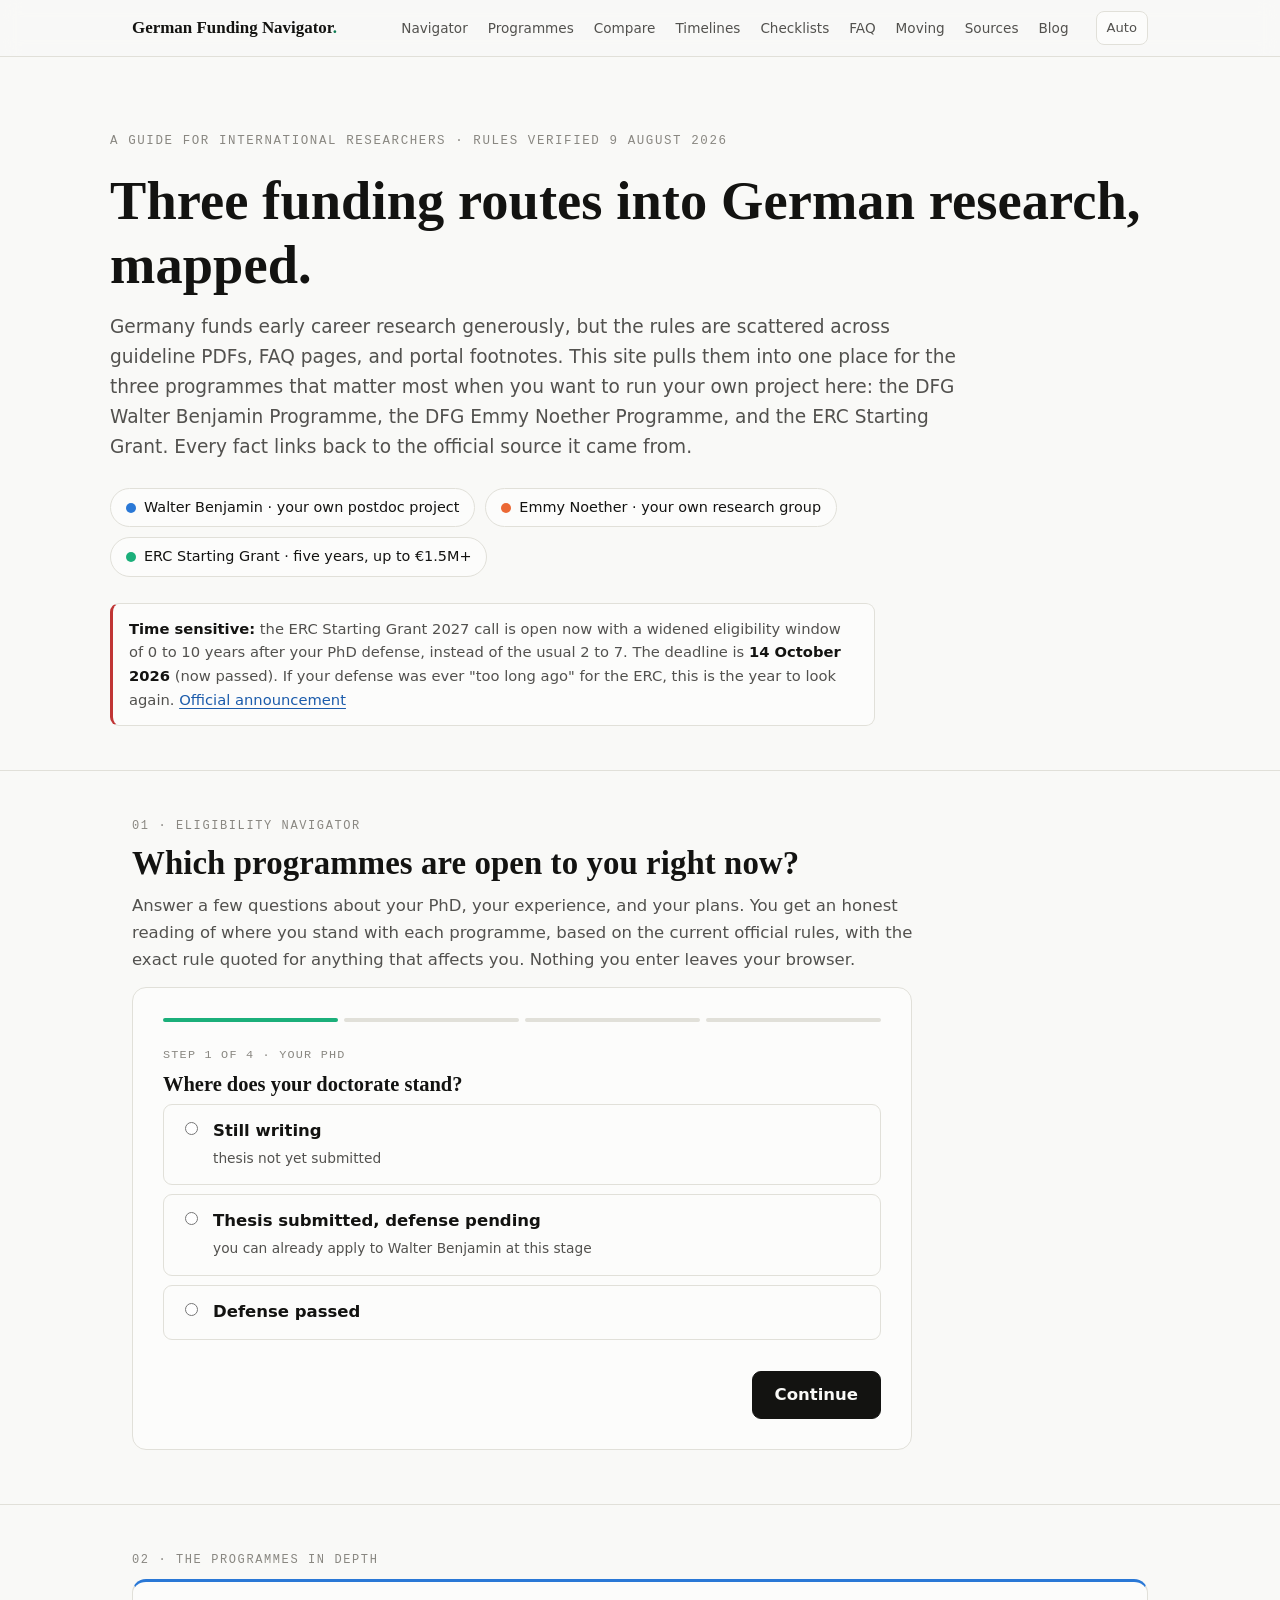
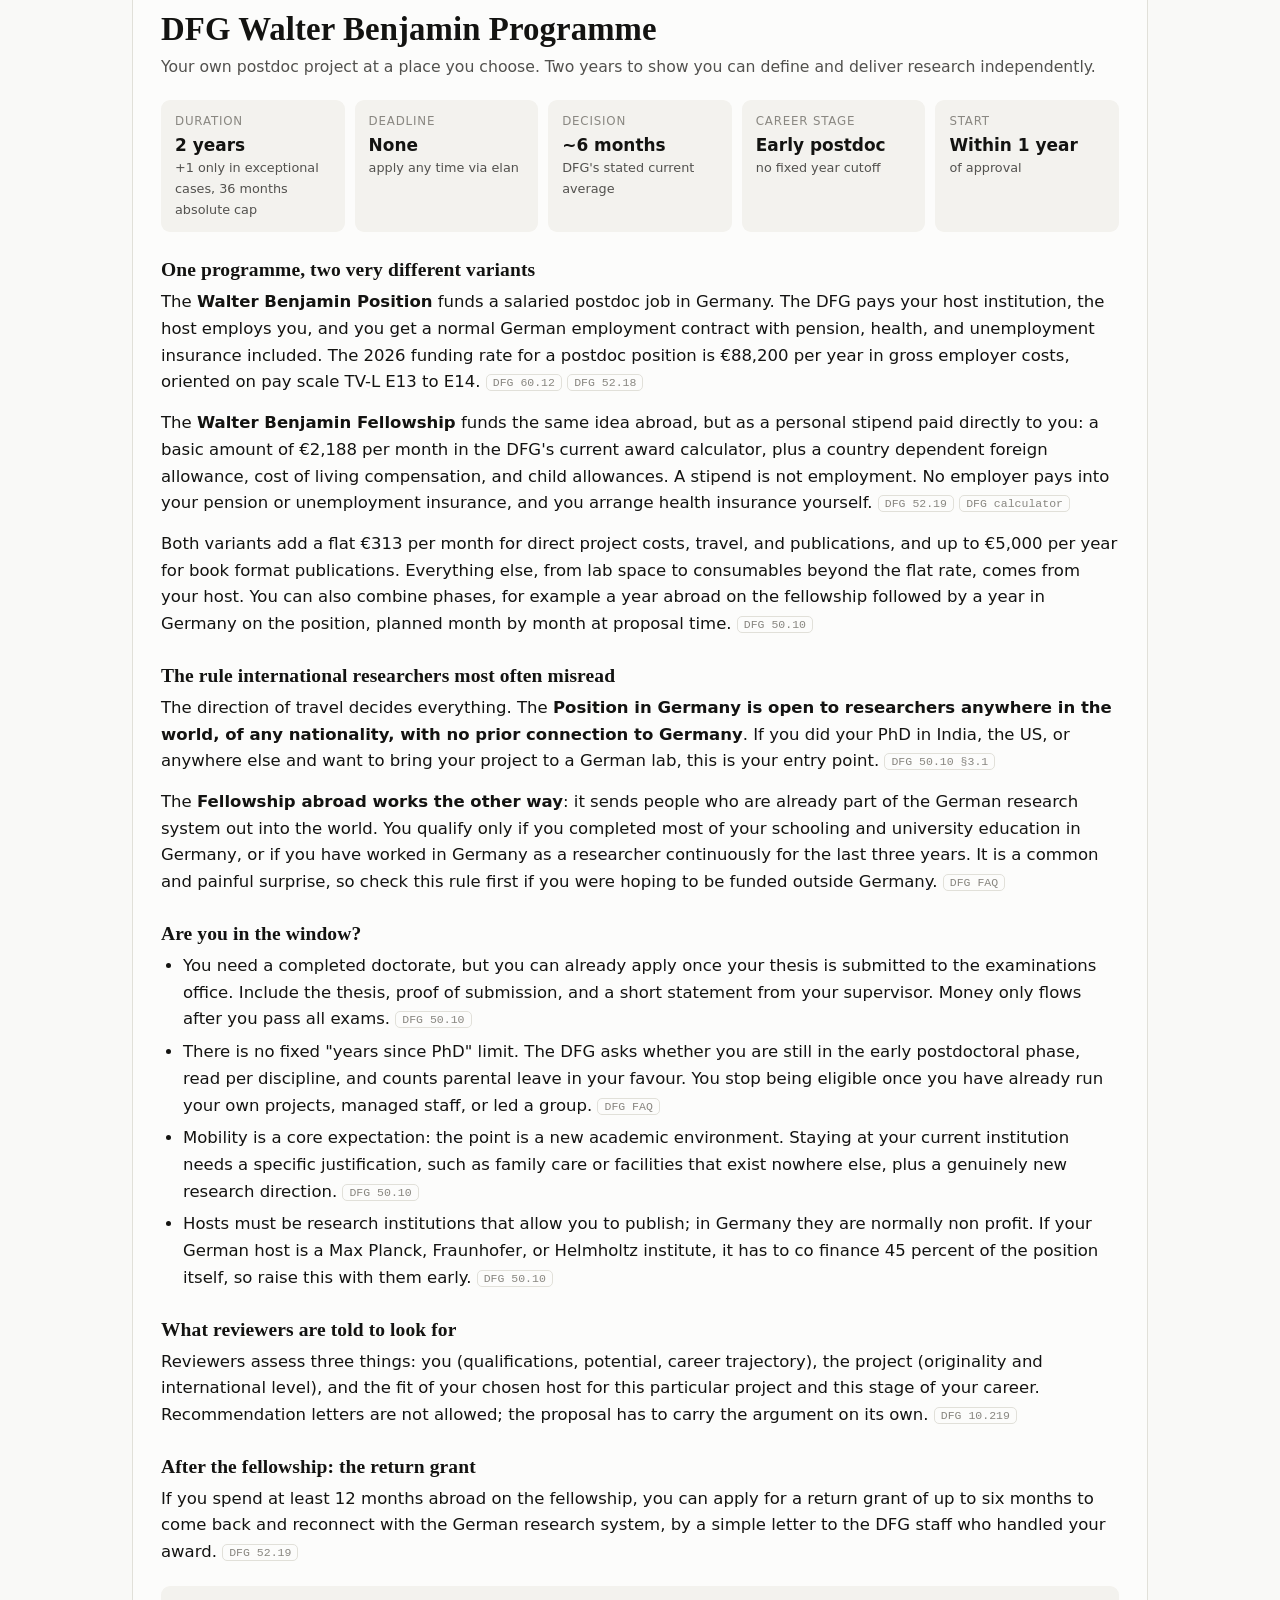
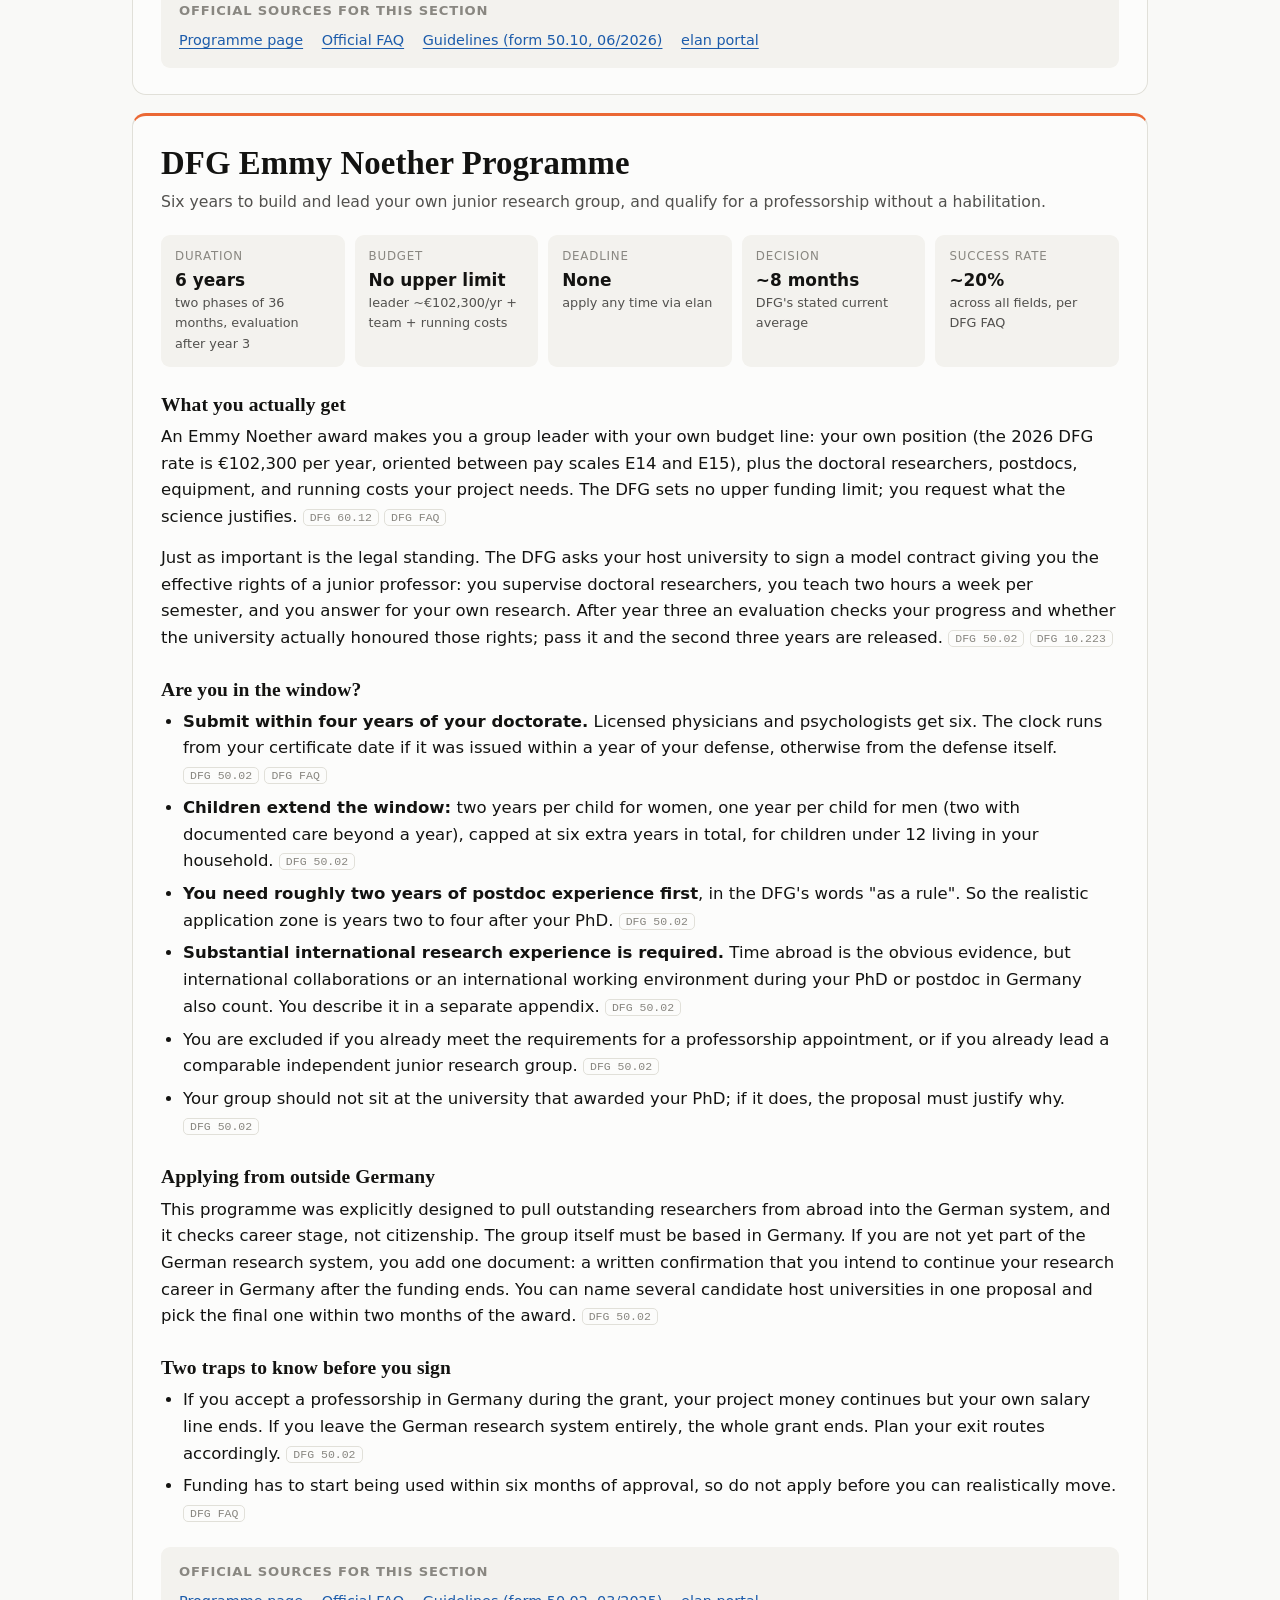
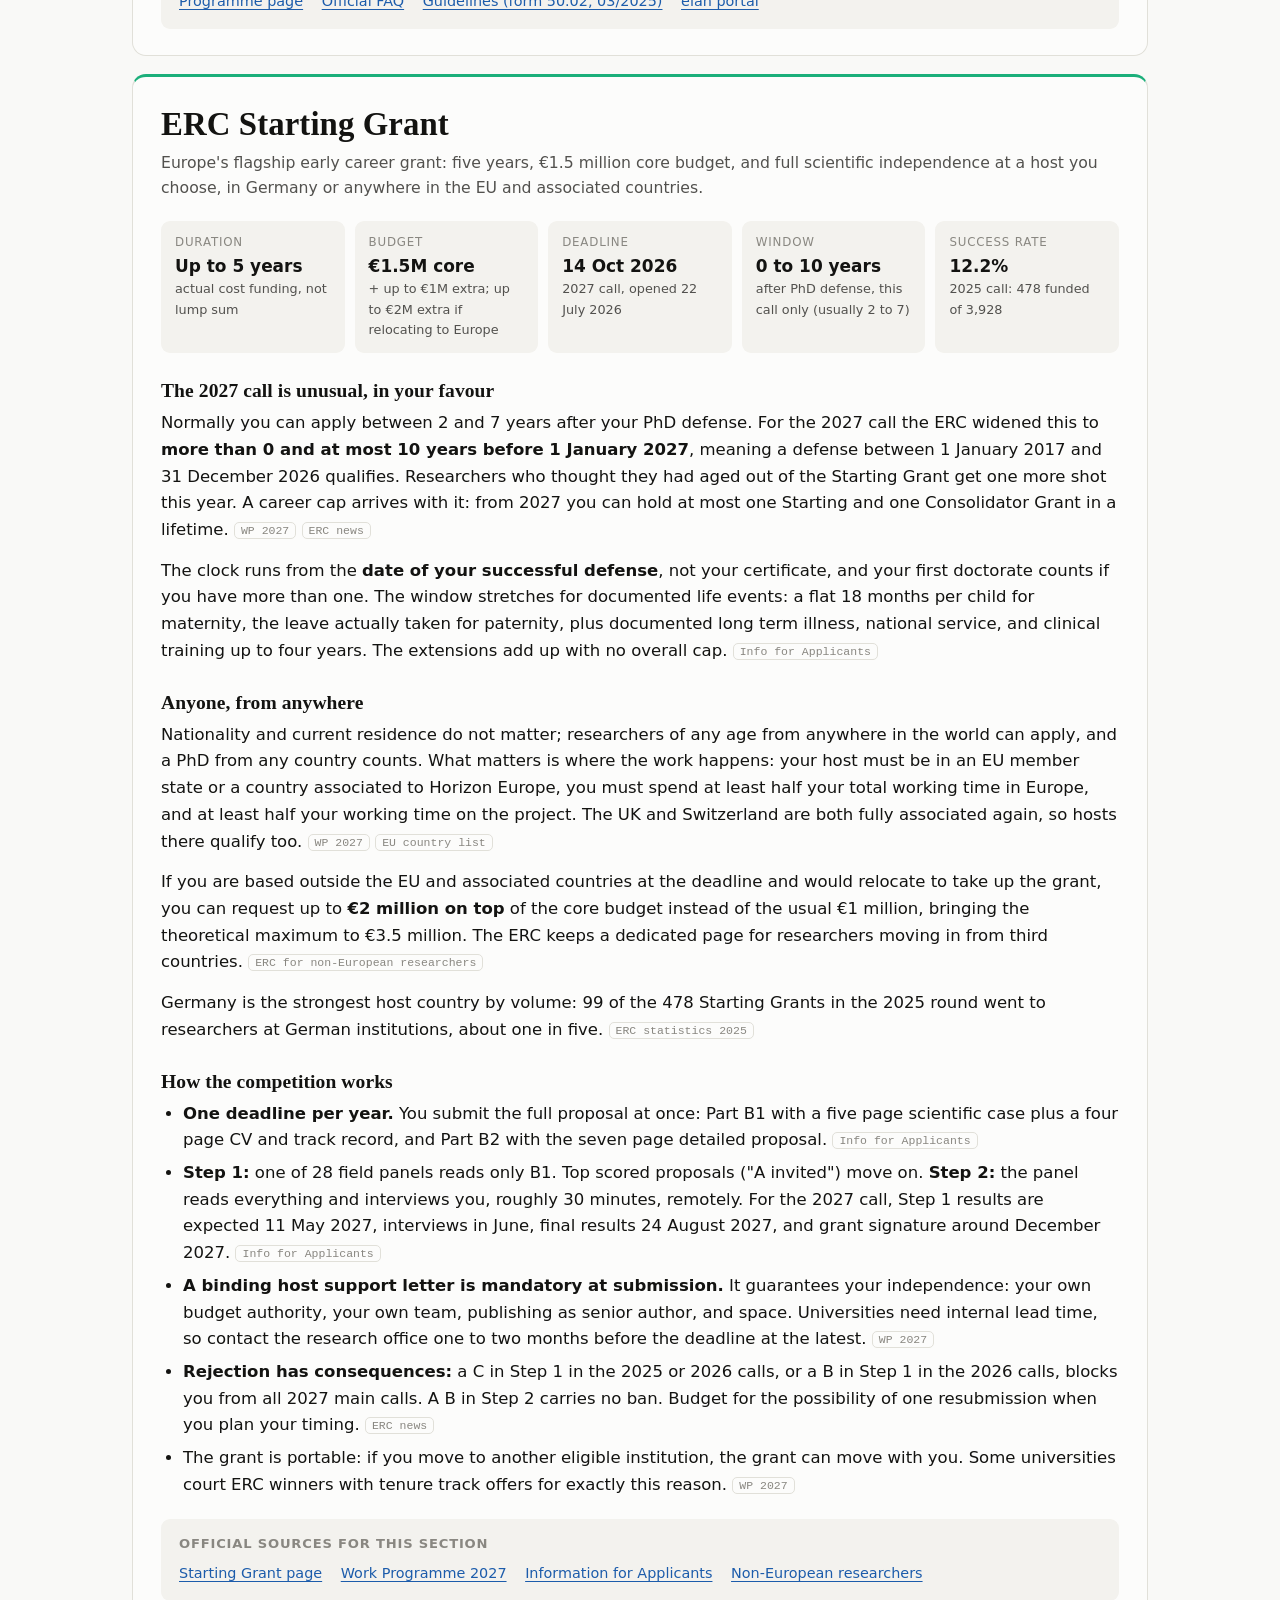
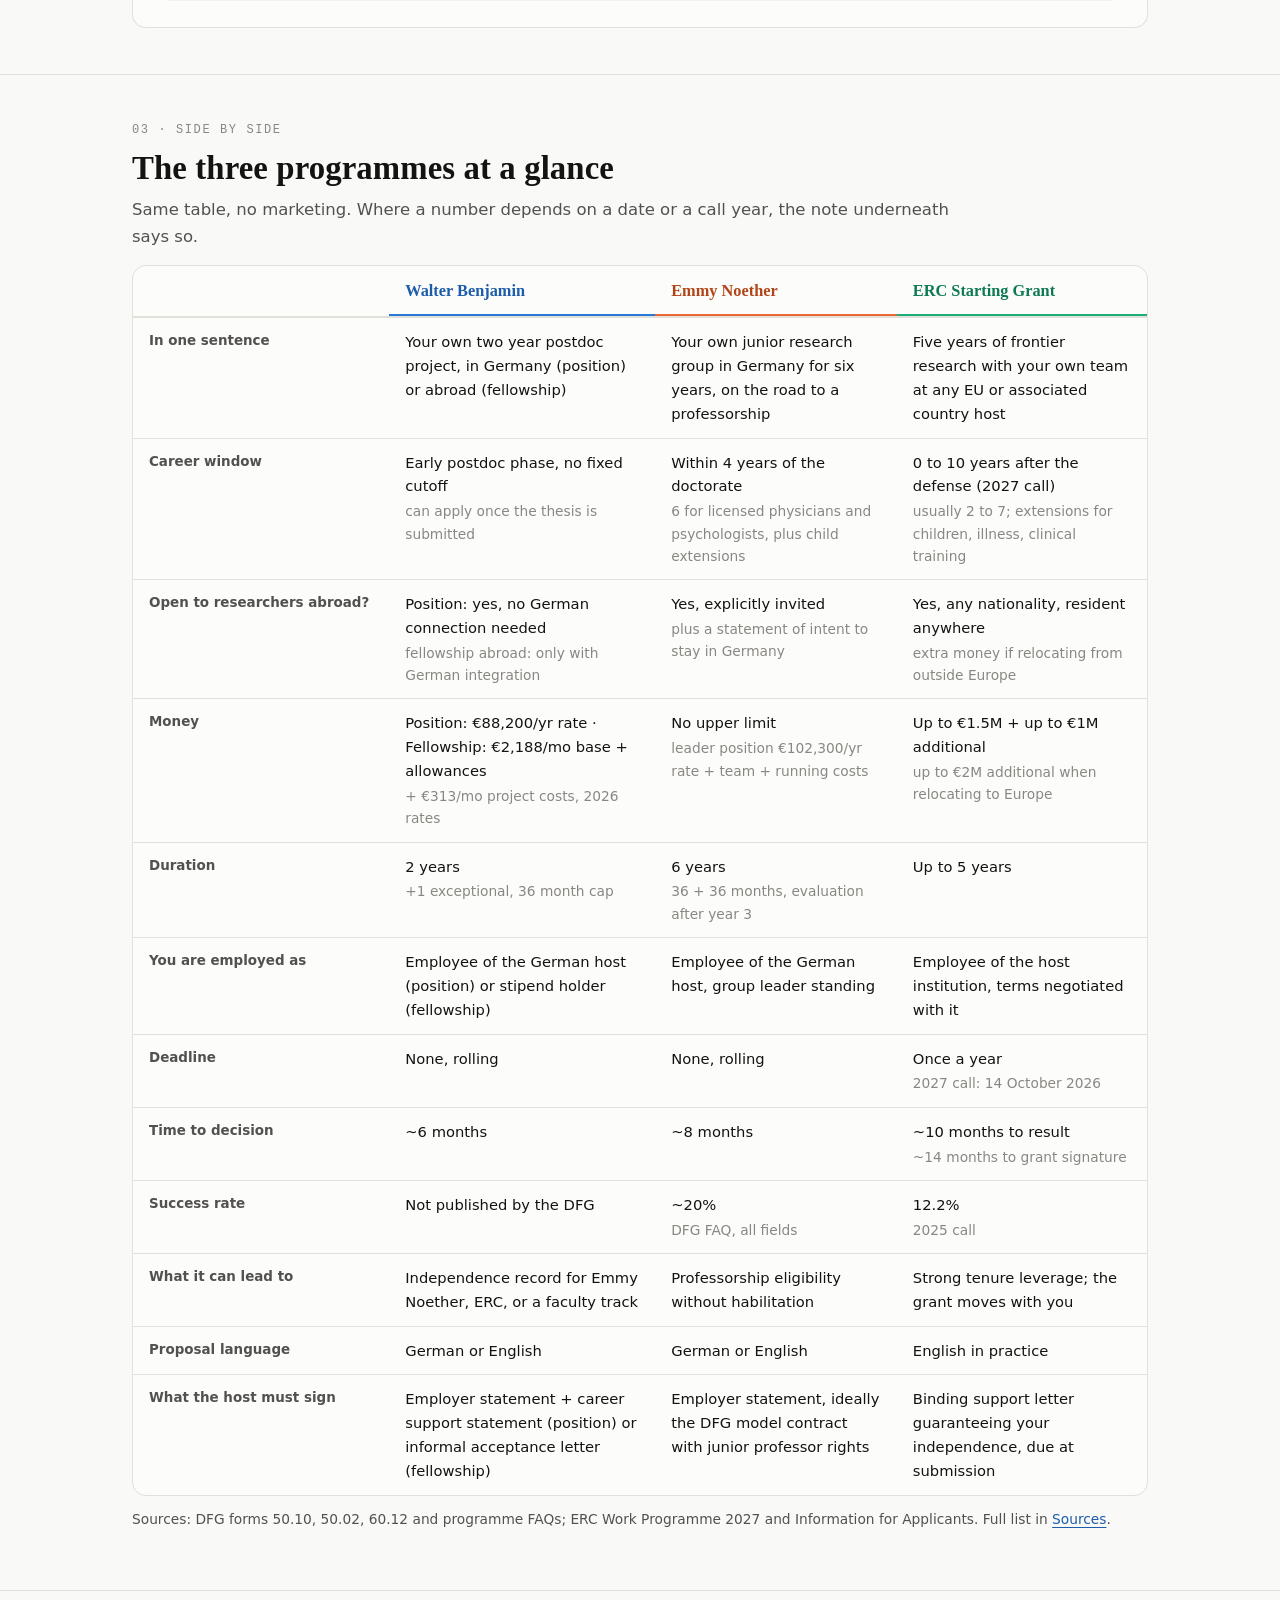
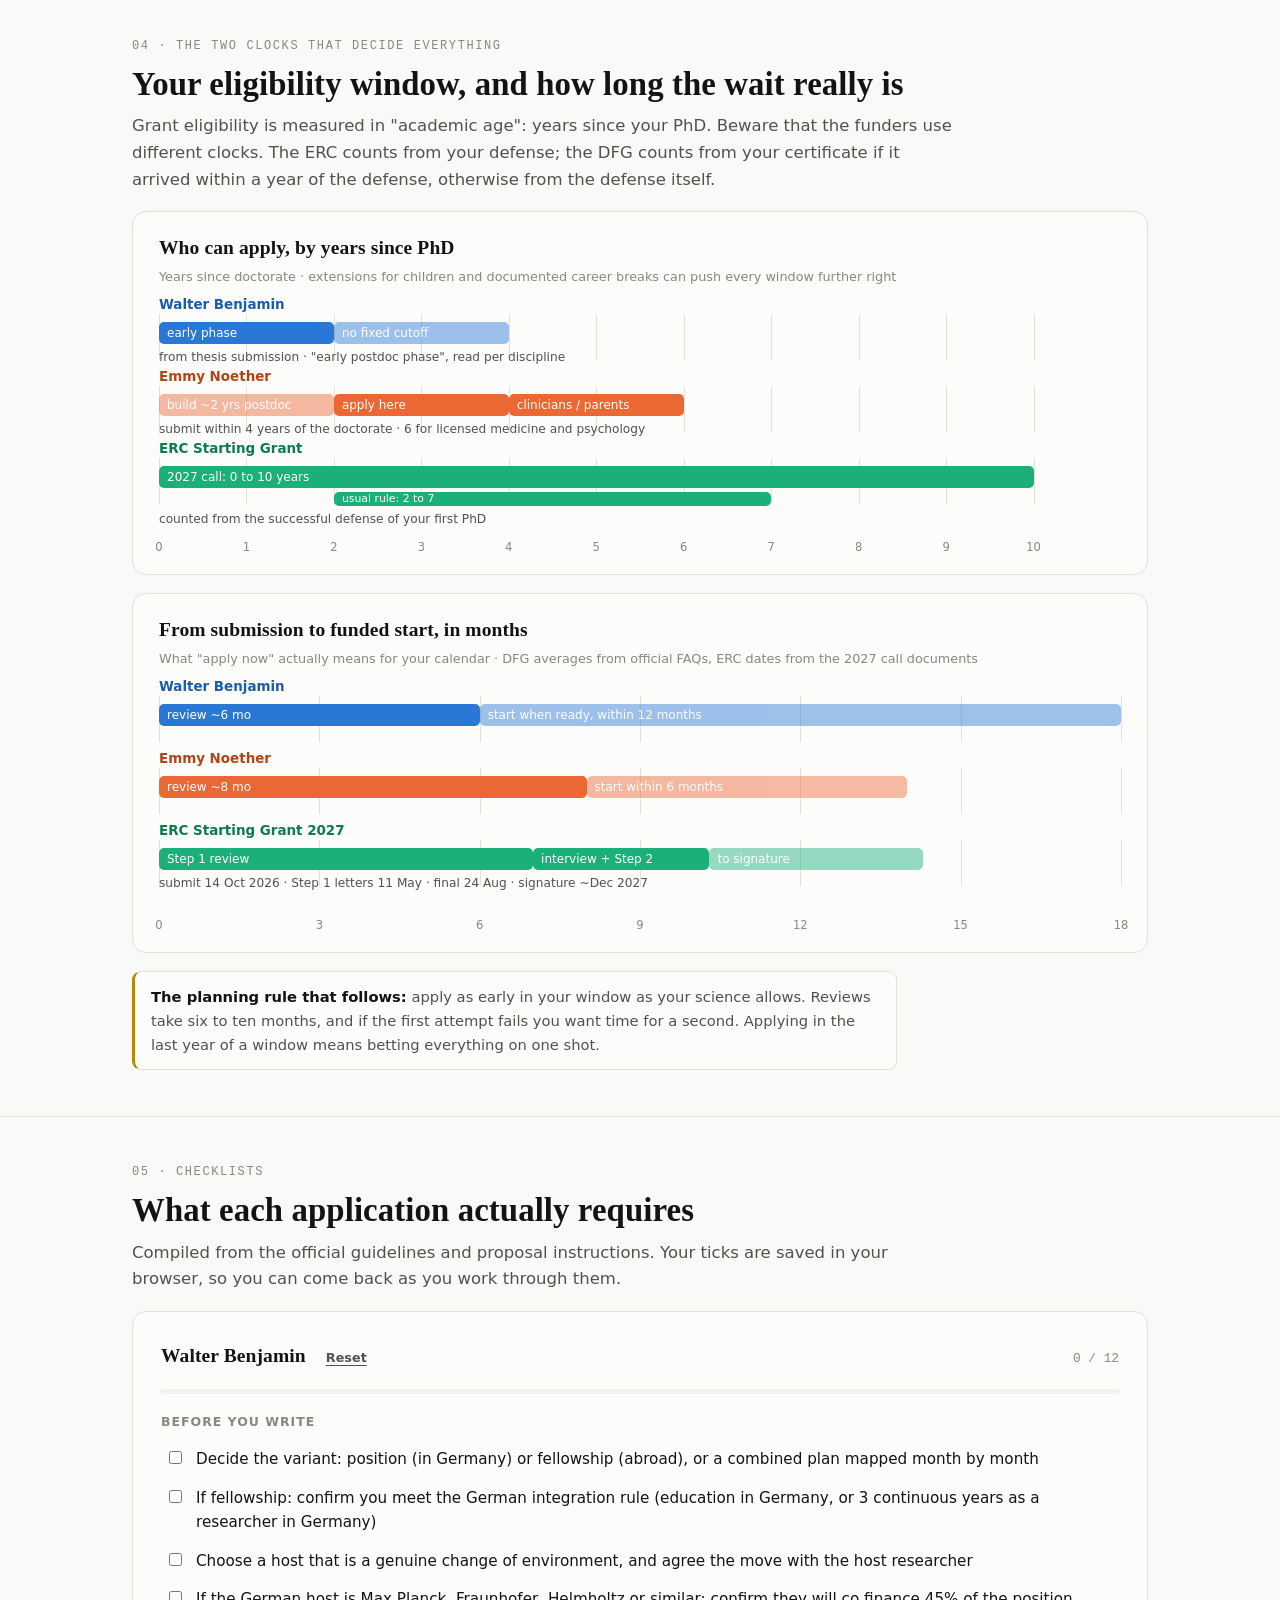
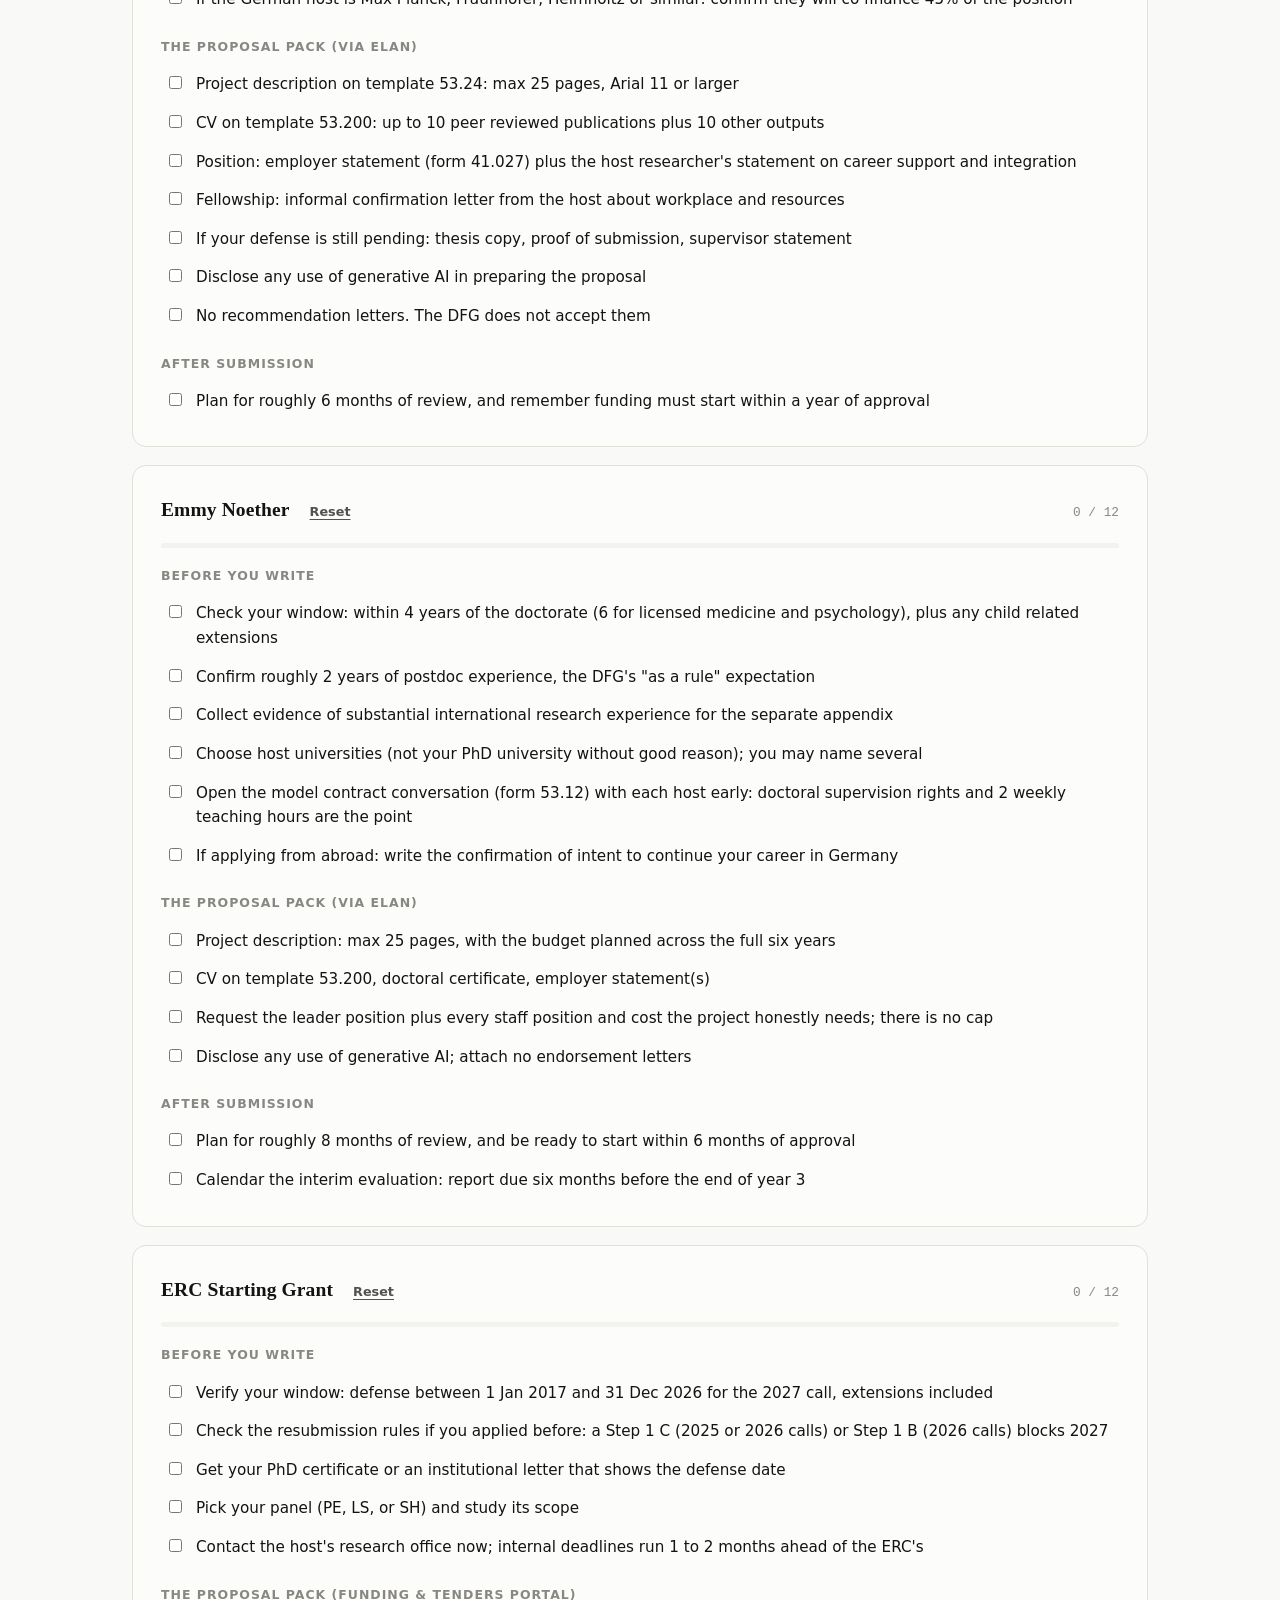
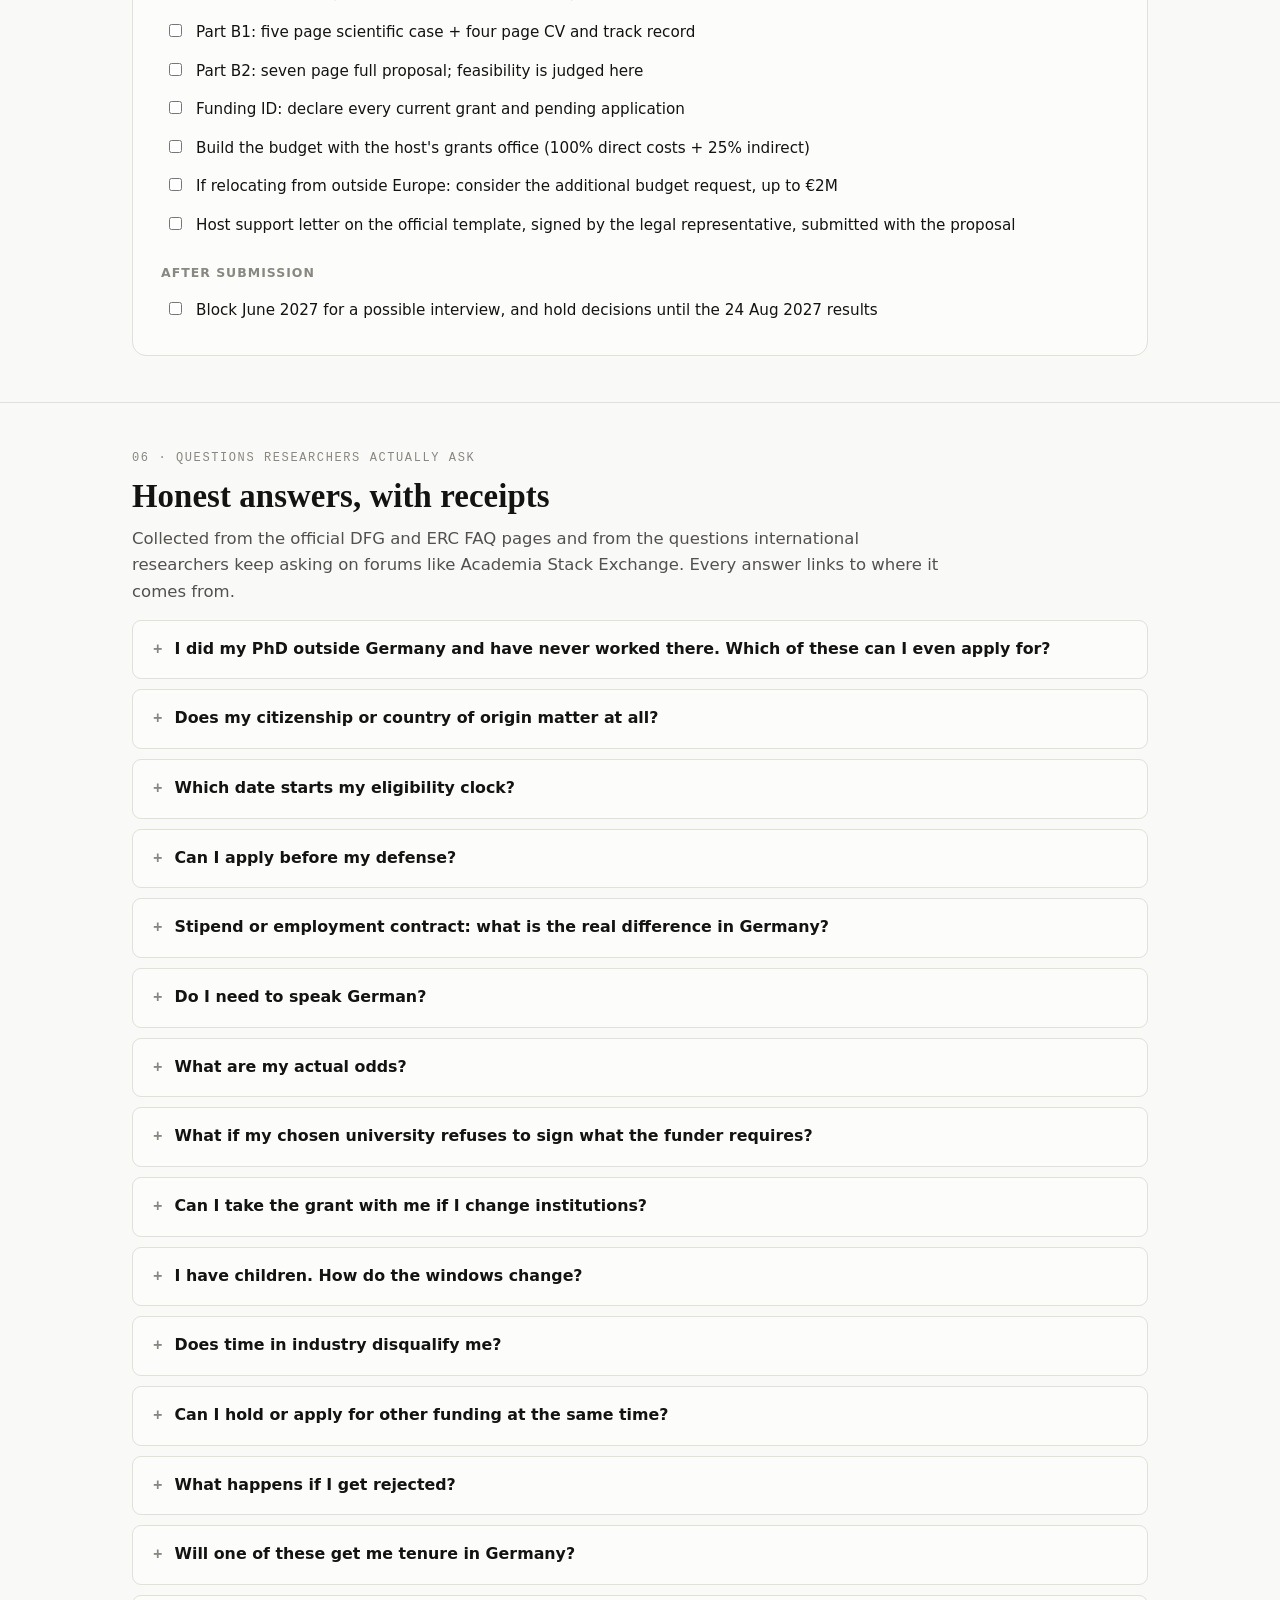
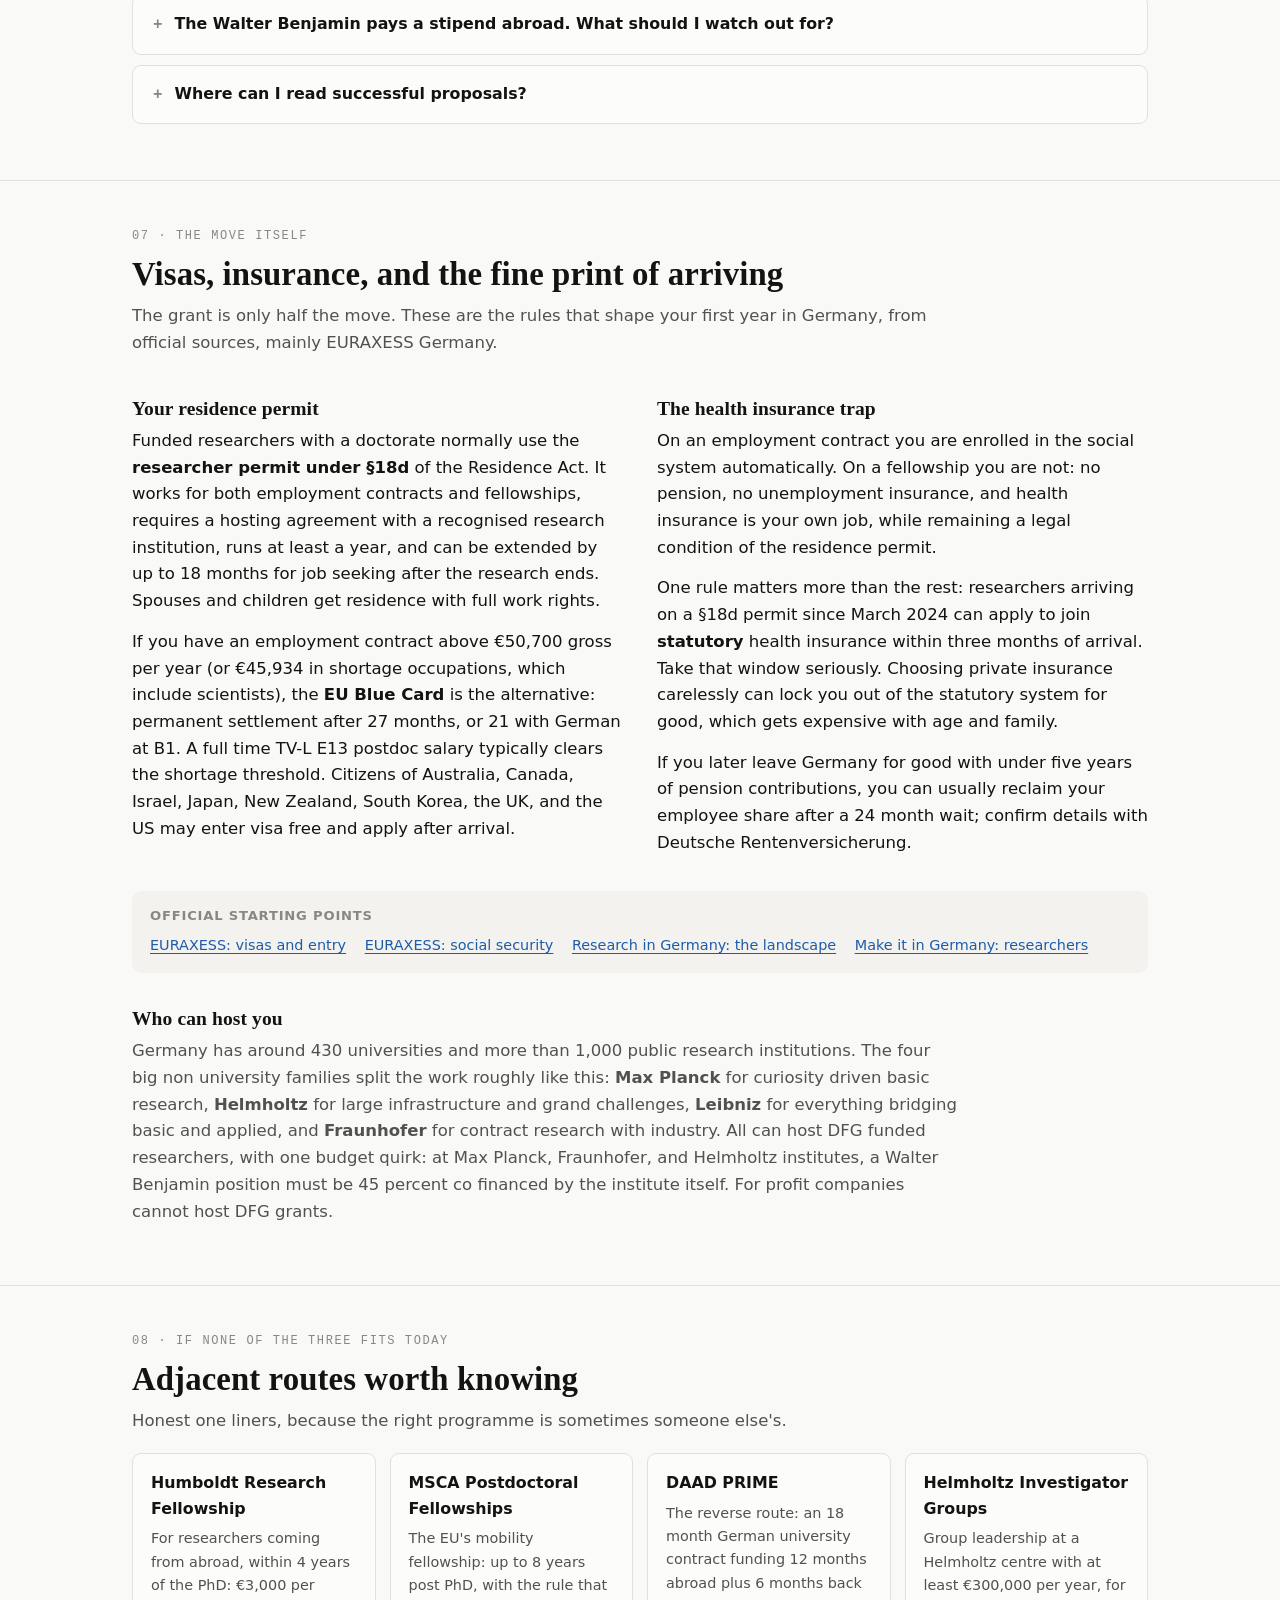
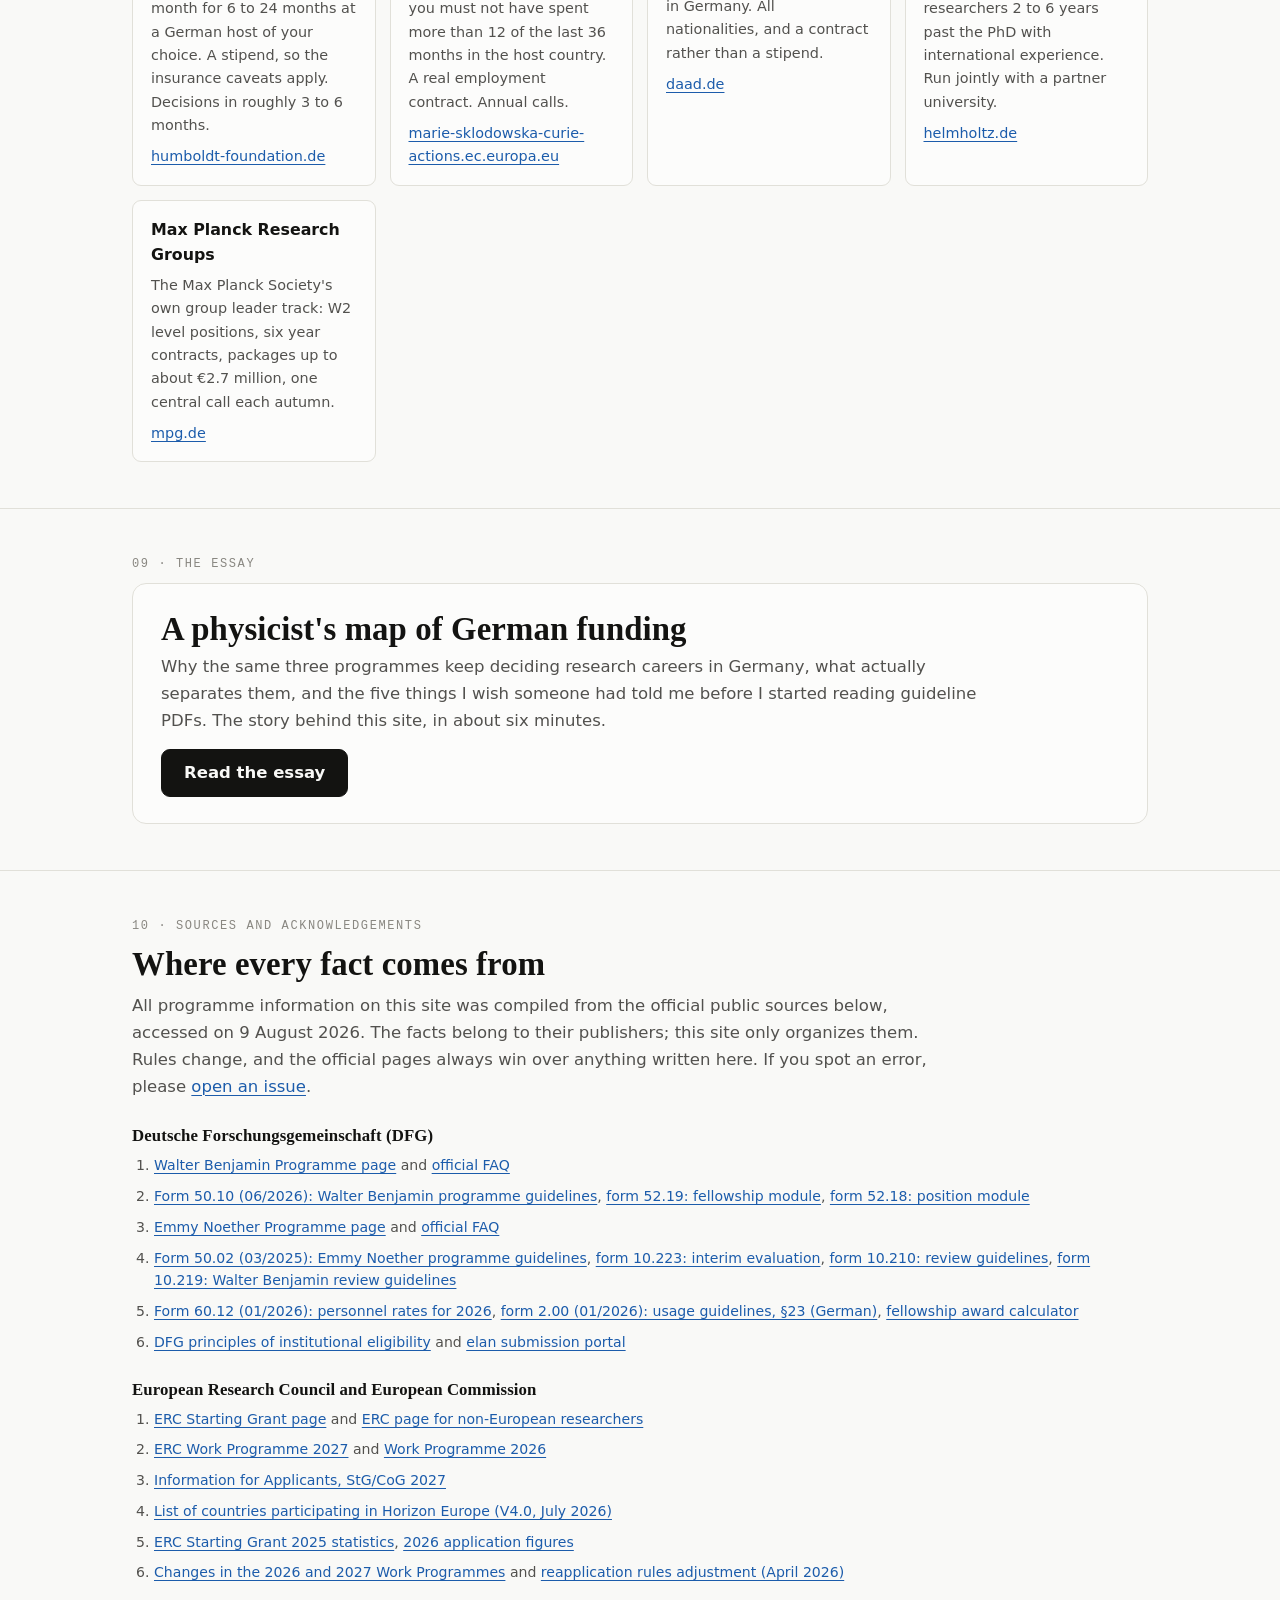
==== index.html @ 4cc2e19f "German Funding Navigator: interactive guide to Walter Benjamin, Emmy Noether, and ERC Starting Grant" ====
<!DOCTYPE html>
<html lang="en">
<head>
<meta charset="UTF-8">
<meta name="viewport" content="width=device-width, initial-scale=1.0">
<title>German Funding Navigator · Walter Benjamin, Emmy Noether, ERC Starting Grant</title>
<meta name="description" content="An interactive guide for international researchers: check your eligibility for the DFG Walter Benjamin Programme, the DFG Emmy Noether Programme, and the ERC Starting Grant, with timelines, checklists, and every fact traced to its official source.">
<meta property="og:title" content="German Funding Navigator">
<meta property="og:description" content="Three funding routes into German research, mapped for international researchers. Eligibility navigator, timelines, checklists, and sources.">
<meta property="og:type" content="website">
<link rel="icon" href="data:image/svg+xml,%3Csvg xmlns='http://www.w3.org/2000/svg' viewBox='0 0 100 100'%3E%3Ccircle cx='50' cy='50' r='46' fill='%231baf7a'/%3E%3Ctext x='50' y='68' font-size='52' text-anchor='middle' fill='white' font-family='Georgia'%3EN%3C/text%3E%3C/svg%3E">
<link rel="stylesheet" href="styles.css">
</head>
<body>
<a class="skip-link" href="#navigator">Skip to the eligibility navigator</a>

<header class="site-head">
  <div class="wrap">
    <a class="brand" href="#top">German Funding Navigator<span class="dot">.</span></a>
    <nav class="site-nav" aria-label="Sections">
      <a href="#navigator">Navigator</a>
      <a href="#walter-benjamin">Programmes</a>
      <a href="#compare">Compare</a>
      <a href="#timelines">Timelines</a>
      <a href="#checklists">Checklists</a>
      <a href="#faq">FAQ</a>
      <a href="#moving">Moving</a>
      <a href="#sources">Sources</a>
      <a href="blog.html">Blog</a>
    </nav>
    <button class="theme-btn" id="themeBtn" aria-label="Switch color theme">Theme</button>
  </div>
</header>

<main id="top">

<div class="wrap hero">
  <p class="kicker">A guide for international researchers · rules verified 9 August 2026</p>
  <h1>Three funding routes into German research, mapped.</h1>
  <p class="lede">Germany funds early career research generously, but the rules are scattered across guideline PDFs, FAQ pages, and portal footnotes. This site pulls them into one place for the three programmes that matter most when you want to run your own project here: the DFG Walter Benjamin Programme, the DFG Emmy Noether Programme, and the ERC Starting Grant. Every fact links back to the official source it came from.</p>
  <div class="chip-row">
    <a class="chip" href="#walter-benjamin"><span class="swatch wb"></span>Walter Benjamin · your own postdoc project</a>
    <a class="chip" href="#emmy-noether"><span class="swatch en"></span>Emmy Noether · your own research group</a>
    <a class="chip" href="#erc"><span class="swatch erc"></span>ERC Starting Grant · five years, up to €1.5M+</a>
  </div>
  <div class="notice urgent" role="note">
    <div><strong>Time sensitive:</strong> the ERC Starting Grant 2027 call is open now with a widened eligibility window of 0 to 10 years after your PhD defense, instead of the usual 2 to 7. The deadline is <strong>14 October 2026</strong> (<span id="ercCountdown"></span>). If your defense was ever "too long ago" for the ERC, this is the year to look again. <a href="https://erc.europa.eu/news-events/news/changes-2026-and-2027-work-programmes" target="_blank" rel="noopener">Official announcement</a></div>
  </div>
</div>

<hr class="rule">

<!-- ============ NAVIGATOR ============ -->
<section id="navigator">
  <div class="wrap">
    <p class="sec-label">01 · Eligibility navigator</p>
    <h2>Which programmes are open to you right now?</h2>
    <p class="sec-intro">Answer a few questions about your PhD, your experience, and your plans. You get an honest reading of where you stand with each programme, based on the current official rules, with the exact rule quoted for anything that affects you. Nothing you enter leaves your browser.</p>

    <div class="wizard" id="wizard" aria-live="polite">
      <div class="wiz-progress" id="wizProgress" aria-hidden="true"></div>
      <div id="wizBody"><!-- steps rendered by script --></div>
      <div class="wiz-nav">
        <button class="btn ghost" id="wizBack" type="button">Back</button>
        <button class="btn primary" id="wizNext" type="button">Continue</button>
      </div>
    </div>

    <div class="verdicts wrap-inner" id="verdicts" hidden></div>
  </div>
</section>

<hr class="rule">
<!-- ============ DEEP DIVES ============ -->
<section id="walter-benjamin">
  <div class="wrap">
    <p class="sec-label">02 · The programmes in depth</p>

    <div class="card prog-card wb">
      <h2>DFG Walter Benjamin Programme</h2>
      <p class="prog-sub">Your own postdoc project at a place you choose. Two years to show you can define and deliver research independently.</p>

      <div class="tile-row">
        <div class="tile"><div class="t-label">Duration</div><div class="t-value">2 years</div><div class="t-note">+1 only in exceptional cases, 36 months absolute cap</div></div>
        <div class="tile"><div class="t-label">Deadline</div><div class="t-value">None</div><div class="t-note">apply any time via elan</div></div>
        <div class="tile"><div class="t-label">Decision</div><div class="t-value">~6 months</div><div class="t-note">DFG's stated current average</div></div>
        <div class="tile"><div class="t-label">Career stage</div><div class="t-value">Early postdoc</div><div class="t-note">no fixed year cutoff</div></div>
        <div class="tile"><div class="t-label">Start</div><div class="t-value">Within 1 year</div><div class="t-note">of approval</div></div>
      </div>

      <h3>One programme, two very different variants</h3>
      <p>The <strong>Walter Benjamin Position</strong> funds a salaried postdoc job in Germany. The DFG pays your host institution, the host employs you, and you get a normal German employment contract with pension, health, and unemployment insurance included. The 2026 funding rate for a postdoc position is €88,200 per year in gross employer costs, oriented on pay scale TV-L E13 to E14. <a class="src" href="https://www.dfg.de/resource/blob/368646/60-12-2026-en.pdf" target="_blank" rel="noopener">DFG 60.12</a> <a class="src" href="https://www.dfg.de/resource/blob/168198/52-18-en.pdf" target="_blank" rel="noopener">DFG 52.18</a></p>
      <p>The <strong>Walter Benjamin Fellowship</strong> funds the same idea abroad, but as a personal stipend paid directly to you: a basic amount of €2,188 per month in the DFG's current award calculator, plus a country dependent foreign allowance, cost of living compensation, and child allowances. A stipend is not employment. No employer pays into your pension or unemployment insurance, and you arrange health insurance yourself. <a class="src" href="https://www.dfg.de/resource/blob/168202/52-19-en.pdf" target="_blank" rel="noopener">DFG 52.19</a> <a class="src" href="https://www.dfg.de/en/research-funding/funding-opportunities/programmes/individual/research-fellowships/calculator" target="_blank" rel="noopener">DFG calculator</a></p>
      <p>Both variants add a flat €313 per month for direct project costs, travel, and publications, and up to €5,000 per year for book format publications. Everything else, from lab space to consumables beyond the flat rate, comes from your host. You can also combine phases, for example a year abroad on the fellowship followed by a year in Germany on the position, planned month by month at proposal time. <a class="src" href="https://www.dfg.de/resource/blob/168116/50-10-en.pdf" target="_blank" rel="noopener">DFG 50.10</a></p>

      <h3>The rule international researchers most often misread</h3>
      <p>The direction of travel decides everything. The <strong>Position in Germany is open to researchers anywhere in the world, of any nationality, with no prior connection to Germany</strong>. If you did your PhD in India, the US, or anywhere else and want to bring your project to a German lab, this is your entry point. <a class="src" href="https://www.dfg.de/resource/blob/168116/50-10-en.pdf" target="_blank" rel="noopener">DFG 50.10 §3.1</a></p>
      <p>The <strong>Fellowship abroad works the other way</strong>: it sends people who are already part of the German research system out into the world. You qualify only if you completed most of your schooling and university education in Germany, or if you have worked in Germany as a researcher continuously for the last three years. It is a common and painful surprise, so check this rule first if you were hoping to be funded outside Germany. <a class="src" href="https://www.dfg.de/en/research-funding/proposal-funding-process/faq/walter-benjamin" target="_blank" rel="noopener">DFG FAQ</a></p>

      <h3>Are you in the window?</h3>
      <ul>
        <li>You need a completed doctorate, but you can already apply once your thesis is submitted to the examinations office. Include the thesis, proof of submission, and a short statement from your supervisor. Money only flows after you pass all exams. <a class="src" href="https://www.dfg.de/resource/blob/168116/50-10-en.pdf" target="_blank" rel="noopener">DFG 50.10</a></li>
        <li>There is no fixed "years since PhD" limit. The DFG asks whether you are still in the early postdoctoral phase, read per discipline, and counts parental leave in your favour. You stop being eligible once you have already run your own projects, managed staff, or led a group. <a class="src" href="https://www.dfg.de/en/research-funding/proposal-funding-process/faq/walter-benjamin" target="_blank" rel="noopener">DFG FAQ</a></li>
        <li>Mobility is a core expectation: the point is a new academic environment. Staying at your current institution needs a specific justification, such as family care or facilities that exist nowhere else, plus a genuinely new research direction. <a class="src" href="https://www.dfg.de/resource/blob/168116/50-10-en.pdf" target="_blank" rel="noopener">DFG 50.10</a></li>
        <li>Hosts must be research institutions that allow you to publish; in Germany they are normally non profit. If your German host is a Max Planck, Fraunhofer, or Helmholtz institute, it has to co finance 45 percent of the position itself, so raise this with them early. <a class="src" href="https://www.dfg.de/resource/blob/168116/50-10-en.pdf" target="_blank" rel="noopener">DFG 50.10</a></li>
      </ul>

      <h3>What reviewers are told to look for</h3>
      <p>Reviewers assess three things: you (qualifications, potential, career trajectory), the project (originality and international level), and the fit of your chosen host for this particular project and this stage of your career. Recommendation letters are not allowed; the proposal has to carry the argument on its own. <a class="src" href="https://www.dfg.de/resource/blob/167470/10-219-en.pdf" target="_blank" rel="noopener">DFG 10.219</a></p>

      <h3>After the fellowship: the return grant</h3>
      <p>If you spend at least 12 months abroad on the fellowship, you can apply for a return grant of up to six months to come back and reconnect with the German research system, by a simple letter to the DFG staff who handled your award. <a class="src" href="https://www.dfg.de/resource/blob/168202/52-19-en.pdf" target="_blank" rel="noopener">DFG 52.19</a></p>

      <div class="linkbox">
        <strong>Official sources for this section</strong>
        <a href="https://www.dfg.de/en/research-funding/funding-opportunities/programmes/individual/walter-benjamin" target="_blank" rel="noopener">Programme page</a>
        <a href="https://www.dfg.de/en/research-funding/proposal-funding-process/faq/walter-benjamin" target="_blank" rel="noopener">Official FAQ</a>
        <a href="https://www.dfg.de/resource/blob/168116/50-10-en.pdf" target="_blank" rel="noopener">Guidelines (form 50.10, 06/2026)</a>
        <a href="https://elan.dfg.de/" target="_blank" rel="noopener">elan portal</a>
      </div>
    </div>

    <div class="card prog-card en" id="emmy-noether">
      <h2>DFG Emmy Noether Programme</h2>
      <p class="prog-sub">Six years to build and lead your own junior research group, and qualify for a professorship without a habilitation.</p>

      <div class="tile-row">
        <div class="tile"><div class="t-label">Duration</div><div class="t-value">6 years</div><div class="t-note">two phases of 36 months, evaluation after year 3</div></div>
        <div class="tile"><div class="t-label">Budget</div><div class="t-value">No upper limit</div><div class="t-note">leader ~€102,300/yr + team + running costs</div></div>
        <div class="tile"><div class="t-label">Deadline</div><div class="t-value">None</div><div class="t-note">apply any time via elan</div></div>
        <div class="tile"><div class="t-label">Decision</div><div class="t-value">~8 months</div><div class="t-note">DFG's stated current average</div></div>
        <div class="tile"><div class="t-label">Success rate</div><div class="t-value">~20%</div><div class="t-note">across all fields, per DFG FAQ</div></div>
      </div>

      <h3>What you actually get</h3>
      <p>An Emmy Noether award makes you a group leader with your own budget line: your own position (the 2026 DFG rate is €102,300 per year, oriented between pay scales E14 and E15), plus the doctoral researchers, postdocs, equipment, and running costs your project needs. The DFG sets no upper funding limit; you request what the science justifies. <a class="src" href="https://www.dfg.de/resource/blob/368646/60-12-2026-en.pdf" target="_blank" rel="noopener">DFG 60.12</a> <a class="src" href="https://www.dfg.de/en/research-funding/funding-opportunities/programmes/individual/emmy-noether/faq" target="_blank" rel="noopener">DFG FAQ</a></p>
      <p>Just as important is the legal standing. The DFG asks your host university to sign a model contract giving you the effective rights of a junior professor: you supervise doctoral researchers, you teach two hours a week per semester, and you answer for your own research. After year three an evaluation checks your progress and whether the university actually honoured those rights; pass it and the second three years are released. <a class="src" href="https://www.dfg.de/resource/blob/168076/50-02-en.pdf" target="_blank" rel="noopener">DFG 50.02</a> <a class="src" href="https://www.dfg.de/resource/blob/167484/10-223-en.pdf" target="_blank" rel="noopener">DFG 10.223</a></p>

      <h3>Are you in the window?</h3>
      <ul>
        <li><strong>Submit within four years of your doctorate.</strong> Licensed physicians and psychologists get six. The clock runs from your certificate date if it was issued within a year of your defense, otherwise from the defense itself. <a class="src" href="https://www.dfg.de/resource/blob/168076/50-02-en.pdf" target="_blank" rel="noopener">DFG 50.02</a> <a class="src" href="https://www.dfg.de/en/research-funding/funding-opportunities/programmes/individual/emmy-noether/faq" target="_blank" rel="noopener">DFG FAQ</a></li>
        <li><strong>Children extend the window:</strong> two years per child for women, one year per child for men (two with documented care beyond a year), capped at six extra years in total, for children under 12 living in your household. <a class="src" href="https://www.dfg.de/resource/blob/168076/50-02-en.pdf" target="_blank" rel="noopener">DFG 50.02</a></li>
        <li><strong>You need roughly two years of postdoc experience first</strong>, in the DFG's words "as a rule". So the realistic application zone is years two to four after your PhD. <a class="src" href="https://www.dfg.de/resource/blob/168076/50-02-en.pdf" target="_blank" rel="noopener">DFG 50.02</a></li>
        <li><strong>Substantial international research experience is required.</strong> Time abroad is the obvious evidence, but international collaborations or an international working environment during your PhD or postdoc in Germany also count. You describe it in a separate appendix. <a class="src" href="https://www.dfg.de/resource/blob/168076/50-02-en.pdf" target="_blank" rel="noopener">DFG 50.02</a></li>
        <li>You are excluded if you already meet the requirements for a professorship appointment, or if you already lead a comparable independent junior research group. <a class="src" href="https://www.dfg.de/resource/blob/168076/50-02-en.pdf" target="_blank" rel="noopener">DFG 50.02</a></li>
        <li>Your group should not sit at the university that awarded your PhD; if it does, the proposal must justify why. <a class="src" href="https://www.dfg.de/resource/blob/168076/50-02-en.pdf" target="_blank" rel="noopener">DFG 50.02</a></li>
      </ul>

      <h3>Applying from outside Germany</h3>
      <p>This programme was explicitly designed to pull outstanding researchers from abroad into the German system, and it checks career stage, not citizenship. The group itself must be based in Germany. If you are not yet part of the German research system, you add one document: a written confirmation that you intend to continue your research career in Germany after the funding ends. You can name several candidate host universities in one proposal and pick the final one within two months of the award. <a class="src" href="https://www.dfg.de/resource/blob/168076/50-02-en.pdf" target="_blank" rel="noopener">DFG 50.02</a></p>

      <h3>Two traps to know before you sign</h3>
      <ul>
        <li>If you accept a professorship in Germany during the grant, your project money continues but your own salary line ends. If you leave the German research system entirely, the whole grant ends. Plan your exit routes accordingly. <a class="src" href="https://www.dfg.de/resource/blob/168076/50-02-en.pdf" target="_blank" rel="noopener">DFG 50.02</a></li>
        <li>Funding has to start being used within six months of approval, so do not apply before you can realistically move. <a class="src" href="https://www.dfg.de/en/research-funding/funding-opportunities/programmes/individual/emmy-noether/faq" target="_blank" rel="noopener">DFG FAQ</a></li>
      </ul>

      <div class="linkbox">
        <strong>Official sources for this section</strong>
        <a href="https://www.dfg.de/en/research-funding/funding-opportunities/programmes/individual/emmy-noether" target="_blank" rel="noopener">Programme page</a>
        <a href="https://www.dfg.de/en/research-funding/funding-opportunities/programmes/individual/emmy-noether/faq" target="_blank" rel="noopener">Official FAQ</a>
        <a href="https://www.dfg.de/resource/blob/168076/50-02-en.pdf" target="_blank" rel="noopener">Guidelines (form 50.02, 03/2025)</a>
        <a href="https://elan.dfg.de/" target="_blank" rel="noopener">elan portal</a>
      </div>
    </div>

    <div class="card prog-card erc" id="erc">
      <h2>ERC Starting Grant</h2>
      <p class="prog-sub">Europe's flagship early career grant: five years, €1.5 million core budget, and full scientific independence at a host you choose, in Germany or anywhere in the EU and associated countries.</p>

      <div class="tile-row">
        <div class="tile"><div class="t-label">Duration</div><div class="t-value">Up to 5 years</div><div class="t-note">actual cost funding, not lump sum</div></div>
        <div class="tile"><div class="t-label">Budget</div><div class="t-value">€1.5M core</div><div class="t-note">+ up to €1M extra; up to €2M extra if relocating to Europe</div></div>
        <div class="tile"><div class="t-label">Deadline</div><div class="t-value">14 Oct 2026</div><div class="t-note">2027 call, opened 22 July 2026</div></div>
        <div class="tile"><div class="t-label">Window</div><div class="t-value">0 to 10 years</div><div class="t-note">after PhD defense, this call only (usually 2 to 7)</div></div>
        <div class="tile"><div class="t-label">Success rate</div><div class="t-value">12.2%</div><div class="t-note">2025 call: 478 funded of 3,928</div></div>
      </div>

      <h3>The 2027 call is unusual, in your favour</h3>
      <p>Normally you can apply between 2 and 7 years after your PhD defense. For the 2027 call the ERC widened this to <strong>more than 0 and at most 10 years before 1 January 2027</strong>, meaning a defense between 1 January 2017 and 31 December 2026 qualifies. Researchers who thought they had aged out of the Starting Grant get one more shot this year. A career cap arrives with it: from 2027 you can hold at most one Starting and one Consolidator Grant in a lifetime. <a class="src" href="https://ec.europa.eu/info/funding-tenders/opportunities/docs/2021-2027/horizon/wp-call/2027/wp_horizon-erc-2027_en.pdf" target="_blank" rel="noopener">WP 2027</a> <a class="src" href="https://erc.europa.eu/news-events/news/changes-2026-and-2027-work-programmes" target="_blank" rel="noopener">ERC news</a></p>
      <p>The clock runs from the <strong>date of your successful defense</strong>, not your certificate, and your first doctorate counts if you have more than one. The window stretches for documented life events: a flat 18 months per child for maternity, the leave actually taken for paternity, plus documented long term illness, national service, and clinical training up to four years. The extensions add up with no overall cap. <a class="src" href="https://ec.europa.eu/info/funding-tenders/opportunities/docs/2021-2027/horizon/guidance/information-for-applicants_he-erc-stg-cog_en.pdf" target="_blank" rel="noopener">Info for Applicants</a></p>

      <h3>Anyone, from anywhere</h3>
      <p>Nationality and current residence do not matter; researchers of any age from anywhere in the world can apply, and a PhD from any country counts. What matters is where the work happens: your host must be in an EU member state or a country associated to Horizon Europe, you must spend at least half your total working time in Europe, and at least half your working time on the project. The UK and Switzerland are both fully associated again, so hosts there qualify too. <a class="src" href="https://ec.europa.eu/info/funding-tenders/opportunities/docs/2021-2027/horizon/wp-call/2027/wp_horizon-erc-2027_en.pdf" target="_blank" rel="noopener">WP 2027</a> <a class="src" href="https://ec.europa.eu/info/funding-tenders/opportunities/docs/2021-2027/common/guidance/list-3rd-country-participation_horizon-euratom_en.pdf" target="_blank" rel="noopener">EU country list</a></p>
      <p>If you are based outside the EU and associated countries at the deadline and would relocate to take up the grant, you can request up to <strong>€2 million on top</strong> of the core budget instead of the usual €1 million, bringing the theoretical maximum to €3.5 million. The ERC keeps a dedicated page for researchers moving in from third countries. <a class="src" href="https://erc.europa.eu/apply-grant/non-european-researchers" target="_blank" rel="noopener">ERC for non-European researchers</a></p>
      <p>Germany is the strongest host country by volume: 99 of the 478 Starting Grants in the 2025 round went to researchers at German institutions, about one in five. <a class="src" href="https://erc.europa.eu/system/files/2025-09/erc-2025-stg-statistics.pdf" target="_blank" rel="noopener">ERC statistics 2025</a></p>

      <h3>How the competition works</h3>
      <ul>
        <li><strong>One deadline per year.</strong> You submit the full proposal at once: Part B1 with a five page scientific case plus a four page CV and track record, and Part B2 with the seven page detailed proposal. <a class="src" href="https://ec.europa.eu/info/funding-tenders/opportunities/docs/2021-2027/horizon/guidance/information-for-applicants_he-erc-stg-cog_en.pdf" target="_blank" rel="noopener">Info for Applicants</a></li>
        <li><strong>Step 1:</strong> one of 28 field panels reads only B1. Top scored proposals ("A invited") move on. <strong>Step 2:</strong> the panel reads everything and interviews you, roughly 30 minutes, remotely. For the 2027 call, Step 1 results are expected 11 May 2027, interviews in June, final results 24 August 2027, and grant signature around December 2027. <a class="src" href="https://ec.europa.eu/info/funding-tenders/opportunities/docs/2021-2027/horizon/guidance/information-for-applicants_he-erc-stg-cog_en.pdf" target="_blank" rel="noopener">Info for Applicants</a></li>
        <li><strong>A binding host support letter is mandatory at submission.</strong> It guarantees your independence: your own budget authority, your own team, publishing as senior author, and space. Universities need internal lead time, so contact the research office one to two months before the deadline at the latest. <a class="src" href="https://ec.europa.eu/info/funding-tenders/opportunities/docs/2021-2027/horizon/wp-call/2027/wp_horizon-erc-2027_en.pdf" target="_blank" rel="noopener">WP 2027</a></li>
        <li><strong>Rejection has consequences:</strong> a C in Step 1 in the 2025 or 2026 calls, or a B in Step 1 in the 2026 calls, blocks you from all 2027 main calls. A B in Step 2 carries no ban. Budget for the possibility of one resubmission when you plan your timing. <a class="src" href="https://erc.europa.eu/news-events/news/erc-scientific-council-readjusts-rules-reapplication" target="_blank" rel="noopener">ERC news</a></li>
        <li>The grant is portable: if you move to another eligible institution, the grant can move with you. Some universities court ERC winners with tenure track offers for exactly this reason. <a class="src" href="https://ec.europa.eu/info/funding-tenders/opportunities/docs/2021-2027/horizon/wp-call/2027/wp_horizon-erc-2027_en.pdf" target="_blank" rel="noopener">WP 2027</a></li>
      </ul>

      <div class="linkbox">
        <strong>Official sources for this section</strong>
        <a href="https://erc.europa.eu/apply-grant/starting-grant" target="_blank" rel="noopener">Starting Grant page</a>
        <a href="https://ec.europa.eu/info/funding-tenders/opportunities/docs/2021-2027/horizon/wp-call/2027/wp_horizon-erc-2027_en.pdf" target="_blank" rel="noopener">Work Programme 2027</a>
        <a href="https://ec.europa.eu/info/funding-tenders/opportunities/docs/2021-2027/horizon/guidance/information-for-applicants_he-erc-stg-cog_en.pdf" target="_blank" rel="noopener">Information for Applicants</a>
        <a href="https://erc.europa.eu/apply-grant/non-european-researchers" target="_blank" rel="noopener">Non-European researchers</a>
      </div>
    </div>

  </div>
</section>

<hr class="rule">
<!-- ============ COMPARE ============ -->
<section id="compare">
  <div class="wrap">
    <p class="sec-label">03 · Side by side</p>
    <h2>The three programmes at a glance</h2>
    <p class="sec-intro">Same table, no marketing. Where a number depends on a date or a call year, the note underneath says so.</p>
    <div class="table-scroll" role="region" aria-label="Programme comparison table" tabindex="0">
      <table class="compare">
        <thead>
          <tr>
            <th scope="col"></th>
            <th scope="col" class="wb">Walter Benjamin</th>
            <th scope="col" class="en">Emmy Noether</th>
            <th scope="col" class="erc">ERC Starting Grant</th>
          </tr>
        </thead>
        <tbody>
          <tr>
            <th scope="row">In one sentence</th>
            <td>Your own two year postdoc project, in Germany (position) or abroad (fellowship)</td>
            <td>Your own junior research group in Germany for six years, on the road to a professorship</td>
            <td>Five years of frontier research with your own team at any EU or associated country host</td>
          </tr>
          <tr>
            <th scope="row">Career window</th>
            <td>Early postdoc phase, no fixed cutoff<small>can apply once the thesis is submitted</small></td>
            <td>Within 4 years of the doctorate<small>6 for licensed physicians and psychologists, plus child extensions</small></td>
            <td>0 to 10 years after the defense (2027 call)<small>usually 2 to 7; extensions for children, illness, clinical training</small></td>
          </tr>
          <tr>
            <th scope="row">Open to researchers abroad?</th>
            <td>Position: yes, no German connection needed<small>fellowship abroad: only with German integration</small></td>
            <td>Yes, explicitly invited<small>plus a statement of intent to stay in Germany</small></td>
            <td>Yes, any nationality, resident anywhere<small>extra money if relocating from outside Europe</small></td>
          </tr>
          <tr>
            <th scope="row">Money</th>
            <td>Position: €88,200/yr rate · Fellowship: €2,188/mo base + allowances<small>+ €313/mo project costs, 2026 rates</small></td>
            <td>No upper limit<small>leader position €102,300/yr rate + team + running costs</small></td>
            <td>Up to €1.5M + up to €1M additional<small>up to €2M additional when relocating to Europe</small></td>
          </tr>
          <tr>
            <th scope="row">Duration</th>
            <td>2 years<small>+1 exceptional, 36 month cap</small></td>
            <td>6 years<small>36 + 36 months, evaluation after year 3</small></td>
            <td>Up to 5 years</td>
          </tr>
          <tr>
            <th scope="row">You are employed as</th>
            <td>Employee of the German host (position) or stipend holder (fellowship)</td>
            <td>Employee of the German host, group leader standing</td>
            <td>Employee of the host institution, terms negotiated with it</td>
          </tr>
          <tr>
            <th scope="row">Deadline</th>
            <td>None, rolling</td>
            <td>None, rolling</td>
            <td>Once a year<small>2027 call: 14 October 2026</small></td>
          </tr>
          <tr>
            <th scope="row">Time to decision</th>
            <td>~6 months</td>
            <td>~8 months</td>
            <td>~10 months to result<small>~14 months to grant signature</small></td>
          </tr>
          <tr>
            <th scope="row">Success rate</th>
            <td>Not published by the DFG</td>
            <td>~20%<small>DFG FAQ, all fields</small></td>
            <td>12.2%<small>2025 call</small></td>
          </tr>
          <tr>
            <th scope="row">What it can lead to</th>
            <td>Independence record for Emmy Noether, ERC, or a faculty track</td>
            <td>Professorship eligibility without habilitation</td>
            <td>Strong tenure leverage; the grant moves with you</td>
          </tr>
          <tr>
            <th scope="row">Proposal language</th>
            <td>German or English</td>
            <td>German or English</td>
            <td>English in practice</td>
          </tr>
          <tr>
            <th scope="row">What the host must sign</th>
            <td>Employer statement + career support statement (position) or informal acceptance letter (fellowship)</td>
            <td>Employer statement, ideally the DFG model contract with junior professor rights</td>
            <td>Binding support letter guaranteeing your independence, due at submission</td>
          </tr>
        </tbody>
      </table>
    </div>
    <p class="fine" style="margin-top:12px">Sources: DFG forms 50.10, 50.02, 60.12 and programme FAQs; ERC Work Programme 2027 and Information for Applicants. Full list in <a href="#sources">Sources</a>.</p>
  </div>
</section>

<hr class="rule">

<!-- ============ TIMELINES ============ -->
<section id="timelines">
  <div class="wrap">
    <p class="sec-label">04 · The two clocks that decide everything</p>
    <h2>Your eligibility window, and how long the wait really is</h2>
    <p class="sec-intro">Grant eligibility is measured in "academic age": years since your PhD. Beware that the funders use different clocks. The ERC counts from your defense; the DFG counts from your certificate if it arrived within a year of the defense, otherwise from the defense itself.</p>

    <div class="chart" role="img" aria-label="Chart of eligibility windows in years since PhD. Walter Benjamin covers the early postdoc phase with no fixed cutoff. Emmy Noether covers up to four years after the PhD, typically applied for in years two to four, extendable to six for clinicians and parents. The ERC Starting Grant 2027 call covers zero to ten years; the usual rule is two to seven.">
      <h3>Who can apply, by years since PhD</h3>
      <p class="axis-note">Years since doctorate · extensions for children and documented career breaks can push every window further right</p>

      <div class="track">
        <span class="t-name" style="color:var(--wb-deep)">Walter Benjamin</span>
        <div class="grid" aria-hidden="true"><i style="left:0%"></i><i style="left:9.09%"></i><i style="left:18.18%"></i><i style="left:27.27%"></i><i style="left:36.36%"></i><i style="left:45.45%"></i><i style="left:54.55%"></i><i style="left:63.64%"></i><i style="left:72.73%"></i><i style="left:81.82%"></i><i style="left:90.91%"></i></div>
        <div class="bar wb" style="left:0%;width:18.18%">early phase</div>
        <div class="bar wb faded" style="left:18.18%;width:18.18%">no fixed cutoff</div>
        <span class="bar-label-out" style="left:0%">from thesis submission · "early postdoc phase", read per discipline</span>
      </div>

      <div class="track">
        <span class="t-name" style="color:var(--en-deep)">Emmy Noether</span>
        <div class="grid" aria-hidden="true"><i style="left:0%"></i><i style="left:9.09%"></i><i style="left:18.18%"></i><i style="left:27.27%"></i><i style="left:36.36%"></i><i style="left:45.45%"></i><i style="left:54.55%"></i><i style="left:63.64%"></i><i style="left:72.73%"></i><i style="left:81.82%"></i><i style="left:90.91%"></i></div>
        <div class="bar en faded" style="left:0%;width:18.18%">build ~2 yrs postdoc</div>
        <div class="bar en" style="left:18.18%;width:18.18%">apply here</div>
        <div class="bar en hatch" style="left:36.36%;width:18.18%">clinicians / parents</div>
        <span class="bar-label-out" style="left:0%">submit within 4 years of the doctorate · 6 for licensed medicine and psychology</span>
      </div>

      <div class="track" style="margin-bottom:34px">
        <span class="t-name" style="color:var(--erc-deep)">ERC Starting Grant</span>
        <div class="grid" aria-hidden="true"><i style="left:0%"></i><i style="left:9.09%"></i><i style="left:18.18%"></i><i style="left:27.27%"></i><i style="left:36.36%"></i><i style="left:45.45%"></i><i style="left:54.55%"></i><i style="left:63.64%"></i><i style="left:72.73%"></i><i style="left:81.82%"></i><i style="left:90.91%"></i></div>
        <div class="bar erc" style="left:0%;width:90.91%">2027 call: 0 to 10 years</div>
        <div class="bar erc hatch" style="left:18.18%;width:45.45%;top:34px;height:14px;line-height:14px;font-size:0.68rem">usual rule: 2 to 7</div>
        <span class="bar-label-out" style="left:0%;top:52px">counted from the successful defense of your first PhD</span>
      </div>

      <div class="axis-labels" aria-hidden="true" style="margin-top:14px">
        <span style="left:0%">0</span><span style="left:9.09%">1</span><span style="left:18.18%">2</span><span style="left:27.27%">3</span><span style="left:36.36%">4</span><span style="left:45.45%">5</span><span style="left:54.55%">6</span><span style="left:63.64%">7</span><span style="left:72.73%">8</span><span style="left:81.82%">9</span><span style="left:90.91%">10</span>
      </div>
    </div>

    <div class="chart" role="img" aria-label="Chart of time from submission to funded start. Walter Benjamin: review about six months, then start within twelve months. Emmy Noether: review about eight months, then start within six months. ERC: submission October 2026, step one results May 2027, final results August 2027, grant signature around December 2027.">
      <h3>From submission to funded start, in months</h3>
      <p class="axis-note">What "apply now" actually means for your calendar · DFG averages from official FAQs, ERC dates from the 2027 call documents</p>

      <div class="track">
        <span class="t-name" style="color:var(--wb-deep)">Walter Benjamin</span>
        <div class="grid" aria-hidden="true"><i style="left:0%"></i><i style="left:16.67%"></i><i style="left:33.33%"></i><i style="left:50%"></i><i style="left:66.67%"></i><i style="left:83.33%"></i><i style="left:100%"></i></div>
        <div class="bar wb" style="left:0%;width:33.33%">review ~6 mo</div>
        <div class="bar wb faded" style="left:33.33%;width:66.67%">start when ready, within 12 months</div>
      </div>

      <div class="track">
        <span class="t-name" style="color:var(--en-deep)">Emmy Noether</span>
        <div class="grid" aria-hidden="true"><i style="left:0%"></i><i style="left:16.67%"></i><i style="left:33.33%"></i><i style="left:50%"></i><i style="left:66.67%"></i><i style="left:83.33%"></i><i style="left:100%"></i></div>
        <div class="bar en" style="left:0%;width:44.44%">review ~8 mo</div>
        <div class="bar en faded" style="left:44.44%;width:33.33%">start within 6 months</div>
      </div>

      <div class="track" style="margin-bottom:30px">
        <span class="t-name" style="color:var(--erc-deep)">ERC Starting Grant 2027</span>
        <div class="grid" aria-hidden="true"><i style="left:0%"></i><i style="left:16.67%"></i><i style="left:33.33%"></i><i style="left:50%"></i><i style="left:66.67%"></i><i style="left:83.33%"></i><i style="left:100%"></i></div>
        <div class="bar erc" style="left:0%;width:38.89%">Step 1 review</div>
        <div class="bar erc hatch" style="left:38.89%;width:18.33%">interview + Step 2</div>
        <div class="bar erc faded" style="left:57.22%;width:22.22%">to signature</div>
        <span class="bar-label-out" style="left:0%">submit 14 Oct 2026 · Step 1 letters 11 May · final 24 Aug · signature ~Dec 2027</span>
      </div>

      <div class="axis-labels" aria-hidden="true" style="margin-top:10px">
        <span style="left:0%">0</span><span style="left:16.67%">3</span><span style="left:33.33%">6</span><span style="left:50%">9</span><span style="left:66.67%">12</span><span style="left:83.33%">15</span><span style="left:100%">18</span>
      </div>
    </div>

    <div class="notice" style="margin-top:18px">
      <div><strong>The planning rule that follows:</strong> apply as early in your window as your science allows. Reviews take six to ten months, and if the first attempt fails you want time for a second. Applying in the last year of a window means betting everything on one shot.</div>
    </div>
  </div>
</section>

<hr class="rule">

<!-- ============ CHECKLISTS ============ -->
<section id="checklists">
  <div class="wrap">
    <p class="sec-label">05 · Checklists</p>
    <h2>What each application actually requires</h2>
    <p class="sec-intro">Compiled from the official guidelines and proposal instructions. Your ticks are saved in your browser, so you can come back as you work through them.</p>

    <div class="card check-card wb">
      <div class="check-head"><h3 style="margin:0">Walter Benjamin</h3><button class="btn ghost reset-btn" data-reset="wb" type="button">Reset</button><span class="count" data-count="wb"></span></div>
      <div class="progressbar"><i data-bar="wb"></i></div>
      <p class="check-group-label">Before you write</p>
      <label class="check-item"><input type="checkbox" data-list="wb" id="wb-c1"><span>Decide the variant: position (in Germany) or fellowship (abroad), or a combined plan mapped month by month</span></label>
      <label class="check-item"><input type="checkbox" data-list="wb" id="wb-c2"><span>If fellowship: confirm you meet the German integration rule (education in Germany, or 3 continuous years as a researcher in Germany)</span></label>
      <label class="check-item"><input type="checkbox" data-list="wb" id="wb-c3"><span>Choose a host that is a genuine change of environment, and agree the move with the host researcher</span></label>
      <label class="check-item"><input type="checkbox" data-list="wb" id="wb-c4"><span>If the German host is Max Planck, Fraunhofer, Helmholtz or similar: confirm they will co finance 45% of the position</span></label>
      <p class="check-group-label">The proposal pack (via elan)</p>
      <label class="check-item"><input type="checkbox" data-list="wb" id="wb-c5"><span>Project description on template 53.24: max 25 pages, Arial 11 or larger</span></label>
      <label class="check-item"><input type="checkbox" data-list="wb" id="wb-c6"><span>CV on template 53.200: up to 10 peer reviewed publications plus 10 other outputs</span></label>
      <label class="check-item"><input type="checkbox" data-list="wb" id="wb-c7"><span>Position: employer statement (form 41.027) plus the host researcher's statement on career support and integration</span></label>
      <label class="check-item"><input type="checkbox" data-list="wb" id="wb-c8"><span>Fellowship: informal confirmation letter from the host about workplace and resources</span></label>
      <label class="check-item"><input type="checkbox" data-list="wb" id="wb-c9"><span>If your defense is still pending: thesis copy, proof of submission, supervisor statement</span></label>
      <label class="check-item"><input type="checkbox" data-list="wb" id="wb-c10"><span>Disclose any use of generative AI in preparing the proposal</span></label>
      <label class="check-item"><input type="checkbox" data-list="wb" id="wb-c11"><span>No recommendation letters. The DFG does not accept them</span></label>
      <p class="check-group-label">After submission</p>
      <label class="check-item"><input type="checkbox" data-list="wb" id="wb-c12"><span>Plan for roughly 6 months of review, and remember funding must start within a year of approval</span></label>
    </div>

    <div class="card check-card en">
      <div class="check-head"><h3 style="margin:0">Emmy Noether</h3><button class="btn ghost reset-btn" data-reset="en" type="button">Reset</button><span class="count" data-count="en"></span></div>
      <div class="progressbar"><i data-bar="en"></i></div>
      <p class="check-group-label">Before you write</p>
      <label class="check-item"><input type="checkbox" data-list="en" id="en-c1"><span>Check your window: within 4 years of the doctorate (6 for licensed medicine and psychology), plus any child related extensions</span></label>
      <label class="check-item"><input type="checkbox" data-list="en" id="en-c2"><span>Confirm roughly 2 years of postdoc experience, the DFG's "as a rule" expectation</span></label>
      <label class="check-item"><input type="checkbox" data-list="en" id="en-c3"><span>Collect evidence of substantial international research experience for the separate appendix</span></label>
      <label class="check-item"><input type="checkbox" data-list="en" id="en-c4"><span>Choose host universities (not your PhD university without good reason); you may name several</span></label>
      <label class="check-item"><input type="checkbox" data-list="en" id="en-c5"><span>Open the model contract conversation (form 53.12) with each host early: doctoral supervision rights and 2 weekly teaching hours are the point</span></label>
      <label class="check-item"><input type="checkbox" data-list="en" id="en-c6"><span>If applying from abroad: write the confirmation of intent to continue your career in Germany</span></label>
      <p class="check-group-label">The proposal pack (via elan)</p>
      <label class="check-item"><input type="checkbox" data-list="en" id="en-c7"><span>Project description: max 25 pages, with the budget planned across the full six years</span></label>
      <label class="check-item"><input type="checkbox" data-list="en" id="en-c8"><span>CV on template 53.200, doctoral certificate, employer statement(s)</span></label>
      <label class="check-item"><input type="checkbox" data-list="en" id="en-c9"><span>Request the leader position plus every staff position and cost the project honestly needs; there is no cap</span></label>
      <label class="check-item"><input type="checkbox" data-list="en" id="en-c10"><span>Disclose any use of generative AI; attach no endorsement letters</span></label>
      <p class="check-group-label">After submission</p>
      <label class="check-item"><input type="checkbox" data-list="en" id="en-c11"><span>Plan for roughly 8 months of review, and be ready to start within 6 months of approval</span></label>
      <label class="check-item"><input type="checkbox" data-list="en" id="en-c12"><span>Calendar the interim evaluation: report due six months before the end of year 3</span></label>
    </div>

    <div class="card check-card erc">
      <div class="check-head"><h3 style="margin:0">ERC Starting Grant</h3><button class="btn ghost reset-btn" data-reset="erc" type="button">Reset</button><span class="count" data-count="erc"></span></div>
      <div class="progressbar"><i data-bar="erc"></i></div>
      <p class="check-group-label">Before you write</p>
      <label class="check-item"><input type="checkbox" data-list="erc" id="erc-c1"><span>Verify your window: defense between 1 Jan 2017 and 31 Dec 2026 for the 2027 call, extensions included</span></label>
      <label class="check-item"><input type="checkbox" data-list="erc" id="erc-c2"><span>Check the resubmission rules if you applied before: a Step 1 C (2025 or 2026 calls) or Step 1 B (2026 calls) blocks 2027</span></label>
      <label class="check-item"><input type="checkbox" data-list="erc" id="erc-c3"><span>Get your PhD certificate or an institutional letter that shows the defense date</span></label>
      <label class="check-item"><input type="checkbox" data-list="erc" id="erc-c4"><span>Pick your panel (PE, LS, or SH) and study its scope</span></label>
      <label class="check-item"><input type="checkbox" data-list="erc" id="erc-c5"><span>Contact the host's research office now; internal deadlines run 1 to 2 months ahead of the ERC's</span></label>
      <p class="check-group-label">The proposal pack (Funding &amp; Tenders portal)</p>
      <label class="check-item"><input type="checkbox" data-list="erc" id="erc-c6"><span>Part B1: five page scientific case + four page CV and track record</span></label>
      <label class="check-item"><input type="checkbox" data-list="erc" id="erc-c7"><span>Part B2: seven page full proposal; feasibility is judged here</span></label>
      <label class="check-item"><input type="checkbox" data-list="erc" id="erc-c8"><span>Funding ID: declare every current grant and pending application</span></label>
      <label class="check-item"><input type="checkbox" data-list="erc" id="erc-c9"><span>Build the budget with the host's grants office (100% direct costs + 25% indirect)</span></label>
      <label class="check-item"><input type="checkbox" data-list="erc" id="erc-c10"><span>If relocating from outside Europe: consider the additional budget request, up to €2M</span></label>
      <label class="check-item"><input type="checkbox" data-list="erc" id="erc-c11"><span>Host support letter on the official template, signed by the legal representative, submitted with the proposal</span></label>
      <p class="check-group-label">After submission</p>
      <label class="check-item"><input type="checkbox" data-list="erc" id="erc-c12"><span>Block June 2027 for a possible interview, and hold decisions until the 24 Aug 2027 results</span></label>
    </div>
  </div>
</section>

<hr class="rule">
<!-- ============ FAQ ============ -->
<section id="faq">
  <div class="wrap">
    <p class="sec-label">06 · Questions researchers actually ask</p>
    <h2>Honest answers, with receipts</h2>
    <p class="sec-intro">Collected from the official DFG and ERC FAQ pages and from the questions international researchers keep asking on forums like Academia Stack Exchange. Every answer links to where it comes from.</p>

    <details class="faq">
      <summary>I did my PhD outside Germany and have never worked there. Which of these can I even apply for?</summary>
      <div class="a"><p>Three of the four doors are open. The Walter Benjamin <em>Position</em> (in Germany) has no nationality or prior Germany requirement. Emmy Noether explicitly invites applications from abroad; you just add a statement of intent to stay in Germany afterwards. The ERC never cared where you or your PhD come from. The one closed door is the Walter Benjamin <em>Fellowship</em> abroad, which requires existing integration into the German research system.</p>
      <p><a href="https://www.dfg.de/en/research-funding/proposal-funding-process/faq/walter-benjamin" target="_blank" rel="noopener">DFG Walter Benjamin FAQ</a> · <a href="https://www.dfg.de/resource/blob/168076/50-02-en.pdf" target="_blank" rel="noopener">DFG form 50.02</a> · <a href="https://erc.europa.eu/apply-grant/non-european-researchers" target="_blank" rel="noopener">ERC non-European researchers</a></p></div>
    </details>

    <details class="faq">
      <summary>Does my citizenship or country of origin matter at all?</summary>
      <div class="a"><p>For eligibility, no. None of the three programmes checks your passport; they check career stage and where the work will happen. Two practical caveats: EU sanctions exclude host institutions established in Russia, Belarus, and non government controlled territories of Ukraine (individual researchers of those nationalities based elsewhere remain eligible, with screening), and your citizenship does affect the visa procedure for moving to Germany, though not the outcome.</p>
      <p><a href="https://ec.europa.eu/info/funding-tenders/opportunities/docs/2021-2027/horizon/wp-call/2027/wp_horizon-erc-2027_en.pdf" target="_blank" rel="noopener">ERC Work Programme 2027, Annex 3</a> · <a href="https://www.euraxess.de/germany/information-assistance/entry-conditions-and-visas" target="_blank" rel="noopener">EURAXESS Germany, visas</a></p></div>
    </details>

    <details class="faq">
      <summary>Which date starts my eligibility clock?</summary>
      <div class="a"><p>It depends on the funder, and the difference can decide a borderline case. The ERC counts from the date of your successful defense (first PhD, if you have several). The DFG counts from your certificate date if it was issued within a year of the defense, otherwise from the defense. If your certificate took months to arrive, the DFG clock may start later than the ERC clock, which buys you time with the DFG.</p>
      <p><a href="https://ec.europa.eu/info/funding-tenders/opportunities/docs/2021-2027/horizon/guidance/information-for-applicants_he-erc-stg-cog_en.pdf" target="_blank" rel="noopener">ERC Information for Applicants</a> · <a href="https://www.dfg.de/en/research-funding/funding-opportunities/programmes/individual/emmy-noether/faq" target="_blank" rel="noopener">DFG Emmy Noether FAQ</a></p></div>
    </details>

    <details class="faq">
      <summary>Can I apply before my defense?</summary>
      <div class="a"><p>Walter Benjamin: yes, as soon as your thesis is submitted to the examinations office; include the thesis, proof of submission, and a supervisor statement, and funds flow only after you pass. ERC 2027: your defense must happen by 31 December 2026, which is after the October deadline, so you can apply with a scheduled defense. Emmy Noether expects a completed doctorate plus around two years of postdoc experience, so it is not a pre defense option.</p>
      <p><a href="https://www.dfg.de/resource/blob/168116/50-10-en.pdf" target="_blank" rel="noopener">DFG form 50.10</a> · <a href="https://ec.europa.eu/info/funding-tenders/opportunities/docs/2021-2027/horizon/wp-call/2027/wp_horizon-erc-2027_en.pdf" target="_blank" rel="noopener">ERC Work Programme 2027</a></p></div>
    </details>

    <details class="faq">
      <summary>Stipend or employment contract: what is the real difference in Germany?</summary>
      <div class="a"><p>An employment contract (Walter Benjamin Position, Emmy Noether, ERC) comes with the full German social package: public health insurance, pension contributions, unemployment insurance, paid vacation. A stipend (Walter Benjamin Fellowship abroad, Humboldt) is usually tax free but builds no pension, no unemployment cover, and you arrange health insurance yourself. Stipend years also tend not to count as "experience" when a later employer sets your TV-L salary step. If the net amounts look similar, the contract is almost always worth more.</p>
      <p><a href="https://www.euraxess.de/germany/information-assistance/social-security-and-optional-insurances" target="_blank" rel="noopener">EURAXESS Germany, social security</a> · <a href="https://academia.stackexchange.com/questions/149156/" target="_blank" rel="noopener">Academia SE discussion</a></p></div>
    </details>

    <details class="faq">
      <summary>Do I need to speak German?</summary>
      <div class="a"><p>Not for the applications. DFG proposals can be written in English, and ERC proposals effectively are English. Research groups in the sciences mostly run in English. You will feel the gap in daily life instead: immigration offices, rental contracts, and insurance paperwork are German affairs, and a B1 certificate shortens the EU Blue Card settlement track from 27 to 21 months. If you plan to stay (which Emmy Noether assumes), start learning.</p>
      <p><a href="https://www.dfg.de/en/research-funding/proposal-funding-process/faq/walter-benjamin" target="_blank" rel="noopener">DFG FAQ</a> · <a href="https://www.euraxess.de/germany/information-assistance/entry-conditions-and-visas" target="_blank" rel="noopener">EURAXESS Germany</a></p></div>
    </details>

    <details class="faq">
      <summary>What are my actual odds?</summary>
      <div class="a"><p>Emmy Noether runs at roughly 20 percent across all fields by the DFG's own figure. The ERC Starting Grant 2025 call funded 478 of 3,928 proposals, 12.2 percent, and applications rose 22 percent the following year. The DFG does not publish a Walter Benjamin success rate. For all three, the quality of fit between you, the project, and the host moves the odds more than any statistic.</p>
      <p><a href="https://www.dfg.de/en/research-funding/funding-opportunities/programmes/individual/emmy-noether/faq" target="_blank" rel="noopener">DFG Emmy Noether FAQ</a> · <a href="https://erc.europa.eu/system/files/2025-09/erc-2025-stg-statistics.pdf" target="_blank" rel="noopener">ERC 2025 statistics</a></p></div>
    </details>

    <details class="faq">
      <summary>What if my chosen university refuses to sign what the funder requires?</summary>
      <div class="a"><p>It happens, and both funders planned for it. For Emmy Noether you may name several candidate universities in one proposal, and if a university will not sign the model contract you can set up the group elsewhere after consulting the DFG. For the ERC, any eligible institution in the EU or an associated country can be your host; if one research office declines, take the proposal to another. The host support letter is a real commitment, which is exactly why you start that conversation months early.</p>
      <p><a href="https://www.dfg.de/resource/blob/168076/50-02-en.pdf" target="_blank" rel="noopener">DFG form 50.02</a> · <a href="https://academia.stackexchange.com/questions/165976/" target="_blank" rel="noopener">Academia SE discussion</a></p></div>
    </details>

    <details class="faq">
      <summary>Can I take the grant with me if I change institutions?</summary>
      <div class="a"><p>The ERC grant is famously portable: it belongs to you and moves to any eligible host, which gives you real negotiating power. DFG grants can generally transfer between German institutions with DFG consent, but a Walter Benjamin award fixes the number of funded months per named host at approval, so you cannot switch hosts mid award. Choose carefully the first time.</p>
      <p><a href="https://ec.europa.eu/info/funding-tenders/opportunities/docs/2021-2027/horizon/wp-call/2027/wp_horizon-erc-2027_en.pdf" target="_blank" rel="noopener">ERC Work Programme 2027</a> · <a href="https://www.dfg.de/en/research-funding/proposal-funding-process/faq/walter-benjamin" target="_blank" rel="noopener">DFG Walter Benjamin FAQ</a></p></div>
    </details>

    <details class="faq">
      <summary>I have children. How do the windows change?</summary>
      <div class="a"><p>Every programme extends, but by different amounts. ERC: a flat 18 months per child for the mother, and the documented leave actually taken for fathers, with no cap on the total. Emmy Noether: two years per child for women, one for men (two with documented care beyond a year), capped at six extra years. Walter Benjamin has no fixed window, and the DFG explicitly counts parental time in your favour when judging the "early phase". Illness, national service, and clinical training also extend the ERC window.</p>
      <p><a href="https://ec.europa.eu/info/funding-tenders/opportunities/docs/2021-2027/horizon/wp-call/2027/wp_horizon-erc-2027_en.pdf" target="_blank" rel="noopener">ERC Work Programme 2027</a> · <a href="https://www.dfg.de/resource/blob/168076/50-02-en.pdf" target="_blank" rel="noopener">DFG form 50.02</a></p></div>
    </details>

    <details class="faq">
      <summary>Does time in industry disqualify me?</summary>
      <div class="a"><p>No rule says so. The ERC judges your track record against the calendar window, however you spent it; coming back from a company is possible, though your publication record competes with people who never left academia. The Emmy Noether four year clock keeps running during industry years, which is the bigger constraint. For Walter Benjamin, what matters is whether you are still plausibly in the early postdoc phase.</p>
      <p><a href="https://academia.stackexchange.com/questions/210103/" target="_blank" rel="noopener">Academia SE discussion</a> · <a href="https://www.dfg.de/resource/blob/168076/50-02-en.pdf" target="_blank" rel="noopener">DFG form 50.02</a></p></div>
    </details>

    <details class="faq">
      <summary>Can I hold or apply for other funding at the same time?</summary>
      <div class="a"><p>Within limits. The DFG will not fund a project that another funder is already paying for on the same topic; if two funders say yes, you choose one. You also cannot run an Emmy Noether application in parallel with a DFG research grant that funds your own position. The ERC requires full disclosure of every grant and pending application in the Funding ID, allows at most one main ERC grant at a time, and lets you have only one proposal under evaluation.</p>
      <p><a href="https://www.dfg.de/en/research-funding/funding-opportunities/programmes/individual/emmy-noether/faq" target="_blank" rel="noopener">DFG Emmy Noether FAQ</a> · <a href="https://ec.europa.eu/info/funding-tenders/opportunities/docs/2021-2027/horizon/wp-call/2027/wp_horizon-erc-2027_en.pdf" target="_blank" rel="noopener">ERC Work Programme 2027</a></p></div>
    </details>

    <details class="faq">
      <summary>What happens if I get rejected?</summary>
      <div class="a"><p>With the DFG you can revise and resubmit; there is no formal lockout, and with rolling deadlines your timing is your own. The ERC is stricter: a C at Step 1 in the 2025 or 2026 calls, or a B at Step 1 in the 2026 calls, makes you ineligible for the 2027 calls. A B at Step 2 (reaching the interview but not funded) carries no ban at all. Resubmitted ERC proposals are read fresh, without the old reviews attached.</p>
      <p><a href="https://erc.europa.eu/news-events/news/erc-scientific-council-readjusts-rules-reapplication" target="_blank" rel="noopener">ERC reapplication rules</a></p></div>
    </details>

    <details class="faq">
      <summary>Will one of these get me tenure in Germany?</summary>
      <div class="a"><p>Not directly; the funders fund projects, and tenure in Germany means winning a professorship. But the pathways are real. Emmy Noether exists precisely to make you appointable to a professorship without habilitation, and the interim evaluation checks that your university treats you like a junior professor. An ERC grant is strong leverage, since several universities have standing policies of offering tenure track positions to grantees, who could otherwise carry the grant to a competitor.</p>
      <p><a href="https://www.dfg.de/resource/blob/168076/50-02-en.pdf" target="_blank" rel="noopener">DFG form 50.02</a> · <a href="https://academia.stackexchange.com/questions/220829/" target="_blank" rel="noopener">Academia SE discussion</a></p></div>
    </details>

    <details class="faq">
      <summary>The Walter Benjamin pays a stipend abroad. What should I watch out for?</summary>
      <div class="a"><p>Three things. First, the payments go only to a German bank account, monthly on the 15th. Second, absences from your host country stop the foreign allowance from day 29, so long trips home have a price. Third, if the United States is your destination, check the J-1 visa's two year home residency rule before you commit; the DFG's own FAQ flags it. Earnings up to €600 per month are not offset against the stipend, and host top ups to the local postdoc level are explicitly allowed.</p>
      <p><a href="https://www.dfg.de/en/research-funding/proposal-funding-process/faq/walter-benjamin" target="_blank" rel="noopener">DFG Walter Benjamin FAQ</a> · <a href="https://www.dfg.de/resource/blob/381594/dfg-2-00-de-v0126.pdf" target="_blank" rel="noopener">DFG form 2.00 §23 (German)</a></p></div>
    </details>

    <details class="faq">
      <summary>Where can I read successful proposals?</summary>
      <div class="a"><p>Most winners keep theirs private, but a growing number share them openly; the community maintained Open Grants repository collects examples, including ERC Starting Grants. Your university's research office often keeps an internal collection too, and that office should be your first stop before paying for any preparation course.</p>
      <p><a href="https://www.ogrants.org/" target="_blank" rel="noopener">Open Grants</a> · <a href="https://academia.stackexchange.com/questions/44569/" target="_blank" rel="noopener">Academia SE discussion</a></p></div>
    </details>
  </div>
</section>

<hr class="rule">

<!-- ============ MOVING ============ -->
<section id="moving">
  <div class="wrap">
    <p class="sec-label">07 · The move itself</p>
    <h2>Visas, insurance, and the fine print of arriving</h2>
    <p class="sec-intro">The grant is only half the move. These are the rules that shape your first year in Germany, from official sources, mainly EURAXESS Germany.</p>

    <div class="two-col">
      <div>
        <h3>Your residence permit</h3>
        <p>Funded researchers with a doctorate normally use the <strong>researcher permit under §18d</strong> of the Residence Act. It works for both employment contracts and fellowships, requires a hosting agreement with a recognised research institution, runs at least a year, and can be extended by up to 18 months for job seeking after the research ends. Spouses and children get residence with full work rights.</p>
        <p>If you have an employment contract above €50,700 gross per year (or €45,934 in shortage occupations, which include scientists), the <strong>EU Blue Card</strong> is the alternative: permanent settlement after 27 months, or 21 with German at B1. A full time TV-L E13 postdoc salary typically clears the shortage threshold. Citizens of Australia, Canada, Israel, Japan, New Zealand, South Korea, the UK, and the US may enter visa free and apply after arrival.</p>
      </div>
      <div>
        <h3>The health insurance trap</h3>
        <p>On an employment contract you are enrolled in the social system automatically. On a fellowship you are not: no pension, no unemployment insurance, and health insurance is your own job, while remaining a legal condition of the residence permit.</p>
        <p>One rule matters more than the rest: researchers arriving on a §18d permit since March 2024 can apply to join <strong>statutory</strong> health insurance within three months of arrival. Take that window seriously. Choosing private insurance carelessly can lock you out of the statutory system for good, which gets expensive with age and family.</p>
        <p>If you later leave Germany for good with under five years of pension contributions, you can usually reclaim your employee share after a 24 month wait; confirm details with Deutsche Rentenversicherung.</p>
      </div>
    </div>

    <div class="linkbox">
      <strong>Official starting points</strong>
      <a href="https://www.euraxess.de/germany/information-assistance/entry-conditions-and-visas" target="_blank" rel="noopener">EURAXESS: visas and entry</a>
      <a href="https://www.euraxess.de/germany/information-assistance/social-security-and-optional-insurances" target="_blank" rel="noopener">EURAXESS: social security</a>
      <a href="https://www.research-in-germany.org/research-landscape.html" target="_blank" rel="noopener">Research in Germany: the landscape</a>
      <a href="https://www.make-it-in-germany.com/en/visa-residence/types/researchers" target="_blank" rel="noopener">Make it in Germany: researchers</a>
    </div>

    <h3 style="margin-top:34px">Who can host you</h3>
    <p class="sec-intro">Germany has around 430 universities and more than 1,000 public research institutions. The four big non university families split the work roughly like this: <strong>Max Planck</strong> for curiosity driven basic research, <strong>Helmholtz</strong> for large infrastructure and grand challenges, <strong>Leibniz</strong> for everything bridging basic and applied, and <strong>Fraunhofer</strong> for contract research with industry. All can host DFG funded researchers, with one budget quirk: at Max Planck, Fraunhofer, and Helmholtz institutes, a Walter Benjamin position must be 45 percent co financed by the institute itself. For profit companies cannot host DFG grants.</p>
  </div>
</section>

<hr class="rule">

<!-- ============ ALTERNATIVES ============ -->
<section id="alternatives">
  <div class="wrap">
    <p class="sec-label">08 · If none of the three fits today</p>
    <h2>Adjacent routes worth knowing</h2>
    <p class="sec-intro">Honest one liners, because the right programme is sometimes someone else's.</p>
    <div class="alt-grid">
      <div class="alt">
        <h4>Humboldt Research Fellowship</h4>
        <p>For researchers coming from abroad, within 4 years of the PhD: €3,000 per month for 6 to 24 months at a German host of your choice. A stipend, so the insurance caveats apply. Decisions in roughly 3 to 6 months.</p>
        <a href="https://www.humboldt-foundation.de/en/apply/sponsorship-programmes/humboldt-research-fellowship" target="_blank" rel="noopener">humboldt-foundation.de</a>
      </div>
      <div class="alt">
        <h4>MSCA Postdoctoral Fellowships</h4>
        <p>The EU's mobility fellowship: up to 8 years post PhD, with the rule that you must not have spent more than 12 of the last 36 months in the host country. A real employment contract. Annual calls.</p>
        <a href="https://marie-sklodowska-curie-actions.ec.europa.eu/actions/postdoctoral-fellowships" target="_blank" rel="noopener">marie-sklodowska-curie-actions.ec.europa.eu</a>
      </div>
      <div class="alt">
        <h4>DAAD PRIME</h4>
        <p>The reverse route: an 18 month German university contract funding 12 months abroad plus 6 months back in Germany. All nationalities, and a contract rather than a stipend.</p>
        <a href="https://www.daad.de/en/studying-in-germany/scholarships/daad-funding-programmes/prime/" target="_blank" rel="noopener">daad.de</a>
      </div>
      <div class="alt">
        <h4>Helmholtz Investigator Groups</h4>
        <p>Group leadership at a Helmholtz centre with at least €300,000 per year, for researchers 2 to 6 years past the PhD with international experience. Run jointly with a partner university.</p>
        <a href="https://www.helmholtz.de/en/career/careers-at-helmholtz/helmholtz-investigator-groups/" target="_blank" rel="noopener">helmholtz.de</a>
      </div>
      <div class="alt">
        <h4>Max Planck Research Groups</h4>
        <p>The Max Planck Society's own group leader track: W2 level positions, six year contracts, packages up to about €2.7 million, one central call each autumn.</p>
        <a href="https://www.mpg.de/max-planck-research-groups" target="_blank" rel="noopener">mpg.de</a>
      </div>
    </div>
  </div>
</section>

<hr class="rule">

<!-- ============ BLOG TEASER ============ -->
<section id="blog-teaser">
  <div class="wrap">
    <p class="sec-label">09 · The essay</p>
    <div class="card">
      <h2 style="margin-bottom:6px">A physicist's map of German funding</h2>
      <p class="sec-intro" style="margin-bottom:14px">Why the same three programmes keep deciding research careers in Germany, what actually separates them, and the five things I wish someone had told me before I started reading guideline PDFs. The story behind this site, in about six minutes.</p>
      <a class="btn primary" href="blog.html" style="text-decoration:none;display:inline-block">Read the essay</a>
    </div>
  </div>
</section>

<hr class="rule">

<!-- ============ SOURCES ============ -->
<section id="sources" class="sources">
  <div class="wrap">
    <p class="sec-label">10 · Sources and acknowledgements</p>
    <h2>Where every fact comes from</h2>
    <p class="sec-intro">All programme information on this site was compiled from the official public sources below, accessed on 9 August 2026. The facts belong to their publishers; this site only organizes them. Rules change, and the official pages always win over anything written here. If you spot an error, please <a href="https://github.com/JeelSwami/german-funding-navigator/issues" target="_blank" rel="noopener">open an issue</a>.</p>

    <h3>Deutsche Forschungsgemeinschaft (DFG)</h3>
    <ol>
      <li><a href="https://www.dfg.de/en/research-funding/funding-opportunities/programmes/individual/walter-benjamin" target="_blank" rel="noopener">Walter Benjamin Programme page</a> and <a href="https://www.dfg.de/en/research-funding/proposal-funding-process/faq/walter-benjamin" target="_blank" rel="noopener">official FAQ</a></li>
      <li><a href="https://www.dfg.de/resource/blob/168116/50-10-en.pdf" target="_blank" rel="noopener">Form 50.10 (06/2026): Walter Benjamin programme guidelines</a>, <a href="https://www.dfg.de/resource/blob/168202/52-19-en.pdf" target="_blank" rel="noopener">form 52.19: fellowship module</a>, <a href="https://www.dfg.de/resource/blob/168198/52-18-en.pdf" target="_blank" rel="noopener">form 52.18: position module</a></li>
      <li><a href="https://www.dfg.de/en/research-funding/funding-opportunities/programmes/individual/emmy-noether" target="_blank" rel="noopener">Emmy Noether Programme page</a> and <a href="https://www.dfg.de/en/research-funding/funding-opportunities/programmes/individual/emmy-noether/faq" target="_blank" rel="noopener">official FAQ</a></li>
      <li><a href="https://www.dfg.de/resource/blob/168076/50-02-en.pdf" target="_blank" rel="noopener">Form 50.02 (03/2025): Emmy Noether programme guidelines</a>, <a href="https://www.dfg.de/resource/blob/167484/10-223-en.pdf" target="_blank" rel="noopener">form 10.223: interim evaluation</a>, <a href="https://www.dfg.de/resource/blob/167438/10-210-en.pdf" target="_blank" rel="noopener">form 10.210: review guidelines</a>, <a href="https://www.dfg.de/resource/blob/167470/10-219-en.pdf" target="_blank" rel="noopener">form 10.219: Walter Benjamin review guidelines</a></li>
      <li><a href="https://www.dfg.de/resource/blob/368646/60-12-2026-en.pdf" target="_blank" rel="noopener">Form 60.12 (01/2026): personnel rates for 2026</a>, <a href="https://www.dfg.de/resource/blob/381594/dfg-2-00-de-v0126.pdf" target="_blank" rel="noopener">form 2.00 (01/2026): usage guidelines, §23 (German)</a>, <a href="https://www.dfg.de/en/research-funding/funding-opportunities/programmes/individual/research-fellowships/calculator" target="_blank" rel="noopener">fellowship award calculator</a></li>
      <li><a href="https://www.dfg.de/en/research-funding/proposal-funding-process/eligibility" target="_blank" rel="noopener">DFG principles of institutional eligibility</a> and <a href="https://elan.dfg.de/" target="_blank" rel="noopener">elan submission portal</a></li>
    </ol>

    <h3>European Research Council and European Commission</h3>
    <ol>
      <li><a href="https://erc.europa.eu/apply-grant/starting-grant" target="_blank" rel="noopener">ERC Starting Grant page</a> and <a href="https://erc.europa.eu/apply-grant/non-european-researchers" target="_blank" rel="noopener">ERC page for non-European researchers</a></li>
      <li><a href="https://ec.europa.eu/info/funding-tenders/opportunities/docs/2021-2027/horizon/wp-call/2027/wp_horizon-erc-2027_en.pdf" target="_blank" rel="noopener">ERC Work Programme 2027</a> and <a href="https://ec.europa.eu/info/funding-tenders/opportunities/docs/2021-2027/horizon/wp-call/2026/wp_horizon-erc-2026_en.pdf" target="_blank" rel="noopener">Work Programme 2026</a></li>
      <li><a href="https://ec.europa.eu/info/funding-tenders/opportunities/docs/2021-2027/horizon/guidance/information-for-applicants_he-erc-stg-cog_en.pdf" target="_blank" rel="noopener">Information for Applicants, StG/CoG 2027</a></li>
      <li><a href="https://ec.europa.eu/info/funding-tenders/opportunities/docs/2021-2027/common/guidance/list-3rd-country-participation_horizon-euratom_en.pdf" target="_blank" rel="noopener">List of countries participating in Horizon Europe (V4.0, July 2026)</a></li>
      <li><a href="https://erc.europa.eu/system/files/2025-09/erc-2025-stg-statistics.pdf" target="_blank" rel="noopener">ERC Starting Grant 2025 statistics</a>, <a href="https://erc.europa.eu/news-events/news/starting-grants-2026-applications-facts-and-figures" target="_blank" rel="noopener">2026 application figures</a></li>
      <li><a href="https://erc.europa.eu/news-events/news/changes-2026-and-2027-work-programmes" target="_blank" rel="noopener">Changes in the 2026 and 2027 Work Programmes</a> and <a href="https://erc.europa.eu/news-events/news/erc-scientific-council-readjusts-rules-reapplication" target="_blank" rel="noopener">reapplication rules adjustment (April 2026)</a></li>
    </ol>

    <h3>Moving and living in Germany</h3>
    <ol>
      <li><a href="https://www.euraxess.de/germany/information-assistance/entry-conditions-and-visas" target="_blank" rel="noopener">EURAXESS Germany: entry conditions and visas</a> and <a href="https://www.euraxess.de/germany/information-assistance/social-security-and-optional-insurances" target="_blank" rel="noopener">social security and insurance</a></li>
      <li><a href="https://www.research-in-germany.org/research-landscape.html" target="_blank" rel="noopener">Research in Germany: the research landscape</a></li>
      <li><a href="https://www.make-it-in-germany.com/en/visa-residence/types/researchers" target="_blank" rel="noopener">Make it in Germany: visas for researchers</a></li>
    </ol>

    <h3>Adjacent programmes</h3>
    <ol>
      <li><a href="https://www.humboldt-foundation.de/en/apply/sponsorship-programmes/humboldt-research-fellowship" target="_blank" rel="noopener">Alexander von Humboldt Foundation: Research Fellowship</a></li>
      <li><a href="https://marie-sklodowska-curie-actions.ec.europa.eu/actions/postdoctoral-fellowships" target="_blank" rel="noopener">MSCA Postdoctoral Fellowships</a></li>
      <li><a href="https://www.daad.de/en/studying-in-germany/scholarships/daad-funding-programmes/prime/" target="_blank" rel="noopener">DAAD PRIME</a></li>
      <li><a href="https://www.helmholtz.de/en/career/careers-at-helmholtz/helmholtz-investigator-groups/" target="_blank" rel="noopener">Helmholtz Investigator Groups</a></li>
      <li><a href="https://www.mpg.de/max-planck-research-groups" target="_blank" rel="noopener">Max Planck Research Groups</a></li>
    </ol>

    <h3>Community wisdom</h3>
    <ol>
      <li>Questions and answers on <a href="https://academia.stackexchange.com/" target="_blank" rel="noopener">Academia Stack Exchange</a>, individually linked where cited, informed the FAQ section and the choice of what to explain. Thanks to the researchers who asked publicly what everyone wonders privately.</li>
      <li><a href="https://www.ogrants.org/" target="_blank" rel="noopener">Open Grants</a>, a community collection of openly shared grant proposals.</li>
    </ol>

    <p class="fine">Acknowledgement: this site exists because the DFG, the ERC, EURAXESS Germany, and the other publishers above maintain unusually thorough public documentation. The compilation, organization, and any mistakes are mine alone. Nothing here is legal advice or an official statement by any funder, and funding decisions rest entirely with the funding organizations.</p>
  </div>
</section>

</main>

<footer class="site-foot">
  <div class="wrap">
    <p><strong>German Funding Navigator</strong> · built and maintained by Jeel Swami · rules verified 9 August 2026</p>
    <p>Free to use for study and educational purposes. Not for commercial use. Republishing the compiled content requires permission. The underlying programme information belongs to the DFG, the ERC and European Commission, and the other credited sources. <a href="https://github.com/JeelSwami/german-funding-navigator" target="_blank" rel="noopener">Source on GitHub</a> · <a href="https://github.com/JeelSwami/german-funding-navigator/blob/main/LICENSE.md" target="_blank" rel="noopener">License</a></p>
    <p>This is an independent project. It is not affiliated with, or endorsed by, the DFG, the ERC, the European Commission, or any other organization named here.</p>
  </div>
</footer>

<script>
(function () {
  "use strict";

  /* ---------- theme ---------- */
  var themeBtn = document.getElementById("themeBtn");
  function applyTheme(mode) {
    if (mode === "light" || mode === "dark") {
      document.documentElement.setAttribute("data-theme", mode);
    } else {
      document.documentElement.removeAttribute("data-theme");
    }
    themeBtn.textContent = mode === "light" ? "Light" : mode === "dark" ? "Dark" : "Auto";
  }
  var savedTheme = null;
  try { savedTheme = localStorage.getItem("gfn-theme"); } catch (e) {}
  applyTheme(savedTheme || "auto");
  themeBtn.addEventListener("click", function () {
    var cur = themeBtn.textContent.toLowerCase();
    var next = cur === "auto" ? "light" : cur === "light" ? "dark" : "auto";
    try { localStorage.setItem("gfn-theme", next); } catch (e) {}
    applyTheme(next);
  });

  /* ---------- ERC countdown ---------- */
  var ERC_DEADLINE = new Date(2026, 9, 14); // 14 Oct 2026
  var cd = document.getElementById("ercCountdown");
  if (cd) {
    var days = Math.ceil((ERC_DEADLINE - new Date()) / 86400000);
    cd.textContent = days > 1 ? days + " days from today" : days === 1 ? "tomorrow" : days === 0 ? "today" : "now passed";
  }

  /* ---------- checklists ---------- */
  var boxes = document.querySelectorAll('input[type="checkbox"][data-list]');
  function updateList(list) {
    var all = document.querySelectorAll('input[data-list="' + list + '"]');
    var done = 0;
    all.forEach(function (b) { if (b.checked) done++; });
    var bar = document.querySelector('[data-bar="' + list + '"]');
    var count = document.querySelector('[data-count="' + list + '"]');
    if (bar) bar.style.width = (all.length ? (100 * done / all.length) : 0) + "%";
    if (count) count.textContent = done + " / " + all.length;
  }
  boxes.forEach(function (b) {
    try { b.checked = localStorage.getItem("gfn-" + b.id) === "1"; } catch (e) {}
    b.addEventListener("change", function () {
      try { localStorage.setItem("gfn-" + b.id, b.checked ? "1" : "0"); } catch (e) {}
      updateList(b.dataset.list);
    });
  });
  ["wb", "en", "erc"].forEach(updateList);
  document.querySelectorAll("[data-reset]").forEach(function (btn) {
    btn.addEventListener("click", function () {
      document.querySelectorAll('input[data-list="' + btn.dataset.reset + '"]').forEach(function (b) {
        b.checked = false;
        try { localStorage.setItem("gfn-" + b.id, "0"); } catch (e) {}
      });
      updateList(btn.dataset.reset);
    });
  });

  /* ---------- wizard ---------- */
  var S = {
    phdStatus: null, defM: null, defY: null, certLag: null,
    independence: null, postdocYears: null, clinician: null,
    children: 0, role: null, docLeave: 0, otherMonths: 0,
    education: null, inGermany3: null, base: null, goal: null
  };
  var stepIndex = 0;
  var wizBody = document.getElementById("wizBody");
  var wizBack = document.getElementById("wizBack");
  var wizNext = document.getElementById("wizNext");
  var wizProgress = document.getElementById("wizProgress");
  var verdictsEl = document.getElementById("verdicts");
  var TOTAL_STEPS = 4;

  function radio(name, value, title, sub) {
    var checked = S[name] === value ? " checked" : "";
    var sel = S[name] === value ? " selected" : "";
    return '<label class="opt' + sel + '"><input type="radio" name="' + name + '" value="' + value + '"' + checked + '><span><span class="o-title">' + title + "</span>" + (sub ? '<br><span class="o-sub">' + sub + "</span>" : "") + "</span></label>";
  }

  function monthYearSelects() {
    var months = ["Jan", "Feb", "Mar", "Apr", "May", "Jun", "Jul", "Aug", "Sep", "Oct", "Nov", "Dec"];
    var h = '<div class="wiz-inline"><div><label for="defM">Month</label><select id="defM"><option value="">–</option>';
    months.forEach(function (m, i) { h += '<option value="' + (i + 1) + '"' + (S.defM === i + 1 ? " selected" : "") + ">" + m + "</option>"; });
    h += '</select></div><div><label for="defY">Year</label><select id="defY"><option value="">–</option>';
    for (var y = 2027; y >= 2005; y--) h += '<option value="' + y + '"' + (S.defY === y ? " selected" : "") + ">" + y + "</option>";
    h += "</select></div></div>";
    return h;
  }

  function renderStep() {
    var h = "";
    if (stepIndex === 0) {
      h += '<p class="wiz-step-label">Step 1 of 4 · Your PhD</p>';
      h += '<fieldset><legend>Where does your doctorate stand?</legend>';
      h += radio("phdStatus", "none", "Still writing", "thesis not yet submitted");
      h += radio("phdStatus", "submitted", "Thesis submitted, defense pending", "you can already apply to Walter Benjamin at this stage");
      h += radio("phdStatus", "done", "Defense passed", "");
      h += "</fieldset>";
      if (S.phdStatus === "done" || S.phdStatus === "submitted") {
        h += '<p class="wiz-q" style="font-size:1.05rem">' + (S.phdStatus === "done" ? "When was your defense (viva)?" : "When do you expect to defend?") + "</p>";
        h += monthYearSelects();
      }
      if (S.phdStatus === "done") {
        h += '<fieldset style="margin-top:10px"><legend style="font-size:1.05rem">Was your doctoral certificate issued within a year of the defense?</legend>';
        h += '<p class="wiz-help">The DFG clock starts from the certificate when it followed within a year, otherwise from the defense. The ERC always counts from the defense.</p>';
        h += radio("certLag", "yes", "Yes, within a year", "");
        h += radio("certLag", "no", "No, it took longer", "");
        h += radio("certLag", "notyet", "Not issued yet", "");
        h += "</fieldset>";
      }
    } else if (stepIndex === 1) {
      h += '<p class="wiz-step-label">Step 2 of 4 · Your experience</p>';
      h += "<fieldset><legend>How independent has your research been so far?</legend>";
      h += radio("independence", "none", "I have worked within other people's projects", "typical for a first postdoc");
      h += radio("independence", "some", "Partly independent, but no formal group of my own", "own ideas, maybe a small grant, no staff responsibility");
      h += radio("independence", "leader", "I already lead a research group, or hold a professorship or habilitation", "");
      h += "</fieldset>";
      h += "<fieldset><legend>How many years of postdoc experience do you have?</legend>";
      h += radio("postdocYears", "0", "Less than 1", "");
      h += radio("postdocYears", "1", "1 to 2", "");
      h += radio("postdocYears", "2", "2 to 4", "");
      h += radio("postdocYears", "4", "More than 4", "");
      h += "</fieldset>";
      h += "<fieldset><legend>Are you a licensed physician or psychologist?</legend>";
      h += '<p class="wiz-help">A licence to practice (Approbation) stretches the Emmy Noether window from four to six years.</p>';
      h += radio("clinician", "yes", "Yes", "");
      h += radio("clinician", "no", "No", "");
      h += "</fieldset>";
    } else if (stepIndex === 2) {
      h += '<p class="wiz-step-label">Step 3 of 4 · Life events (they extend your windows)</p>';
      h += '<fieldset><legend>How many children do you care for?</legend>';
      h += '<p class="wiz-help">Children born before or after the PhD both count for the ERC; the DFG counts children under 12 in your household.</p>';
      h += '<div class="wiz-inline"><div><label for="childN">Children</label><select id="childN">';
      for (var c = 0; c <= 4; c++) h += '<option value="' + c + '"' + (S.children === c ? " selected" : "") + ">" + c + "</option>";
      h += "</select></div></div></fieldset>";
      if (S.children > 0) {
        h += "<fieldset><legend>Which rule applies to you?</legend>";
        h += '<p class="wiz-help">The funders phrase these extensions by parental role: the ERC grants mothers a flat 18 months per child, and fathers the documented leave they actually took. The DFG grants women 2 years per child and men 1 (2 with documentation).</p>';
        h += radio("role", "mother", "I am the mother", "");
        h += radio("role", "father", "I am the father or another caregiver", "");
        h += "</fieldset>";
        if (S.role === "father") {
          h += '<div class="wiz-inline"><div><label for="docLeave">Months of documented parental leave you took, in total</label><input type="number" id="docLeave" min="0" max="120" value="' + S.docLeave + '"></div></div>';
        }
      }
      h += '<div class="wiz-inline" style="margin-top:14px"><div><label for="otherM">Months of other documented interruptions since the PhD (long illness over 90 days, national service, clinical training)</label><input type="number" id="otherM" min="0" max="120" value="' + S.otherMonths + '"></div></div>';
      h += '<p class="wiz-help">Clinical training counts toward the ERC window up to a maximum of four years. For the DFG these situations are considered case by case rather than by formula.</p>';
    } else if (stepIndex === 3) {
      h += '<p class="wiz-step-label">Step 4 of 4 · You and Germany</p>';
      h += "<fieldset><legend>Where did you spend most of your schooling and university education, before the PhD?</legend>";
      h += radio("education", "germany", "Mostly in Germany", "");
      h += radio("education", "abroad", "Mostly outside Germany", "");
      h += "</fieldset>";
      if (S.education === "abroad") {
        h += "<fieldset><legend>Have you worked as a researcher in Germany continuously for the last 3 years?</legend>";
        h += radio("inGermany3", "yes", "Yes", "");
        h += radio("inGermany3", "no", "No", "");
        h += "</fieldset>";
      }
      h += "<fieldset><legend>Where are you based right now?</legend>";
      h += radio("base", "de", "In Germany", "");
      h += radio("base", "eu", "In the EU or a Horizon Europe associated country", "including the UK, Switzerland, Norway, Israel, Türkiye and others");
      h += radio("base", "outside", "Outside the EU and associated countries", "the ERC relocation top up of up to €2M applies to you");
      h += "</fieldset>";
      h += "<fieldset><legend>What do you want to fund?</legend>";
      h += radio("goal", "postdoc-de", "My own postdoc project in Germany", "");
      h += radio("goal", "postdoc-abroad", "My own postdoc project outside Germany", "");
      h += radio("goal", "group", "My own research group", "");
      h += radio("goal", "all", "Show me everything", "");
      h += "</fieldset>";
    }
    wizBody.innerHTML = h;
    wizBack.style.visibility = stepIndex === 0 ? "hidden" : "visible";
    wizNext.textContent = stepIndex === TOTAL_STEPS - 1 ? "See my results" : "Continue";
    var ph = "";
    for (var i = 0; i < TOTAL_STEPS; i++) ph += '<span class="' + (i <= stepIndex ? "done" : "") + '"></span>';
    wizProgress.innerHTML = ph;
    bindStepInputs();
  }

  function bindStepInputs() {
    wizBody.querySelectorAll('input[type="radio"]').forEach(function (r) {
      r.addEventListener("change", function () {
        S[r.name] = isNaN(r.value) || r.value === "" ? r.value : (r.name === "postdocYears" ? r.value : r.value);
        S[r.name] = r.value;
        renderStep();
      });
    });
    var defM = wizBody.querySelector("#defM"), defY = wizBody.querySelector("#defY");
    if (defM) defM.addEventListener("change", function () { S.defM = parseInt(defM.value) || null; });
    if (defY) defY.addEventListener("change", function () { S.defY = parseInt(defY.value) || null; });
    var childN = wizBody.querySelector("#childN");
    if (childN) childN.addEventListener("change", function () { S.children = parseInt(childN.value) || 0; renderStep(); });
    var docLeave = wizBody.querySelector("#docLeave");
    if (docLeave) docLeave.addEventListener("change", function () { S.docLeave = Math.max(0, parseInt(docLeave.value) || 0); });
    var otherM = wizBody.querySelector("#otherM");
    if (otherM) otherM.addEventListener("change", function () { S.otherMonths = Math.max(0, parseInt(otherM.value) || 0); });
  }

  function stepValid() {
    if (stepIndex === 0) {
      if (!S.phdStatus) return "Choose where your doctorate stands.";
      if ((S.phdStatus === "done" || S.phdStatus === "submitted") && (!S.defM || !S.defY)) return "Pick the month and year of your defense.";
      if (S.phdStatus === "done" && !S.certLag) return "Answer the certificate question; it decides which clock the DFG uses.";
    }
    if (stepIndex === 1) {
      if (!S.independence) return "Choose the option closest to your situation.";
      if (S.postdocYears === null) return "Pick your postdoc experience.";
      if (!S.clinician) return "Answer the licence question.";
    }
    if (stepIndex === 2 && S.children > 0 && !S.role) return "Pick which parental rule applies.";
    if (stepIndex === 3) {
      if (!S.education) return "Pick where you were educated.";
      if (S.education === "abroad" && !S.inGermany3) return "Answer the 3 years in Germany question.";
      if (!S.base) return "Pick where you are based.";
      if (!S.goal) return "Pick what you want to fund.";
    }
    return null;
  }

  wizNext.addEventListener("click", function () {
    var err = stepValid();
    if (err) { alert(err); return; }
    if (stepIndex < TOTAL_STEPS - 1) { stepIndex++; renderStep(); }
    else { showResults(); }
  });
  wizBack.addEventListener("click", function () {
    if (stepIndex > 0) { stepIndex--; renderStep(); verdictsEl.hidden = true; }
  });

  function monthsBetween(a, b) { return (b.getFullYear() - a.getFullYear()) * 12 + (b.getMonth() - a.getMonth()); }
  function fmtMonths(m) {
    if (m < 0) m = 0;
    var y = Math.floor(m / 12), r = m % 12, parts = [];
    if (y) parts.push(y + (y === 1 ? " year" : " years"));
    if (r || !y) parts.push(r + (r === 1 ? " month" : " months"));
    return parts.join(" and ");
  }

  function showResults() {
    var today = new Date();
    var defense = (S.defM && S.defY) ? new Date(S.defY, S.defM - 1, 15) : null;
    var out = [];

    /* ----- ERC ----- */
    (function () {
      var v = { key: "erc", name: "ERC Starting Grant", status: "cond", reasons: [], links: '<a href="#erc">Read the deep dive</a> · <a href="https://erc.europa.eu/apply-grant/starting-grant" target="_blank" rel="noopener">Official page</a>' };
      var extM = 0;
      if (S.children > 0) extM += (S.role === "mother") ? 18 * S.children : Math.min(S.docLeave, 120);
      extM += Math.min(S.otherMonths, 120);
      var earliest = new Date(2017, 0, 1);
      earliest.setMonth(earliest.getMonth() - extM);
      var deadlinePassed = today > ERC_DEADLINE;
      if (!defense) {
        v.status = "cond";
        v.reasons.push("You have not defended yet. For the 2027 call your defense must happen by 31 December 2026; after that, future calls are expected to return to the usual 2 to 7 year window, so you would enter it once you defend.");
      } else if (defense > new Date(2026, 11, 31)) {
        v.status = "closed";
        v.reasons.push("Your expected defense falls after 31 December 2026, so the 2027 call cannot count it. You enter the eligibility window with the following call.");
      } else if (defense < earliest) {
        v.status = "closed";
        v.reasons.push("Your defense (" + defense.toLocaleDateString("en-GB", { month: "long", year: "numeric" }) + ") sits more than 10 years before 1 January 2027" + (extM ? ", even after your " + fmtMonths(extM) + " of documented extensions" : "") + ". The window for this call is closed.");
        v.reasons.push("If you have documented interruptions the wizard does not know about (each child, long illness, national service), recount carefully; extensions have no overall cap.");
      } else {
        v.status = deadlinePassed ? "cond" : "open";
        v.reasons.push("Your defense (" + defense.toLocaleDateString("en-GB", { month: "long", year: "numeric" }) + ") falls inside the widened 0 to 10 year window of the 2027 call" + (extM ? ", even before counting your " + fmtMonths(extM) + " of extensions" : "") + ".");
        if (deadlinePassed) {
          v.reasons.push("The 14 October 2026 deadline has passed. Watch for the next call; note the usual window is 2 to 7 years, so check your dates against it.");
        } else {
          var d = Math.ceil((ERC_DEADLINE - today) / 86400000);
          v.reasons.push("The deadline is 14 October 2026, " + d + " days away. A competitive proposal takes months, and your host's research office needs lead time for the binding support letter. Start both now or plan for the next call.");
        }
        var yearsSince = defense ? (monthsBetween(defense, new Date(2027, 0, 1)) / 12) : null;
        if (yearsSince !== null && (yearsSince < 2 || yearsSince > 7)) {
          v.reasons.push("Heads up: under the usual 2 to 7 year rule you would " + (yearsSince < 2 ? "not yet" : "no longer") + " be eligible. This year's widened window is your unusual chance.");
        }
      }
      if (S.base === "outside") v.reasons.push("Because you are based outside the EU and associated countries, you can request up to €2 million on top of the €1.5 million core budget for relocation, up to €3.5 million in total.");
      if (S.independence === "leader") v.reasons.push("Already leading a group is no obstacle here; the ERC funds established independence too, and your track record carries the application.");
      out.push(v);
    })();

    /* ----- Emmy Noether ----- */
    (function () {
      var v = { key: "en", name: "DFG Emmy Noether Programme", status: "cond", reasons: [], links: '<a href="#emmy-noether">Read the deep dive</a> · <a href="https://www.dfg.de/en/research-funding/funding-opportunities/programmes/individual/emmy-noether" target="_blank" rel="noopener">Official page</a>' };
      if (S.independence === "leader") {
        v.status = "closed";
        v.reasons.push("The programme excludes researchers who already lead a comparable independent group or meet professorship requirements. That is you, which is its own kind of good news.");
      } else if (!defense) {
        v.status = "cond";
        v.reasons.push("Your four year window opens with the doctorate, and the DFG expects roughly two years of postdoc experience first. Nothing to do today, but plan the international experience the programme requires.");
      } else {
        var extM = 0;
        if (S.children > 0) extM += Math.min((S.role === "mother" ? 24 : 12) * S.children, 72);
        var windowM = 48 + (S.clinician === "yes" ? 24 : 0) + extM;
        var deadline = new Date(defense.getFullYear(), defense.getMonth(), 15);
        deadline.setMonth(deadline.getMonth() + windowM);
        var left = monthsBetween(today, deadline);
        if (S.certLag === "yes") v.reasons.push("Your clock runs from the certificate date, not the defense, since it arrived within a year. The estimate below counts from the defense, so you may have slightly more time than shown.");
        if (left <= 0) {
          v.status = "closed";
          v.reasons.push("Your submission window (" + fmtMonths(windowM) + " from the doctorate" + (extM || S.clinician === "yes" ? ", extensions included" : "") + ") closed around " + deadline.toLocaleDateString("en-GB", { month: "long", year: "numeric" }) + ". If you have documented circumstances the wizard cannot know, ask the DFG head office directly before ruling yourself out.");
        } else {
          v.status = "open";
          v.reasons.push("You have roughly " + fmtMonths(left) + " left to submit: your window is " + fmtMonths(windowM) + " from the doctorate" + (extM || S.clinician === "yes" ? " including your extensions" : "") + ", ending around " + deadline.toLocaleDateString("en-GB", { month: "long", year: "numeric" }) + ".");
          if (left < 9) v.reasons.push("That is tight. Reviews average about eight months, and a failed first attempt would leave no time for a second. Treat this as a now or never window.");
          if (S.postdocYears === "0" || S.postdocYears === "1") v.reasons.push("The DFG expects about two years of postdoc experience \"as a rule\" before this grant. Use the time to build the independence record and the required international experience.");
        }
        if (S.education === "abroad" && S.inGermany3 !== "yes") v.reasons.push("Applying from abroad is explicitly welcome. You will add a short written confirmation that you intend to continue your career in Germany afterwards.");
        if (S.postdocYears === "2" || S.postdocYears === "4") v.reasons.push("Remember the separate appendix on substantial international research experience; it is a hard requirement.");
      }
      out.push(v);
    })();

    /* ----- Walter Benjamin ----- */
    (function () {
      var v = { key: "wb", name: "DFG Walter Benjamin Programme", status: "cond", reasons: [], links: '<a href="#walter-benjamin">Read the deep dive</a> · <a href="https://www.dfg.de/en/research-funding/funding-opportunities/programmes/individual/walter-benjamin" target="_blank" rel="noopener">Official page</a>' };
      var wantsAbroad = S.goal === "postdoc-abroad";
      var integrated = S.education === "germany" || S.inGermany3 === "yes";
      if (S.independence === "leader") {
        v.status = "closed";
        v.reasons.push("The programme is for the early postdoc phase, and the DFG counts people who already run their own group or projects as past it.");
      } else if (S.phdStatus === "none") {
        v.status = "cond";
        v.reasons.push("You can submit the moment your thesis reaches the examinations office, with the thesis, proof of submission, and a supervisor statement attached. Worth preparing in parallel with writing.");
      } else {
        if (wantsAbroad) {
          if (integrated) {
            v.status = "open";
            v.reasons.push("For the fellowship abroad you appear to meet the German integration rule (" + (S.education === "germany" ? "education mostly in Germany; note the side conditions: fewer than 3 years abroad since the PhD and at most 1 year already at the chosen host" : "3 continuous years as a researcher in Germany; you submit from Germany") + ").");
          } else {
            v.status = "closed";
            v.reasons.push("The fellowship abroad requires integration into the German research system: mostly German education, or the last 3 years working as a researcher in Germany. From your answers, neither applies. The position in Germany remains fully open to you, and for going abroad look at the Humboldt Fellowship or MSCA instead.");
          }
        } else {
          v.status = "open";
          v.reasons.push("For the position in Germany there is no nationality requirement and no German connection needed; the DFG checks your career stage, your project, and your chosen host.");
        }
        if (S.postdocYears === "4") v.reasons.push("More than four years past the PhD, the \"early postdoc phase\" needs arguing. There is no fixed cutoff, and parental leave counts in your favour, but discuss your case with the DFG contact person before investing months in a proposal.");
        else if (S.postdocYears === "2") v.reasons.push("You are within the typical range, but the clock on \"early phase\" is soft rather than infinite; sooner is stronger.");
        v.reasons.push("Mobility matters: the project should move you to a new academic environment, and staying put needs specific justification.");
        if (S.phdStatus === "submitted") v.reasons.push("You can apply right now, before the defense; funding simply waits until you have passed.");
      }
      out.push(v);
    })();

    /* order by goal relevance */
    var order = { "postdoc-de": ["wb", "erc", "en"], "postdoc-abroad": ["wb", "erc", "en"], "group": ["en", "erc", "wb"], "all": ["wb", "en", "erc"] };
    var seq = order[S.goal] || order.all;
    out.sort(function (a, b) { return seq.indexOf(a.key) - seq.indexOf(b.key); });

    var badge = { open: ["open", "Looks open to you"], cond: ["cond", "Possible, with conditions"], closed: ["closed", "Not this one, for now"] };
    var h = '<h3 style="font-family:var(--serif);font-size:1.4rem;margin:26px 0 4px">Your reading</h3><p class="fine" style="margin-bottom:14px">Based on the rules as verified on 9 August 2026. This is orientation, not an official assessment.</p>';
    out.forEach(function (v) {
      h += '<div class="verdict ' + v.key + '"><h3>' + v.name + '</h3><span class="badge ' + badge[v.status][0] + '">' + badge[v.status][1] + "</span><ul>";
      v.reasons.forEach(function (r) { h += "<li>" + r + "</li>"; });
      h += "</ul><p class='v-links'>" + v.links + "</p></div>";
    });
    h += '<p class="caveat">The wizard applies the published rules arithmetically. It cannot weigh your science, and borderline cases have human answers: the DFG head office and the ERC national contact points respond to exactly these questions. Rules change; the <a href="#sources">official sources</a> always win.</p>';
    verdictsEl.innerHTML = h;
    verdictsEl.hidden = false;
    verdictsEl.scrollIntoView({ behavior: "smooth", block: "nearest" });
  }

  renderStep();
})();
</script>
</body>
</html>
---- styles.css ----
/* German Funding Navigator — design system
   Palette validated for colorblind safety in light and dark mode.
   Programme colors: Walter Benjamin blue, Emmy Noether orange, ERC teal. */

:root {
  color-scheme: light;
  --bg: #f9f9f7;
  --surface: #fcfcfb;
  --surface-2: #f3f2ee;
  --ink: #131311;
  --ink-2: #52514e;
  --muted: #898781;
  --line: #e1e0d9;
  --hairline: rgba(11, 11, 11, 0.10);
  --wb: #2a78d6;
  --en: #eb6834;
  --erc: #1baf7a;
  --wb-deep: #1c5cab;
  --en-deep: #b04617;
  --erc-deep: #0d7a52;
  --good: #0ca30c;
  --good-text: #006300;
  --warn: #b8860b;
  --stop: #c03535;
  --radius: 14px;
  --radius-s: 9px;
  --serif: "Iowan Old Style", "Palatino Nova", Palatino, "Book Antiqua", "Times New Roman", serif;
  --sans: system-ui, -apple-system, "Segoe UI", Roboto, "Helvetica Neue", sans-serif;
  --mono: ui-monospace, "SF Mono", "Cascadia Mono", Menlo, Consolas, monospace;
}

@media (prefers-color-scheme: dark) {
  :root:not([data-theme="light"]) {
    color-scheme: dark;
    --bg: #0d0d0d;
    --surface: #1a1a19;
    --surface-2: #222220;
    --ink: #f5f4ee;
    --ink-2: #c3c2b7;
    --muted: #8f8d86;
    --line: #2c2c2a;
    --hairline: rgba(255, 255, 255, 0.10);
    --wb: #3987e5;
    --en: #e0672f;
    --erc: #1fae7c;
    --wb-deep: #7fb3f0;
    --en-deep: #f0925f;
    --erc-deep: #4cc79a;
    --good: #0ca30c;
    --good-text: #35b435;
    --warn: #d9a441;
    --stop: #e06666;
  }
}
:root[data-theme="dark"] {
  color-scheme: dark;
  --bg: #0d0d0d;
  --surface: #1a1a19;
  --surface-2: #222220;
  --ink: #f5f4ee;
  --ink-2: #c3c2b7;
  --muted: #8f8d86;
  --line: #2c2c2a;
  --hairline: rgba(255, 255, 255, 0.10);
  --wb: #3987e5;
  --en: #e0672f;
  --erc: #1fae7c;
  --wb-deep: #7fb3f0;
  --en-deep: #f0925f;
  --erc-deep: #4cc79a;
  --good: #0ca30c;
  --good-text: #35b435;
  --warn: #d9a441;
  --stop: #e06666;
}

* { box-sizing: border-box; }
html { scroll-behavior: smooth; scroll-padding-top: 72px; }
@media (prefers-reduced-motion: reduce) {
  html { scroll-behavior: auto; }
  *, *::before, *::after { transition: none !important; animation: none !important; }
}

body {
  margin: 0;
  background: var(--bg);
  color: var(--ink);
  font-family: var(--sans);
  font-size: 16.5px;
  line-height: 1.62;
  -webkit-font-smoothing: antialiased;
  text-rendering: optimizeLegibility;
}

.skip-link {
  position: absolute; left: -9999px; top: 0;
  background: var(--ink); color: var(--bg);
  padding: 10px 16px; border-radius: 0 0 8px 0; z-index: 100;
}
.skip-link:focus { left: 0; }

h1, h2, h3 { font-family: var(--serif); font-weight: 600; line-height: 1.18; letter-spacing: 0.1px; }
h1 { font-size: clamp(2.1rem, 5.4vw, 3.4rem); margin: 0 0 14px; }
h2 { font-size: clamp(1.5rem, 3.4vw, 2.05rem); margin: 0 0 10px; }
h3 { font-size: 1.22rem; margin: 26px 0 8px; }
h4 { font-size: 1.02rem; margin: 22px 0 6px; }
p { margin: 0 0 14px; }
a { color: var(--wb-deep); text-underline-offset: 2.5px; text-decoration-thickness: 1px; }
a:hover { text-decoration-thickness: 2px; }
strong { font-weight: 650; }
small, .fine { font-size: 0.86rem; color: var(--ink-2); }
ul, ol { padding-left: 22px; margin: 0 0 14px; }
li { margin-bottom: 6px; }
::selection { background: color-mix(in srgb, var(--wb) 25%, transparent); }

:focus-visible {
  outline: 2.5px solid var(--wb);
  outline-offset: 2px;
  border-radius: 4px;
}

.wrap { max-width: 1060px; margin: 0 auto; padding: 0 22px; }

/* ---------- header ---------- */
.site-head {
  position: sticky; top: 0; z-index: 50;
  background: color-mix(in srgb, var(--bg) 86%, transparent);
  backdrop-filter: blur(10px);
  -webkit-backdrop-filter: blur(10px);
  border-bottom: 1px solid var(--line);
}
.site-head .wrap {
  display: flex; align-items: center; gap: 18px;
  min-height: 56px; flex-wrap: wrap; padding-top: 6px; padding-bottom: 6px;
}
.brand {
  font-family: var(--serif); font-weight: 700; font-size: 1.06rem;
  color: var(--ink); text-decoration: none; white-space: nowrap;
}
.brand .dot { color: var(--erc-deep); }
.site-nav { display: flex; gap: 2px; flex-wrap: wrap; margin-left: auto; }
.site-nav a {
  font-size: 0.85rem; color: var(--ink-2); text-decoration: none;
  padding: 6px 9px; border-radius: 7px;
}
.site-nav a:hover { background: var(--surface-2); color: var(--ink); }
.theme-btn {
  border: 1px solid var(--line); background: var(--surface); color: var(--ink-2);
  border-radius: 8px; padding: 5px 10px; font: inherit; font-size: 0.82rem; cursor: pointer;
}
.theme-btn:hover { color: var(--ink); border-color: var(--muted); }

/* ---------- hero ---------- */
.hero { padding: 74px 0 44px; }
.kicker {
  font-family: var(--mono); font-size: 0.78rem; letter-spacing: 1.6px;
  text-transform: uppercase; color: var(--muted); margin-bottom: 18px;
}
.hero .lede {
  font-size: 1.16rem; color: var(--ink-2); max-width: 46em; margin-bottom: 26px;
}
.chip-row { display: flex; gap: 10px; flex-wrap: wrap; margin-bottom: 26px; }
.chip {
  display: inline-flex; align-items: center; gap: 8px;
  border: 1px solid var(--line); background: var(--surface);
  border-radius: 999px; padding: 7px 15px; font-size: 0.9rem;
  color: var(--ink); text-decoration: none;
}
.chip:hover { border-color: var(--muted); }
.chip .swatch { width: 10px; height: 10px; border-radius: 50%; flex: none; }
.swatch.wb { background: var(--wb); }
.swatch.en { background: var(--en); }
.swatch.erc { background: var(--erc); }

.notice {
  display: flex; gap: 12px; align-items: flex-start;
  border: 1px solid var(--line); border-left: 3px solid var(--warn);
  background: var(--surface); border-radius: var(--radius-s);
  padding: 13px 16px; font-size: 0.92rem; color: var(--ink-2); max-width: 52em;
}
.notice.urgent { border-left-color: var(--stop); }
.notice strong { color: var(--ink); }

/* ---------- sections ---------- */
section { padding: 46px 0; }
.sec-label {
  font-family: var(--mono); font-size: 0.75rem; letter-spacing: 1.6px;
  text-transform: uppercase; color: var(--muted); margin-bottom: 8px;
}
.sec-intro { color: var(--ink-2); max-width: 50em; }
.rule { border: none; border-top: 1px solid var(--line); margin: 0; }

/* ---------- cards ---------- */
.card {
  background: var(--surface); border: 1px solid var(--line);
  border-radius: var(--radius); padding: 26px 28px;
}
.card + .card { margin-top: 18px; }
.prog-card { border-top: 3px solid var(--line); }
.prog-card.wb { border-top-color: var(--wb); }
.prog-card.en { border-top-color: var(--en); }
.prog-card.erc { border-top-color: var(--erc); }
.prog-card h2 { margin-top: 2px; }
.prog-sub { color: var(--ink-2); font-size: 0.98rem; margin-top: -4px; }

.tile-row {
  display: grid; grid-template-columns: repeat(auto-fit, minmax(150px, 1fr));
  gap: 10px; margin: 20px 0 6px;
}
.tile {
  background: var(--surface-2); border-radius: var(--radius-s);
  padding: 12px 14px;
}
.tile .t-label { font-size: 0.74rem; text-transform: uppercase; letter-spacing: 0.8px; color: var(--muted); margin-bottom: 3px; }
.tile .t-value { font-size: 1.06rem; font-weight: 650; line-height: 1.3; }
.tile .t-note { font-size: 0.8rem; color: var(--ink-2); margin-top: 2px; }

.two-col { display: grid; grid-template-columns: 1fr 1fr; gap: 8px 34px; }
@media (max-width: 760px) { .two-col { grid-template-columns: 1fr; } }

/* source citation chips */
.src {
  font-family: var(--mono); font-size: 0.72rem;
  color: var(--muted); text-decoration: none;
  border: 1px solid var(--line); border-radius: 5px;
  padding: 1px 6px; white-space: nowrap; vertical-align: 1px;
}
.src:hover { color: var(--wb-deep); border-color: var(--wb); }

.linkbox {
  background: var(--surface-2); border-radius: var(--radius-s);
  padding: 14px 18px; margin-top: 20px; font-size: 0.9rem;
}
.linkbox strong { display: block; margin-bottom: 6px; font-size: 0.82rem; text-transform: uppercase; letter-spacing: 0.8px; color: var(--muted); }
.linkbox a { display: inline-block; margin: 2px 14px 2px 0; }

/* ---------- wizard ---------- */
.wizard {
  background: var(--surface); border: 1px solid var(--line);
  border-radius: var(--radius); padding: 30px; max-width: 780px;
}
.wiz-progress { display: flex; gap: 6px; margin-bottom: 24px; }
.wiz-progress span {
  height: 4px; flex: 1; border-radius: 2px; background: var(--line);
}
.wiz-progress span.done { background: var(--erc); }
.wiz-step-label { font-family: var(--mono); font-size: 0.74rem; letter-spacing: 1.2px; text-transform: uppercase; color: var(--muted); margin-bottom: 6px; }
.wizard fieldset { border: none; padding: 0; margin: 0 0 8px; }
.wizard legend, .wiz-q {
  font-family: var(--serif); font-size: 1.28rem; font-weight: 600;
  margin-bottom: 6px; padding: 0; line-height: 1.3;
}
.wiz-help { font-size: 0.9rem; color: var(--ink-2); margin-bottom: 16px; }
.opt {
  display: flex; gap: 12px; align-items: flex-start;
  border: 1px solid var(--line); border-radius: var(--radius-s);
  padding: 13px 16px; margin-bottom: 9px; cursor: pointer;
  transition: border-color 0.12s, background 0.12s;
}
.opt:hover { border-color: var(--muted); }
.opt.selected { border-color: var(--wb); background: color-mix(in srgb, var(--wb) 7%, var(--surface)); }
.opt input { margin-top: 4px; accent-color: var(--wb); }
.opt .o-title { font-weight: 600; }
.opt .o-sub { font-size: 0.86rem; color: var(--ink-2); }
.wiz-inline { display: flex; gap: 14px; flex-wrap: wrap; align-items: flex-end; margin-bottom: 10px; }
.wiz-inline label { font-size: 0.86rem; color: var(--ink-2); display: block; margin-bottom: 4px; }
.wizard select, .wizard input[type="number"] {
  font: inherit; color: var(--ink); background: var(--surface);
  border: 1px solid var(--line); border-radius: 8px; padding: 8px 10px; min-width: 90px;
}
.wiz-nav { display: flex; justify-content: space-between; gap: 12px; margin-top: 22px; }
.btn {
  font: inherit; font-weight: 600; cursor: pointer;
  border-radius: 9px; padding: 10px 22px;
  border: 1px solid var(--line); background: var(--surface); color: var(--ink);
}
.btn:hover { border-color: var(--muted); }
.btn.primary { background: var(--ink); color: var(--bg); border-color: var(--ink); }
.btn.primary:hover { opacity: 0.88; }
.btn:disabled { opacity: 0.4; cursor: not-allowed; }
.btn.ghost { border: none; background: none; color: var(--ink-2); text-decoration: underline; text-underline-offset: 3px; padding-left: 6px; padding-right: 6px; }

/* verdict cards */
.verdicts { display: grid; gap: 16px; margin-top: 8px; }
.verdict { border: 1px solid var(--line); border-radius: var(--radius-s); padding: 18px 20px; background: var(--surface); }
.verdict.wb { border-left: 4px solid var(--wb); }
.verdict.en { border-left: 4px solid var(--en); }
.verdict.erc { border-left: 4px solid var(--erc); }
.verdict h3 { margin: 0 0 2px; font-size: 1.12rem; }
.badge {
  display: inline-block; font-size: 0.74rem; font-weight: 700;
  letter-spacing: 0.6px; text-transform: uppercase;
  border-radius: 6px; padding: 3px 9px; margin-bottom: 10px;
}
.badge.open { background: color-mix(in srgb, var(--good) 16%, var(--surface)); color: var(--good-text); }
.badge.cond { background: color-mix(in srgb, var(--warn) 18%, var(--surface)); color: var(--warn); }
.badge.closed { background: color-mix(in srgb, var(--stop) 14%, var(--surface)); color: var(--stop); }
.verdict ul { margin: 8px 0 4px; font-size: 0.93rem; }
.verdict .v-links { font-size: 0.85rem; margin-top: 8px; }
.caveat {
  font-size: 0.85rem; color: var(--ink-2);
  border-top: 1px dashed var(--line); margin-top: 18px; padding-top: 12px;
}

/* ---------- comparison table ---------- */
.table-scroll { overflow-x: auto; border: 1px solid var(--line); border-radius: var(--radius); background: var(--surface); }
table.compare { border-collapse: collapse; width: 100%; min-width: 760px; font-size: 0.92rem; }
.compare th, .compare td { text-align: left; vertical-align: top; padding: 12px 16px; border-bottom: 1px solid var(--line); }
.compare tbody tr:last-child td, .compare tbody tr:last-child th { border-bottom: none; }
.compare thead th { font-family: var(--serif); font-size: 1.02rem; border-bottom: 2px solid var(--line); }
.compare thead th.wb { color: var(--wb-deep); box-shadow: inset 0 -2px 0 var(--wb); }
.compare thead th.en { color: var(--en-deep); box-shadow: inset 0 -2px 0 var(--en); }
.compare thead th.erc { color: var(--erc-deep); box-shadow: inset 0 -2px 0 var(--erc); }
.compare tbody th { font-weight: 600; color: var(--ink-2); font-size: 0.84rem; white-space: nowrap; padding-right: 20px; }
.compare td small { display: block; color: var(--muted); margin-top: 2px; }

/* ---------- timeline / window charts ---------- */
.chart { background: var(--surface); border: 1px solid var(--line); border-radius: var(--radius); padding: 24px 26px 18px; margin-top: 18px; }
.chart h3 { margin-top: 0; }
.chart .axis-note { font-size: 0.8rem; color: var(--muted); margin-bottom: 14px; }
.track { position: relative; height: 46px; margin: 26px 0; }
.track .t-name { position: absolute; top: -20px; left: 0; font-size: 0.84rem; font-weight: 650; }
.track .grid { position: absolute; inset: 0; }
.track .grid i { position: absolute; top: 0; bottom: 0; width: 1px; background: var(--line); }
.bar {
  position: absolute; top: 8px; height: 22px; border-radius: 5px;
  font-size: 0.75rem; line-height: 22px; color: #fff; padding: 0 8px;
  white-space: nowrap; overflow: visible;
}
.bar.faded { opacity: 0.45; }
.bar.hatch {
  background-image: repeating-linear-gradient(45deg, transparent 0 4px, rgba(255,255,255,0.35) 4px 7px);
}
.bar-label-out { position: absolute; top: 34px; font-size: 0.76rem; color: var(--ink-2); white-space: nowrap; }
.bar.wb { background: var(--wb); }
.bar.en { background: var(--en); }
.bar.erc { background: var(--erc); }
.axis-labels { position: relative; height: 18px; font-size: 0.72rem; color: var(--muted); }
.axis-labels span { position: absolute; transform: translateX(-50%); }
.marker { position: absolute; top: 2px; bottom: 8px; width: 2px; background: var(--ink); opacity: 0.65; }
.marker-label { position: absolute; top: -20px; transform: translateX(-50%); font-size: 0.72rem; color: var(--ink-2); white-space: nowrap; }

/* ---------- checklists ---------- */
.check-card { margin-top: 18px; }
.check-head { display: flex; align-items: baseline; gap: 14px; flex-wrap: wrap; }
.check-head .count { font-family: var(--mono); font-size: 0.8rem; color: var(--muted); margin-left: auto; }
.progressbar { height: 5px; border-radius: 3px; background: var(--surface-2); margin: 10px 0 16px; overflow: hidden; }
.progressbar i { display: block; height: 100%; width: 0; border-radius: 3px; transition: width 0.25s; }
.check-card.wb .progressbar i { background: var(--wb); }
.check-card.en .progressbar i { background: var(--en); }
.check-card.erc .progressbar i { background: var(--erc); }
.check-group-label { font-size: 0.78rem; text-transform: uppercase; letter-spacing: 1px; color: var(--muted); margin: 18px 0 8px; font-weight: 600; }
.check-item { display: flex; gap: 11px; align-items: flex-start; padding: 7px 4px; border-radius: 7px; cursor: pointer; font-size: 0.95rem; }
.check-item:hover { background: var(--surface-2); }
.check-item input { margin-top: 4px; accent-color: var(--erc); flex: none; }
.check-item input:checked + span { color: var(--muted); text-decoration: line-through; text-decoration-thickness: 1px; }
.reset-btn { font-size: 0.8rem; }

/* ---------- FAQ ---------- */
details.faq {
  border: 1px solid var(--line); border-radius: var(--radius-s);
  background: var(--surface); margin-bottom: 10px; padding: 0 20px;
}
details.faq summary {
  cursor: pointer; list-style: none; display: flex; gap: 12px; align-items: baseline;
  font-weight: 600; padding: 15px 0; font-size: 0.99rem;
}
details.faq summary::-webkit-details-marker { display: none; }
details.faq summary::before { content: "+"; font-family: var(--mono); color: var(--muted); flex: none; transition: transform 0.15s; }
details.faq[open] summary::before { content: "–"; }
details.faq .a { padding: 2px 0 16px 26px; color: var(--ink-2); font-size: 0.95rem; }
details.faq .a p { margin-bottom: 10px; }

/* ---------- misc blocks ---------- */
.alt-grid { display: grid; grid-template-columns: repeat(auto-fit, minmax(240px, 1fr)); gap: 14px; margin-top: 18px; }
.alt {
  background: var(--surface); border: 1px solid var(--line); border-radius: var(--radius-s);
  padding: 16px 18px; font-size: 0.9rem;
}
.alt h4 { margin: 0 0 6px; font-size: 0.99rem; }
.alt p { color: var(--ink-2); margin-bottom: 8px; }

.sources ol { font-size: 0.88rem; color: var(--ink-2); }
.sources li { margin-bottom: 8px; overflow-wrap: anywhere; }
.sources h3 { font-size: 1.05rem; }

.site-foot { border-top: 1px solid var(--line); padding: 34px 0 44px; margin-top: 30px; font-size: 0.88rem; color: var(--ink-2); }
.site-foot p { margin-bottom: 8px; }

/* ---------- blog page ---------- */
.article { max-width: 720px; margin: 0 auto; padding: 60px 22px 40px; }
.article h1 { font-size: clamp(1.9rem, 4.6vw, 2.7rem); }
.article .byline { color: var(--muted); font-size: 0.9rem; margin-bottom: 34px; }
.article p, .article li { font-size: 1.05rem; line-height: 1.75; }
.article h2 { margin-top: 44px; font-size: 1.5rem; }
.article blockquote {
  margin: 24px 0; padding: 4px 22px; border-left: 3px solid var(--erc);
  color: var(--ink-2); font-family: var(--serif); font-size: 1.12rem;
}
.article .end-note { border-top: 1px solid var(--line); margin-top: 44px; padding-top: 20px; font-size: 0.92rem; color: var(--ink-2); }

@media (max-width: 640px) {
  .hero { padding: 46px 0 30px; }
  section { padding: 34px 0; }
  .card { padding: 20px; }
  .wizard { padding: 20px; }
  .site-nav { display: none; }
}
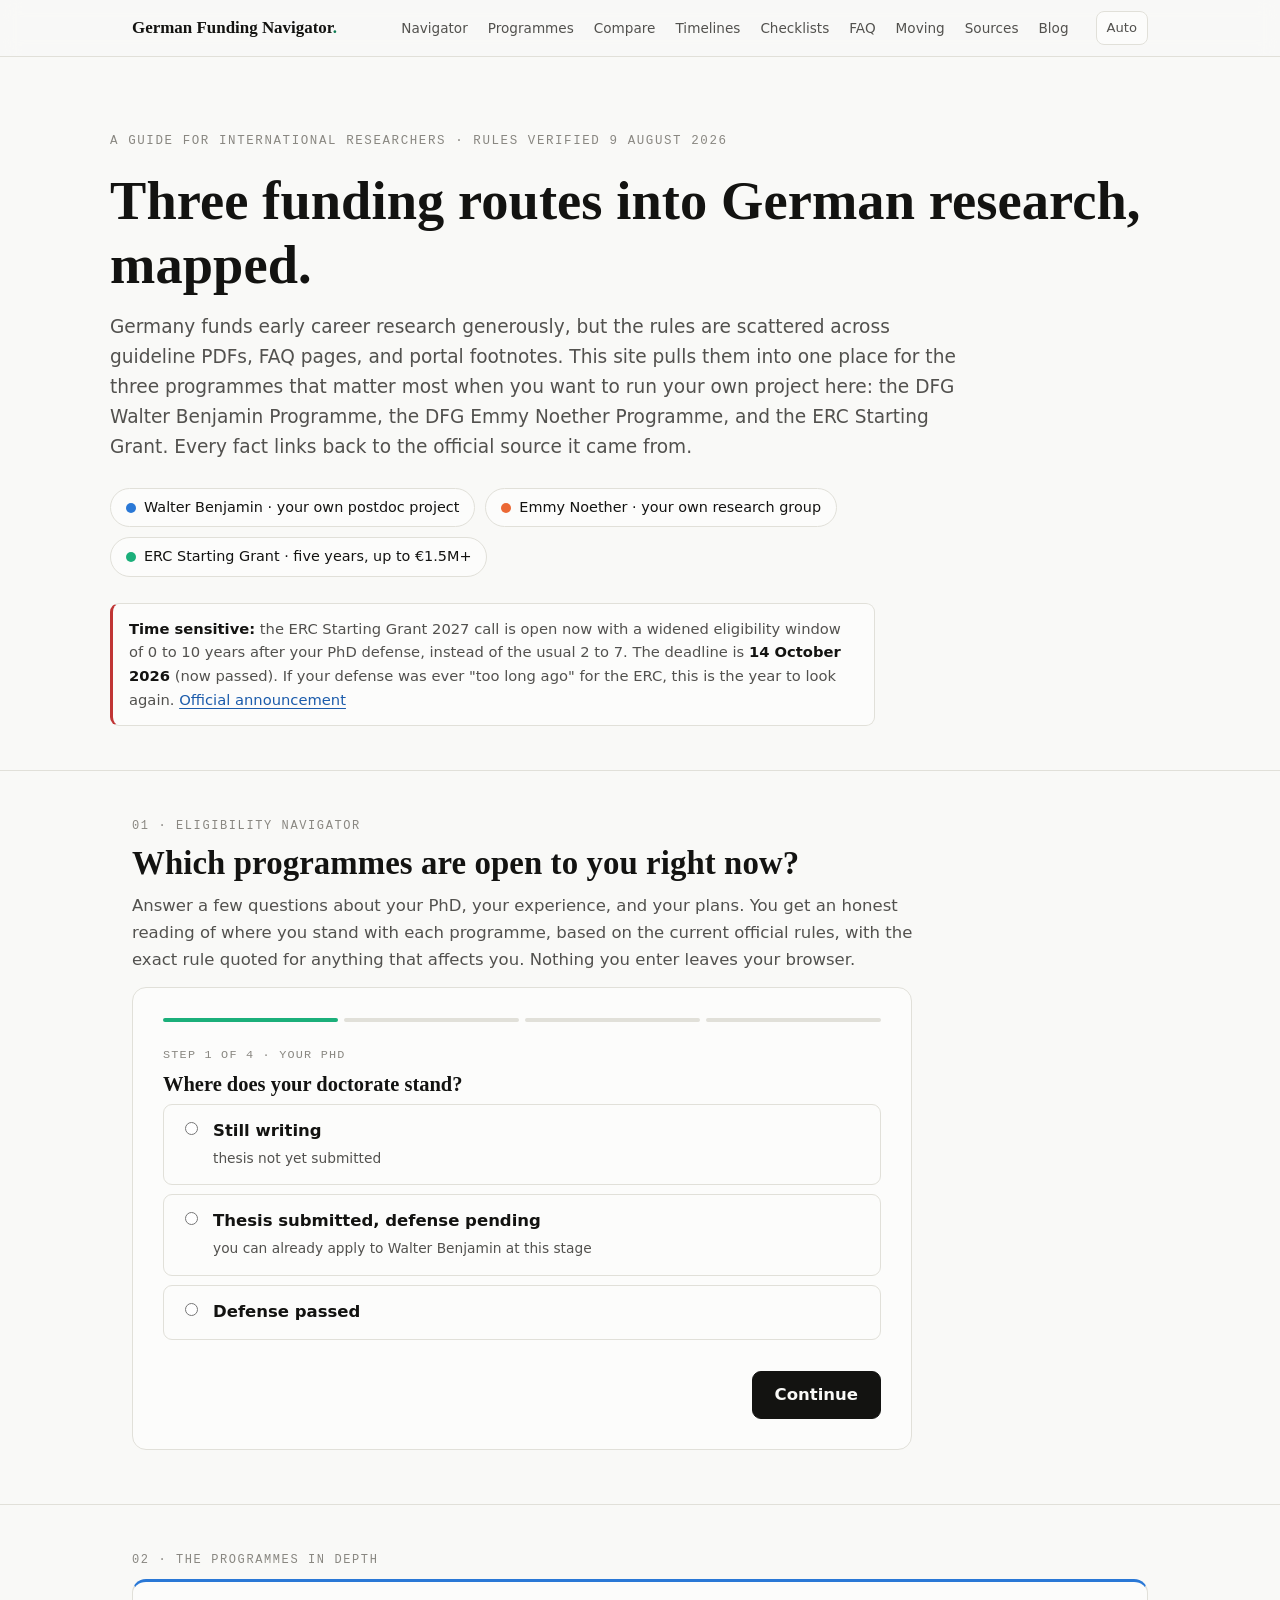
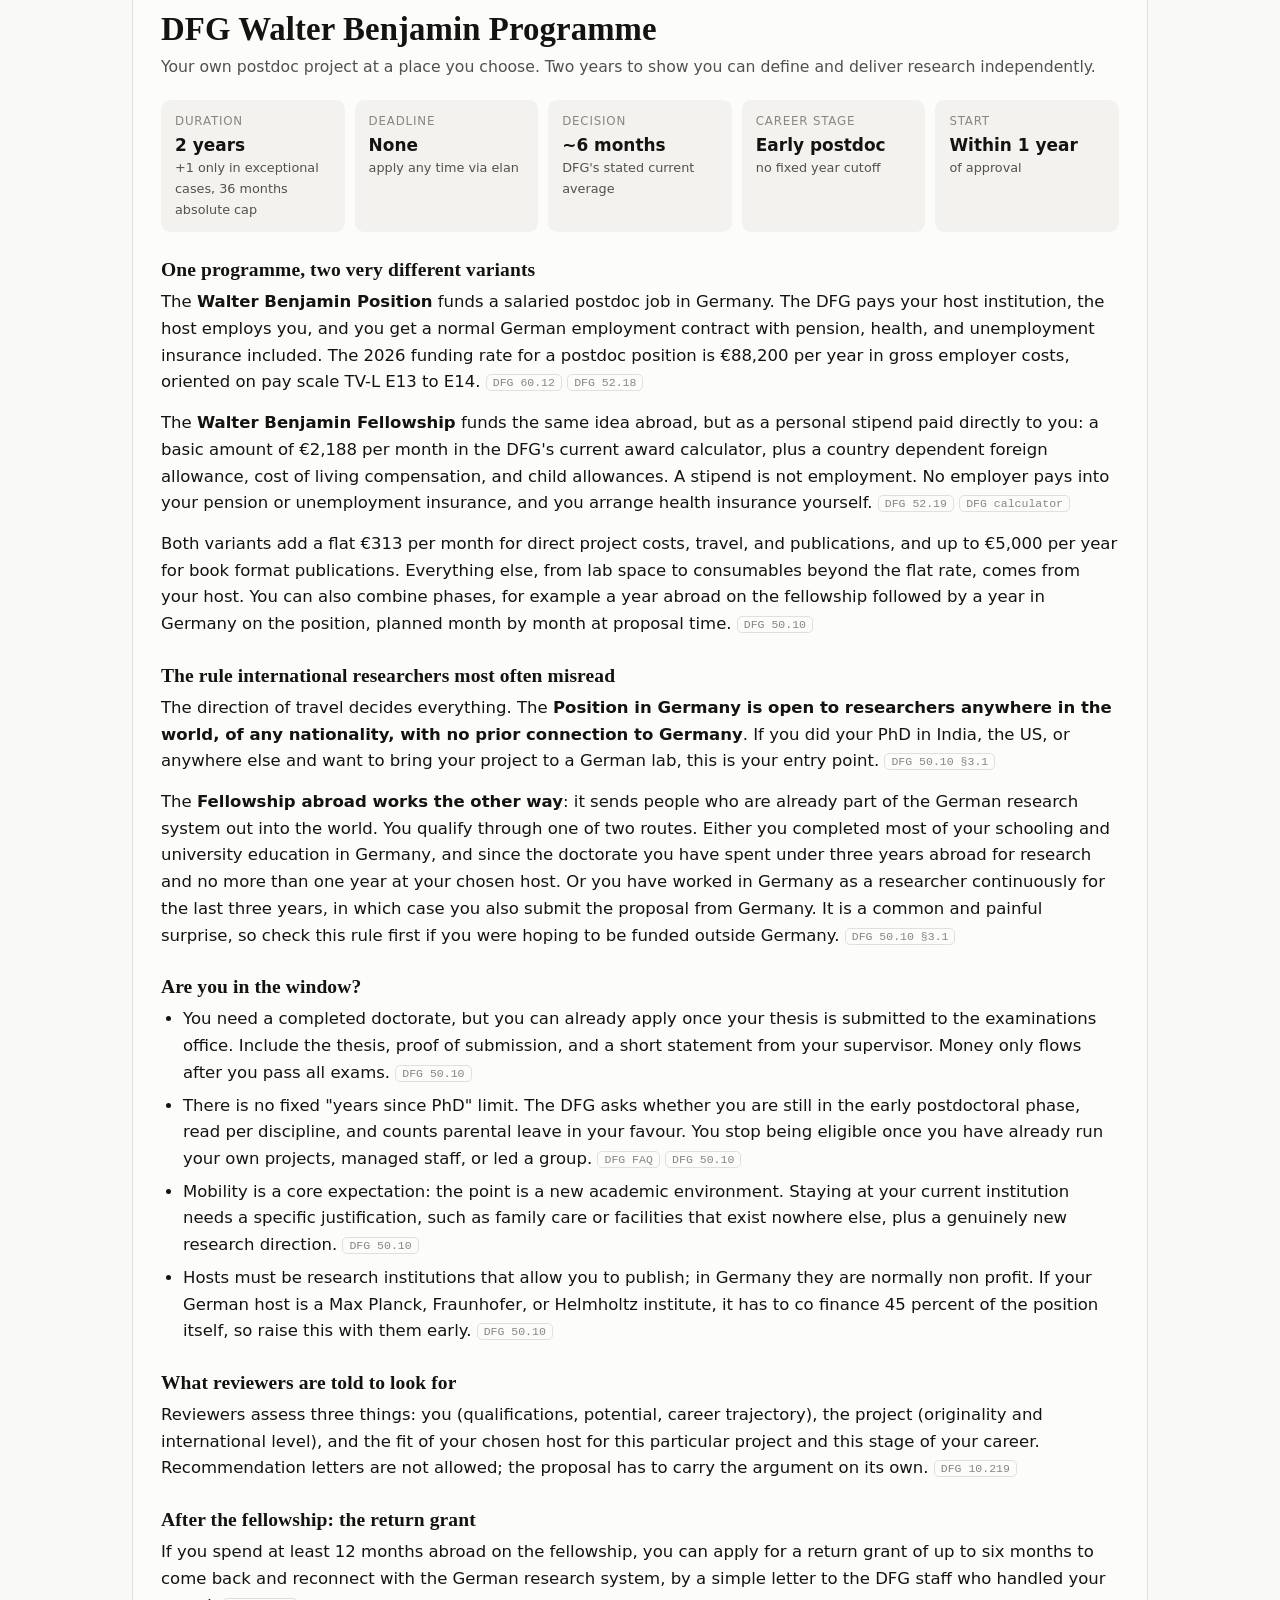
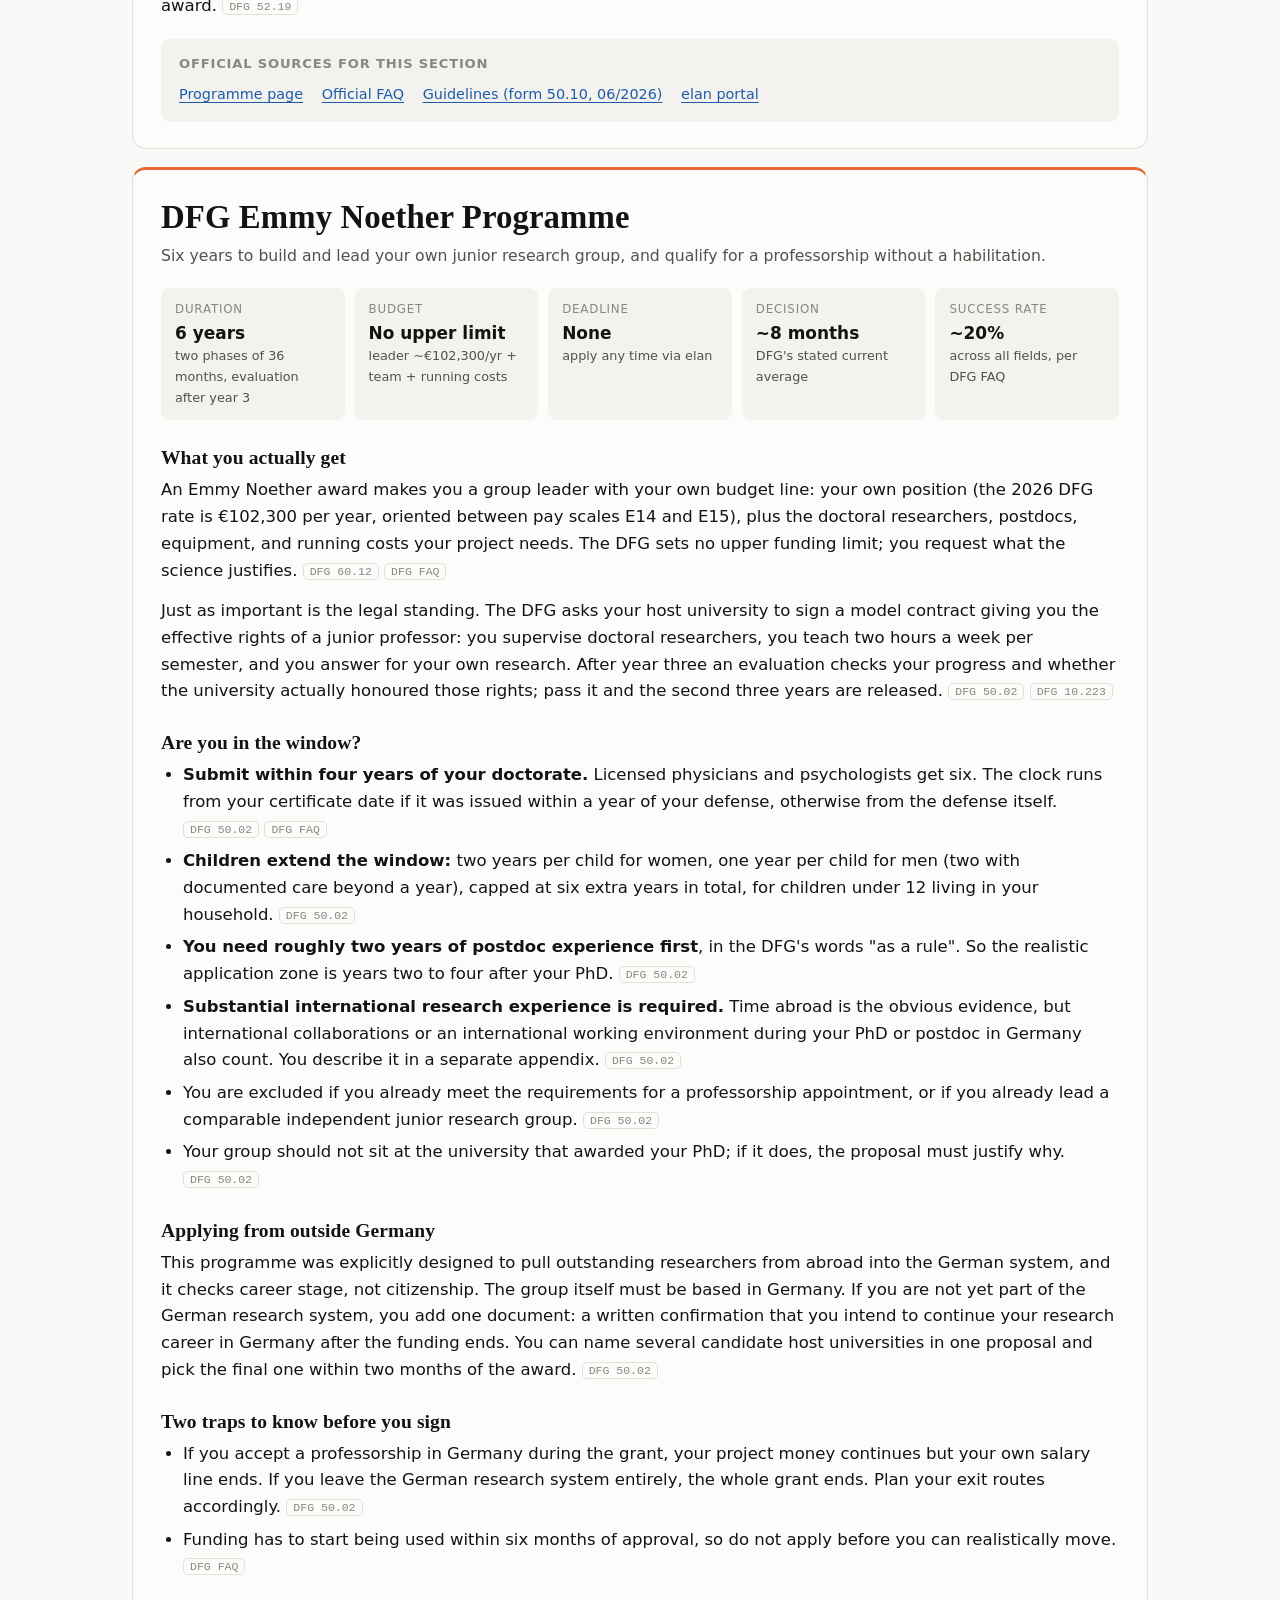
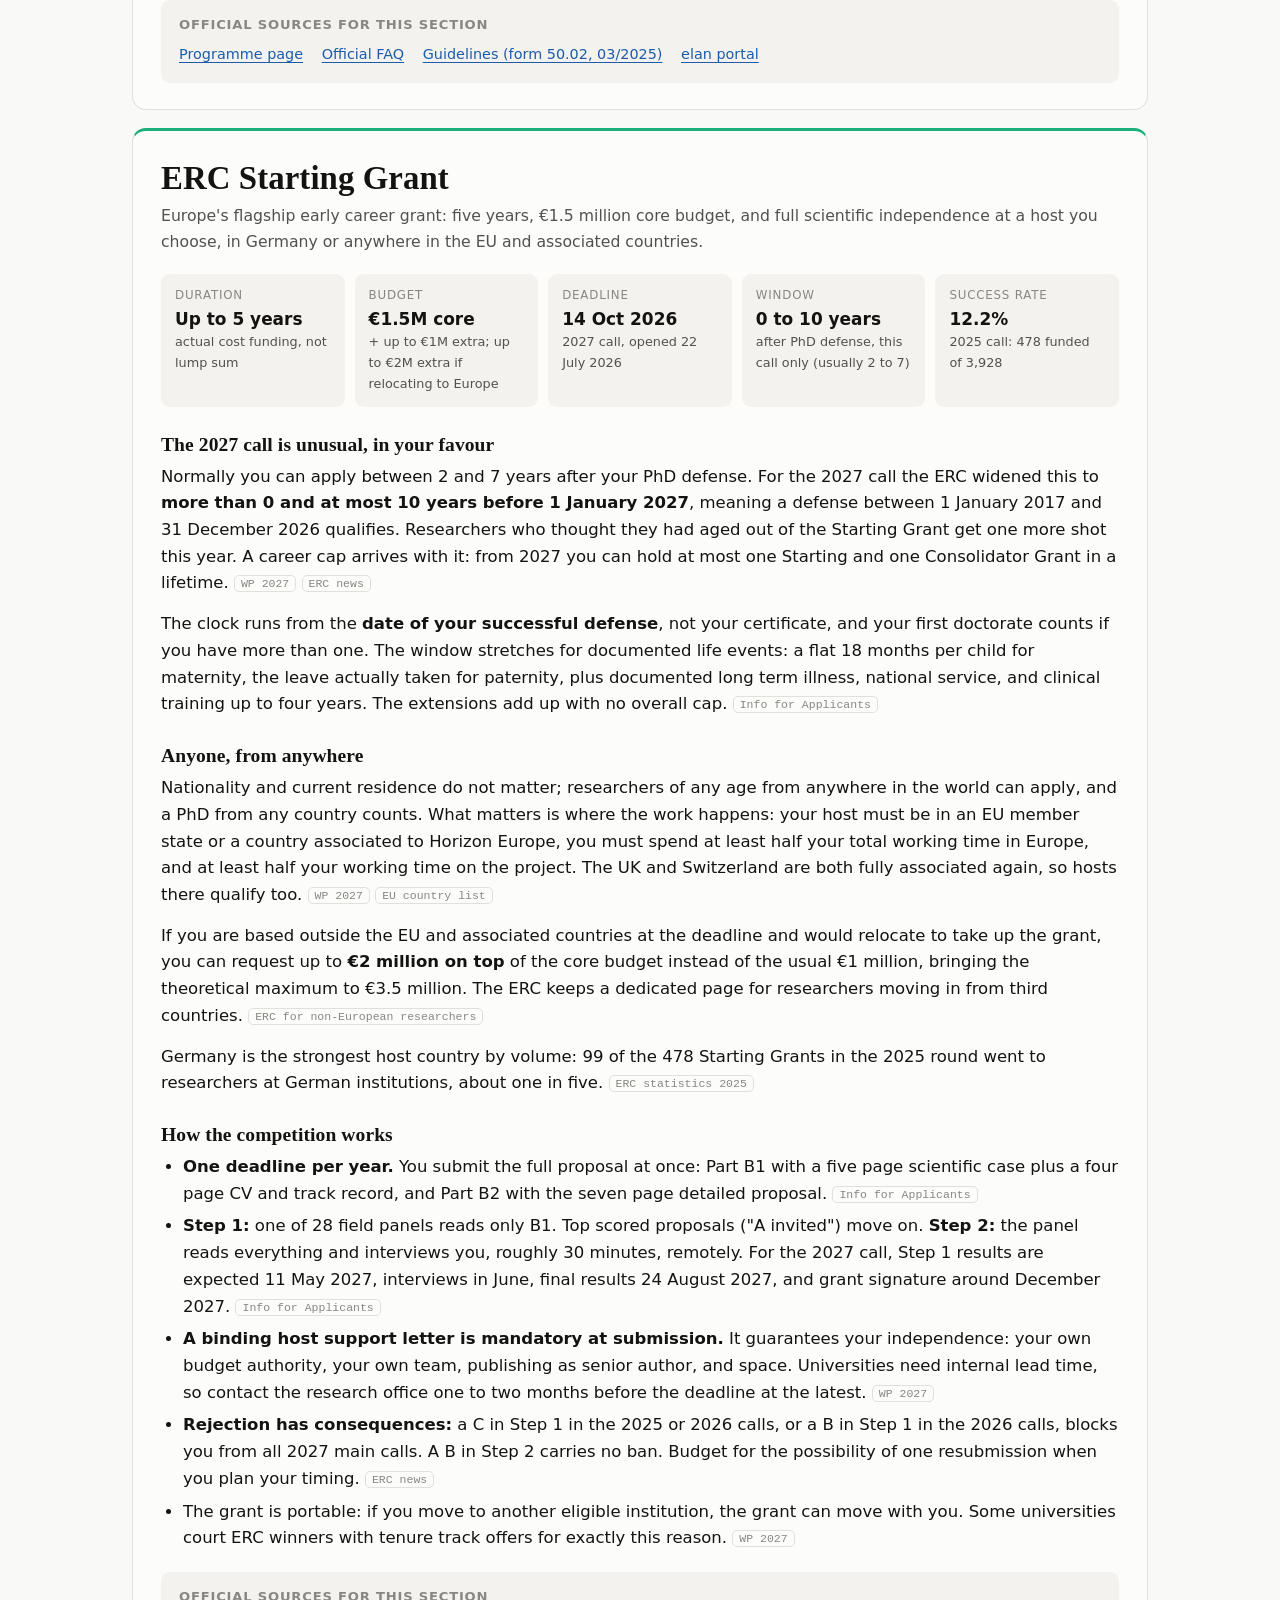
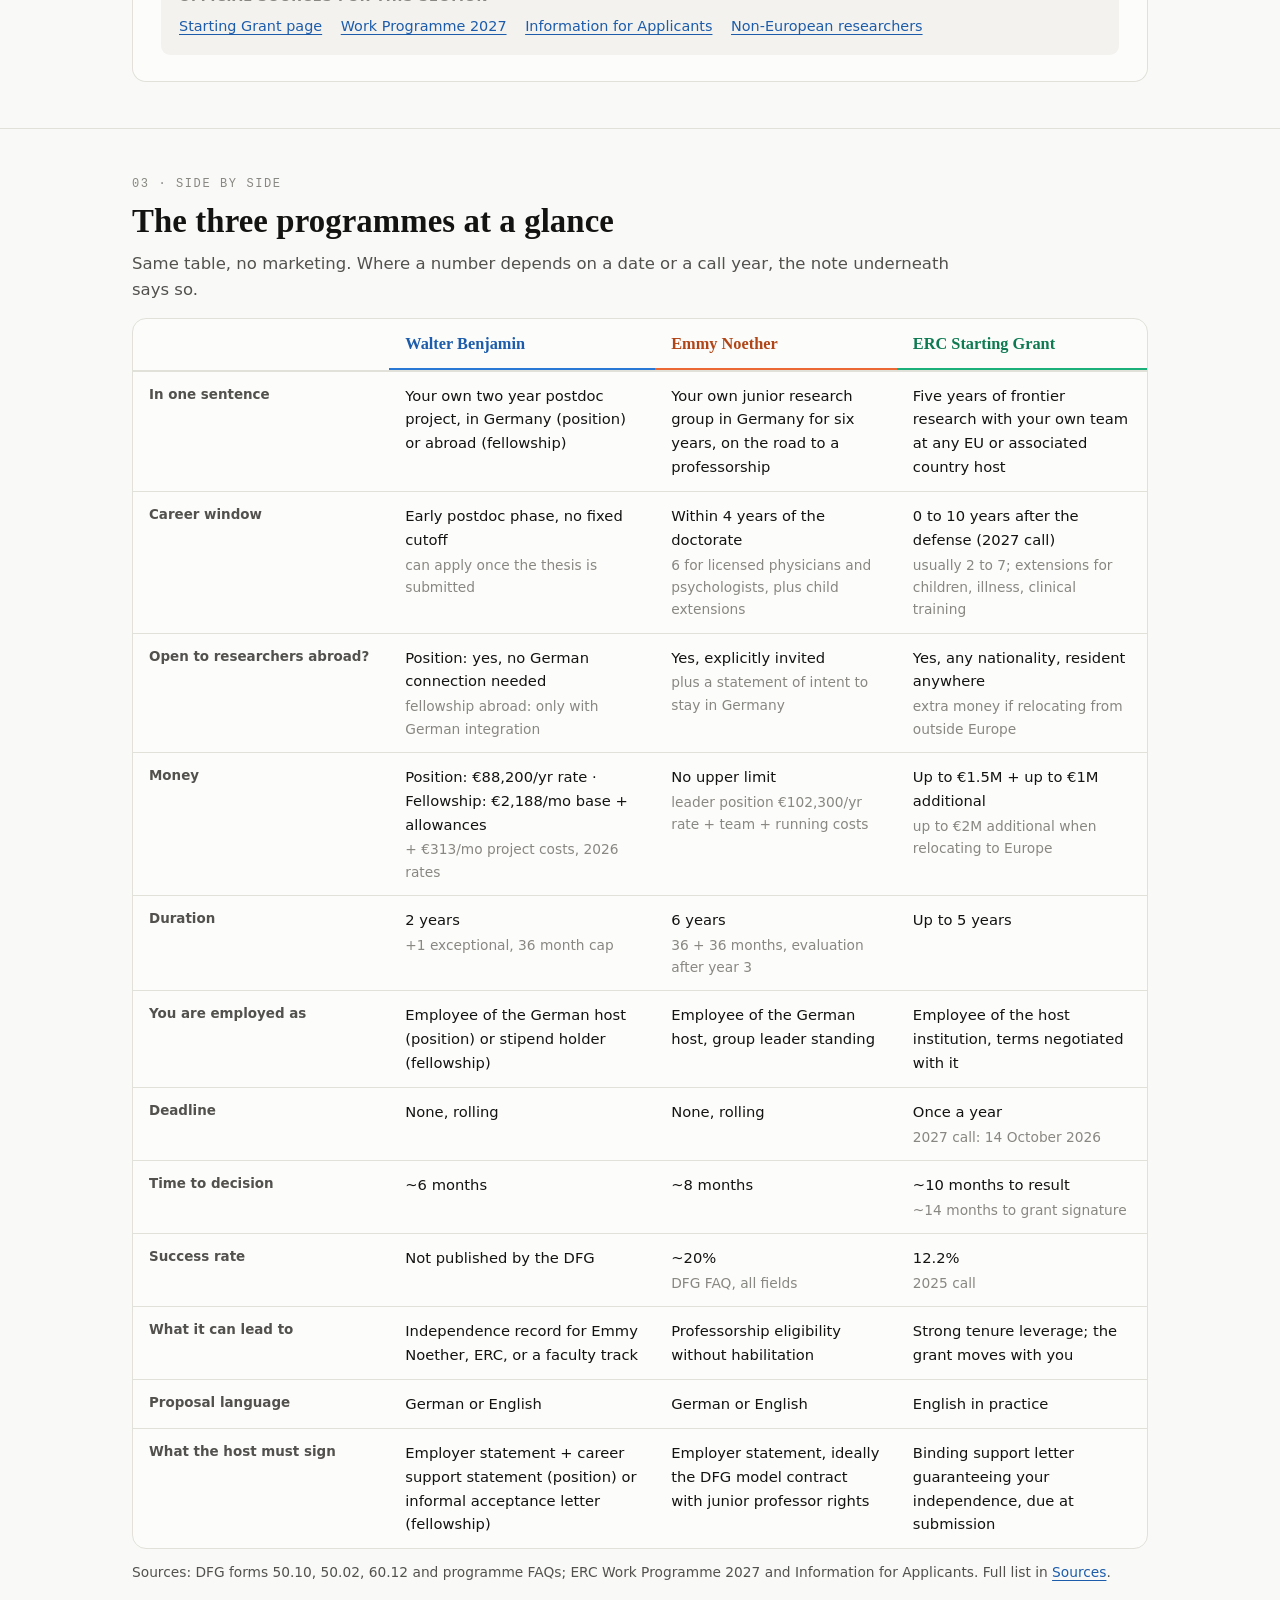
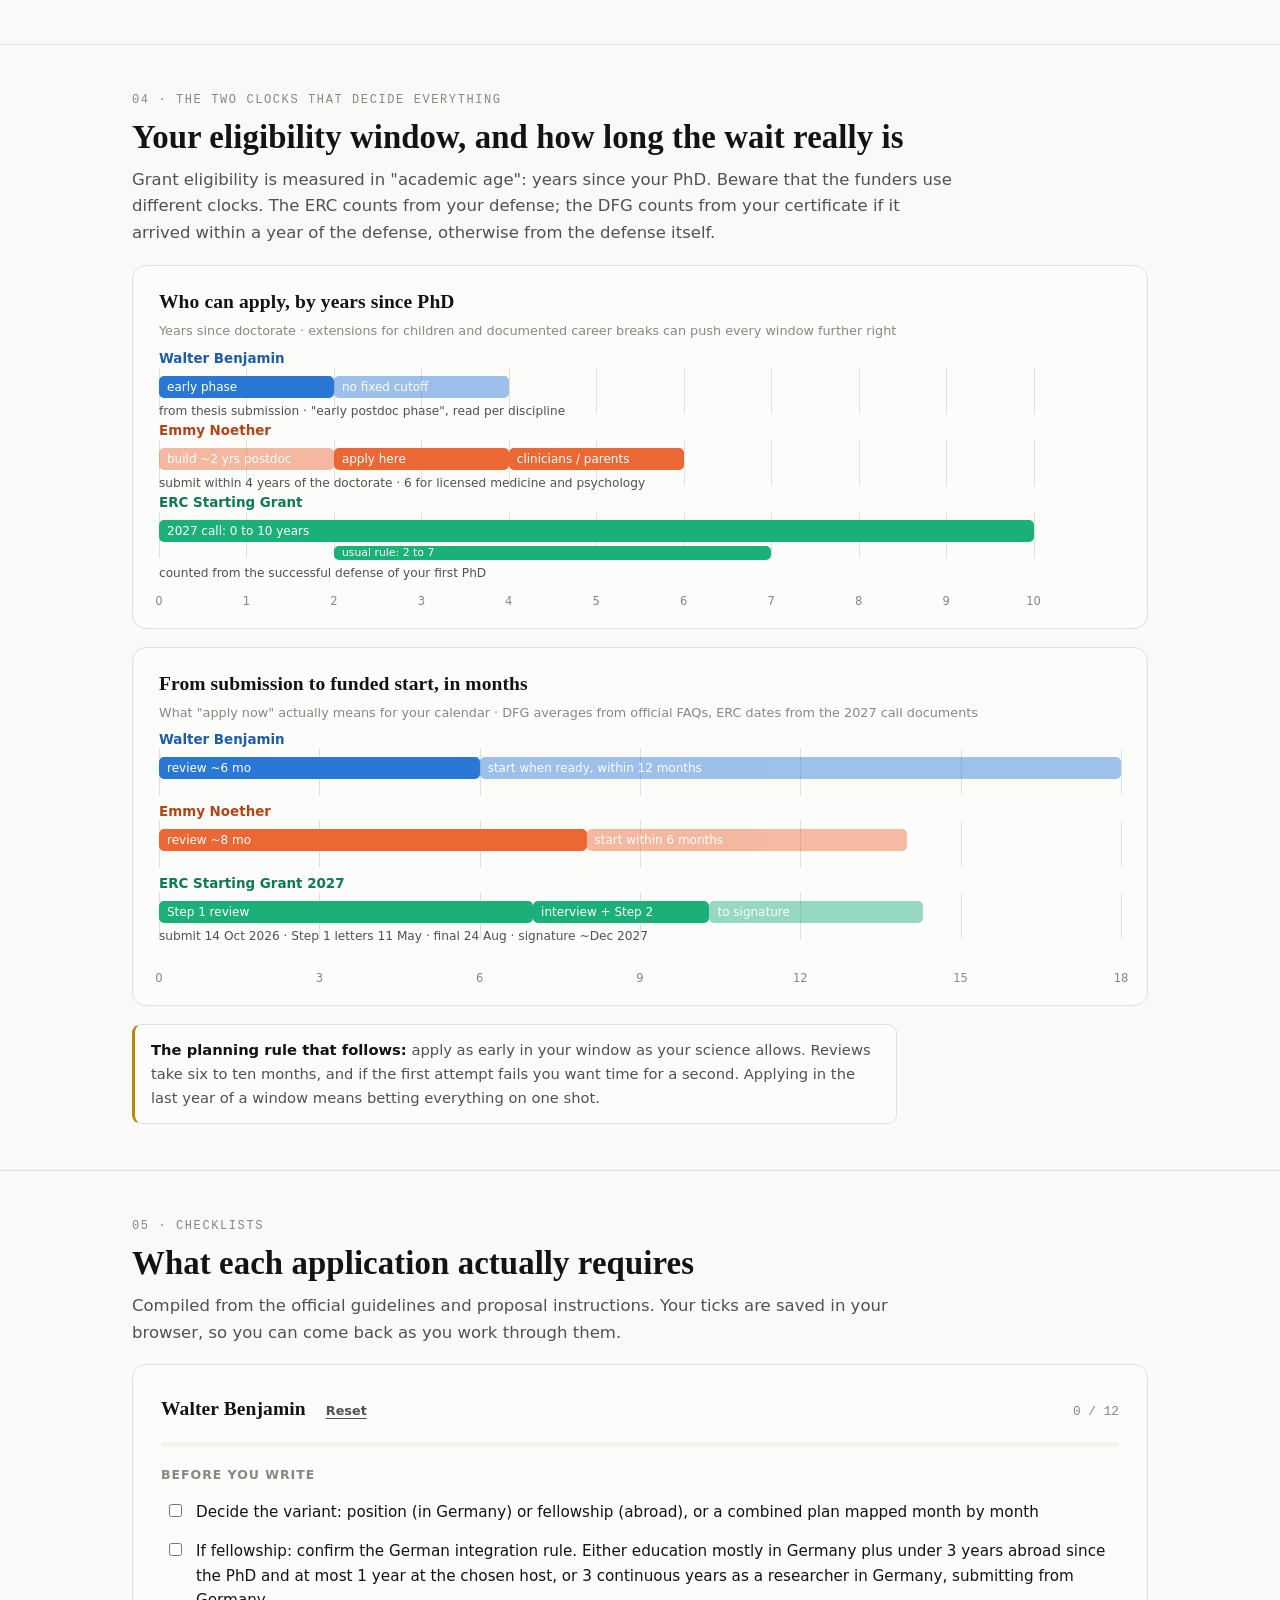
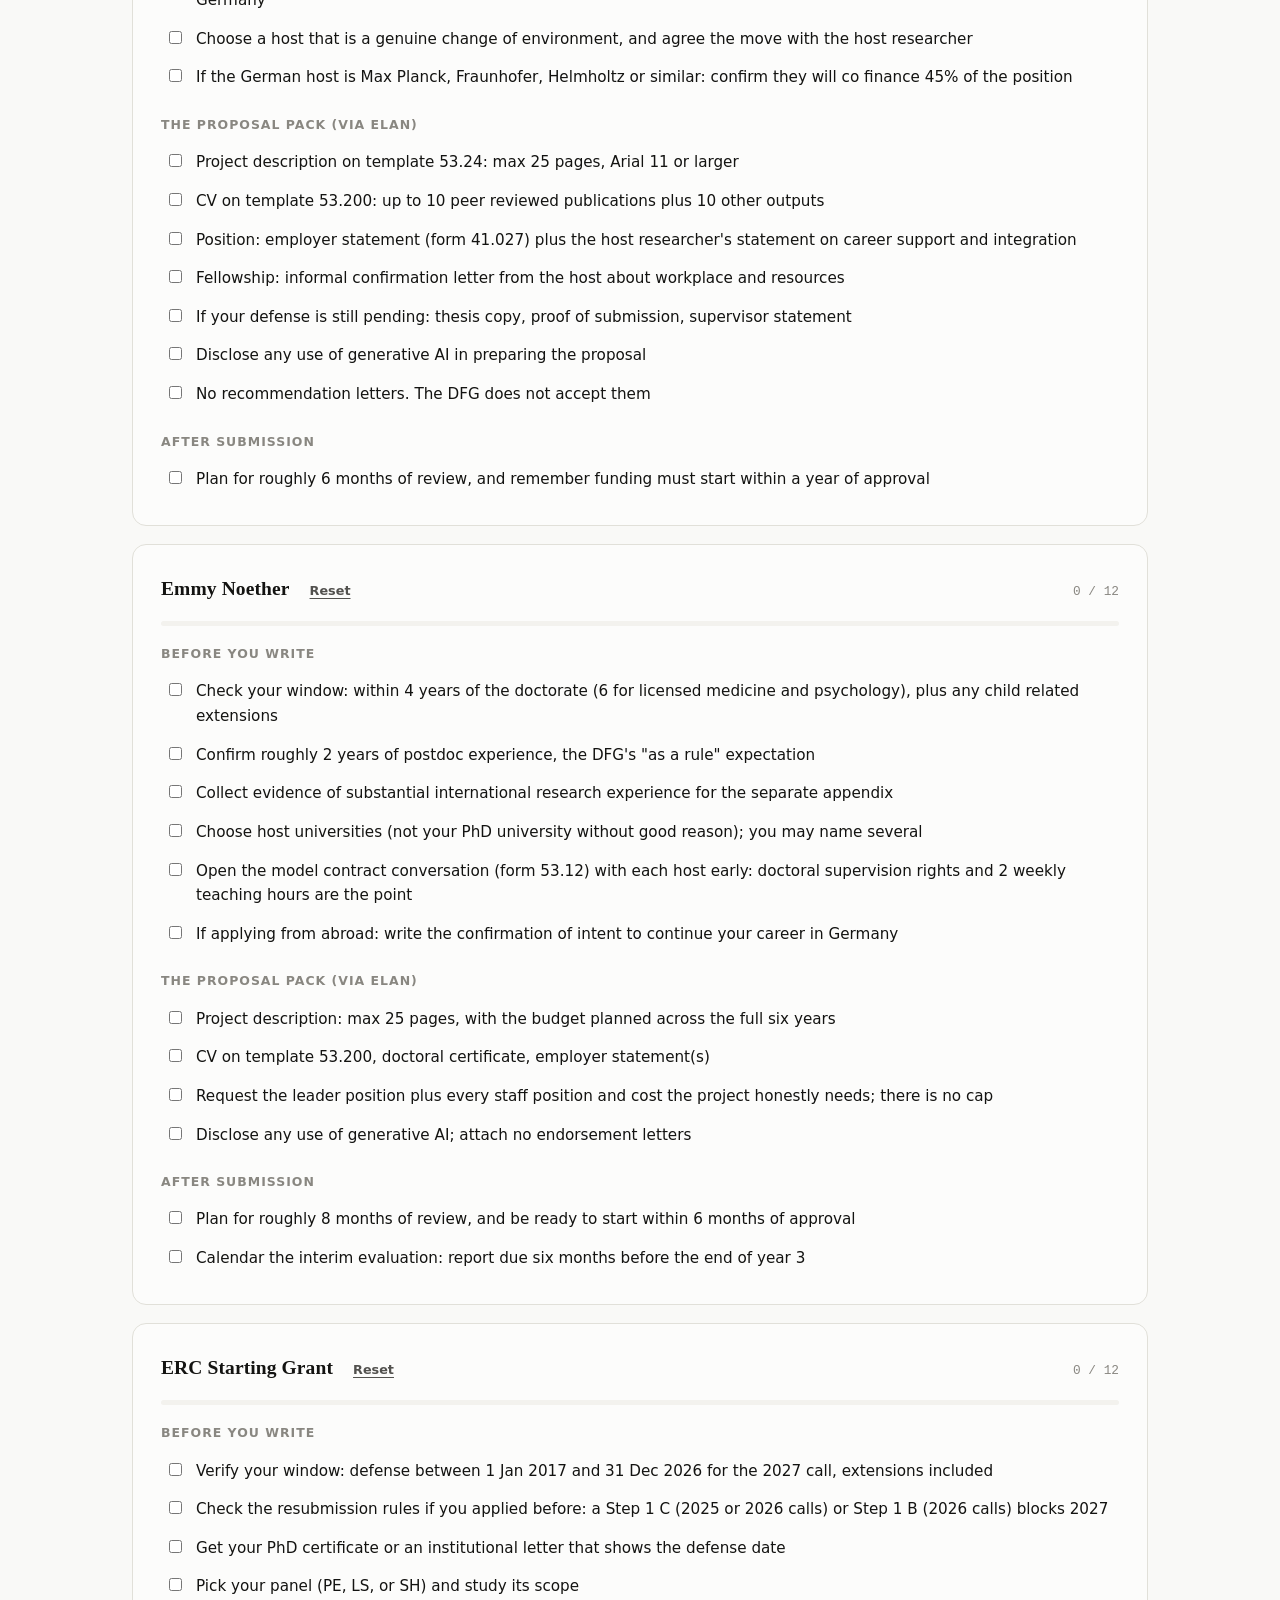
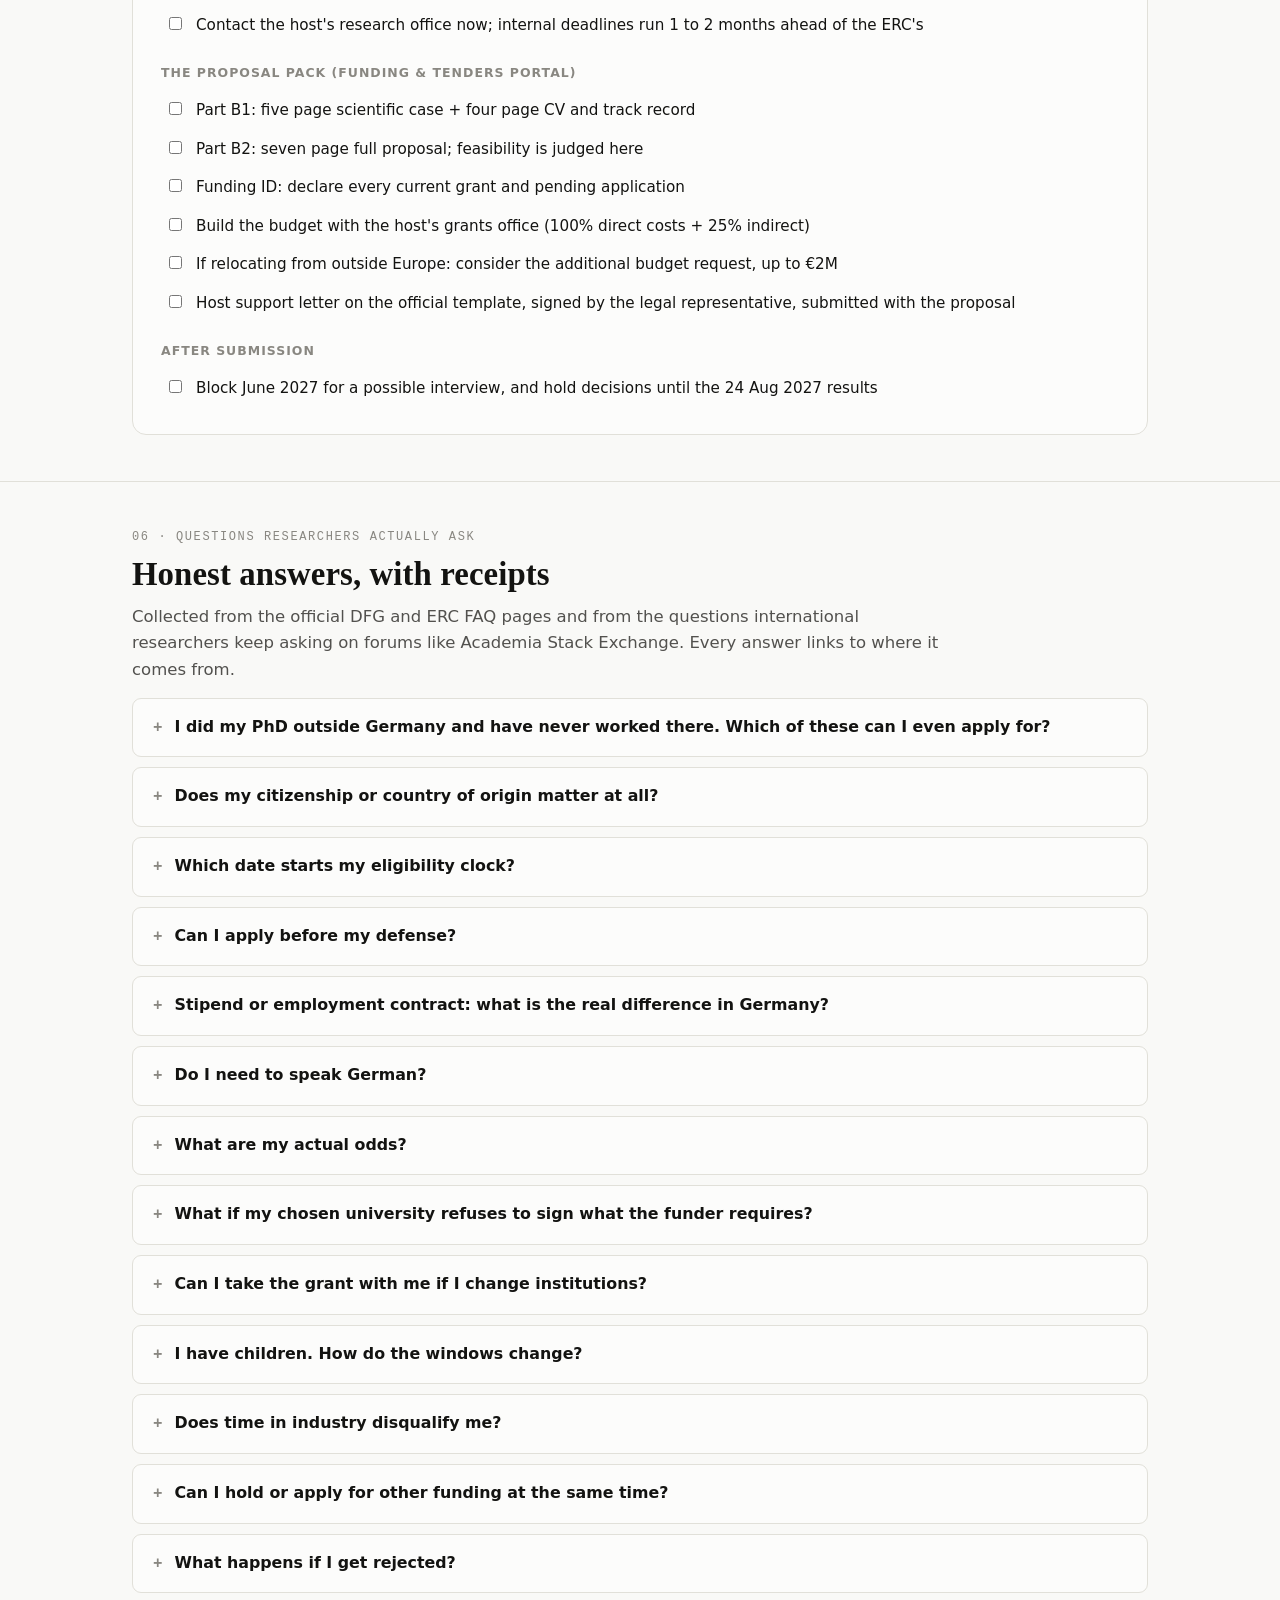
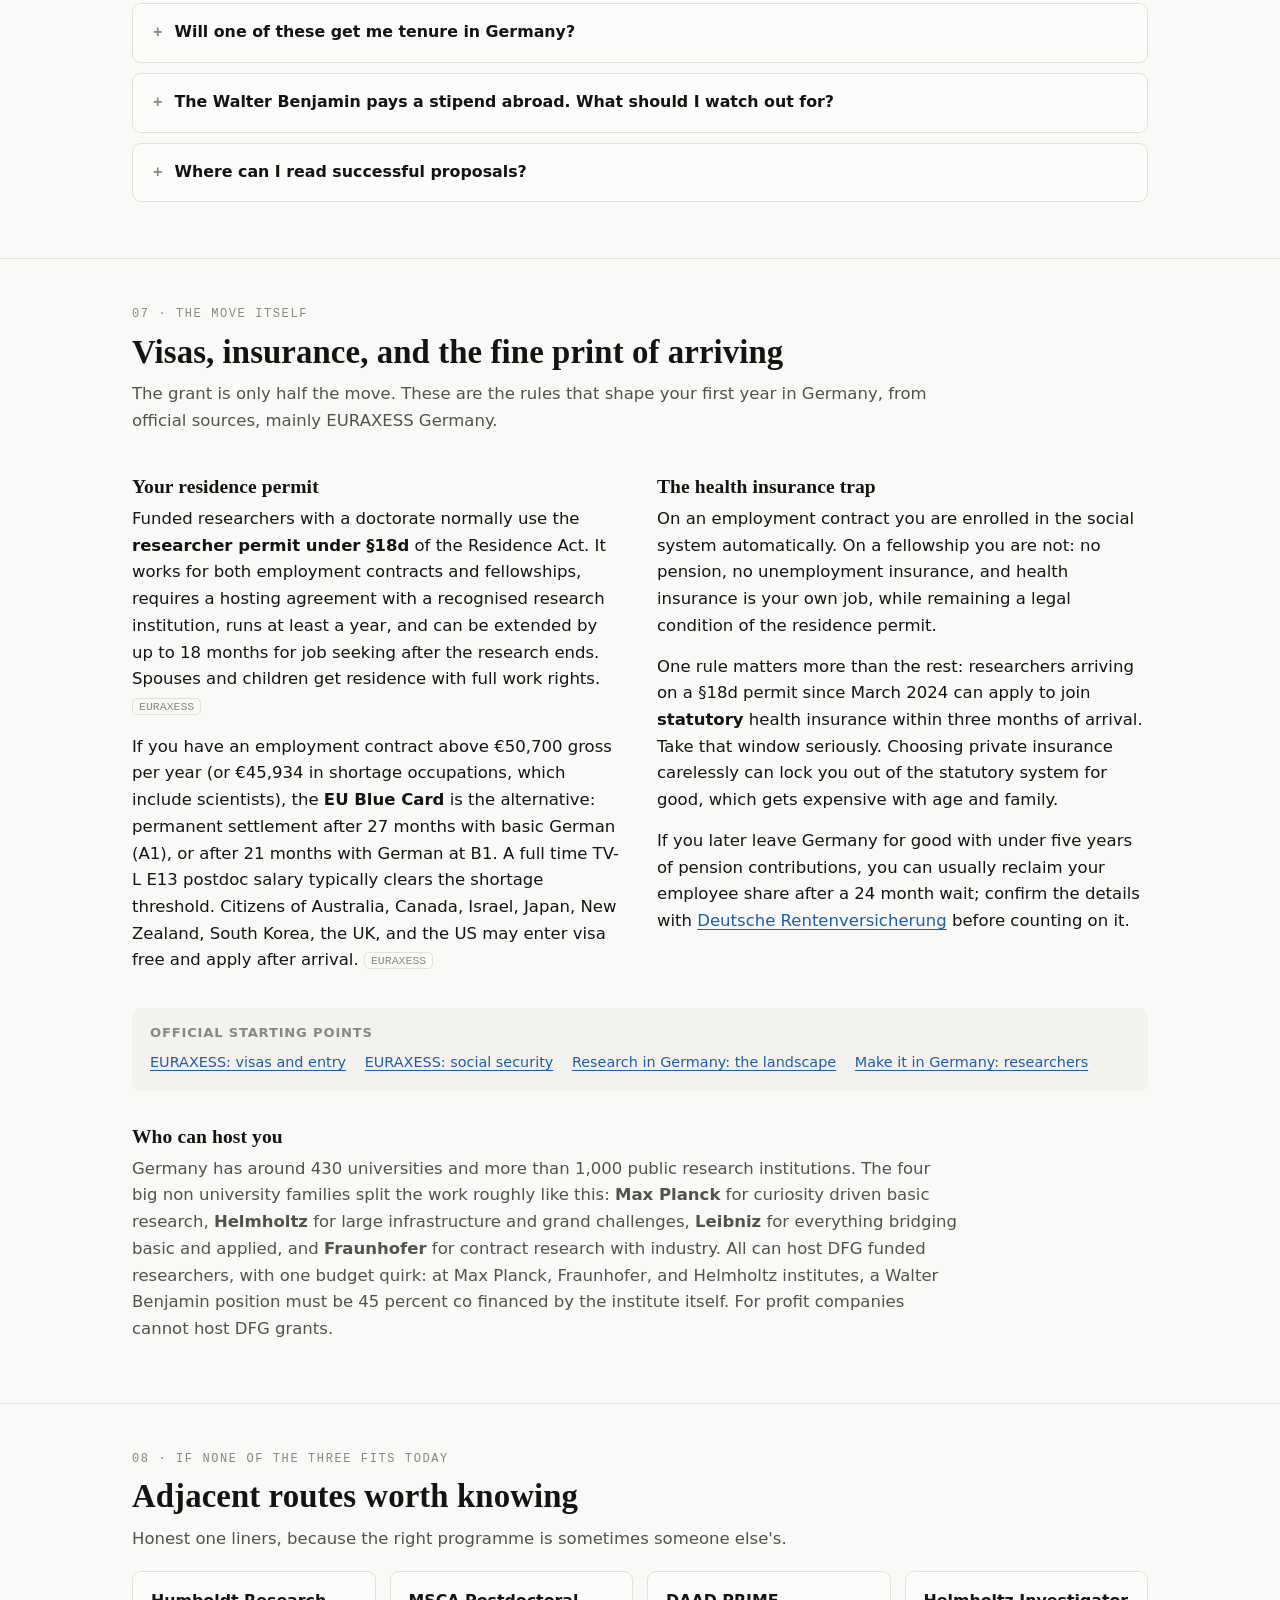
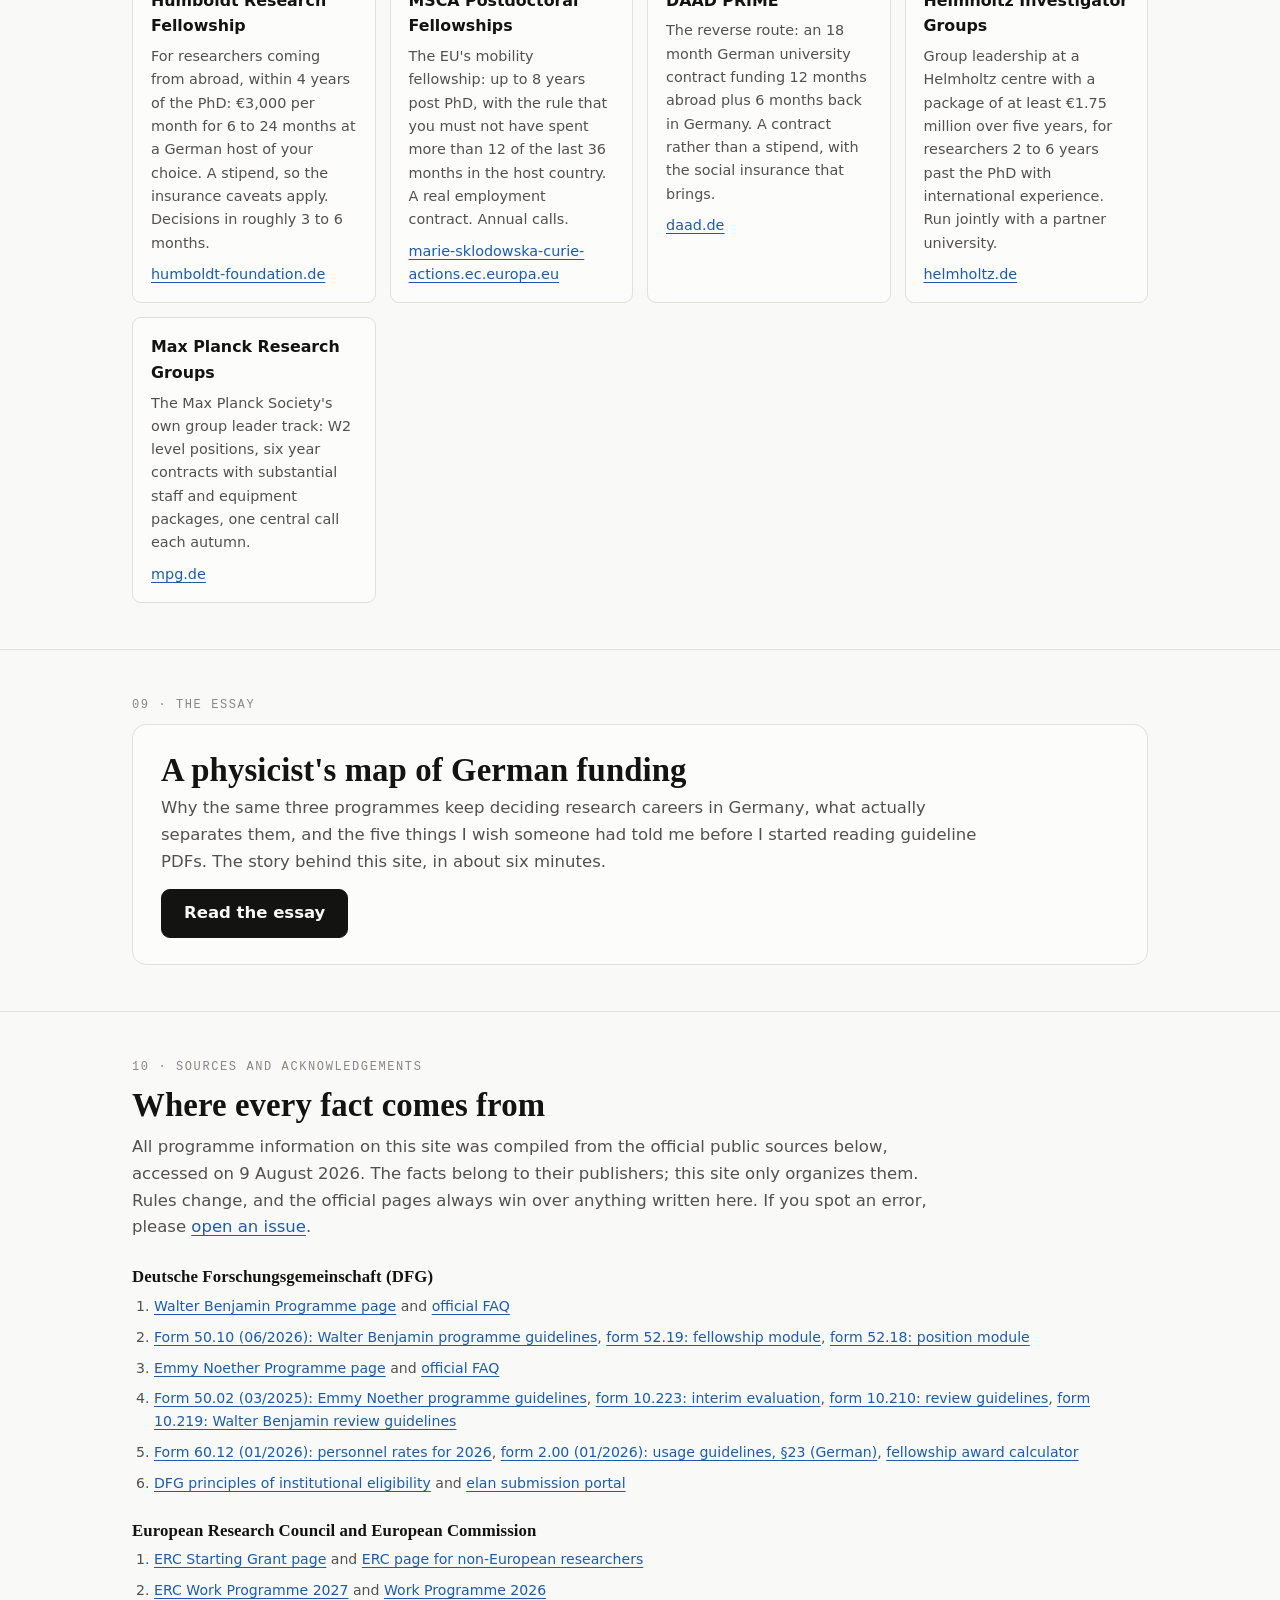
==== commit 50ad2b27: "Apply independent fact-check corrections Fixes from the pre-publication verification sweep: Walter B" ====
--- a/index.html
+++ b/index.html
@@ -95,12 +95,12 @@
 
       <h3>The rule international researchers most often misread</h3>
       <p>The direction of travel decides everything. The <strong>Position in Germany is open to researchers anywhere in the world, of any nationality, with no prior connection to Germany</strong>. If you did your PhD in India, the US, or anywhere else and want to bring your project to a German lab, this is your entry point. <a class="src" href="https://www.dfg.de/resource/blob/168116/50-10-en.pdf" target="_blank" rel="noopener">DFG 50.10 §3.1</a></p>
-      <p>The <strong>Fellowship abroad works the other way</strong>: it sends people who are already part of the German research system out into the world. You qualify only if you completed most of your schooling and university education in Germany, or if you have worked in Germany as a researcher continuously for the last three years. It is a common and painful surprise, so check this rule first if you were hoping to be funded outside Germany. <a class="src" href="https://www.dfg.de/en/research-funding/proposal-funding-process/faq/walter-benjamin" target="_blank" rel="noopener">DFG FAQ</a></p>
+      <p>The <strong>Fellowship abroad works the other way</strong>: it sends people who are already part of the German research system out into the world. You qualify through one of two routes. Either you completed most of your schooling and university education in Germany, and since the doctorate you have spent under three years abroad for research and no more than one year at your chosen host. Or you have worked in Germany as a researcher continuously for the last three years, in which case you also submit the proposal from Germany. It is a common and painful surprise, so check this rule first if you were hoping to be funded outside Germany. <a class="src" href="https://www.dfg.de/resource/blob/168116/50-10-en.pdf" target="_blank" rel="noopener">DFG 50.10 §3.1</a></p>
 
       <h3>Are you in the window?</h3>
       <ul>
         <li>You need a completed doctorate, but you can already apply once your thesis is submitted to the examinations office. Include the thesis, proof of submission, and a short statement from your supervisor. Money only flows after you pass all exams. <a class="src" href="https://www.dfg.de/resource/blob/168116/50-10-en.pdf" target="_blank" rel="noopener">DFG 50.10</a></li>
-        <li>There is no fixed "years since PhD" limit. The DFG asks whether you are still in the early postdoctoral phase, read per discipline, and counts parental leave in your favour. You stop being eligible once you have already run your own projects, managed staff, or led a group. <a class="src" href="https://www.dfg.de/en/research-funding/proposal-funding-process/faq/walter-benjamin" target="_blank" rel="noopener">DFG FAQ</a></li>
+        <li>There is no fixed "years since PhD" limit. The DFG asks whether you are still in the early postdoctoral phase, read per discipline, and counts parental leave in your favour. You stop being eligible once you have already run your own projects, managed staff, or led a group. <a class="src" href="https://www.dfg.de/en/research-funding/proposal-funding-process/faq/walter-benjamin" target="_blank" rel="noopener">DFG FAQ</a> <a class="src" href="https://www.dfg.de/resource/blob/168116/50-10-en.pdf" target="_blank" rel="noopener">DFG 50.10</a></li>
         <li>Mobility is a core expectation: the point is a new academic environment. Staying at your current institution needs a specific justification, such as family care or facilities that exist nowhere else, plus a genuinely new research direction. <a class="src" href="https://www.dfg.de/resource/blob/168116/50-10-en.pdf" target="_blank" rel="noopener">DFG 50.10</a></li>
         <li>Hosts must be research institutions that allow you to publish; in Germany they are normally non profit. If your German host is a Max Planck, Fraunhofer, or Helmholtz institute, it has to co finance 45 percent of the position itself, so raise this with them early. <a class="src" href="https://www.dfg.de/resource/blob/168116/50-10-en.pdf" target="_blank" rel="noopener">DFG 50.10</a></li>
       </ul>
@@ -398,7 +398,7 @@
       <div class="progressbar"><i data-bar="wb"></i></div>
       <p class="check-group-label">Before you write</p>
       <label class="check-item"><input type="checkbox" data-list="wb" id="wb-c1"><span>Decide the variant: position (in Germany) or fellowship (abroad), or a combined plan mapped month by month</span></label>
-      <label class="check-item"><input type="checkbox" data-list="wb" id="wb-c2"><span>If fellowship: confirm you meet the German integration rule (education in Germany, or 3 continuous years as a researcher in Germany)</span></label>
+      <label class="check-item"><input type="checkbox" data-list="wb" id="wb-c2"><span>If fellowship: confirm the German integration rule. Either education mostly in Germany plus under 3 years abroad since the PhD and at most 1 year at the chosen host, or 3 continuous years as a researcher in Germany, submitting from Germany</span></label>
       <label class="check-item"><input type="checkbox" data-list="wb" id="wb-c3"><span>Choose a host that is a genuine change of environment, and agree the move with the host researcher</span></label>
       <label class="check-item"><input type="checkbox" data-list="wb" id="wb-c4"><span>If the German host is Max Planck, Fraunhofer, Helmholtz or similar: confirm they will co finance 45% of the position</span></label>
       <p class="check-group-label">The proposal pack (via elan)</p>
@@ -495,7 +495,7 @@
 
     <details class="faq">
       <summary>Do I need to speak German?</summary>
-      <div class="a"><p>Not for the applications. DFG proposals can be written in English, and ERC proposals effectively are English. Research groups in the sciences mostly run in English. You will feel the gap in daily life instead: immigration offices, rental contracts, and insurance paperwork are German affairs, and a B1 certificate shortens the EU Blue Card settlement track from 27 to 21 months. If you plan to stay (which Emmy Noether assumes), start learning.</p>
+      <div class="a"><p>Not for the applications. DFG proposals can be written in English, and ERC proposals effectively are English. Research groups in the sciences mostly run in English. You will feel the gap in daily life instead: immigration offices, rental contracts, and insurance paperwork are German affairs, and German helps you settle: the EU Blue Card track to permanent residence takes 27 months with basic German, 21 with a B1 certificate. If you plan to stay (which Emmy Noether assumes), start learning.</p>
       <p><a href="https://www.dfg.de/en/research-funding/proposal-funding-process/faq/walter-benjamin" target="_blank" rel="noopener">DFG FAQ</a> · <a href="https://www.euraxess.de/germany/information-assistance/entry-conditions-and-visas" target="_blank" rel="noopener">EURAXESS Germany</a></p></div>
     </details>
 
@@ -532,7 +532,7 @@
     <details class="faq">
       <summary>Can I hold or apply for other funding at the same time?</summary>
       <div class="a"><p>Within limits. The DFG will not fund a project that another funder is already paying for on the same topic; if two funders say yes, you choose one. You also cannot run an Emmy Noether application in parallel with a DFG research grant that funds your own position. The ERC requires full disclosure of every grant and pending application in the Funding ID, allows at most one main ERC grant at a time, and lets you have only one proposal under evaluation.</p>
-      <p><a href="https://www.dfg.de/en/research-funding/funding-opportunities/programmes/individual/emmy-noether/faq" target="_blank" rel="noopener">DFG Emmy Noether FAQ</a> · <a href="https://ec.europa.eu/info/funding-tenders/opportunities/docs/2021-2027/horizon/wp-call/2027/wp_horizon-erc-2027_en.pdf" target="_blank" rel="noopener">ERC Work Programme 2027</a></p></div>
+      <p><a href="https://www.dfg.de/resource/blob/381594/dfg-2-00-de-v0126.pdf" target="_blank" rel="noopener">DFG form 2.00 §23 (German)</a> · <a href="https://www.dfg.de/en/research-funding/funding-opportunities/programmes/individual/emmy-noether/faq" target="_blank" rel="noopener">DFG Emmy Noether FAQ</a> · <a href="https://ec.europa.eu/info/funding-tenders/opportunities/docs/2021-2027/horizon/wp-call/2027/wp_horizon-erc-2027_en.pdf" target="_blank" rel="noopener">ERC Work Programme 2027</a></p></div>
     </details>
 
     <details class="faq">
@@ -573,14 +573,14 @@
     <div class="two-col">
       <div>
         <h3>Your residence permit</h3>
-        <p>Funded researchers with a doctorate normally use the <strong>researcher permit under §18d</strong> of the Residence Act. It works for both employment contracts and fellowships, requires a hosting agreement with a recognised research institution, runs at least a year, and can be extended by up to 18 months for job seeking after the research ends. Spouses and children get residence with full work rights.</p>
-        <p>If you have an employment contract above €50,700 gross per year (or €45,934 in shortage occupations, which include scientists), the <strong>EU Blue Card</strong> is the alternative: permanent settlement after 27 months, or 21 with German at B1. A full time TV-L E13 postdoc salary typically clears the shortage threshold. Citizens of Australia, Canada, Israel, Japan, New Zealand, South Korea, the UK, and the US may enter visa free and apply after arrival.</p>
+        <p>Funded researchers with a doctorate normally use the <strong>researcher permit under §18d</strong> of the Residence Act. It works for both employment contracts and fellowships, requires a hosting agreement with a recognised research institution, runs at least a year, and can be extended by up to 18 months for job seeking after the research ends. Spouses and children get residence with full work rights. <a class="src" href="https://www.euraxess.de/germany/information-assistance/entry-conditions-and-visas" target="_blank" rel="noopener">EURAXESS</a></p>
+        <p>If you have an employment contract above €50,700 gross per year (or €45,934 in shortage occupations, which include scientists), the <strong>EU Blue Card</strong> is the alternative: permanent settlement after 27 months with basic German (A1), or after 21 months with German at B1. A full time TV-L E13 postdoc salary typically clears the shortage threshold. Citizens of Australia, Canada, Israel, Japan, New Zealand, South Korea, the UK, and the US may enter visa free and apply after arrival. <a class="src" href="https://www.euraxess.de/germany/information-assistance/entry-conditions-and-visas" target="_blank" rel="noopener">EURAXESS</a></p>
       </div>
       <div>
         <h3>The health insurance trap</h3>
         <p>On an employment contract you are enrolled in the social system automatically. On a fellowship you are not: no pension, no unemployment insurance, and health insurance is your own job, while remaining a legal condition of the residence permit.</p>
         <p>One rule matters more than the rest: researchers arriving on a §18d permit since March 2024 can apply to join <strong>statutory</strong> health insurance within three months of arrival. Take that window seriously. Choosing private insurance carelessly can lock you out of the statutory system for good, which gets expensive with age and family.</p>
-        <p>If you later leave Germany for good with under five years of pension contributions, you can usually reclaim your employee share after a 24 month wait; confirm details with Deutsche Rentenversicherung.</p>
+        <p>If you later leave Germany for good with under five years of pension contributions, you can usually reclaim your employee share after a 24 month wait; confirm the details with <a href="https://www.deutsche-rentenversicherung.de/DRV/EN/Home/home_node.html" target="_blank" rel="noopener">Deutsche Rentenversicherung</a> before counting on it.</p>
       </div>
     </div>
 
@@ -618,17 +618,17 @@
       </div>
       <div class="alt">
         <h4>DAAD PRIME</h4>
-        <p>The reverse route: an 18 month German university contract funding 12 months abroad plus 6 months back in Germany. All nationalities, and a contract rather than a stipend.</p>
+        <p>The reverse route: an 18 month German university contract funding 12 months abroad plus 6 months back in Germany. A contract rather than a stipend, with the social insurance that brings.</p>
         <a href="https://www.daad.de/en/studying-in-germany/scholarships/daad-funding-programmes/prime/" target="_blank" rel="noopener">daad.de</a>
       </div>
       <div class="alt">
         <h4>Helmholtz Investigator Groups</h4>
-        <p>Group leadership at a Helmholtz centre with at least €300,000 per year, for researchers 2 to 6 years past the PhD with international experience. Run jointly with a partner university.</p>
+        <p>Group leadership at a Helmholtz centre with a package of at least €1.75 million over five years, for researchers 2 to 6 years past the PhD with international experience. Run jointly with a partner university.</p>
         <a href="https://www.helmholtz.de/en/career/careers-at-helmholtz/helmholtz-investigator-groups/" target="_blank" rel="noopener">helmholtz.de</a>
       </div>
       <div class="alt">
         <h4>Max Planck Research Groups</h4>
-        <p>The Max Planck Society's own group leader track: W2 level positions, six year contracts, packages up to about €2.7 million, one central call each autumn.</p>
+        <p>The Max Planck Society's own group leader track: W2 level positions, six year contracts with substantial staff and equipment packages, one central call each autumn.</p>
         <a href="https://www.mpg.de/max-planck-research-groups" target="_blank" rel="noopener">mpg.de</a>
       </div>
     </div>
@@ -779,7 +779,7 @@
   var S = {
     phdStatus: null, defM: null, defY: null, certLag: null,
     independence: null, postdocYears: null, clinician: null,
-    children: 0, role: null, docLeave: 0, otherMonths: 0,
+    children: 0, role: null, fatherDoc: "no", docLeave: 0, otherMonths: 0, clinMonths: 0,
     education: null, inGermany3: null, base: null, goal: null
   };
   var stepIndex = 0;
@@ -798,9 +798,9 @@
 
   function monthYearSelects() {
     var months = ["Jan", "Feb", "Mar", "Apr", "May", "Jun", "Jul", "Aug", "Sep", "Oct", "Nov", "Dec"];
-    var h = '<div class="wiz-inline"><div><label for="defM">Month</label><select id="defM"><option value="">–</option>';
+    var h = '<div class="wiz-inline"><div><label for="defM">Month</label><select id="defM"><option value="">Select</option>';
     months.forEach(function (m, i) { h += '<option value="' + (i + 1) + '"' + (S.defM === i + 1 ? " selected" : "") + ">" + m + "</option>"; });
-    h += '</select></div><div><label for="defY">Year</label><select id="defY"><option value="">–</option>';
+    h += '</select></div><div><label for="defY">Year</label><select id="defY"><option value="">Select</option>';
     for (var y = 2027; y >= 2005; y--) h += '<option value="' + y + '"' + (S.defY === y ? " selected" : "") + ">" + y + "</option>";
     h += "</select></div></div>";
     return h;
@@ -860,10 +860,14 @@
         h += "</fieldset>";
         if (S.role === "father") {
           h += '<div class="wiz-inline"><div><label for="docLeave">Months of documented parental leave you took, in total</label><input type="number" id="docLeave" min="0" max="120" value="' + S.docLeave + '"></div></div>';
+          h += '<fieldset style="margin-top:8px"><legend style="font-size:1.0rem">For the DFG rule: did you provide documented childcare beyond one year per child?</legend>';
+          h += radio("fatherDoc", "yes", "Yes, and I can document it", "raises the DFG extension to 2 years per child");
+          h += radio("fatherDoc", "no", "No", "");
+          h += "</fieldset>";
         }
       }
-      h += '<div class="wiz-inline" style="margin-top:14px"><div><label for="otherM">Months of other documented interruptions since the PhD (long illness over 90 days, national service, clinical training)</label><input type="number" id="otherM" min="0" max="120" value="' + S.otherMonths + '"></div></div>';
-      h += '<p class="wiz-help">Clinical training counts toward the ERC window up to a maximum of four years. For the DFG these situations are considered case by case rather than by formula.</p>';
+      h += '<div class="wiz-inline" style="margin-top:14px"><div><label for="otherM">Months of documented long illness (over 90 days) or national service since the PhD</label><input type="number" id="otherM" min="0" max="120" value="' + S.otherMonths + '"></div><div><label for="clinM">Months of clinical training since the PhD</label><input type="number" id="clinM" min="0" max="120" value="' + S.clinMonths + '"></div></div>';
+      h += '<p class="wiz-help">Clinical training counts toward the ERC window up to a cap of four years, which this calculator applies. For the DFG, non childcare interruptions are weighed case by case rather than by formula.</p>';
     } else if (stepIndex === 3) {
       h += '<p class="wiz-step-label">Step 4 of 4 · You and Germany</p>';
       h += "<fieldset><legend>Where did you spend most of your schooling and university education, before the PhD?</legend>";
@@ -914,6 +918,8 @@
     if (docLeave) docLeave.addEventListener("change", function () { S.docLeave = Math.max(0, parseInt(docLeave.value) || 0); });
     var otherM = wizBody.querySelector("#otherM");
     if (otherM) otherM.addEventListener("change", function () { S.otherMonths = Math.max(0, parseInt(otherM.value) || 0); });
+    var clinM = wizBody.querySelector("#clinM");
+    if (clinM) clinM.addEventListener("change", function () { S.clinMonths = Math.max(0, parseInt(clinM.value) || 0); });
   }
 
   function stepValid() {
@@ -966,13 +972,13 @@
       var v = { key: "erc", name: "ERC Starting Grant", status: "cond", reasons: [], links: '<a href="#erc">Read the deep dive</a> · <a href="https://erc.europa.eu/apply-grant/starting-grant" target="_blank" rel="noopener">Official page</a>' };
       var extM = 0;
       if (S.children > 0) extM += (S.role === "mother") ? 18 * S.children : Math.min(S.docLeave, 120);
-      extM += Math.min(S.otherMonths, 120);
+      extM += Math.min(S.otherMonths, 120) + Math.min(S.clinMonths, 48);
       var earliest = new Date(2017, 0, 1);
       earliest.setMonth(earliest.getMonth() - extM);
       var deadlinePassed = today > ERC_DEADLINE;
       if (!defense) {
         v.status = "cond";
-        v.reasons.push("You have not defended yet. For the 2027 call your defense must happen by 31 December 2026; after that, future calls are expected to return to the usual 2 to 7 year window, so you would enter it once you defend.");
+        v.reasons.push("You have not defended yet. For the 2027 call your defense must happen by 31 December 2026. Rules for later calls have not been published; the long standing window before 2027 was 2 to 7 years after the defense, so check the next work programme when it appears.");
       } else if (defense > new Date(2026, 11, 31)) {
         v.status = "closed";
         v.reasons.push("Your expected defense falls after 31 December 2026, so the 2027 call cannot count it. You enter the eligibility window with the following call.");
@@ -982,9 +988,10 @@
         v.reasons.push("If you have documented interruptions the wizard does not know about (each child, long illness, national service), recount carefully; extensions have no overall cap.");
       } else {
         v.status = deadlinePassed ? "cond" : "open";
-        v.reasons.push("Your defense (" + defense.toLocaleDateString("en-GB", { month: "long", year: "numeric" }) + ") falls inside the widened 0 to 10 year window of the 2027 call" + (extM ? ", even before counting your " + fmtMonths(extM) + " of extensions" : "") + ".");
+        var baseEligible = defense >= new Date(2017, 0, 1);
+        v.reasons.push("Your defense (" + defense.toLocaleDateString("en-GB", { month: "long", year: "numeric" }) + ") " + (baseEligible ? "falls inside the widened 0 to 10 year window of the 2027 call" + (extM ? ", even before counting your " + fmtMonths(extM) + " of extensions" : "") : "sits outside the basic 0 to 10 year window, but your " + fmtMonths(extM) + " of documented extensions bring you back inside it. Have the documentation ready; the ERC checks it") + ".");
         if (deadlinePassed) {
-          v.reasons.push("The 14 October 2026 deadline has passed. Watch for the next call; note the usual window is 2 to 7 years, so check your dates against it.");
+          v.reasons.push("The 14 October 2026 deadline has passed. Watch for the next call; its rules are not published yet, and the long standing window before 2027 was 2 to 7 years.");
         } else {
           var d = Math.ceil((ERC_DEADLINE - today) / 86400000);
           v.reasons.push("The deadline is 14 October 2026, " + d + " days away. A competitive proposal takes months, and your host's research office needs lead time for the binding support letter. Start both now or plan for the next call.");
@@ -1010,7 +1017,7 @@
         v.reasons.push("Your four year window opens with the doctorate, and the DFG expects roughly two years of postdoc experience first. Nothing to do today, but plan the international experience the programme requires.");
       } else {
         var extM = 0;
-        if (S.children > 0) extM += Math.min((S.role === "mother" ? 24 : 12) * S.children, 72);
+        if (S.children > 0) extM += Math.min(((S.role === "mother" || S.fatherDoc === "yes") ? 24 : 12) * S.children, 72);
         var windowM = 48 + (S.clinician === "yes" ? 24 : 0) + extM;
         var deadline = new Date(defense.getFullYear(), defense.getMonth(), 15);
         deadline.setMonth(deadline.getMonth() + windowM);
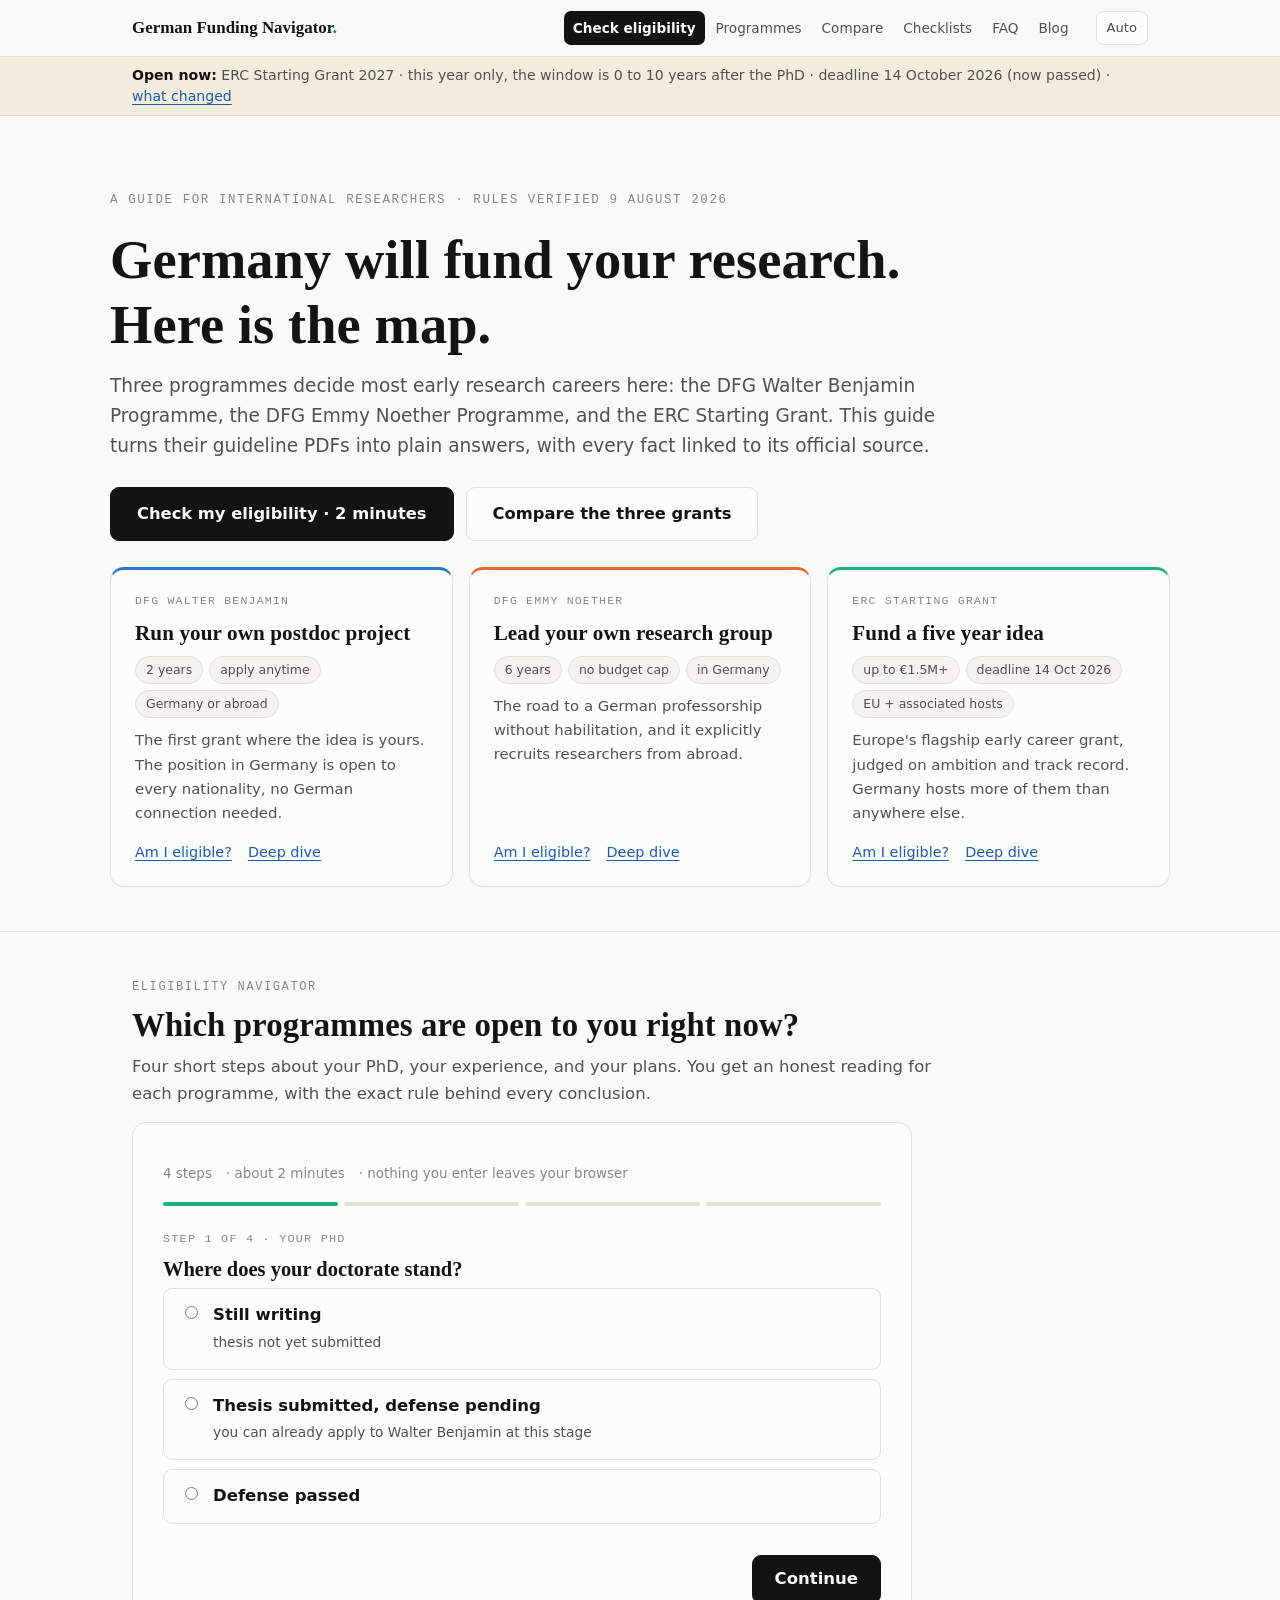
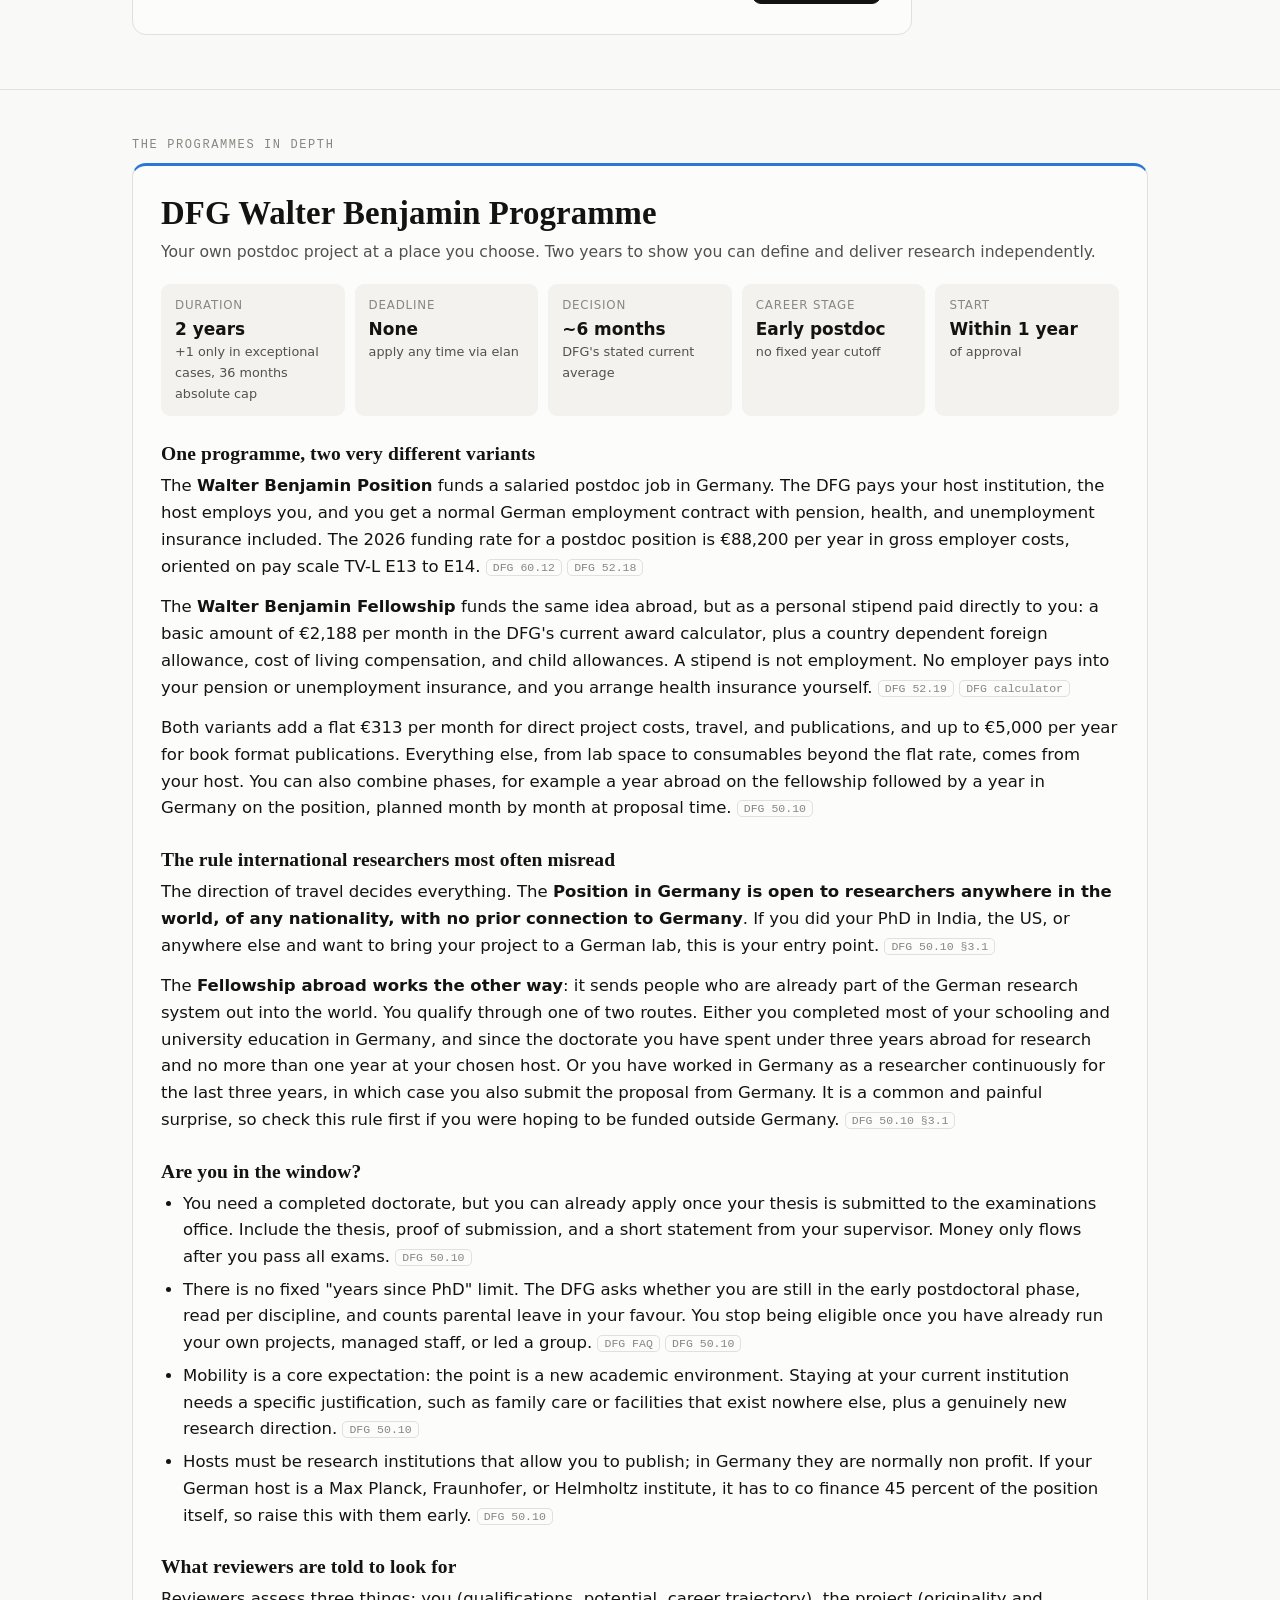
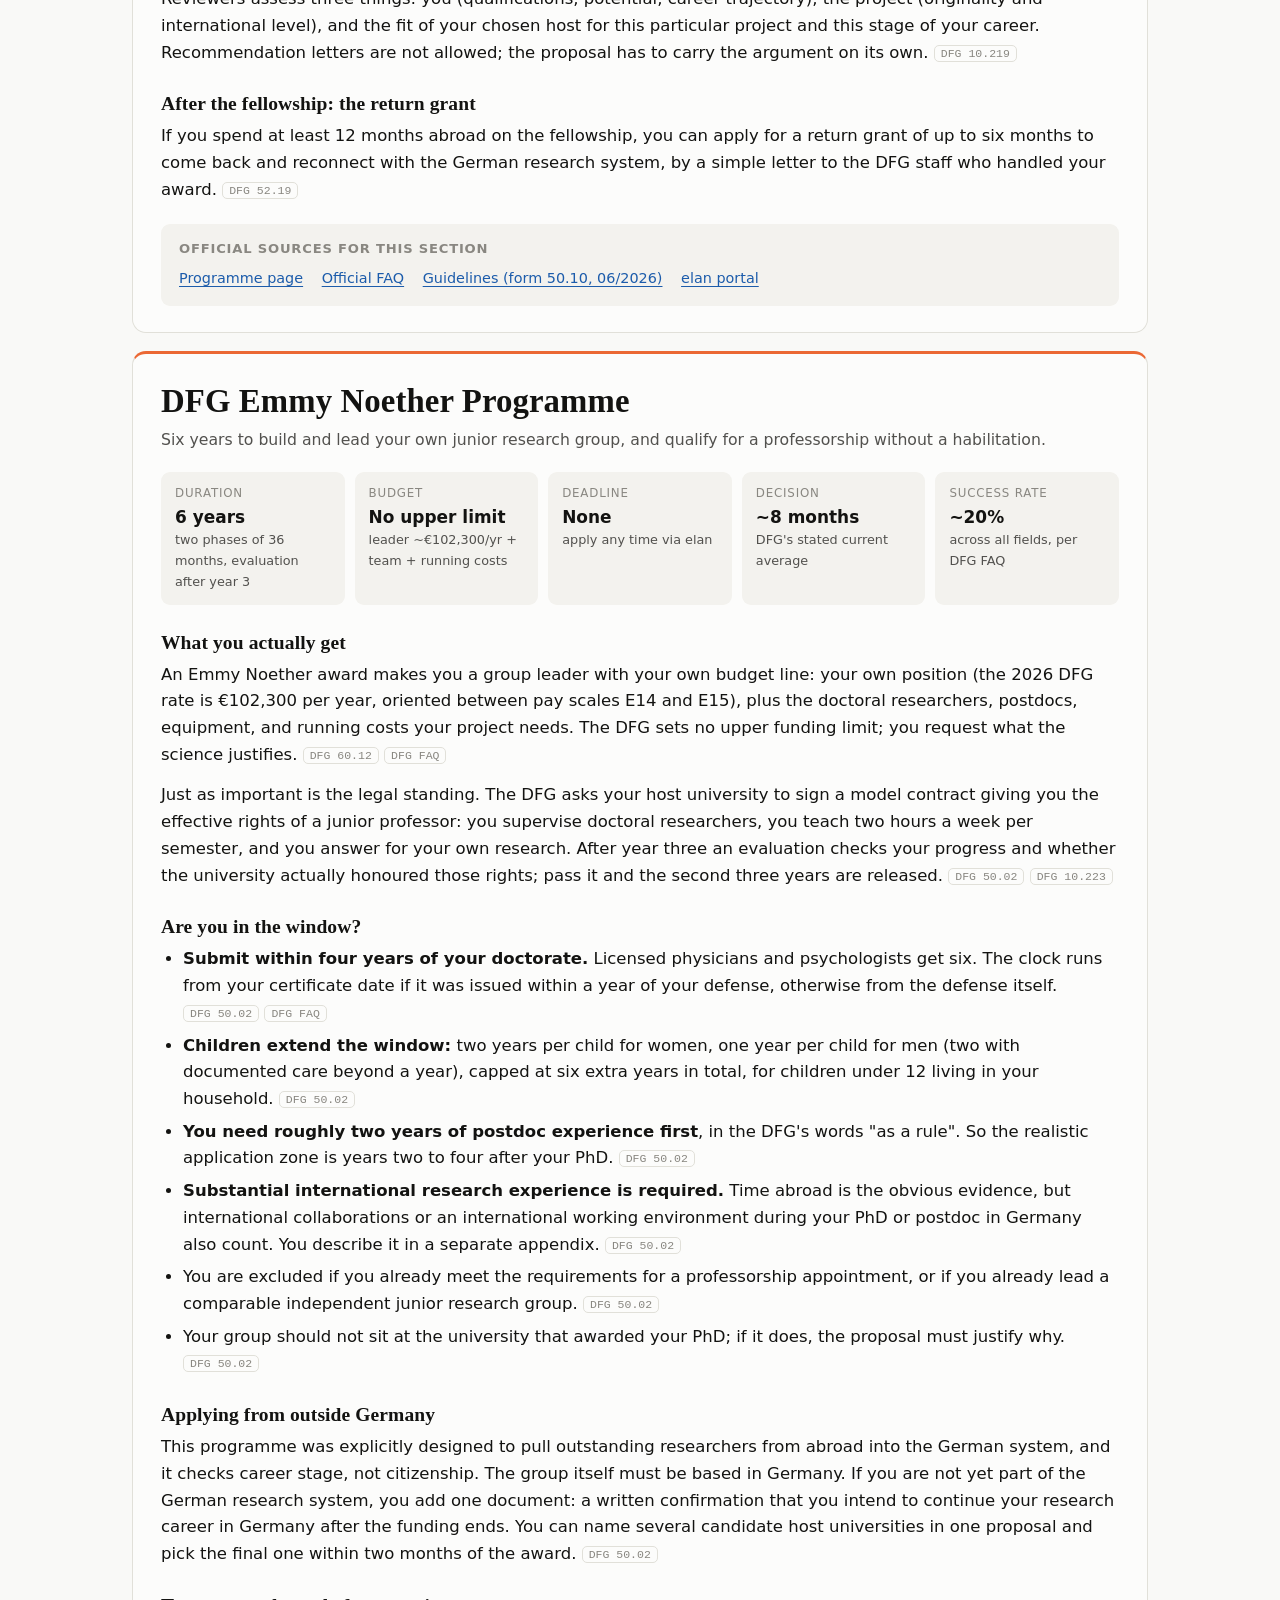
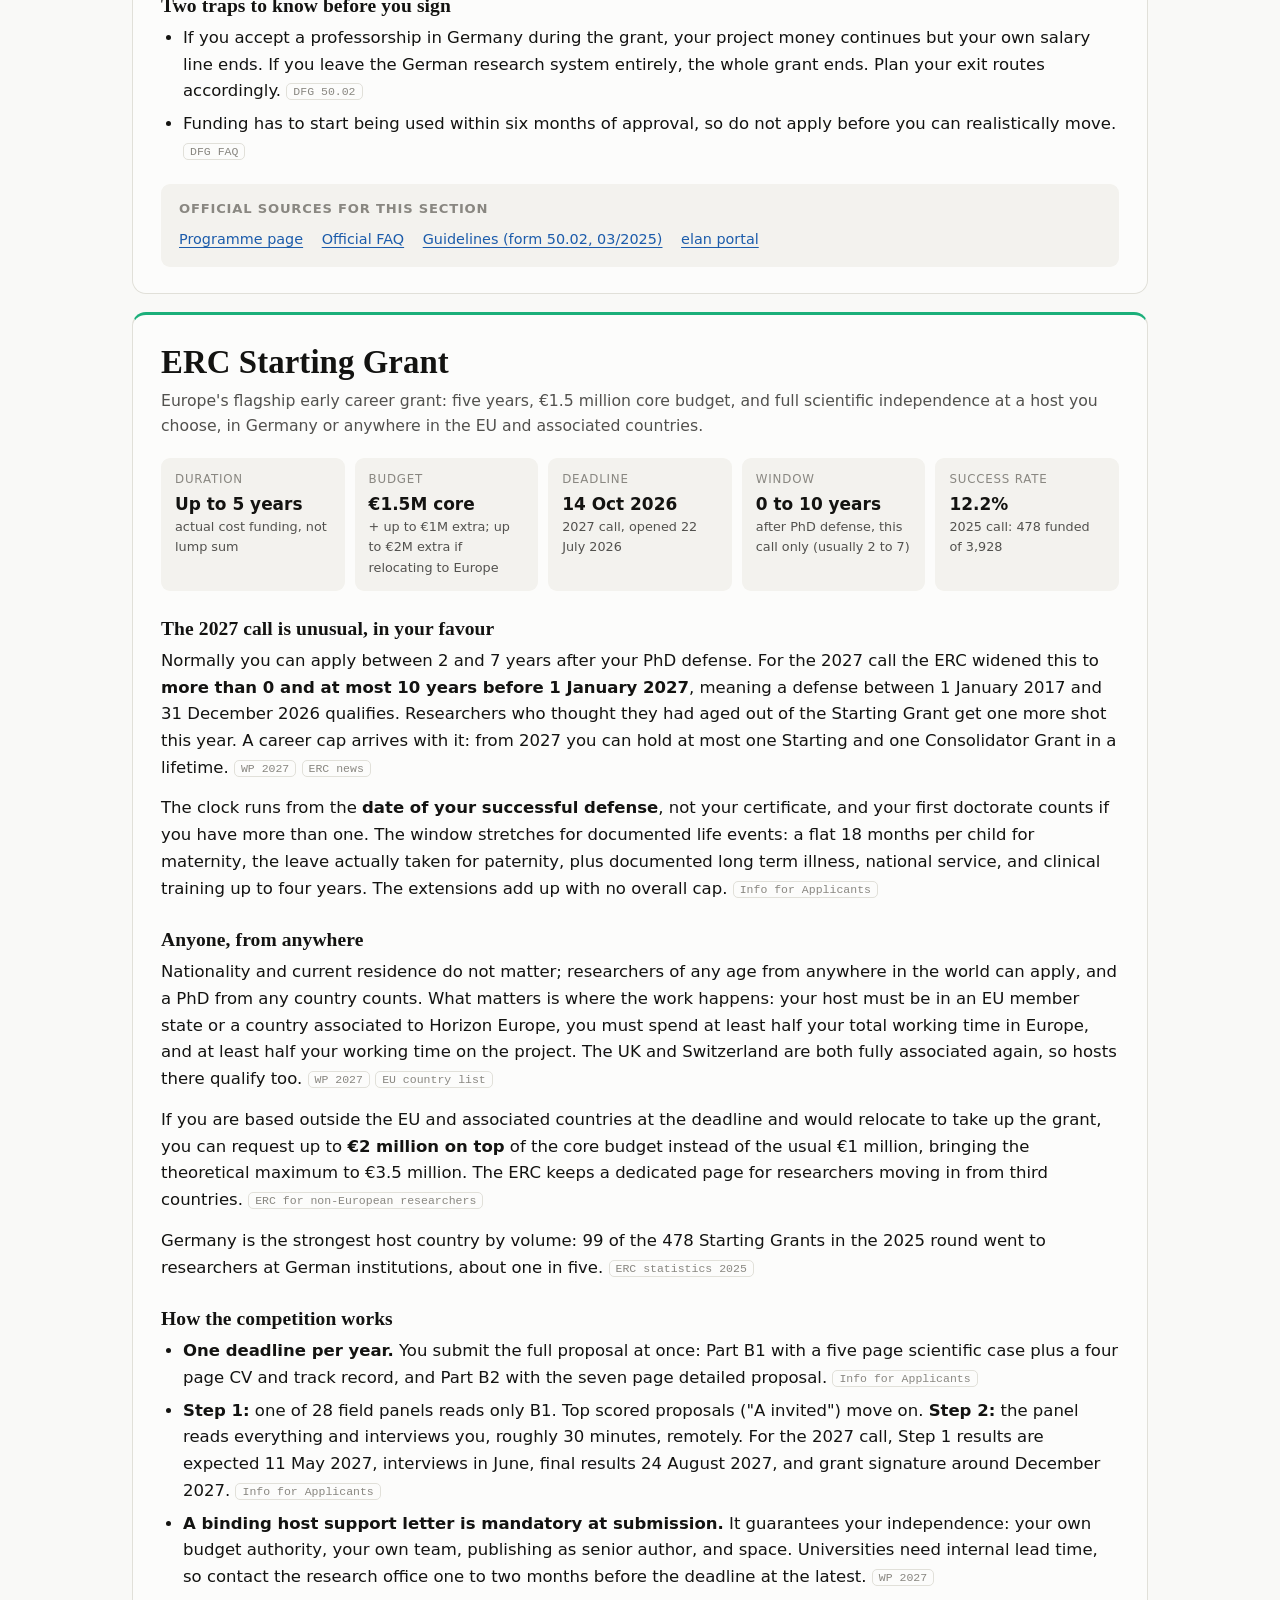
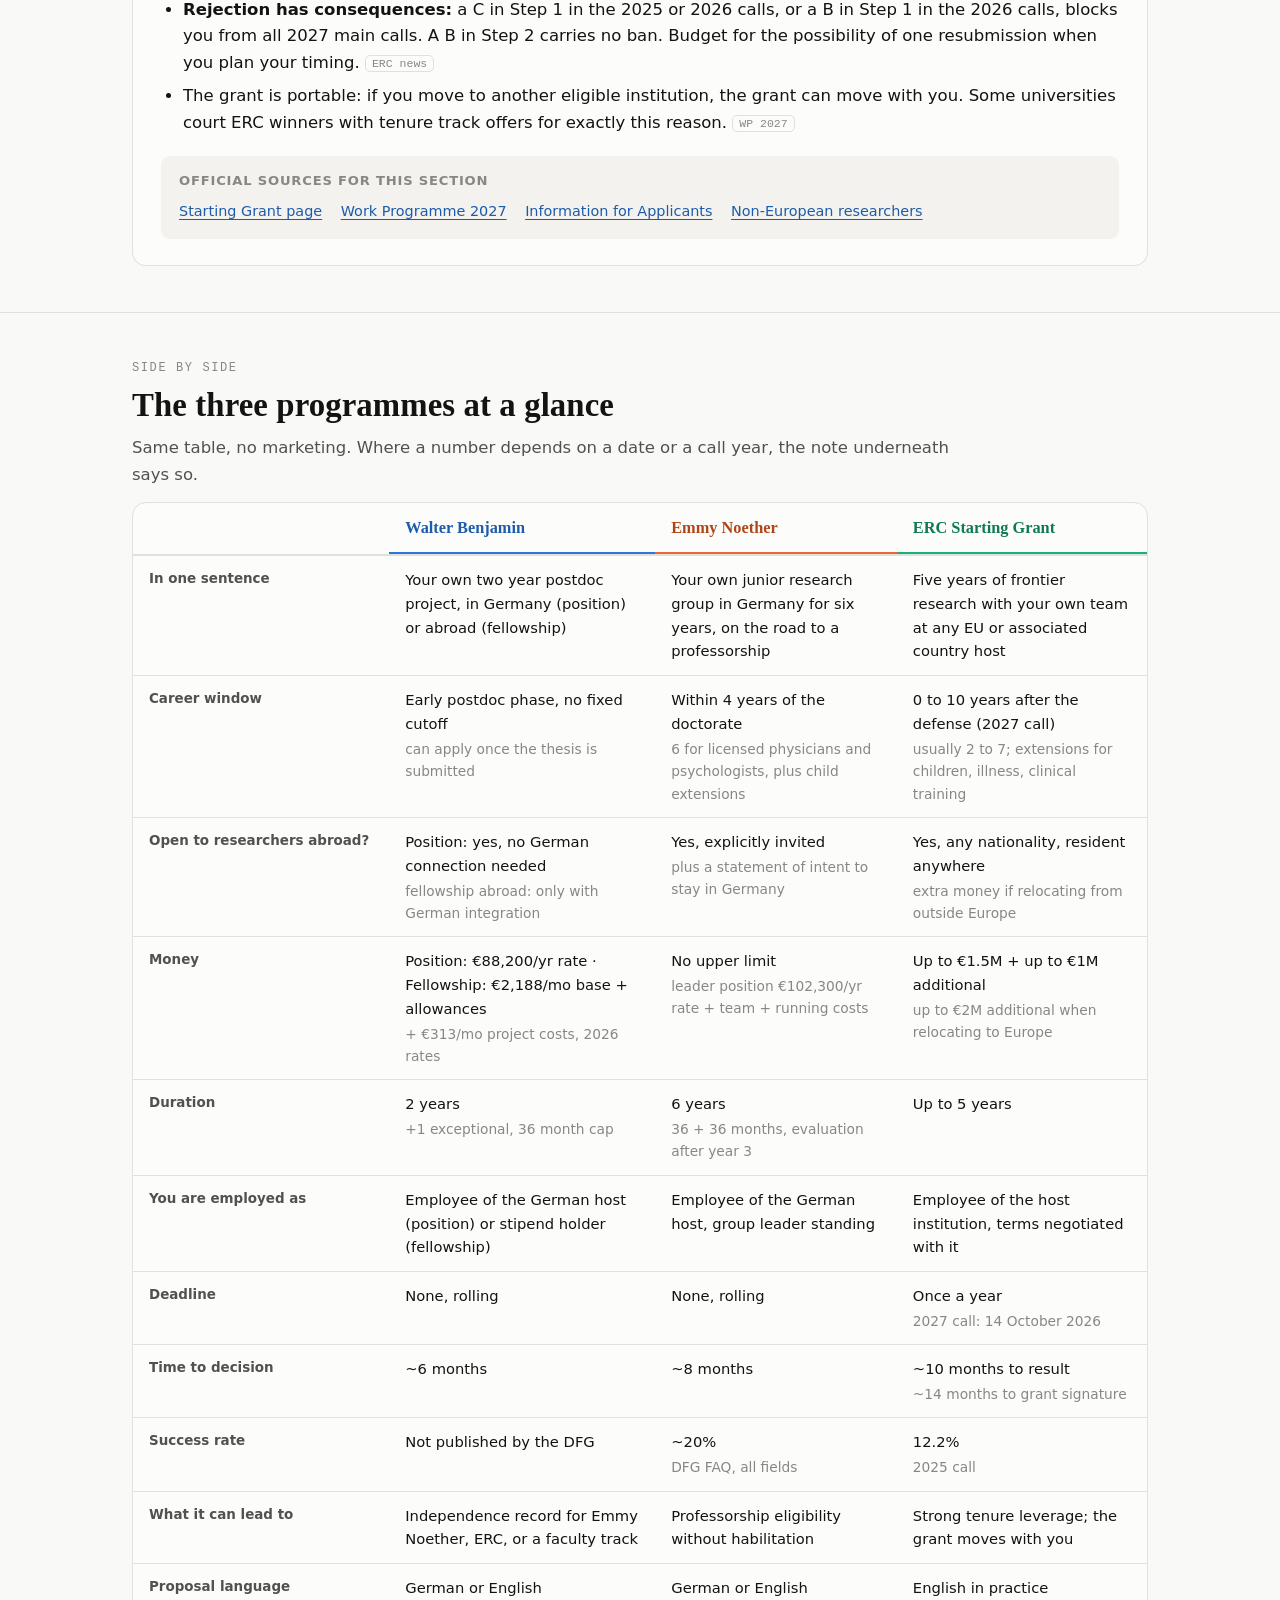
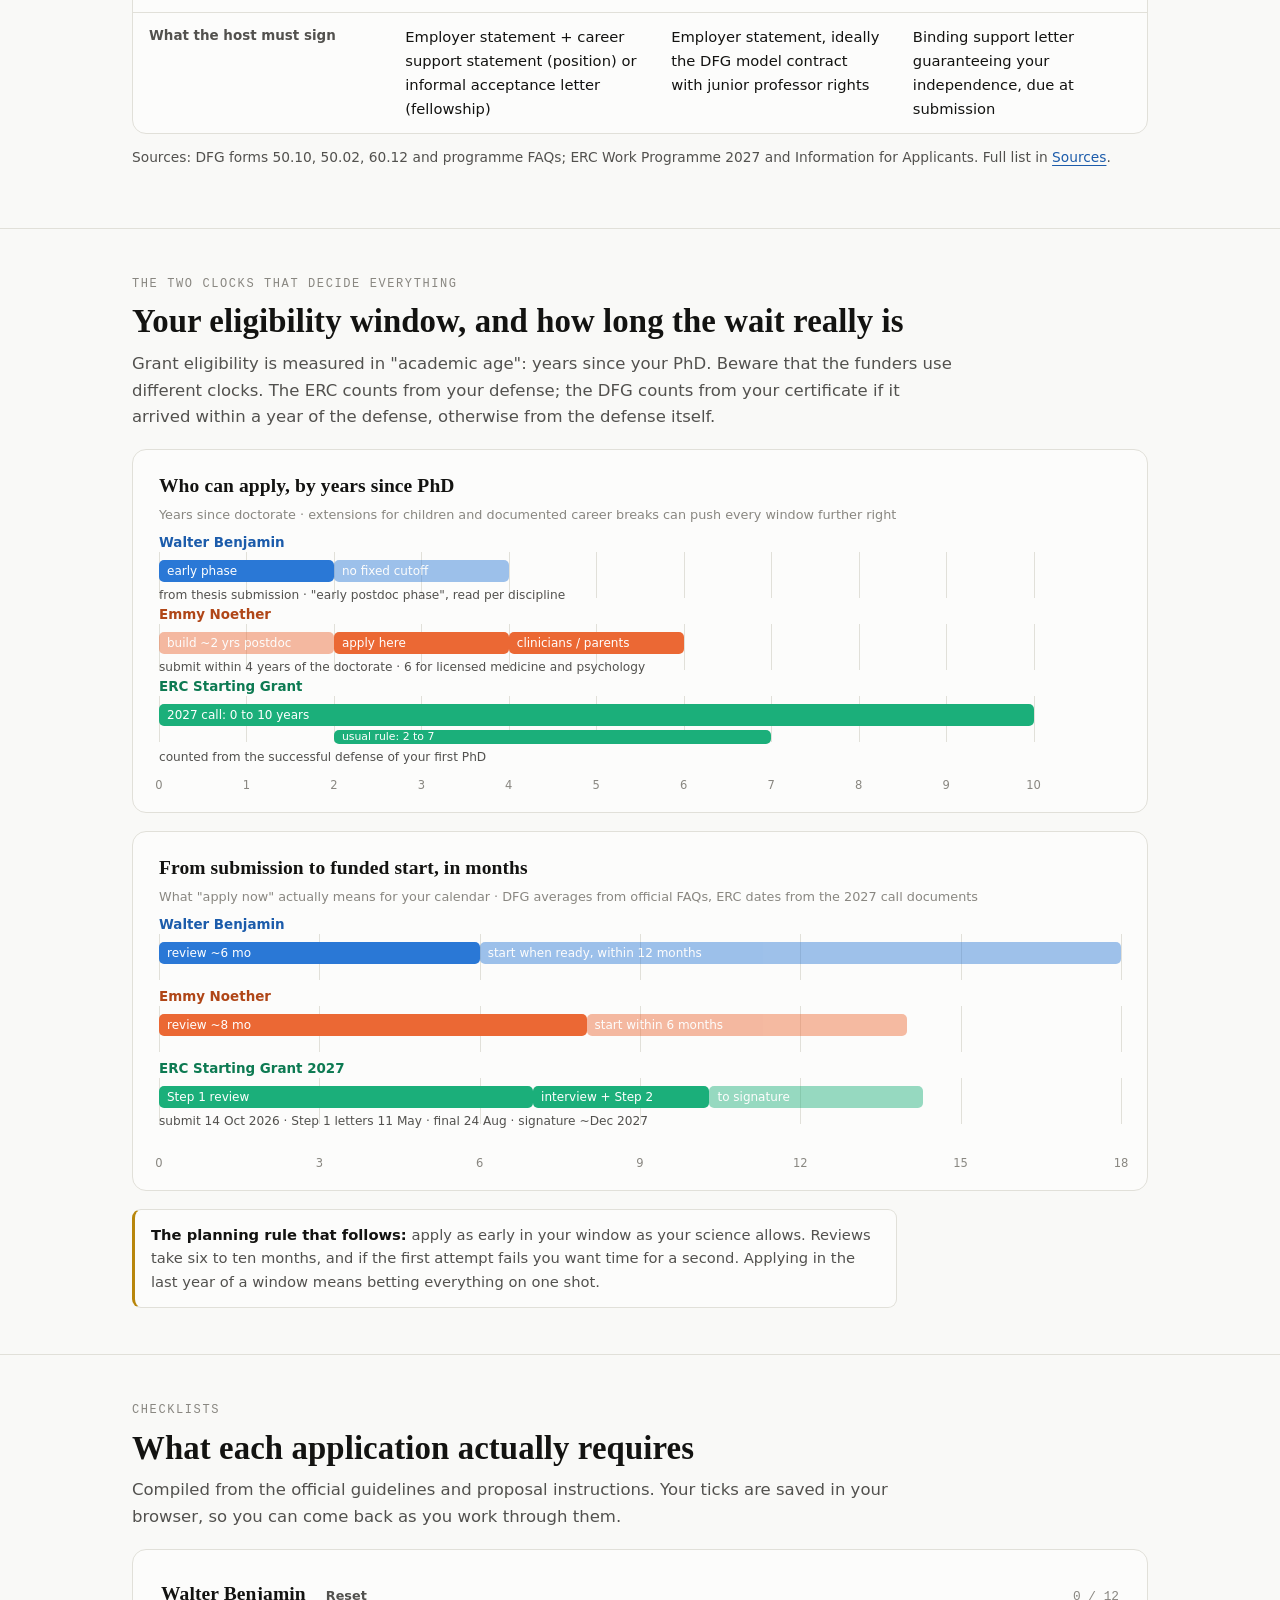
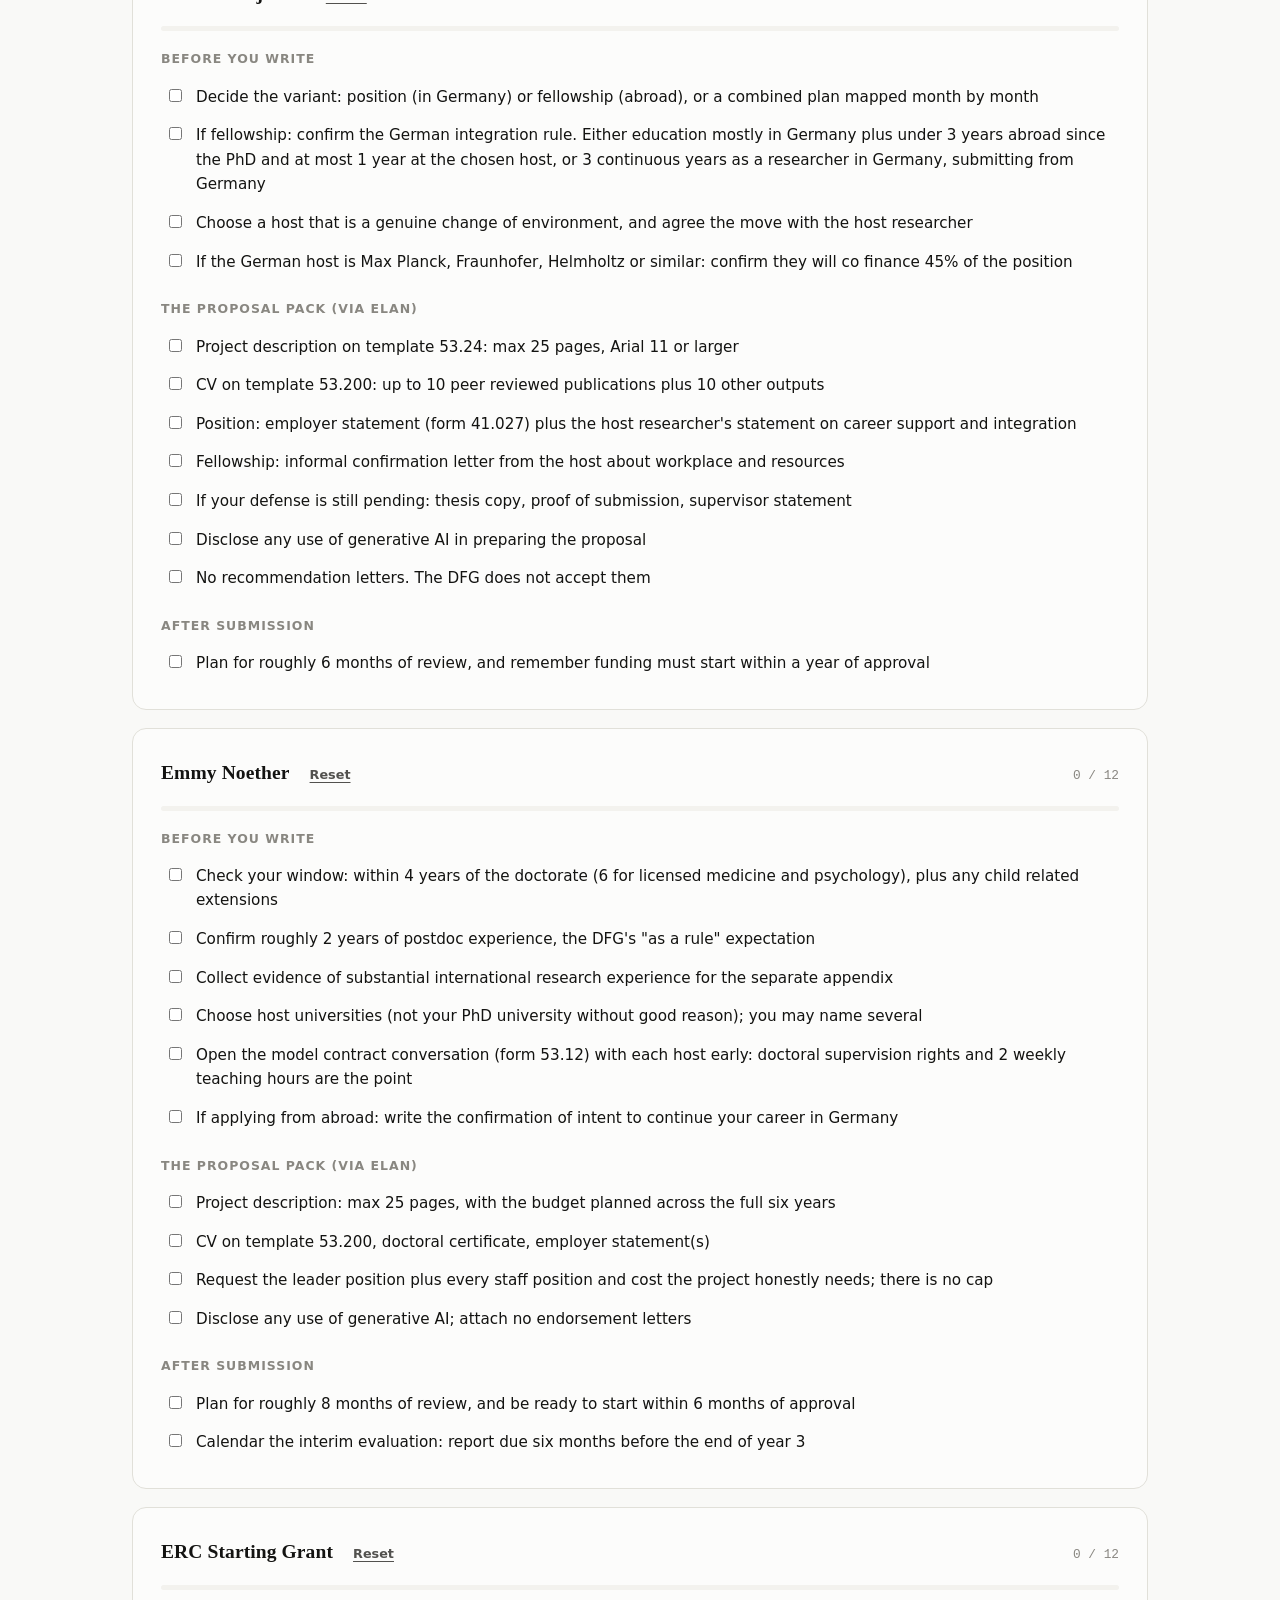
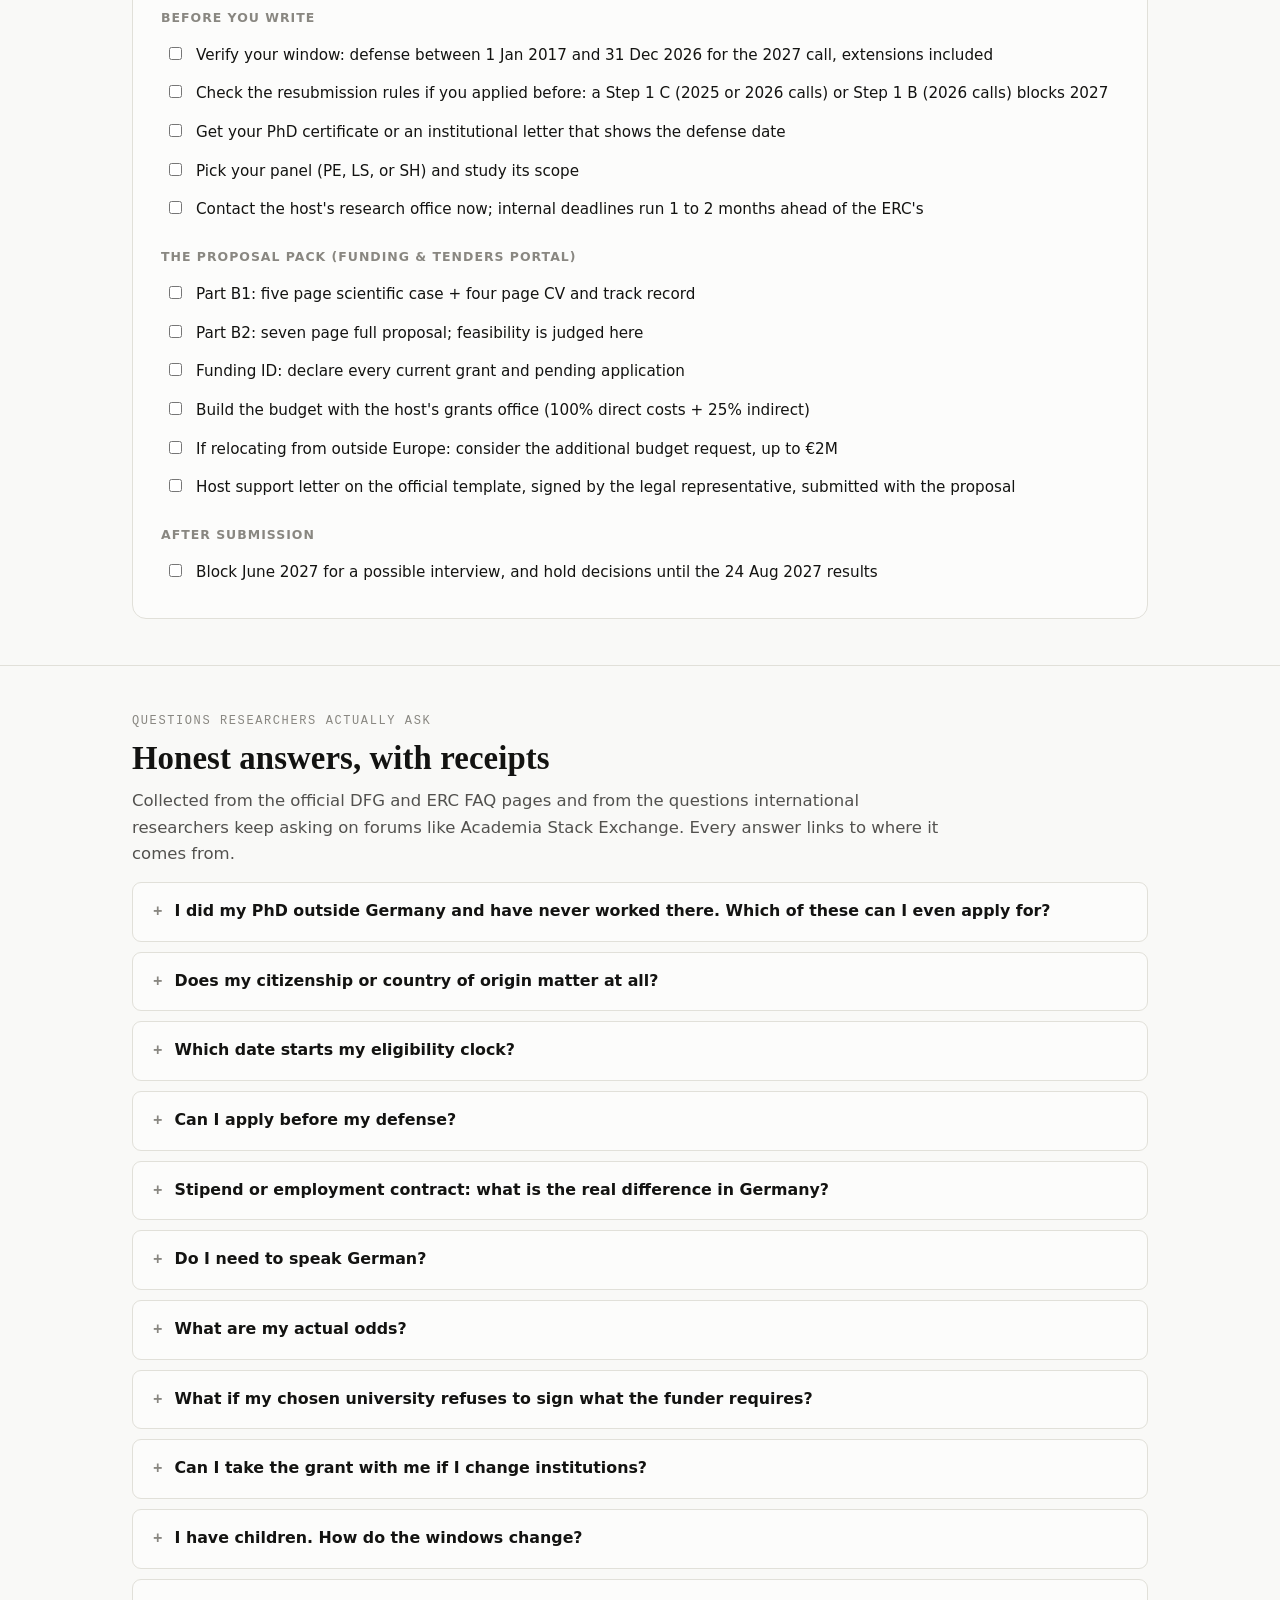
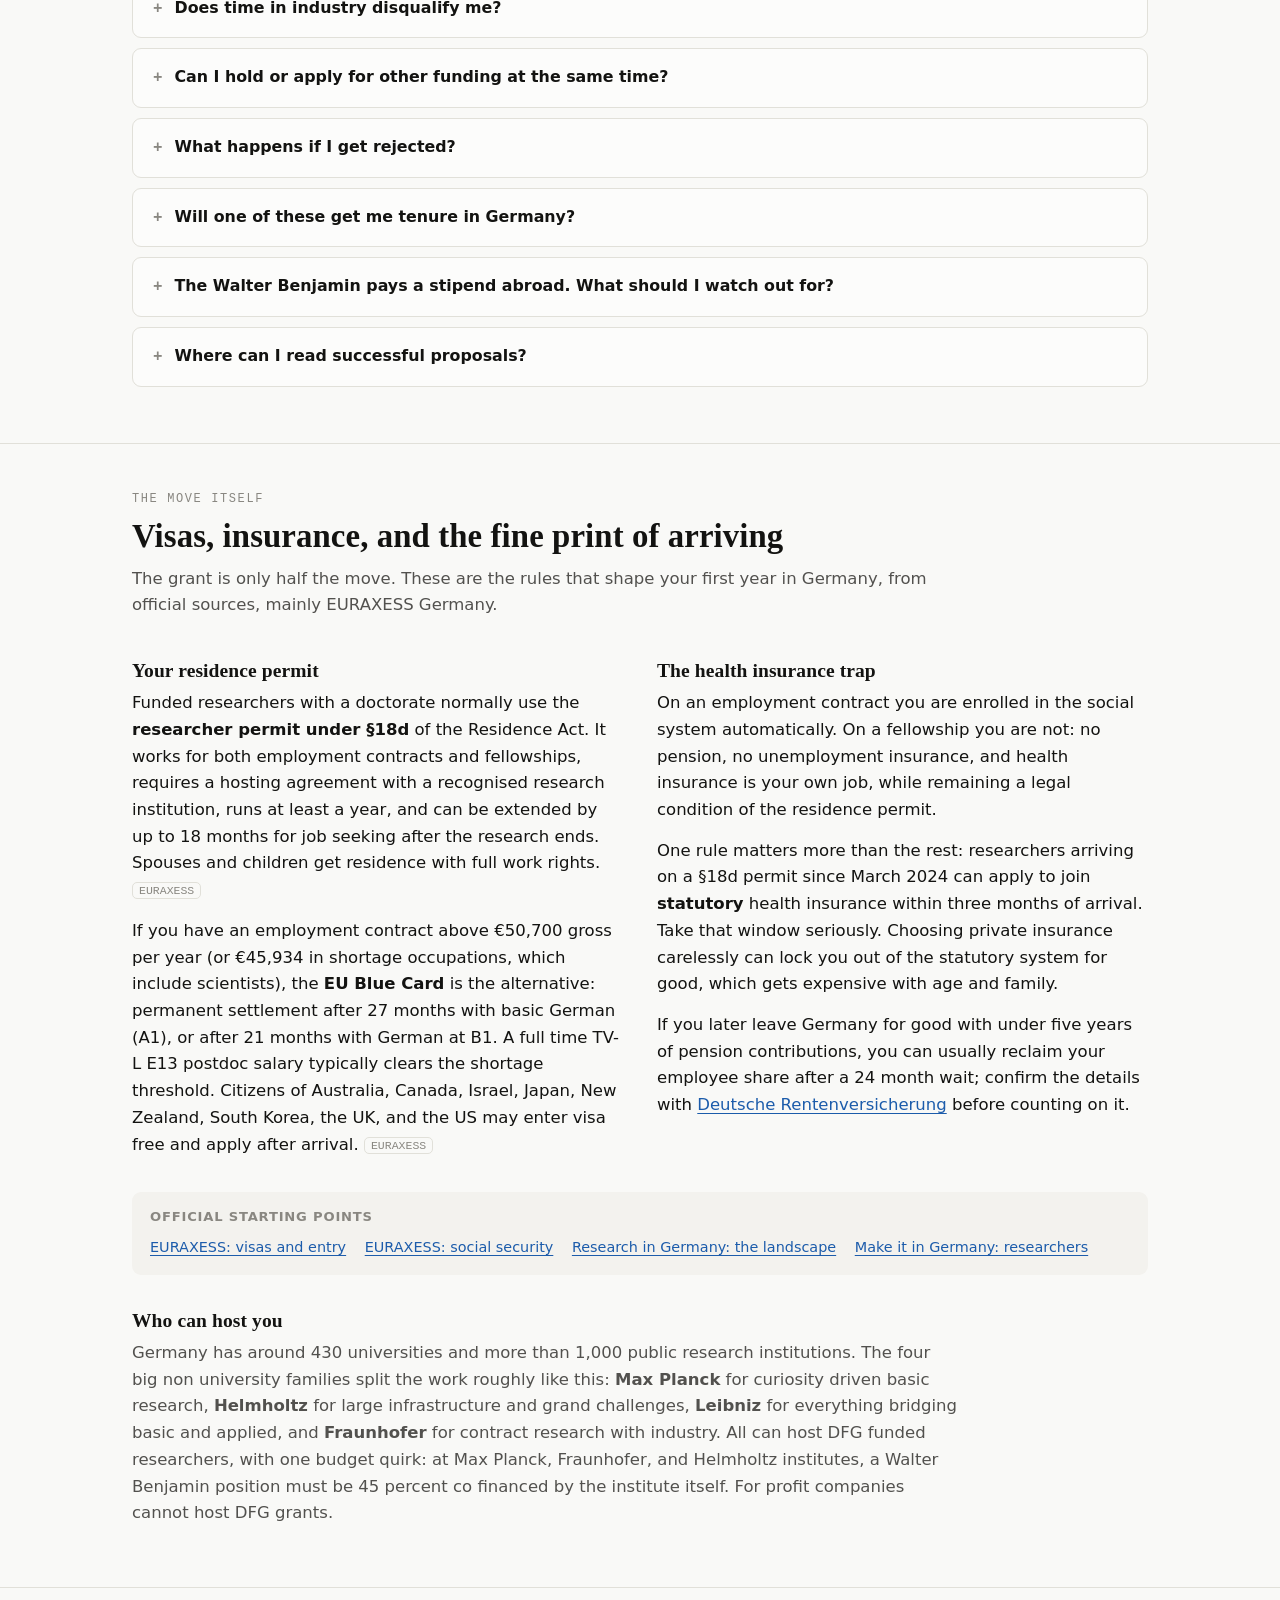
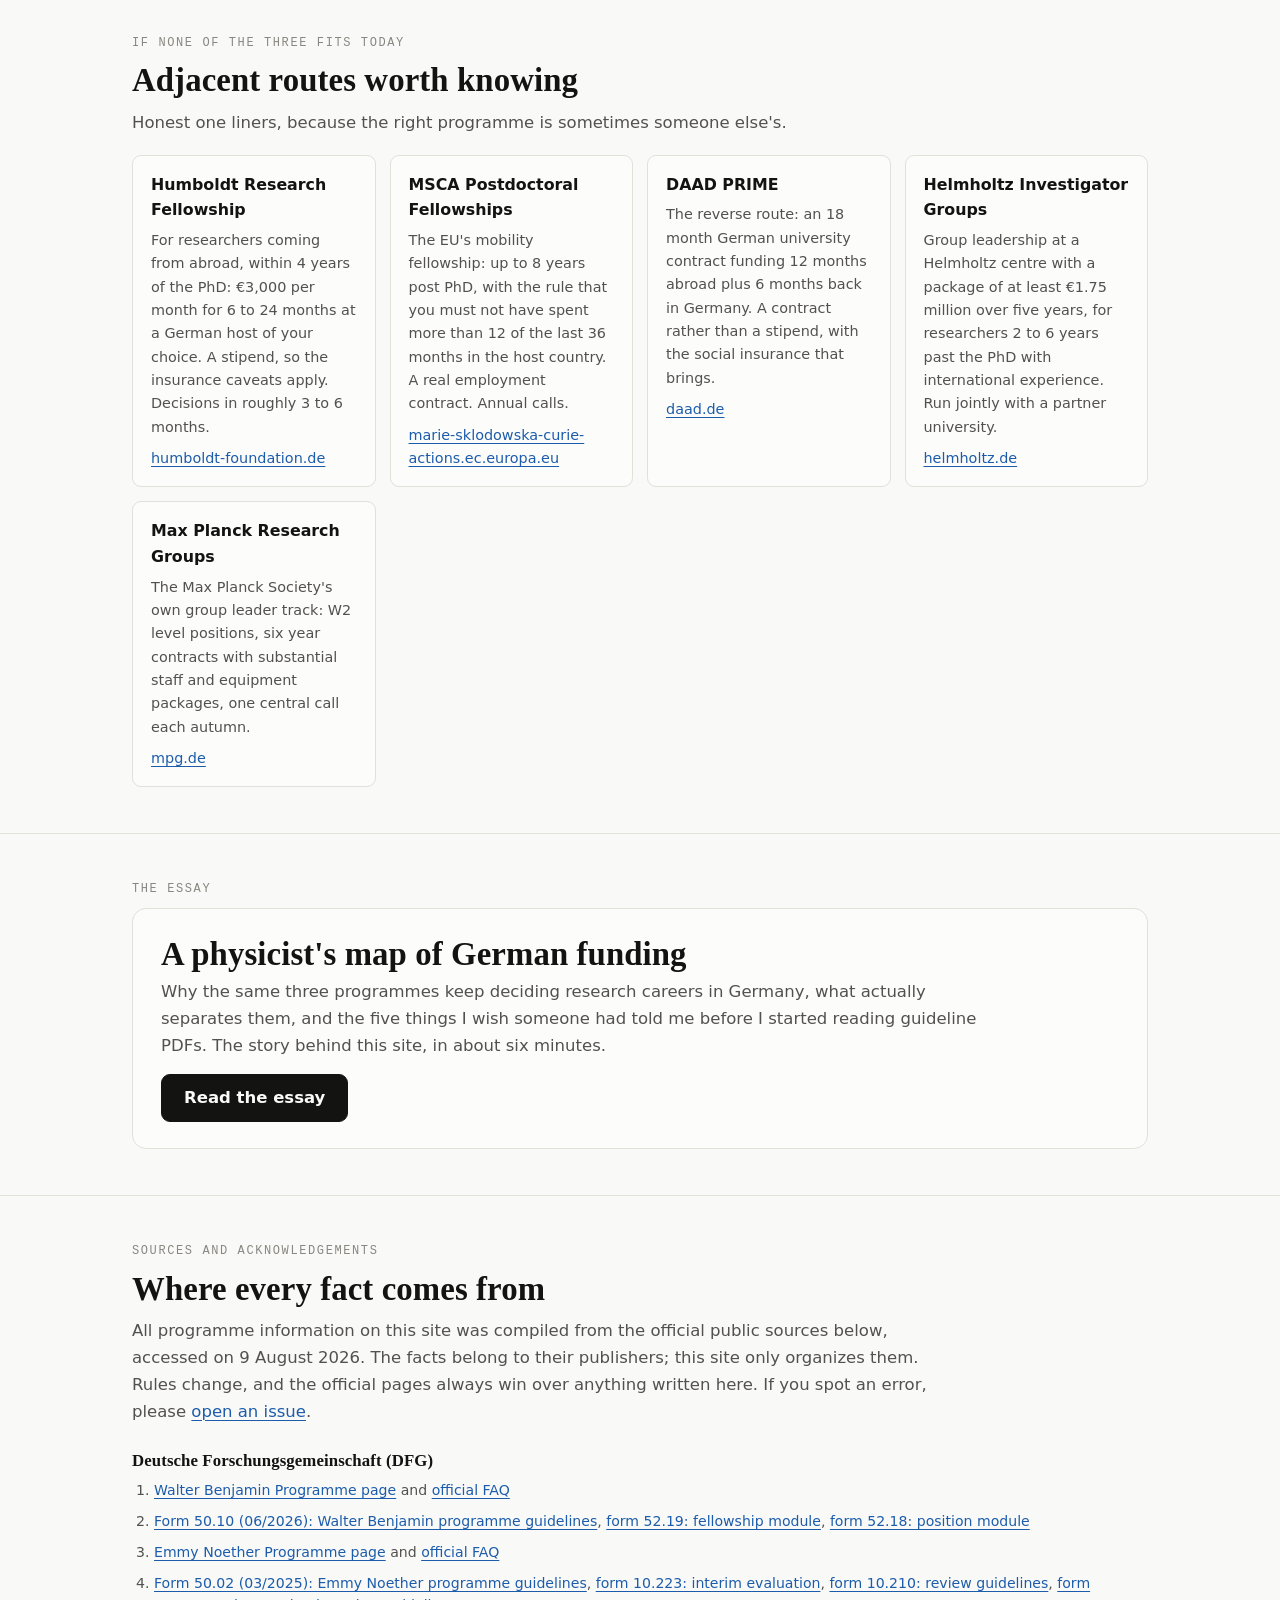
==== commit ca190e63: "Redesign around the visitor's first question New headline (Germany will fund your research. Here is " ====
--- a/index.html
+++ b/index.html
@@ -18,33 +18,53 @@
   <div class="wrap">
     <a class="brand" href="#top">German Funding Navigator<span class="dot">.</span></a>
     <nav class="site-nav" aria-label="Sections">
-      <a href="#navigator">Navigator</a>
+      <a class="nav-cta" href="#navigator">Check eligibility</a>
       <a href="#walter-benjamin">Programmes</a>
       <a href="#compare">Compare</a>
-      <a href="#timelines">Timelines</a>
       <a href="#checklists">Checklists</a>
       <a href="#faq">FAQ</a>
-      <a href="#moving">Moving</a>
-      <a href="#sources">Sources</a>
       <a href="blog.html">Blog</a>
     </nav>
     <button class="theme-btn" id="themeBtn" aria-label="Switch color theme">Theme</button>
   </div>
 </header>
 
+<div class="ribbon" role="note">
+  <div class="wrap"><strong>Open now:</strong> ERC Starting Grant 2027 · this year only, the window is 0 to 10 years after the PhD · deadline 14 October 2026 (<span id="ercCountdown"></span>) · <a href="#erc">what changed</a></div>
+</div>
+
 <main id="top">
 
 <div class="wrap hero">
   <p class="kicker">A guide for international researchers · rules verified 9 August 2026</p>
-  <h1>Three funding routes into German research, mapped.</h1>
-  <p class="lede">Germany funds early career research generously, but the rules are scattered across guideline PDFs, FAQ pages, and portal footnotes. This site pulls them into one place for the three programmes that matter most when you want to run your own project here: the DFG Walter Benjamin Programme, the DFG Emmy Noether Programme, and the ERC Starting Grant. Every fact links back to the official source it came from.</p>
-  <div class="chip-row">
-    <a class="chip" href="#walter-benjamin"><span class="swatch wb"></span>Walter Benjamin · your own postdoc project</a>
-    <a class="chip" href="#emmy-noether"><span class="swatch en"></span>Emmy Noether · your own research group</a>
-    <a class="chip" href="#erc"><span class="swatch erc"></span>ERC Starting Grant · five years, up to €1.5M+</a>
-  </div>
-  <div class="notice urgent" role="note">
-    <div><strong>Time sensitive:</strong> the ERC Starting Grant 2027 call is open now with a widened eligibility window of 0 to 10 years after your PhD defense, instead of the usual 2 to 7. The deadline is <strong>14 October 2026</strong> (<span id="ercCountdown"></span>). If your defense was ever "too long ago" for the ERC, this is the year to look again. <a href="https://erc.europa.eu/news-events/news/changes-2026-and-2027-work-programmes" target="_blank" rel="noopener">Official announcement</a></div>
+  <h1>Germany will fund your research.<br>Here is the map.</h1>
+  <p class="lede">Three programmes decide most early research careers here: the DFG Walter Benjamin Programme, the DFG Emmy Noether Programme, and the ERC Starting Grant. This guide turns their guideline PDFs into plain answers, with every fact linked to its official source.</p>
+  <div class="cta-row">
+    <a class="btn primary big" href="#navigator">Check my eligibility · 2 minutes</a>
+    <a class="btn big" href="#compare">Compare the three grants</a>
+  </div>
+  <div class="paths">
+    <div class="path-card wb">
+      <span class="path-eyebrow">DFG Walter Benjamin</span>
+      <h3>Run your own postdoc project</h3>
+      <div class="path-stats"><span class="stat-pill">2 years</span><span class="stat-pill">apply anytime</span><span class="stat-pill">Germany or abroad</span></div>
+      <p>The first grant where the idea is yours. The position in Germany is open to every nationality, no German connection needed.</p>
+      <div class="path-links"><a href="#navigator">Am I eligible?</a><a href="#walter-benjamin">Deep dive</a></div>
+    </div>
+    <div class="path-card en">
+      <span class="path-eyebrow">DFG Emmy Noether</span>
+      <h3>Lead your own research group</h3>
+      <div class="path-stats"><span class="stat-pill">6 years</span><span class="stat-pill">no budget cap</span><span class="stat-pill">in Germany</span></div>
+      <p>The road to a German professorship without habilitation, and it explicitly recruits researchers from abroad.</p>
+      <div class="path-links"><a href="#navigator">Am I eligible?</a><a href="#emmy-noether">Deep dive</a></div>
+    </div>
+    <div class="path-card erc">
+      <span class="path-eyebrow">ERC Starting Grant</span>
+      <h3>Fund a five year idea</h3>
+      <div class="path-stats"><span class="stat-pill">up to €1.5M+</span><span class="stat-pill">deadline 14 Oct 2026</span><span class="stat-pill">EU + associated hosts</span></div>
+      <p>Europe's flagship early career grant, judged on ambition and track record. Germany hosts more of them than anywhere else.</p>
+      <div class="path-links"><a href="#navigator">Am I eligible?</a><a href="#erc">Deep dive</a></div>
+    </div>
   </div>
 </div>
 
@@ -53,11 +73,12 @@
 <!-- ============ NAVIGATOR ============ -->
 <section id="navigator">
   <div class="wrap">
-    <p class="sec-label">01 · Eligibility navigator</p>
+    <p class="sec-label">Eligibility navigator</p>
     <h2>Which programmes are open to you right now?</h2>
-    <p class="sec-intro">Answer a few questions about your PhD, your experience, and your plans. You get an honest reading of where you stand with each programme, based on the current official rules, with the exact rule quoted for anything that affects you. Nothing you enter leaves your browser.</p>
+    <p class="sec-intro">Four short steps about your PhD, your experience, and your plans. You get an honest reading for each programme, with the exact rule behind every conclusion.</p>
 
     <div class="wizard" id="wizard" aria-live="polite">
+      <div class="wiz-meta"><span>4 steps</span><span>about 2 minutes</span><span>nothing you enter leaves your browser</span></div>
       <div class="wiz-progress" id="wizProgress" aria-hidden="true"></div>
       <div id="wizBody"><!-- steps rendered by script --></div>
       <div class="wiz-nav">
@@ -74,7 +95,7 @@
 <!-- ============ DEEP DIVES ============ -->
 <section id="walter-benjamin">
   <div class="wrap">
-    <p class="sec-label">02 · The programmes in depth</p>
+    <p class="sec-label">The programmes in depth</p>
 
     <div class="card prog-card wb">
       <h2>DFG Walter Benjamin Programme</h2>
@@ -210,7 +231,7 @@
 <!-- ============ COMPARE ============ -->
 <section id="compare">
   <div class="wrap">
-    <p class="sec-label">03 · Side by side</p>
+    <p class="sec-label">Side by side</p>
     <h2>The three programmes at a glance</h2>
     <p class="sec-intro">Same table, no marketing. Where a number depends on a date or a call year, the note underneath says so.</p>
     <div class="table-scroll" role="region" aria-label="Programme comparison table" tabindex="0">
@@ -308,7 +329,7 @@
 <!-- ============ TIMELINES ============ -->
 <section id="timelines">
   <div class="wrap">
-    <p class="sec-label">04 · The two clocks that decide everything</p>
+    <p class="sec-label">The two clocks that decide everything</p>
     <h2>Your eligibility window, and how long the wait really is</h2>
     <p class="sec-intro">Grant eligibility is measured in "academic age": years since your PhD. Beware that the funders use different clocks. The ERC counts from your defense; the DFG counts from your certificate if it arrived within a year of the defense, otherwise from the defense itself.</p>
 
@@ -389,7 +410,7 @@
 <!-- ============ CHECKLISTS ============ -->
 <section id="checklists">
   <div class="wrap">
-    <p class="sec-label">05 · Checklists</p>
+    <p class="sec-label">Checklists</p>
     <h2>What each application actually requires</h2>
     <p class="sec-intro">Compiled from the official guidelines and proposal instructions. Your ticks are saved in your browser, so you can come back as you work through them.</p>
 
@@ -459,7 +480,7 @@
 <!-- ============ FAQ ============ -->
 <section id="faq">
   <div class="wrap">
-    <p class="sec-label">06 · Questions researchers actually ask</p>
+    <p class="sec-label">Questions researchers actually ask</p>
     <h2>Honest answers, with receipts</h2>
     <p class="sec-intro">Collected from the official DFG and ERC FAQ pages and from the questions international researchers keep asking on forums like Academia Stack Exchange. Every answer links to where it comes from.</p>
 
@@ -566,7 +587,7 @@
 <!-- ============ MOVING ============ -->
 <section id="moving">
   <div class="wrap">
-    <p class="sec-label">07 · The move itself</p>
+    <p class="sec-label">The move itself</p>
     <h2>Visas, insurance, and the fine print of arriving</h2>
     <p class="sec-intro">The grant is only half the move. These are the rules that shape your first year in Germany, from official sources, mainly EURAXESS Germany.</p>
 
@@ -602,7 +623,7 @@
 <!-- ============ ALTERNATIVES ============ -->
 <section id="alternatives">
   <div class="wrap">
-    <p class="sec-label">08 · If none of the three fits today</p>
+    <p class="sec-label">If none of the three fits today</p>
     <h2>Adjacent routes worth knowing</h2>
     <p class="sec-intro">Honest one liners, because the right programme is sometimes someone else's.</p>
     <div class="alt-grid">
@@ -640,7 +661,7 @@
 <!-- ============ BLOG TEASER ============ -->
 <section id="blog-teaser">
   <div class="wrap">
-    <p class="sec-label">09 · The essay</p>
+    <p class="sec-label">The essay</p>
     <div class="card">
       <h2 style="margin-bottom:6px">A physicist's map of German funding</h2>
       <p class="sec-intro" style="margin-bottom:14px">Why the same three programmes keep deciding research careers in Germany, what actually separates them, and the five things I wish someone had told me before I started reading guideline PDFs. The story behind this site, in about six minutes.</p>
@@ -654,7 +675,7 @@
 <!-- ============ SOURCES ============ -->
 <section id="sources" class="sources">
   <div class="wrap">
-    <p class="sec-label">10 · Sources and acknowledgements</p>
+    <p class="sec-label">Sources and acknowledgements</p>
     <h2>Where every fact comes from</h2>
     <p class="sec-intro">All programme information on this site was compiled from the official public sources below, accessed on 9 August 2026. The facts belong to their publishers; this site only organizes them. Rules change, and the official pages always win over anything written here. If you spot an error, please <a href="https://github.com/JeelSwami/german-funding-navigator/issues" target="_blank" rel="noopener">open an issue</a>.</p>
 
@@ -1083,7 +1104,13 @@
       h += "</ul><p class='v-links'>" + v.links + "</p></div>";
     });
     h += '<p class="caveat">The wizard applies the published rules arithmetically. It cannot weigh your science, and borderline cases have human answers: the DFG head office and the ERC national contact points respond to exactly these questions. Rules change; the <a href="#sources">official sources</a> always win.</p>';
+    h += '<p style="margin-top:14px"><button class="btn" id="wizAdjust" type="button">Adjust my answers</button></p>';
     verdictsEl.innerHTML = h;
+    var adj = document.getElementById("wizAdjust");
+    if (adj) adj.addEventListener("click", function () {
+      stepIndex = 0; verdictsEl.hidden = true; renderStep();
+      document.getElementById("wizard").scrollIntoView({ behavior: "smooth", block: "start" });
+    });
     verdictsEl.hidden = false;
     verdictsEl.scrollIntoView({ behavior: "smooth", block: "nearest" });
   }
--- a/styles.css
+++ b/styles.css
@@ -406,3 +406,65 @@
   .wizard { padding: 20px; }
   .site-nav { display: none; }
 }
+
+/* ---------- redesign: ribbon, path cards, ctas ---------- */
+h1 { text-wrap: balance; }
+
+.ribbon {
+  background: color-mix(in srgb, var(--warn) 11%, var(--bg));
+  border-bottom: 1px solid var(--line);
+  font-size: 0.88rem; color: var(--ink-2);
+}
+.ribbon .wrap {
+  padding-top: 8px; padding-bottom: 8px; line-height: 1.5;
+}
+.ribbon strong { color: var(--ink); }
+
+.cta-row { display: flex; gap: 12px; flex-wrap: wrap; margin-top: 4px; }
+.btn.big { padding: 13px 26px; font-size: 1.02rem; }
+a.btn { text-decoration: none; display: inline-block; }
+
+.paths {
+  display: grid; grid-template-columns: repeat(auto-fit, minmax(260px, 1fr));
+  gap: 16px; margin-top: 26px;
+}
+.path-card {
+  background: var(--surface); border: 1px solid var(--line);
+  border-top: 3px solid var(--line); border-radius: var(--radius);
+  padding: 22px 24px; display: flex; flex-direction: column; gap: 10px;
+}
+.path-card.wb { border-top-color: var(--wb); }
+.path-card.en { border-top-color: var(--en); }
+.path-card.erc { border-top-color: var(--erc); }
+.path-eyebrow {
+  font-family: var(--mono); font-size: 0.72rem; letter-spacing: 1.2px;
+  text-transform: uppercase; color: var(--muted);
+}
+.path-card h3 { margin: 0; font-size: 1.32rem; }
+.path-card p { color: var(--ink-2); font-size: 0.93rem; margin: 0; }
+.path-stats { display: flex; flex-wrap: wrap; gap: 6px; }
+.stat-pill {
+  font-size: 0.78rem; border: 1px solid var(--line); border-radius: 999px;
+  padding: 3px 10px; color: var(--ink-2); background: var(--surface-2); white-space: nowrap;
+}
+.path-links { margin-top: auto; padding-top: 6px; display: flex; gap: 16px; font-size: 0.9rem; }
+
+.site-nav a.nav-cta { background: var(--ink); color: var(--bg); font-weight: 600; }
+.site-nav a.nav-cta:hover { background: var(--ink); color: var(--bg); opacity: 0.85; }
+
+.wiz-meta {
+  display: flex; gap: 14px; flex-wrap: wrap;
+  font-size: 0.84rem; color: var(--muted); margin: 10px 0 18px;
+}
+.wiz-meta span::before { content: "· "; }
+.wiz-meta span:first-child::before { content: ""; }
+
+@media (max-width: 640px) {
+  .site-nav {
+    display: flex; flex-wrap: nowrap; overflow-x: auto;
+    -webkit-overflow-scrolling: touch; scrollbar-width: none;
+    margin-left: 0; width: 100%;
+  }
+  .site-nav::-webkit-scrollbar { display: none; }
+  .site-nav a { white-space: nowrap; }
+}
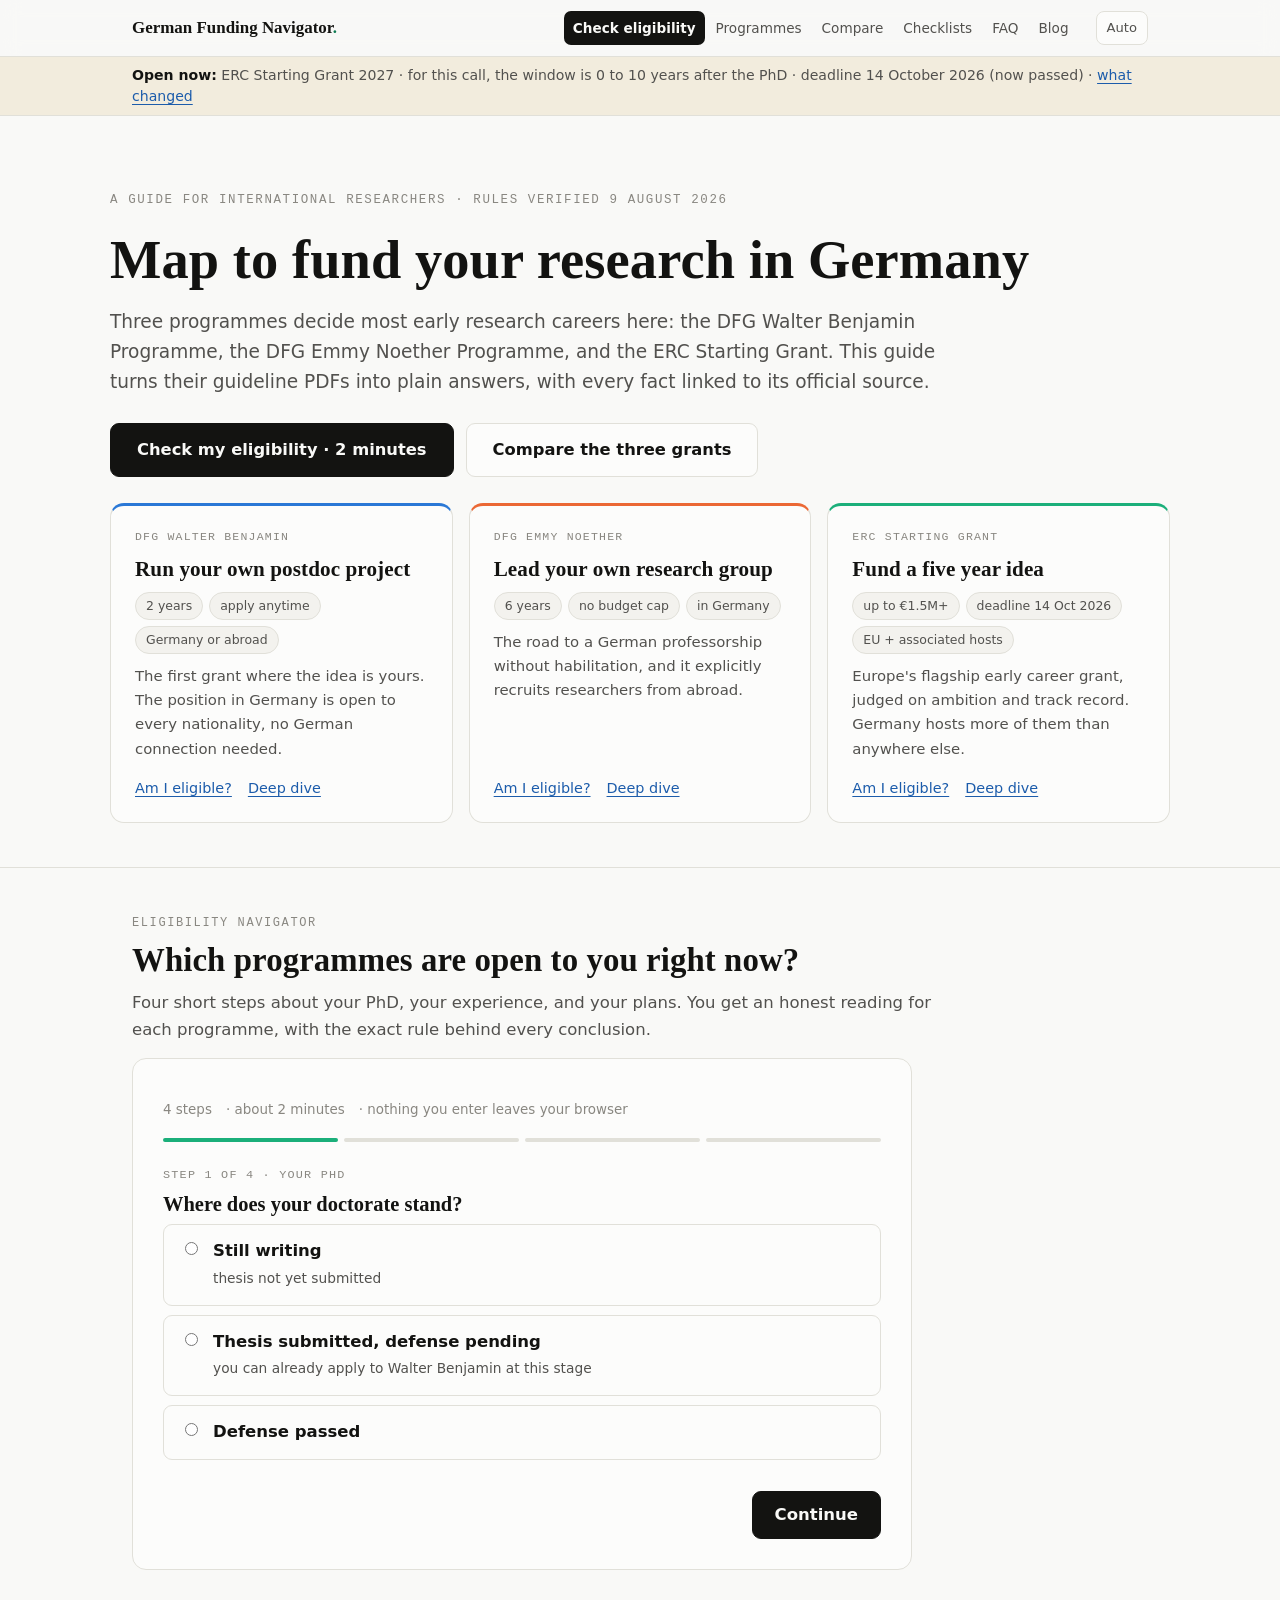
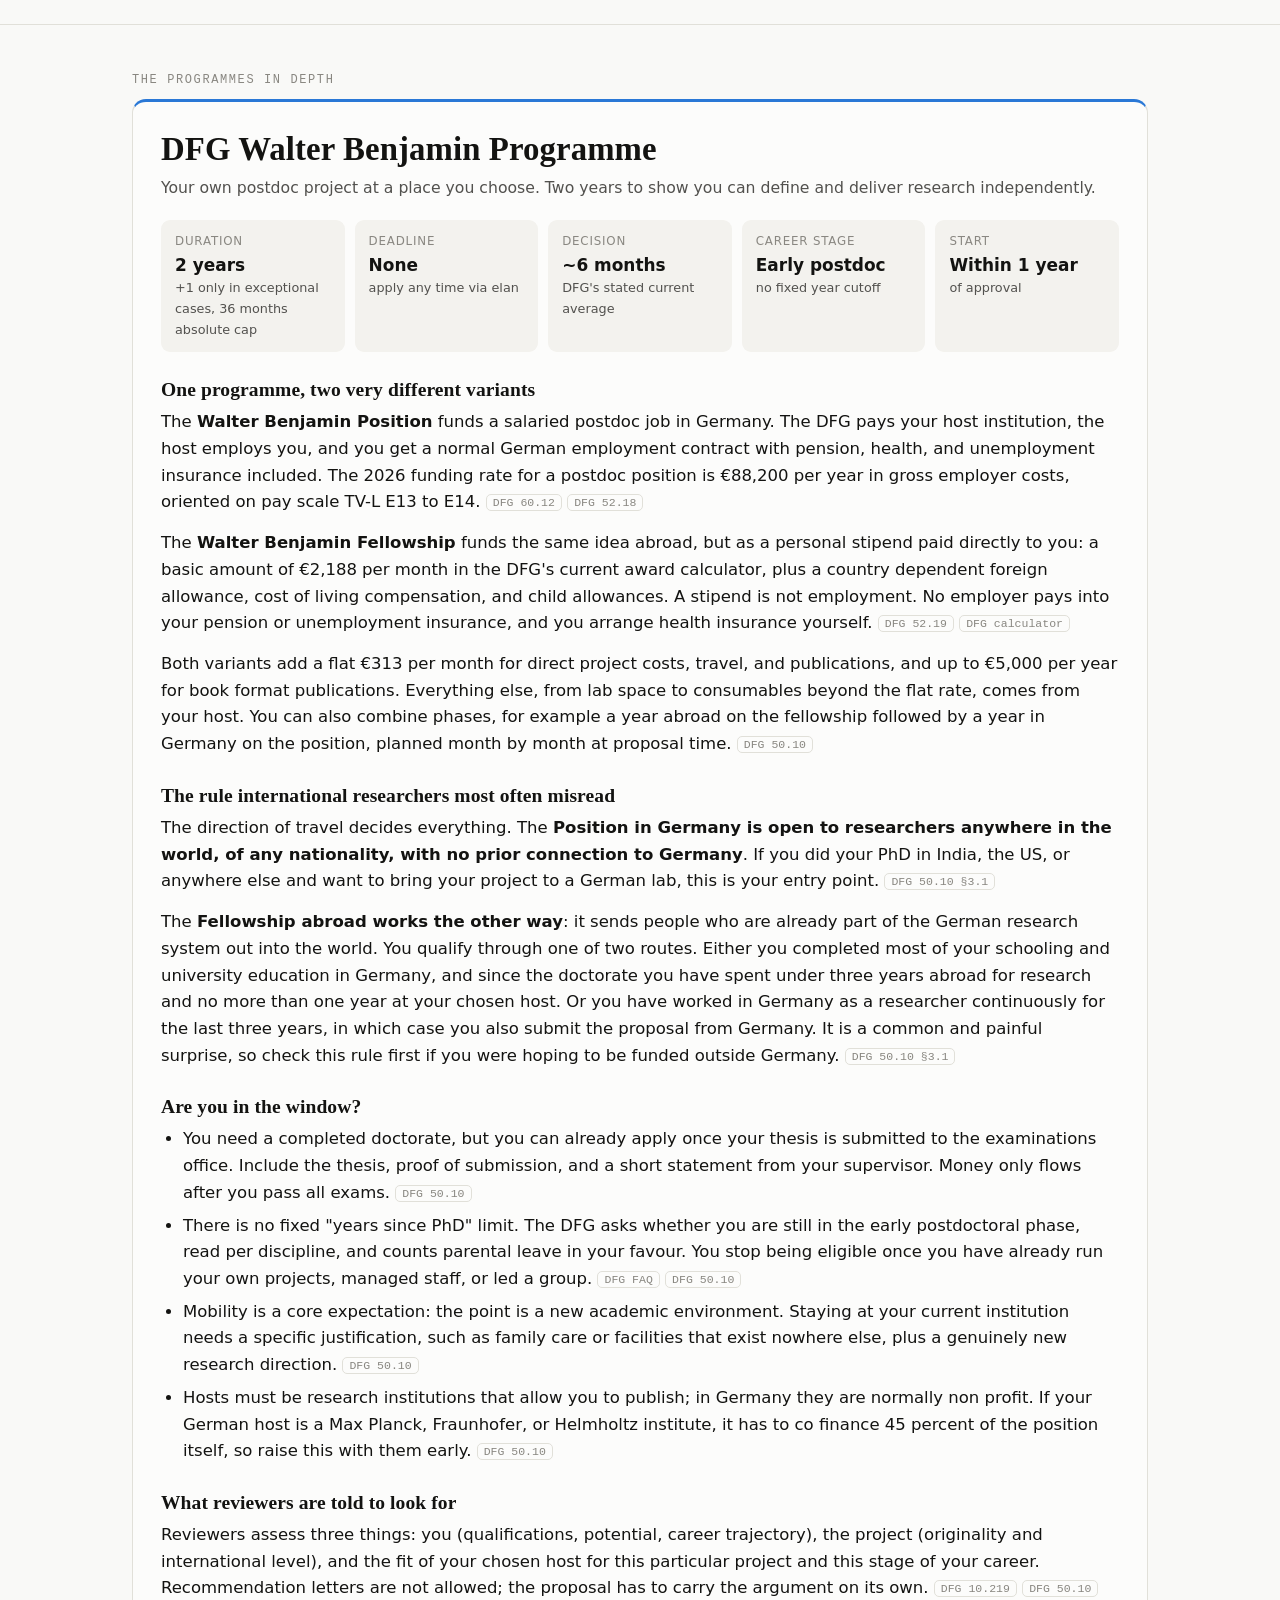
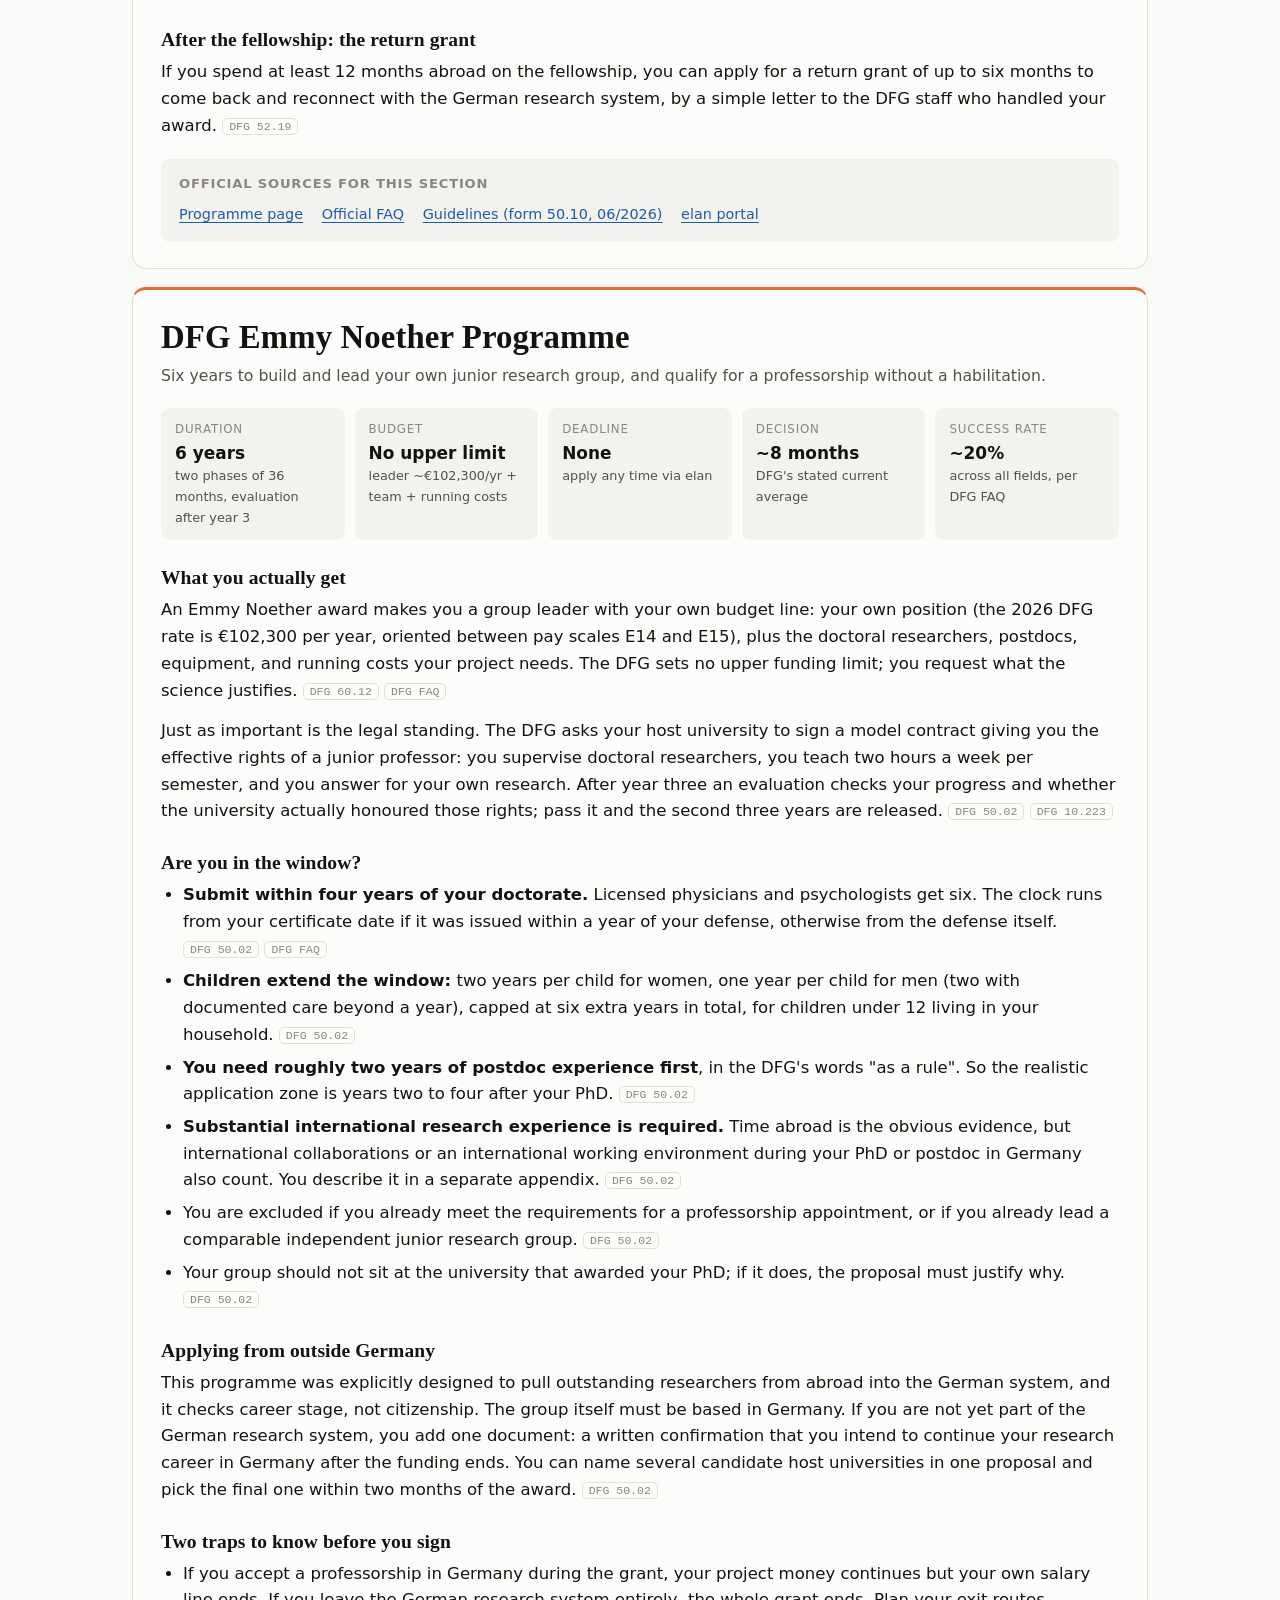
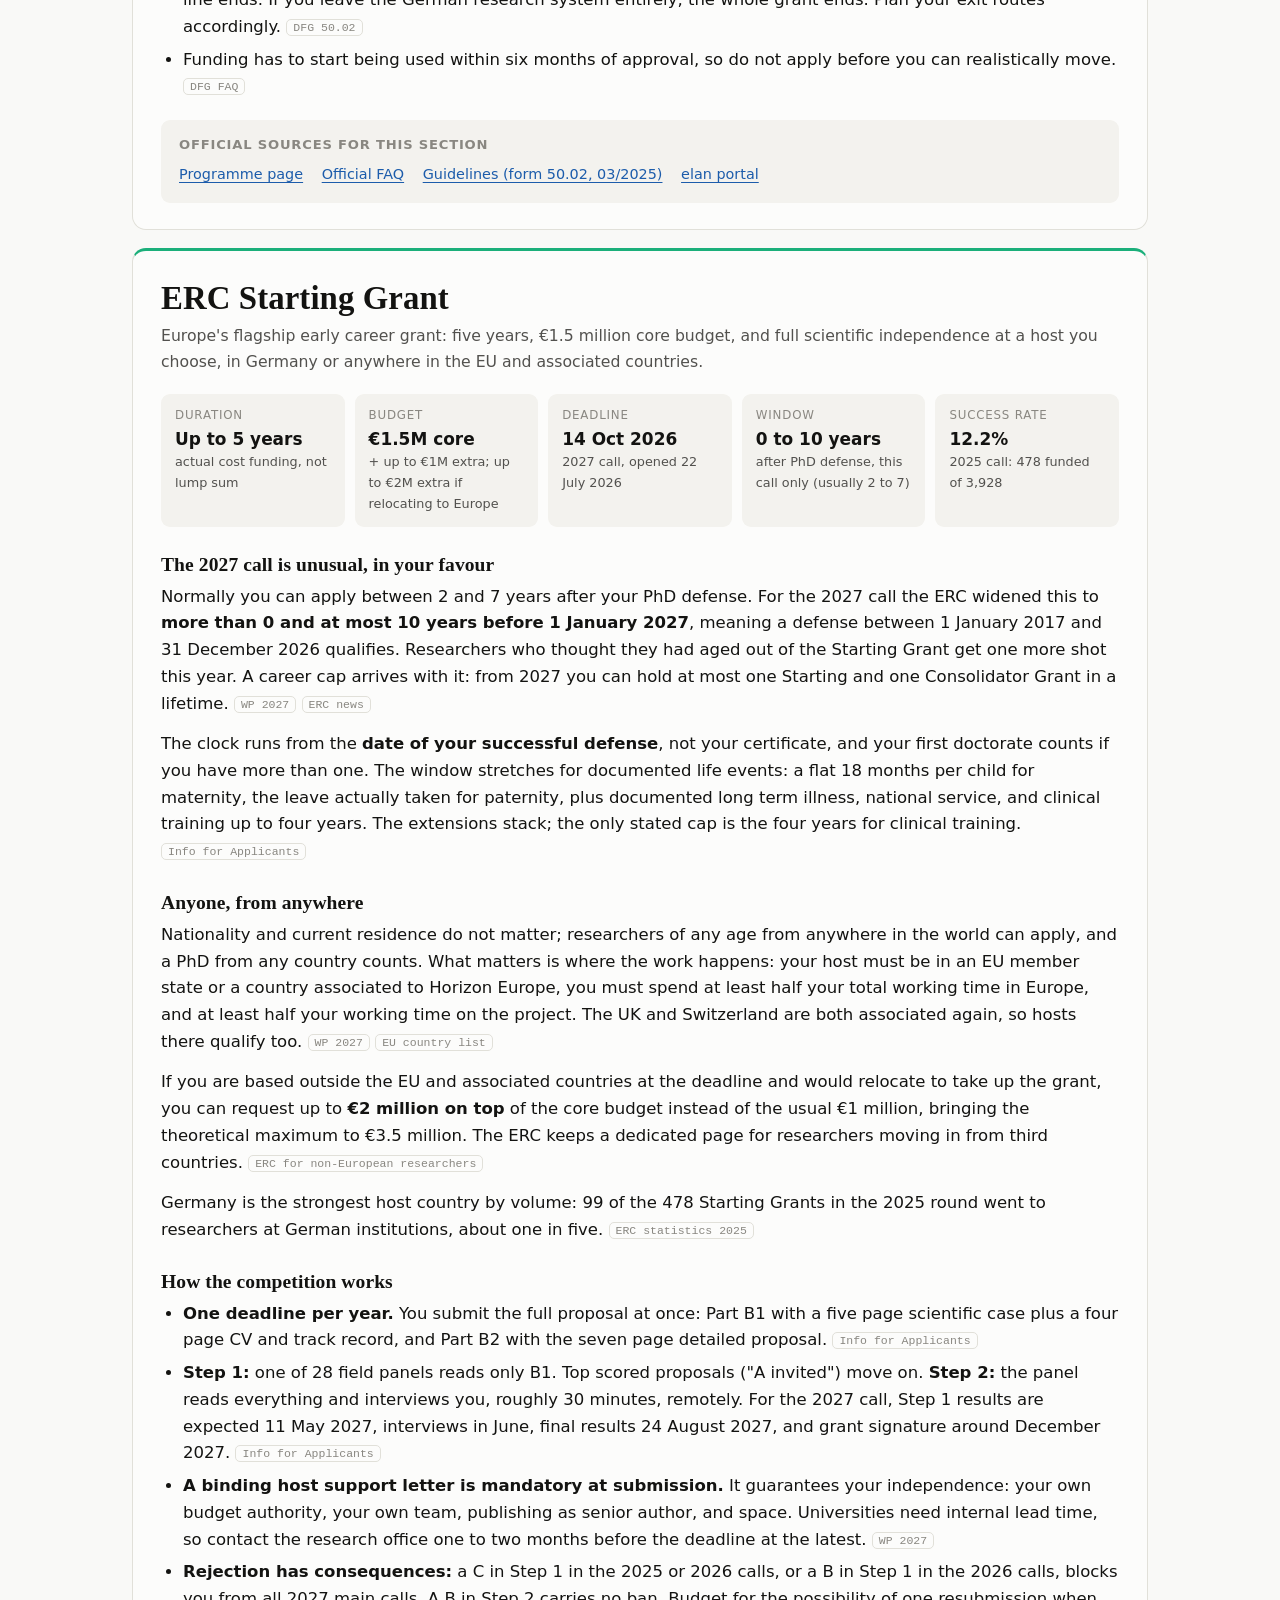
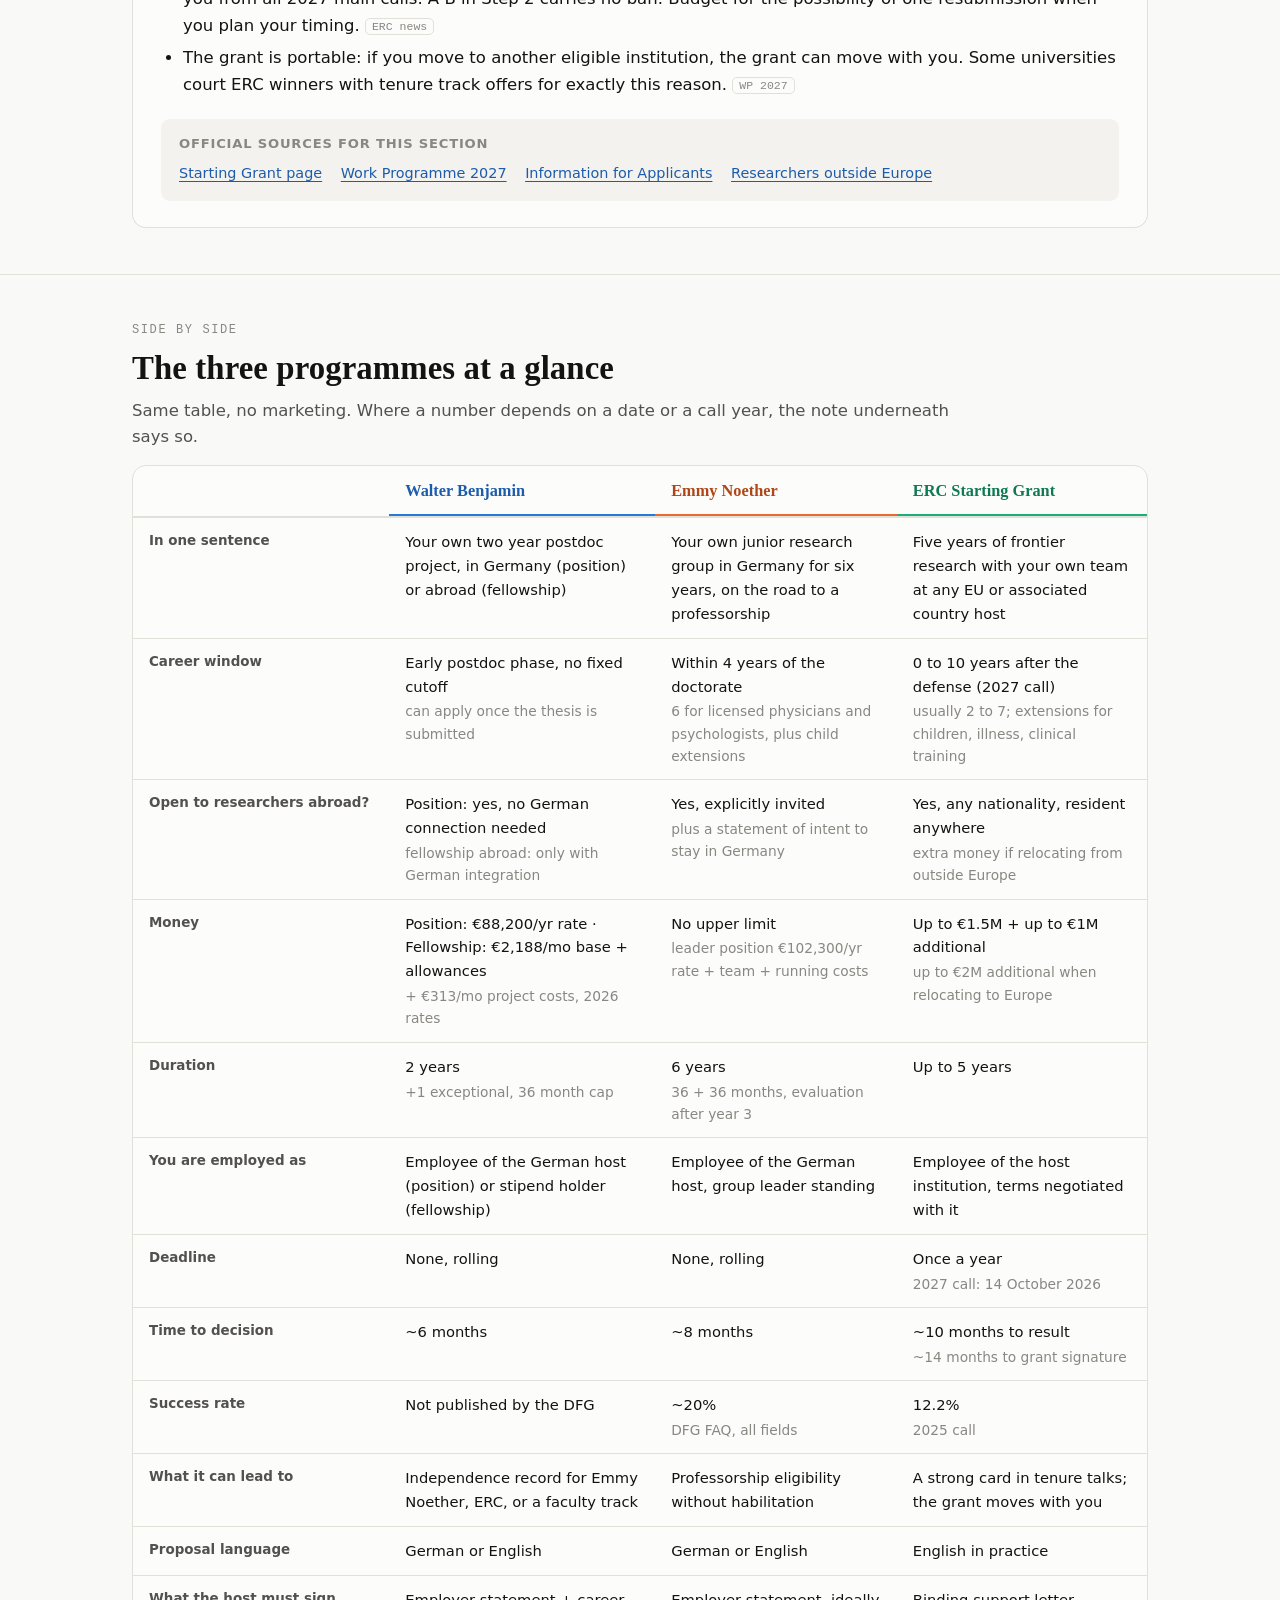
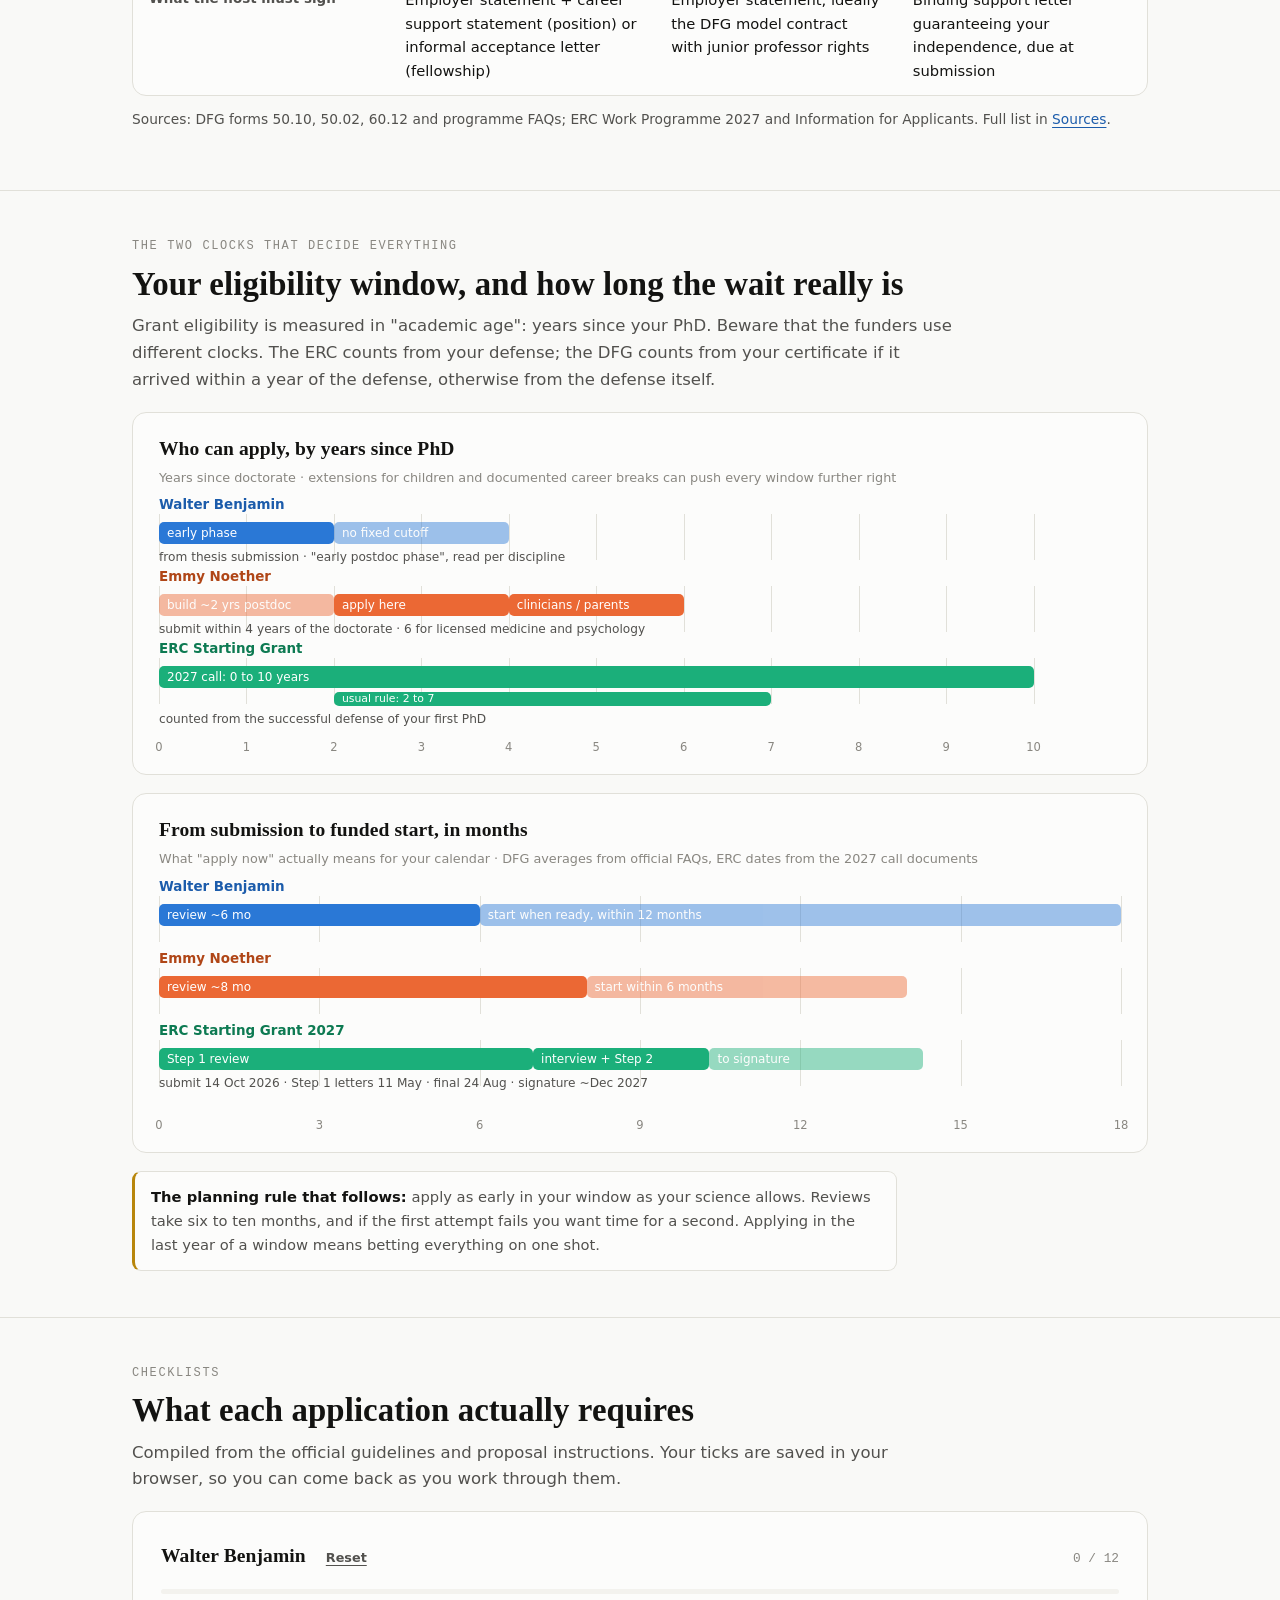
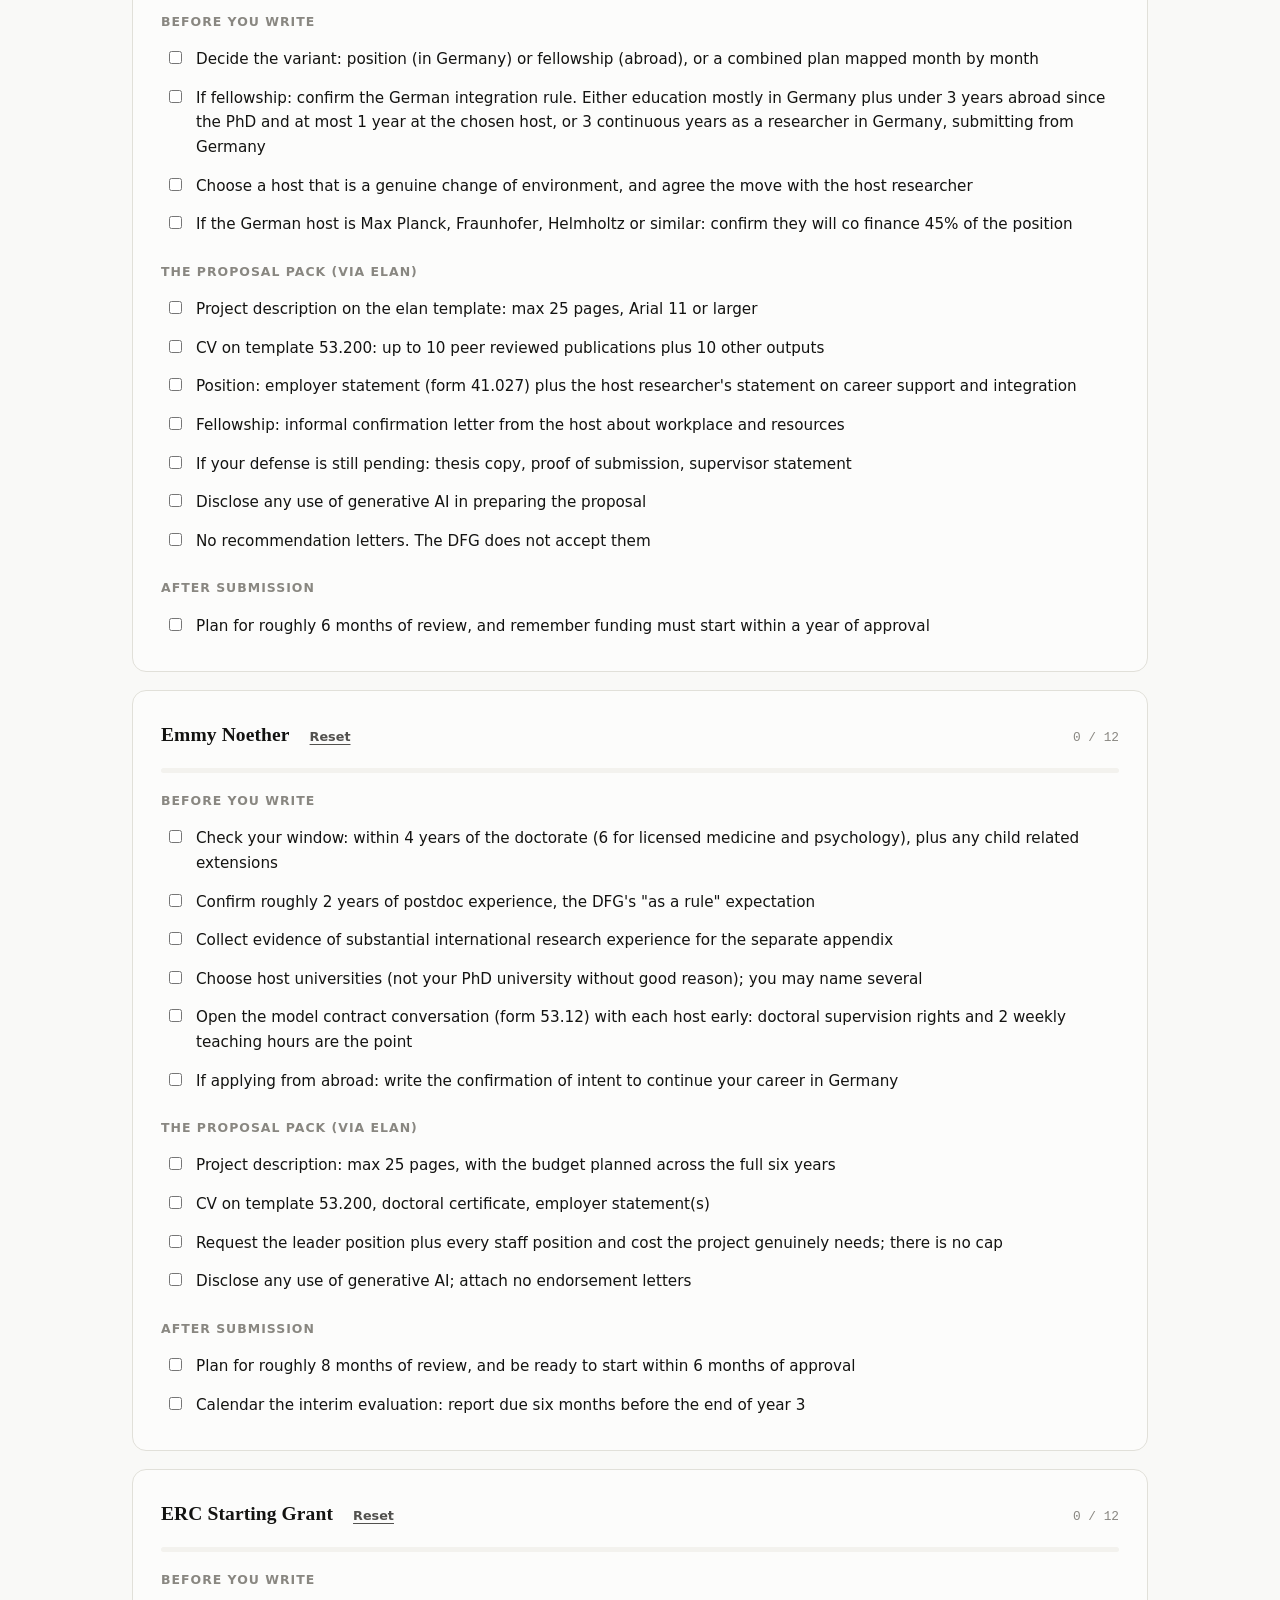
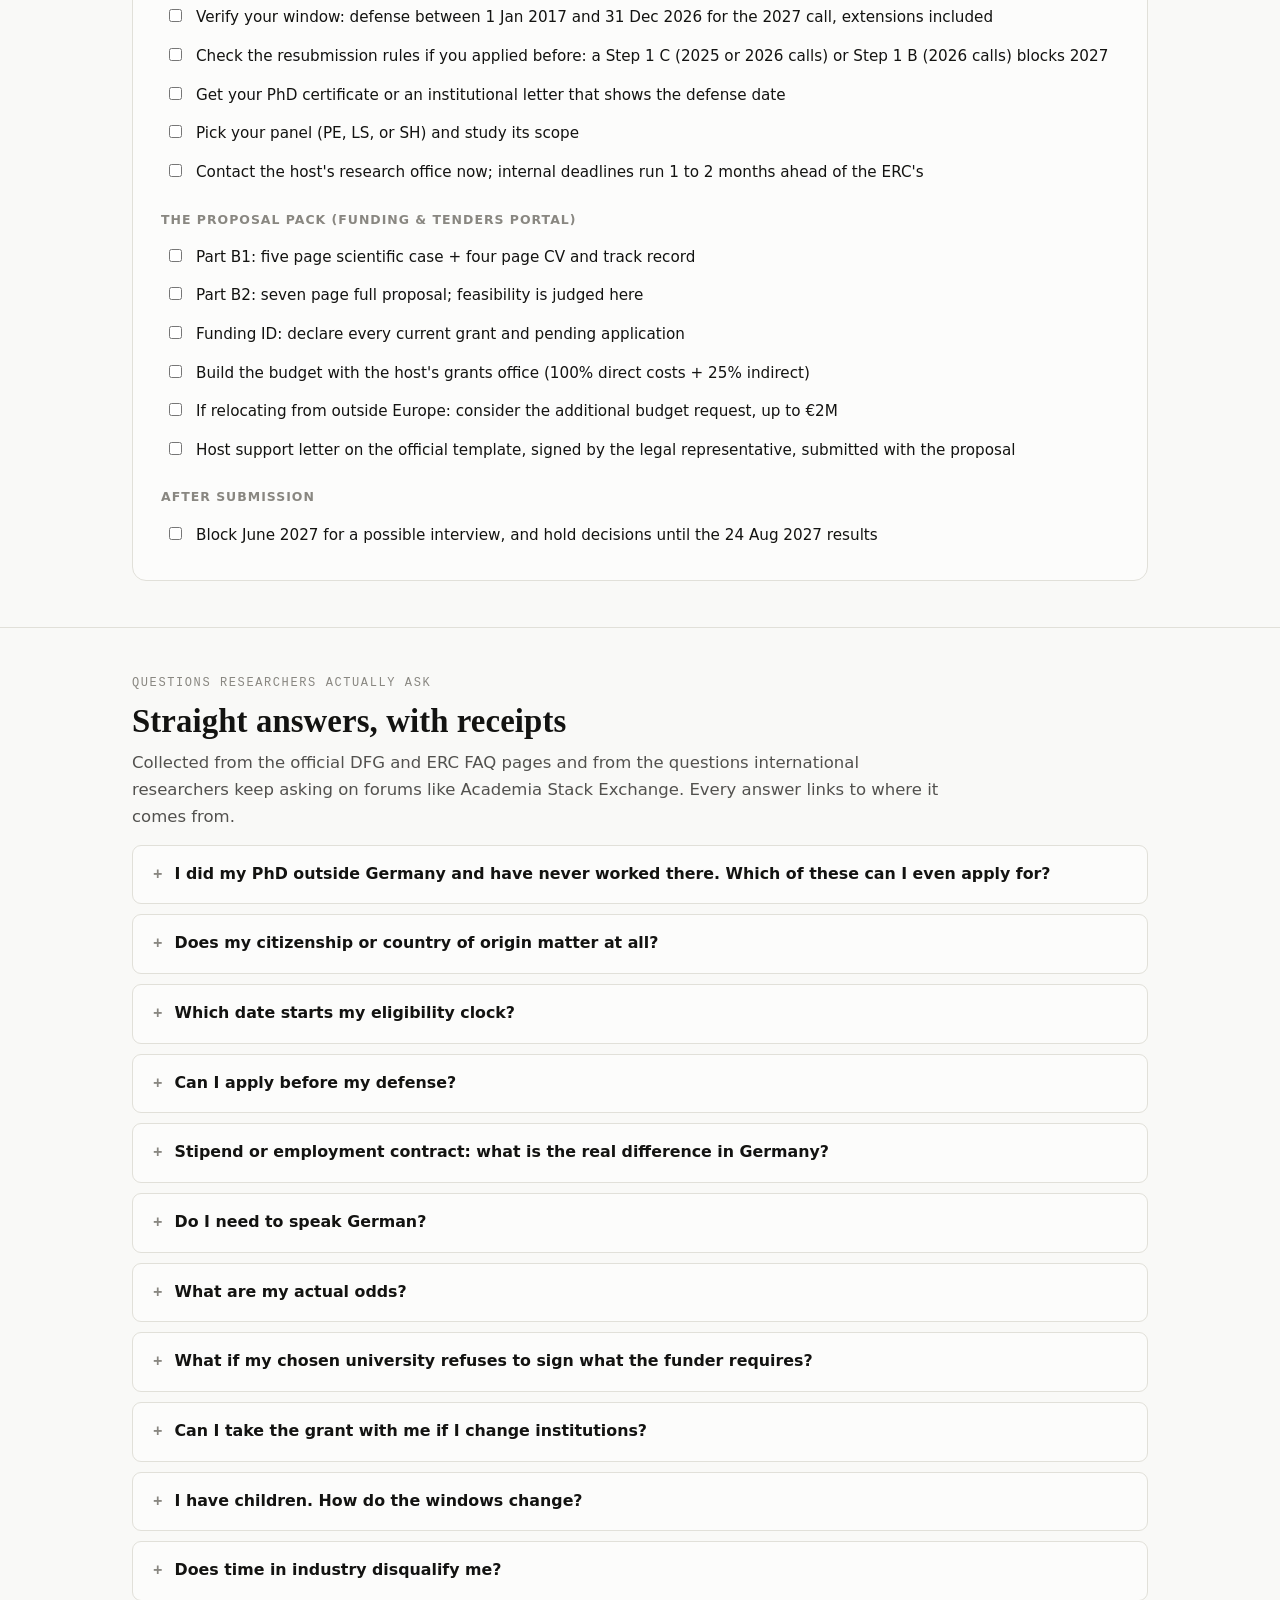
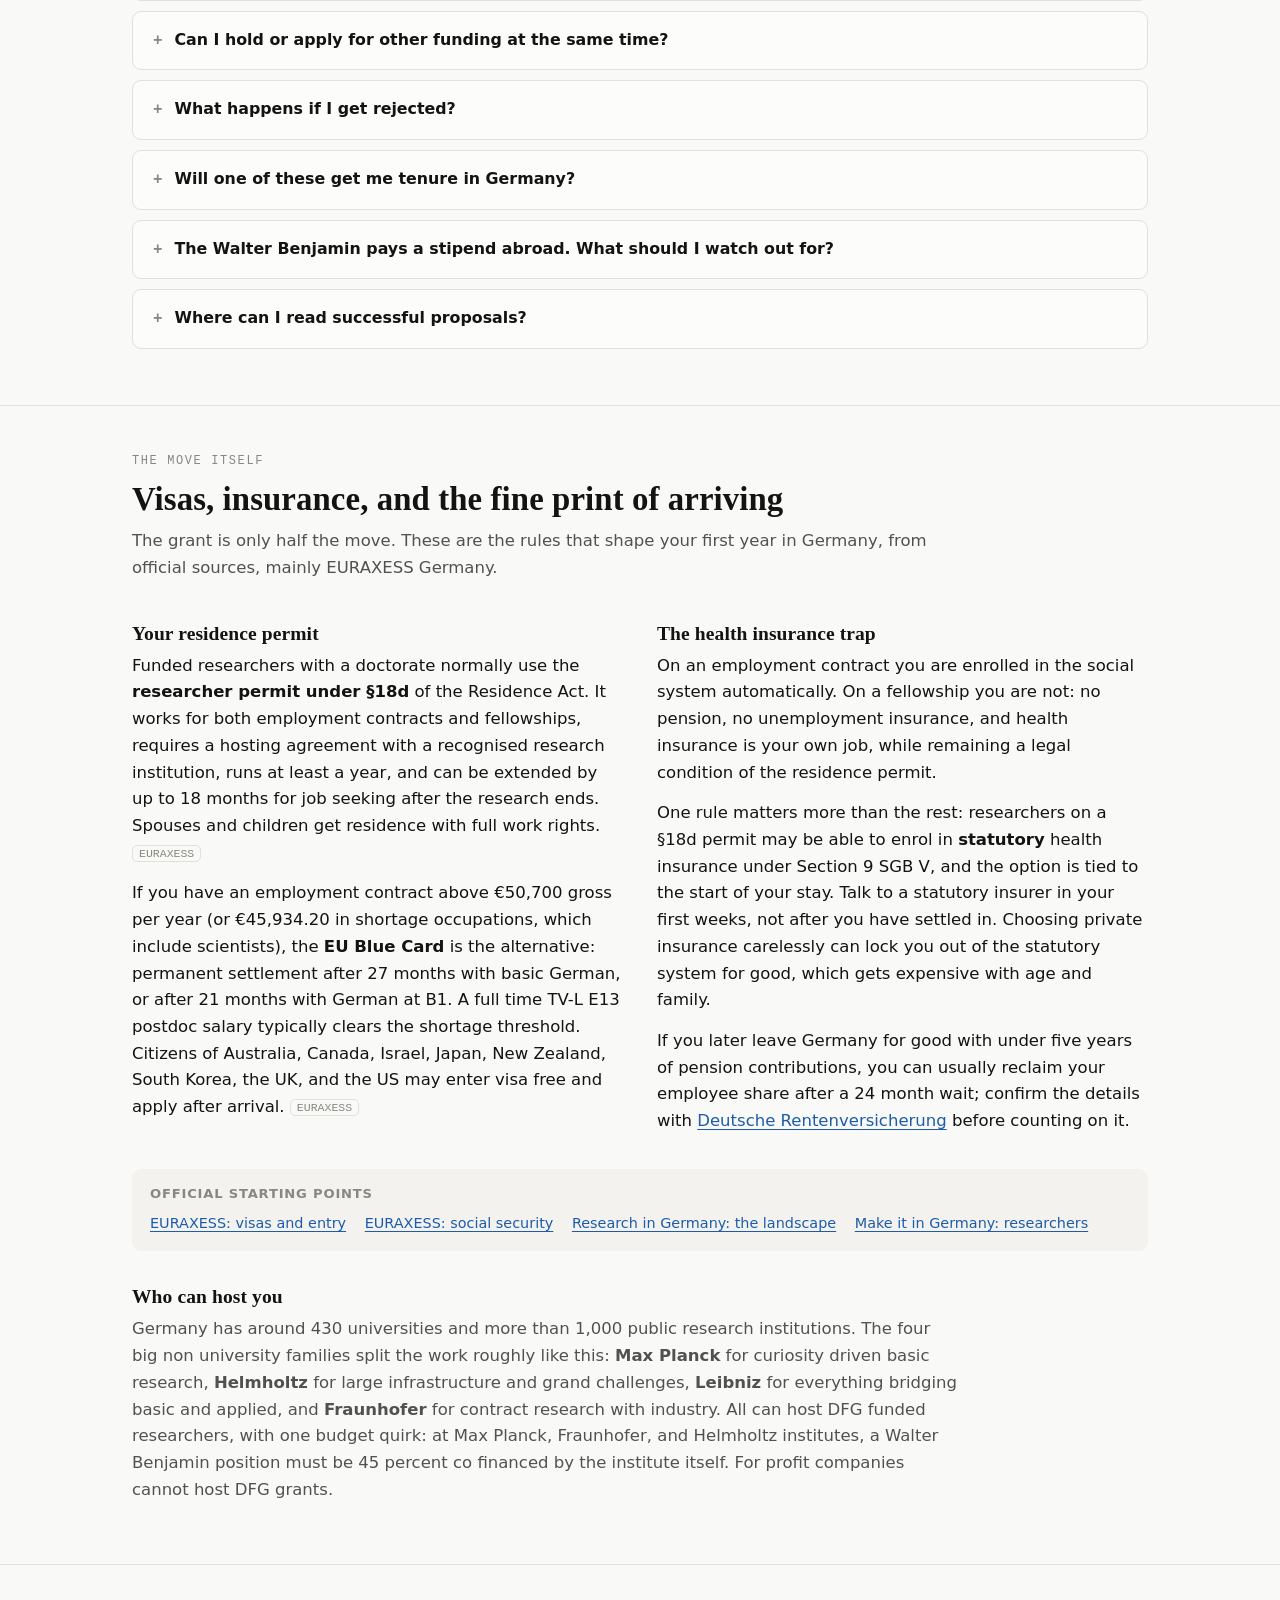
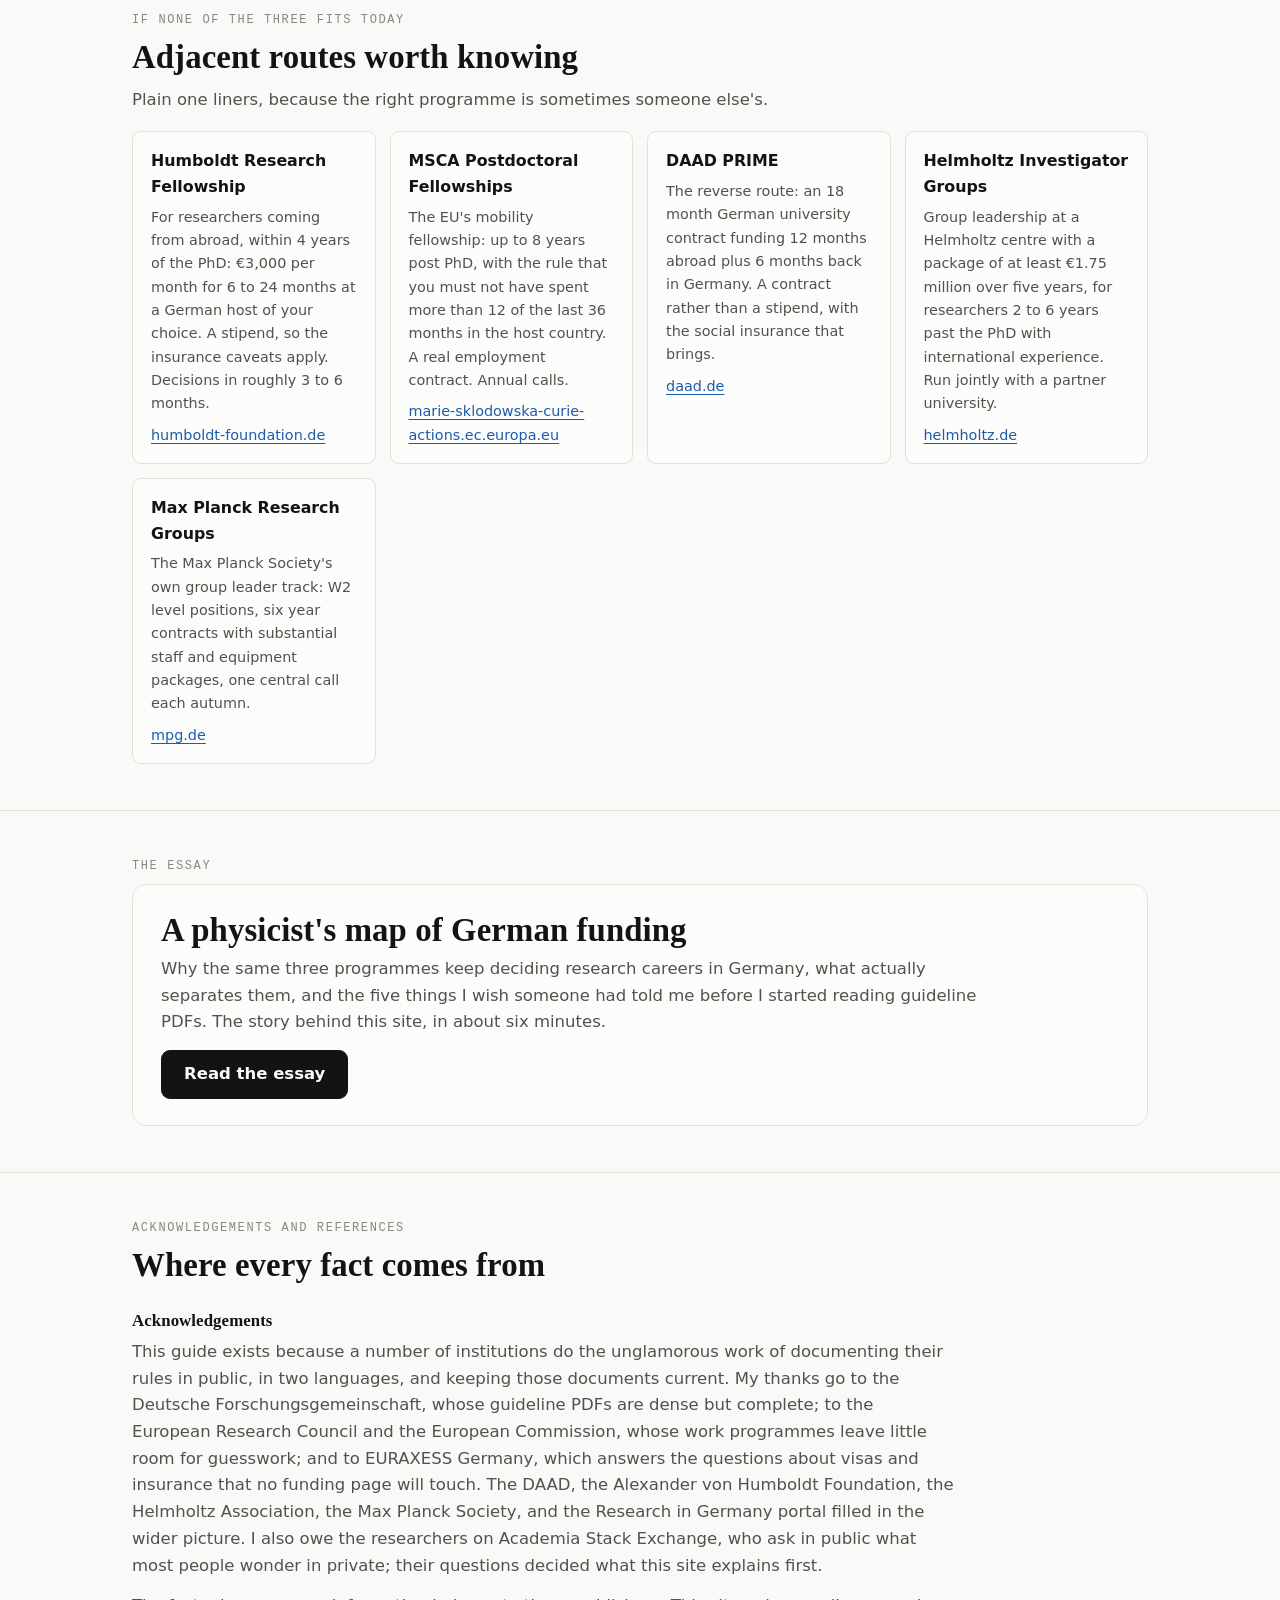
==== commit d46cff53: "Round-2 verification fixes, legal and privacy page, acknowledgements Second independent fact-check (" ====
--- a/index.html
+++ b/index.html
@@ -30,14 +30,14 @@
 </header>
 
 <div class="ribbon" role="note">
-  <div class="wrap"><strong>Open now:</strong> ERC Starting Grant 2027 · this year only, the window is 0 to 10 years after the PhD · deadline 14 October 2026 (<span id="ercCountdown"></span>) · <a href="#erc">what changed</a></div>
+  <div class="wrap"><strong>Open now:</strong> ERC Starting Grant 2027 · for this call, the window is 0 to 10 years after the PhD · deadline 14 October 2026 (<span id="ercCountdown"></span>) · <a href="#erc">what changed</a></div>
 </div>
 
 <main id="top">
 
 <div class="wrap hero">
   <p class="kicker">A guide for international researchers · rules verified 9 August 2026</p>
-  <h1>Germany will fund your research.<br>Here is the map.</h1>
+  <h1>Map to fund your research in Germany</h1>
   <p class="lede">Three programmes decide most early research careers here: the DFG Walter Benjamin Programme, the DFG Emmy Noether Programme, and the ERC Starting Grant. This guide turns their guideline PDFs into plain answers, with every fact linked to its official source.</p>
   <div class="cta-row">
     <a class="btn primary big" href="#navigator">Check my eligibility · 2 minutes</a>
@@ -127,7 +127,7 @@
       </ul>
 
       <h3>What reviewers are told to look for</h3>
-      <p>Reviewers assess three things: you (qualifications, potential, career trajectory), the project (originality and international level), and the fit of your chosen host for this particular project and this stage of your career. Recommendation letters are not allowed; the proposal has to carry the argument on its own. <a class="src" href="https://www.dfg.de/resource/blob/167470/10-219-en.pdf" target="_blank" rel="noopener">DFG 10.219</a></p>
+      <p>Reviewers assess three things: you (qualifications, potential, career trajectory), the project (originality and international level), and the fit of your chosen host for this particular project and this stage of your career. Recommendation letters are not allowed; the proposal has to carry the argument on its own. <a class="src" href="https://www.dfg.de/resource/blob/167470/10-219-en.pdf" target="_blank" rel="noopener">DFG 10.219</a> <a class="src" href="https://www.dfg.de/resource/blob/168116/50-10-en.pdf" target="_blank" rel="noopener">DFG 50.10</a></p>
 
       <h3>After the fellowship: the return grant</h3>
       <p>If you spend at least 12 months abroad on the fellowship, you can apply for a return grant of up to six months to come back and reconnect with the German research system, by a simple letter to the DFG staff who handled your award. <a class="src" href="https://www.dfg.de/resource/blob/168202/52-19-en.pdf" target="_blank" rel="noopener">DFG 52.19</a></p>
@@ -199,10 +199,10 @@
 
       <h3>The 2027 call is unusual, in your favour</h3>
       <p>Normally you can apply between 2 and 7 years after your PhD defense. For the 2027 call the ERC widened this to <strong>more than 0 and at most 10 years before 1 January 2027</strong>, meaning a defense between 1 January 2017 and 31 December 2026 qualifies. Researchers who thought they had aged out of the Starting Grant get one more shot this year. A career cap arrives with it: from 2027 you can hold at most one Starting and one Consolidator Grant in a lifetime. <a class="src" href="https://ec.europa.eu/info/funding-tenders/opportunities/docs/2021-2027/horizon/wp-call/2027/wp_horizon-erc-2027_en.pdf" target="_blank" rel="noopener">WP 2027</a> <a class="src" href="https://erc.europa.eu/news-events/news/changes-2026-and-2027-work-programmes" target="_blank" rel="noopener">ERC news</a></p>
-      <p>The clock runs from the <strong>date of your successful defense</strong>, not your certificate, and your first doctorate counts if you have more than one. The window stretches for documented life events: a flat 18 months per child for maternity, the leave actually taken for paternity, plus documented long term illness, national service, and clinical training up to four years. The extensions add up with no overall cap. <a class="src" href="https://ec.europa.eu/info/funding-tenders/opportunities/docs/2021-2027/horizon/guidance/information-for-applicants_he-erc-stg-cog_en.pdf" target="_blank" rel="noopener">Info for Applicants</a></p>
+      <p>The clock runs from the <strong>date of your successful defense</strong>, not your certificate, and your first doctorate counts if you have more than one. The window stretches for documented life events: a flat 18 months per child for maternity, the leave actually taken for paternity, plus documented long term illness, national service, and clinical training up to four years. The extensions stack; the only stated cap is the four years for clinical training. <a class="src" href="https://ec.europa.eu/info/funding-tenders/opportunities/docs/2021-2027/horizon/guidance/information-for-applicants_he-erc-stg-cog_en.pdf" target="_blank" rel="noopener">Info for Applicants</a></p>
 
       <h3>Anyone, from anywhere</h3>
-      <p>Nationality and current residence do not matter; researchers of any age from anywhere in the world can apply, and a PhD from any country counts. What matters is where the work happens: your host must be in an EU member state or a country associated to Horizon Europe, you must spend at least half your total working time in Europe, and at least half your working time on the project. The UK and Switzerland are both fully associated again, so hosts there qualify too. <a class="src" href="https://ec.europa.eu/info/funding-tenders/opportunities/docs/2021-2027/horizon/wp-call/2027/wp_horizon-erc-2027_en.pdf" target="_blank" rel="noopener">WP 2027</a> <a class="src" href="https://ec.europa.eu/info/funding-tenders/opportunities/docs/2021-2027/common/guidance/list-3rd-country-participation_horizon-euratom_en.pdf" target="_blank" rel="noopener">EU country list</a></p>
+      <p>Nationality and current residence do not matter; researchers of any age from anywhere in the world can apply, and a PhD from any country counts. What matters is where the work happens: your host must be in an EU member state or a country associated to Horizon Europe, you must spend at least half your total working time in Europe, and at least half your working time on the project. The UK and Switzerland are both associated again, so hosts there qualify too. <a class="src" href="https://ec.europa.eu/info/funding-tenders/opportunities/docs/2021-2027/horizon/wp-call/2027/wp_horizon-erc-2027_en.pdf" target="_blank" rel="noopener">WP 2027</a> <a class="src" href="https://ec.europa.eu/info/funding-tenders/opportunities/docs/2021-2027/common/guidance/list-3rd-country-participation_horizon-euratom_en.pdf" target="_blank" rel="noopener">EU country list</a></p>
       <p>If you are based outside the EU and associated countries at the deadline and would relocate to take up the grant, you can request up to <strong>€2 million on top</strong> of the core budget instead of the usual €1 million, bringing the theoretical maximum to €3.5 million. The ERC keeps a dedicated page for researchers moving in from third countries. <a class="src" href="https://erc.europa.eu/apply-grant/non-european-researchers" target="_blank" rel="noopener">ERC for non-European researchers</a></p>
       <p>Germany is the strongest host country by volume: 99 of the 478 Starting Grants in the 2025 round went to researchers at German institutions, about one in five. <a class="src" href="https://erc.europa.eu/system/files/2025-09/erc-2025-stg-statistics.pdf" target="_blank" rel="noopener">ERC statistics 2025</a></p>
 
@@ -220,7 +220,7 @@
         <a href="https://erc.europa.eu/apply-grant/starting-grant" target="_blank" rel="noopener">Starting Grant page</a>
         <a href="https://ec.europa.eu/info/funding-tenders/opportunities/docs/2021-2027/horizon/wp-call/2027/wp_horizon-erc-2027_en.pdf" target="_blank" rel="noopener">Work Programme 2027</a>
         <a href="https://ec.europa.eu/info/funding-tenders/opportunities/docs/2021-2027/horizon/guidance/information-for-applicants_he-erc-stg-cog_en.pdf" target="_blank" rel="noopener">Information for Applicants</a>
-        <a href="https://erc.europa.eu/apply-grant/non-european-researchers" target="_blank" rel="noopener">Non-European researchers</a>
+        <a href="https://erc.europa.eu/apply-grant/non-european-researchers" target="_blank" rel="noopener">Researchers outside Europe</a>
       </div>
     </div>
 
@@ -303,7 +303,7 @@
             <th scope="row">What it can lead to</th>
             <td>Independence record for Emmy Noether, ERC, or a faculty track</td>
             <td>Professorship eligibility without habilitation</td>
-            <td>Strong tenure leverage; the grant moves with you</td>
+            <td>A strong card in tenure talks; the grant moves with you</td>
           </tr>
           <tr>
             <th scope="row">Proposal language</th>
@@ -423,7 +423,7 @@
       <label class="check-item"><input type="checkbox" data-list="wb" id="wb-c3"><span>Choose a host that is a genuine change of environment, and agree the move with the host researcher</span></label>
       <label class="check-item"><input type="checkbox" data-list="wb" id="wb-c4"><span>If the German host is Max Planck, Fraunhofer, Helmholtz or similar: confirm they will co finance 45% of the position</span></label>
       <p class="check-group-label">The proposal pack (via elan)</p>
-      <label class="check-item"><input type="checkbox" data-list="wb" id="wb-c5"><span>Project description on template 53.24: max 25 pages, Arial 11 or larger</span></label>
+      <label class="check-item"><input type="checkbox" data-list="wb" id="wb-c5"><span>Project description on the elan template: max 25 pages, Arial 11 or larger</span></label>
       <label class="check-item"><input type="checkbox" data-list="wb" id="wb-c6"><span>CV on template 53.200: up to 10 peer reviewed publications plus 10 other outputs</span></label>
       <label class="check-item"><input type="checkbox" data-list="wb" id="wb-c7"><span>Position: employer statement (form 41.027) plus the host researcher's statement on career support and integration</span></label>
       <label class="check-item"><input type="checkbox" data-list="wb" id="wb-c8"><span>Fellowship: informal confirmation letter from the host about workplace and resources</span></label>
@@ -447,7 +447,7 @@
       <p class="check-group-label">The proposal pack (via elan)</p>
       <label class="check-item"><input type="checkbox" data-list="en" id="en-c7"><span>Project description: max 25 pages, with the budget planned across the full six years</span></label>
       <label class="check-item"><input type="checkbox" data-list="en" id="en-c8"><span>CV on template 53.200, doctoral certificate, employer statement(s)</span></label>
-      <label class="check-item"><input type="checkbox" data-list="en" id="en-c9"><span>Request the leader position plus every staff position and cost the project honestly needs; there is no cap</span></label>
+      <label class="check-item"><input type="checkbox" data-list="en" id="en-c9"><span>Request the leader position plus every staff position and cost the project genuinely needs; there is no cap</span></label>
       <label class="check-item"><input type="checkbox" data-list="en" id="en-c10"><span>Disclose any use of generative AI; attach no endorsement letters</span></label>
       <p class="check-group-label">After submission</p>
       <label class="check-item"><input type="checkbox" data-list="en" id="en-c11"><span>Plan for roughly 8 months of review, and be ready to start within 6 months of approval</span></label>
@@ -481,13 +481,13 @@
 <section id="faq">
   <div class="wrap">
     <p class="sec-label">Questions researchers actually ask</p>
-    <h2>Honest answers, with receipts</h2>
+    <h2>Straight answers, with receipts</h2>
     <p class="sec-intro">Collected from the official DFG and ERC FAQ pages and from the questions international researchers keep asking on forums like Academia Stack Exchange. Every answer links to where it comes from.</p>
 
     <details class="faq">
       <summary>I did my PhD outside Germany and have never worked there. Which of these can I even apply for?</summary>
       <div class="a"><p>Three of the four doors are open. The Walter Benjamin <em>Position</em> (in Germany) has no nationality or prior Germany requirement. Emmy Noether explicitly invites applications from abroad; you just add a statement of intent to stay in Germany afterwards. The ERC never cared where you or your PhD come from. The one closed door is the Walter Benjamin <em>Fellowship</em> abroad, which requires existing integration into the German research system.</p>
-      <p><a href="https://www.dfg.de/en/research-funding/proposal-funding-process/faq/walter-benjamin" target="_blank" rel="noopener">DFG Walter Benjamin FAQ</a> · <a href="https://www.dfg.de/resource/blob/168076/50-02-en.pdf" target="_blank" rel="noopener">DFG form 50.02</a> · <a href="https://erc.europa.eu/apply-grant/non-european-researchers" target="_blank" rel="noopener">ERC non-European researchers</a></p></div>
+      <p><a href="https://www.dfg.de/en/research-funding/proposal-funding-process/faq/walter-benjamin" target="_blank" rel="noopener">DFG Walter Benjamin FAQ</a> · <a href="https://www.dfg.de/resource/blob/168076/50-02-en.pdf" target="_blank" rel="noopener">DFG form 50.02</a> · <a href="https://erc.europa.eu/apply-grant/non-european-researchers" target="_blank" rel="noopener">ERC: researchers outside Europe</a></p></div>
     </details>
 
     <details class="faq">
@@ -540,7 +540,7 @@
 
     <details class="faq">
       <summary>I have children. How do the windows change?</summary>
-      <div class="a"><p>Every programme extends, but by different amounts. ERC: a flat 18 months per child for the mother, and the documented leave actually taken for fathers, with no cap on the total. Emmy Noether: two years per child for women, one for men (two with documented care beyond a year), capped at six extra years. Walter Benjamin has no fixed window, and the DFG explicitly counts parental time in your favour when judging the "early phase". Illness, national service, and clinical training also extend the ERC window.</p>
+      <div class="a"><p>Every programme extends, but by different amounts. ERC: a flat 18 months per child for the mother, and the documented leave actually taken for fathers, and the extensions stack. Emmy Noether: two years per child for women, one for men (two with documented care beyond a year), capped at six extra years. Walter Benjamin has no fixed window, and the DFG explicitly counts parental time in your favour when judging the "early phase". Illness, national service, and clinical training also extend the ERC window.</p>
       <p><a href="https://ec.europa.eu/info/funding-tenders/opportunities/docs/2021-2027/horizon/wp-call/2027/wp_horizon-erc-2027_en.pdf" target="_blank" rel="noopener">ERC Work Programme 2027</a> · <a href="https://www.dfg.de/resource/blob/168076/50-02-en.pdf" target="_blank" rel="noopener">DFG form 50.02</a></p></div>
     </details>
 
@@ -564,7 +564,7 @@
 
     <details class="faq">
       <summary>Will one of these get me tenure in Germany?</summary>
-      <div class="a"><p>Not directly; the funders fund projects, and tenure in Germany means winning a professorship. But the pathways are real. Emmy Noether exists precisely to make you appointable to a professorship without habilitation, and the interim evaluation checks that your university treats you like a junior professor. An ERC grant is strong leverage, since several universities have standing policies of offering tenure track positions to grantees, who could otherwise carry the grant to a competitor.</p>
+      <div class="a"><p>Not directly; the funders fund projects, and tenure in Germany means winning a professorship. But the pathways are real. Emmy Noether exists precisely to make you appointable to a professorship without habilitation, and the interim evaluation checks that your university treats you like a junior professor. An ERC grant strengthens your hand, since several universities have standing policies of offering tenure track positions to grantees, who could otherwise carry the grant to a competitor.</p>
       <p><a href="https://www.dfg.de/resource/blob/168076/50-02-en.pdf" target="_blank" rel="noopener">DFG form 50.02</a> · <a href="https://academia.stackexchange.com/questions/220829/" target="_blank" rel="noopener">Academia SE discussion</a></p></div>
     </details>
 
@@ -595,12 +595,12 @@
       <div>
         <h3>Your residence permit</h3>
         <p>Funded researchers with a doctorate normally use the <strong>researcher permit under §18d</strong> of the Residence Act. It works for both employment contracts and fellowships, requires a hosting agreement with a recognised research institution, runs at least a year, and can be extended by up to 18 months for job seeking after the research ends. Spouses and children get residence with full work rights. <a class="src" href="https://www.euraxess.de/germany/information-assistance/entry-conditions-and-visas" target="_blank" rel="noopener">EURAXESS</a></p>
-        <p>If you have an employment contract above €50,700 gross per year (or €45,934 in shortage occupations, which include scientists), the <strong>EU Blue Card</strong> is the alternative: permanent settlement after 27 months with basic German (A1), or after 21 months with German at B1. A full time TV-L E13 postdoc salary typically clears the shortage threshold. Citizens of Australia, Canada, Israel, Japan, New Zealand, South Korea, the UK, and the US may enter visa free and apply after arrival. <a class="src" href="https://www.euraxess.de/germany/information-assistance/entry-conditions-and-visas" target="_blank" rel="noopener">EURAXESS</a></p>
+        <p>If you have an employment contract above €50,700 gross per year (or €45,934.20 in shortage occupations, which include scientists), the <strong>EU Blue Card</strong> is the alternative: permanent settlement after 27 months with basic German, or after 21 months with German at B1. A full time TV-L E13 postdoc salary typically clears the shortage threshold. Citizens of Australia, Canada, Israel, Japan, New Zealand, South Korea, the UK, and the US may enter visa free and apply after arrival. <a class="src" href="https://www.euraxess.de/germany/information-assistance/entry-conditions-and-visas" target="_blank" rel="noopener">EURAXESS</a></p>
       </div>
       <div>
         <h3>The health insurance trap</h3>
         <p>On an employment contract you are enrolled in the social system automatically. On a fellowship you are not: no pension, no unemployment insurance, and health insurance is your own job, while remaining a legal condition of the residence permit.</p>
-        <p>One rule matters more than the rest: researchers arriving on a §18d permit since March 2024 can apply to join <strong>statutory</strong> health insurance within three months of arrival. Take that window seriously. Choosing private insurance carelessly can lock you out of the statutory system for good, which gets expensive with age and family.</p>
+        <p>One rule matters more than the rest: researchers on a §18d permit may be able to enrol in <strong>statutory</strong> health insurance under Section 9 SGB V, and the option is tied to the start of your stay. Talk to a statutory insurer in your first weeks, not after you have settled in. Choosing private insurance carelessly can lock you out of the statutory system for good, which gets expensive with age and family.</p>
         <p>If you later leave Germany for good with under five years of pension contributions, you can usually reclaim your employee share after a 24 month wait; confirm the details with <a href="https://www.deutsche-rentenversicherung.de/DRV/EN/Home/home_node.html" target="_blank" rel="noopener">Deutsche Rentenversicherung</a> before counting on it.</p>
       </div>
     </div>
@@ -625,7 +625,7 @@
   <div class="wrap">
     <p class="sec-label">If none of the three fits today</p>
     <h2>Adjacent routes worth knowing</h2>
-    <p class="sec-intro">Honest one liners, because the right programme is sometimes someone else's.</p>
+    <p class="sec-intro">Plain one liners, because the right programme is sometimes someone else's.</p>
     <div class="alt-grid">
       <div class="alt">
         <h4>Humboldt Research Fellowship</h4>
@@ -672,56 +672,45 @@
 
 <hr class="rule">
 
-<!-- ============ SOURCES ============ -->
+<!-- ============ ACKNOWLEDGEMENTS & REFERENCES ============ -->
 <section id="sources" class="sources">
   <div class="wrap">
-    <p class="sec-label">Sources and acknowledgements</p>
+    <p class="sec-label">Acknowledgements and references</p>
     <h2>Where every fact comes from</h2>
-    <p class="sec-intro">All programme information on this site was compiled from the official public sources below, accessed on 9 August 2026. The facts belong to their publishers; this site only organizes them. Rules change, and the official pages always win over anything written here. If you spot an error, please <a href="https://github.com/JeelSwami/german-funding-navigator/issues" target="_blank" rel="noopener">open an issue</a>.</p>
-
-    <h3>Deutsche Forschungsgemeinschaft (DFG)</h3>
+
+    <h3>Acknowledgements</h3>
+    <p class="sec-intro">This guide exists because a number of institutions do the unglamorous work of documenting their rules in public, in two languages, and keeping those documents current. My thanks go to the Deutsche Forschungsgemeinschaft, whose guideline PDFs are dense but complete; to the European Research Council and the European Commission, whose work programmes leave little room for guesswork; and to EURAXESS Germany, which answers the questions about visas and insurance that no funding page will touch. The DAAD, the Alexander von Humboldt Foundation, the Helmholtz Association, the Max Planck Society, and the Research in Germany portal filled in the wider picture. I also owe the researchers on Academia Stack Exchange, who ask in public what most people wonder in private; their questions decided what this site explains first.</p>
+    <p class="sec-intro">The factual programme information belongs to these publishers. This site only compiles, organizes, and explains it, and the compilation and any mistakes in it are mine alone. Nothing here is legal advice or an official statement by any funder, and funding decisions rest entirely with the funding organizations.</p>
+    <p class="sec-intro"><strong>How this was checked:</strong> every claim was compiled from the references below on 9 August 2026, then re-verified against the same documents in separate verification passes before publication. Rules change, and the official pages always win over anything written here. If something has still slipped through, please <a href="https://github.com/JeelSwami/german-funding-navigator/issues" target="_blank" rel="noopener">open an issue</a> and I will fix it.</p>
+
+    <h3>References</h3>
+    <p class="fine">All references accessed 9 August 2026. DFG form numbers follow the DFG's own numbering; the German versions of DFG documents are legally authoritative.</p>
     <ol>
-      <li><a href="https://www.dfg.de/en/research-funding/funding-opportunities/programmes/individual/walter-benjamin" target="_blank" rel="noopener">Walter Benjamin Programme page</a> and <a href="https://www.dfg.de/en/research-funding/proposal-funding-process/faq/walter-benjamin" target="_blank" rel="noopener">official FAQ</a></li>
-      <li><a href="https://www.dfg.de/resource/blob/168116/50-10-en.pdf" target="_blank" rel="noopener">Form 50.10 (06/2026): Walter Benjamin programme guidelines</a>, <a href="https://www.dfg.de/resource/blob/168202/52-19-en.pdf" target="_blank" rel="noopener">form 52.19: fellowship module</a>, <a href="https://www.dfg.de/resource/blob/168198/52-18-en.pdf" target="_blank" rel="noopener">form 52.18: position module</a></li>
-      <li><a href="https://www.dfg.de/en/research-funding/funding-opportunities/programmes/individual/emmy-noether" target="_blank" rel="noopener">Emmy Noether Programme page</a> and <a href="https://www.dfg.de/en/research-funding/funding-opportunities/programmes/individual/emmy-noether/faq" target="_blank" rel="noopener">official FAQ</a></li>
-      <li><a href="https://www.dfg.de/resource/blob/168076/50-02-en.pdf" target="_blank" rel="noopener">Form 50.02 (03/2025): Emmy Noether programme guidelines</a>, <a href="https://www.dfg.de/resource/blob/167484/10-223-en.pdf" target="_blank" rel="noopener">form 10.223: interim evaluation</a>, <a href="https://www.dfg.de/resource/blob/167438/10-210-en.pdf" target="_blank" rel="noopener">form 10.210: review guidelines</a>, <a href="https://www.dfg.de/resource/blob/167470/10-219-en.pdf" target="_blank" rel="noopener">form 10.219: Walter Benjamin review guidelines</a></li>
-      <li><a href="https://www.dfg.de/resource/blob/368646/60-12-2026-en.pdf" target="_blank" rel="noopener">Form 60.12 (01/2026): personnel rates for 2026</a>, <a href="https://www.dfg.de/resource/blob/381594/dfg-2-00-de-v0126.pdf" target="_blank" rel="noopener">form 2.00 (01/2026): usage guidelines, §23 (German)</a>, <a href="https://www.dfg.de/en/research-funding/funding-opportunities/programmes/individual/research-fellowships/calculator" target="_blank" rel="noopener">fellowship award calculator</a></li>
-      <li><a href="https://www.dfg.de/en/research-funding/proposal-funding-process/eligibility" target="_blank" rel="noopener">DFG principles of institutional eligibility</a> and <a href="https://elan.dfg.de/" target="_blank" rel="noopener">elan submission portal</a></li>
-    </ol>
-
-    <h3>European Research Council and European Commission</h3>
-    <ol>
-      <li><a href="https://erc.europa.eu/apply-grant/starting-grant" target="_blank" rel="noopener">ERC Starting Grant page</a> and <a href="https://erc.europa.eu/apply-grant/non-european-researchers" target="_blank" rel="noopener">ERC page for non-European researchers</a></li>
-      <li><a href="https://ec.europa.eu/info/funding-tenders/opportunities/docs/2021-2027/horizon/wp-call/2027/wp_horizon-erc-2027_en.pdf" target="_blank" rel="noopener">ERC Work Programme 2027</a> and <a href="https://ec.europa.eu/info/funding-tenders/opportunities/docs/2021-2027/horizon/wp-call/2026/wp_horizon-erc-2026_en.pdf" target="_blank" rel="noopener">Work Programme 2026</a></li>
-      <li><a href="https://ec.europa.eu/info/funding-tenders/opportunities/docs/2021-2027/horizon/guidance/information-for-applicants_he-erc-stg-cog_en.pdf" target="_blank" rel="noopener">Information for Applicants, StG/CoG 2027</a></li>
-      <li><a href="https://ec.europa.eu/info/funding-tenders/opportunities/docs/2021-2027/common/guidance/list-3rd-country-participation_horizon-euratom_en.pdf" target="_blank" rel="noopener">List of countries participating in Horizon Europe (V4.0, July 2026)</a></li>
-      <li><a href="https://erc.europa.eu/system/files/2025-09/erc-2025-stg-statistics.pdf" target="_blank" rel="noopener">ERC Starting Grant 2025 statistics</a>, <a href="https://erc.europa.eu/news-events/news/starting-grants-2026-applications-facts-and-figures" target="_blank" rel="noopener">2026 application figures</a></li>
-      <li><a href="https://erc.europa.eu/news-events/news/changes-2026-and-2027-work-programmes" target="_blank" rel="noopener">Changes in the 2026 and 2027 Work Programmes</a> and <a href="https://erc.europa.eu/news-events/news/erc-scientific-council-readjusts-rules-reapplication" target="_blank" rel="noopener">reapplication rules adjustment (April 2026)</a></li>
-    </ol>
-
-    <h3>Moving and living in Germany</h3>
-    <ol>
-      <li><a href="https://www.euraxess.de/germany/information-assistance/entry-conditions-and-visas" target="_blank" rel="noopener">EURAXESS Germany: entry conditions and visas</a> and <a href="https://www.euraxess.de/germany/information-assistance/social-security-and-optional-insurances" target="_blank" rel="noopener">social security and insurance</a></li>
-      <li><a href="https://www.research-in-germany.org/research-landscape.html" target="_blank" rel="noopener">Research in Germany: the research landscape</a></li>
-      <li><a href="https://www.make-it-in-germany.com/en/visa-residence/types/researchers" target="_blank" rel="noopener">Make it in Germany: visas for researchers</a></li>
-    </ol>
-
-    <h3>Adjacent programmes</h3>
-    <ol>
-      <li><a href="https://www.humboldt-foundation.de/en/apply/sponsorship-programmes/humboldt-research-fellowship" target="_blank" rel="noopener">Alexander von Humboldt Foundation: Research Fellowship</a></li>
-      <li><a href="https://marie-sklodowska-curie-actions.ec.europa.eu/actions/postdoctoral-fellowships" target="_blank" rel="noopener">MSCA Postdoctoral Fellowships</a></li>
-      <li><a href="https://www.daad.de/en/studying-in-germany/scholarships/daad-funding-programmes/prime/" target="_blank" rel="noopener">DAAD PRIME</a></li>
-      <li><a href="https://www.helmholtz.de/en/career/careers-at-helmholtz/helmholtz-investigator-groups/" target="_blank" rel="noopener">Helmholtz Investigator Groups</a></li>
-      <li><a href="https://www.mpg.de/max-planck-research-groups" target="_blank" rel="noopener">Max Planck Research Groups</a></li>
-    </ol>
-
-    <h3>Community wisdom</h3>
-    <ol>
-      <li>Questions and answers on <a href="https://academia.stackexchange.com/" target="_blank" rel="noopener">Academia Stack Exchange</a>, individually linked where cited, informed the FAQ section and the choice of what to explain. Thanks to the researchers who asked publicly what everyone wonders privately.</li>
+      <li>Deutsche Forschungsgemeinschaft, Walter Benjamin Programme: <a href="https://www.dfg.de/en/research-funding/funding-opportunities/programmes/individual/walter-benjamin" target="_blank" rel="noopener">programme page</a> and <a href="https://www.dfg.de/en/research-funding/proposal-funding-process/faq/walter-benjamin" target="_blank" rel="noopener">official FAQ</a>.</li>
+      <li>Deutsche Forschungsgemeinschaft, form 50.10, Programme Guidelines and Proposal Preparation Instructions, Walter Benjamin Programme, version 06/2026: <a href="https://www.dfg.de/resource/blob/168116/50-10-en.pdf" target="_blank" rel="noopener">PDF</a>.</li>
+      <li>Deutsche Forschungsgemeinschaft, form 52.19, Walter Benjamin Fellowship module, version 03/2025 (<a href="https://www.dfg.de/resource/blob/168202/52-19-en.pdf" target="_blank" rel="noopener">PDF</a>), and form 52.18, Walter Benjamin Position module (<a href="https://www.dfg.de/resource/blob/168198/52-18-en.pdf" target="_blank" rel="noopener">PDF</a>).</li>
+      <li>Deutsche Forschungsgemeinschaft, Emmy Noether Programme: <a href="https://www.dfg.de/en/research-funding/funding-opportunities/programmes/individual/emmy-noether" target="_blank" rel="noopener">programme page</a> and <a href="https://www.dfg.de/en/research-funding/funding-opportunities/programmes/individual/emmy-noether/faq" target="_blank" rel="noopener">official FAQ</a>.</li>
+      <li>Deutsche Forschungsgemeinschaft, form 50.02, Guidelines, Emmy Noether Programme, version 03/2025: <a href="https://www.dfg.de/resource/blob/168076/50-02-en.pdf" target="_blank" rel="noopener">PDF</a>.</li>
+      <li>Deutsche Forschungsgemeinschaft, review and evaluation guidelines: form 10.223, interim reports in the Emmy Noether Programme (<a href="https://www.dfg.de/resource/blob/167484/10-223-en.pdf" target="_blank" rel="noopener">PDF</a>); form 10.210, reviews in the Emmy Noether Programme (<a href="https://www.dfg.de/resource/blob/167438/10-210-en.pdf" target="_blank" rel="noopener">PDF</a>); form 10.219, reviews in the Walter Benjamin Programme (<a href="https://www.dfg.de/resource/blob/167470/10-219-en.pdf" target="_blank" rel="noopener">PDF</a>).</li>
+      <li>Deutsche Forschungsgemeinschaft, form 60.12, Personnel Rates for 2026, version 01/2026: <a href="https://www.dfg.de/resource/blob/368646/60-12-2026-en.pdf" target="_blank" rel="noopener">PDF</a>.</li>
+      <li>Deutsche Forschungsgemeinschaft, form 2.00, Usage Guidelines, version 01/2026, section 23 on the Walter Benjamin Programme (German): <a href="https://www.dfg.de/resource/blob/381594/dfg-2-00-de-v0126.pdf" target="_blank" rel="noopener">PDF</a>.</li>
+      <li>Deutsche Forschungsgemeinschaft, <a href="https://www.dfg.de/en/research-funding/funding-opportunities/programmes/individual/research-fellowships/calculator" target="_blank" rel="noopener">fellowship award calculator</a>, <a href="https://www.dfg.de/en/research-funding/proposal-funding-process/eligibility" target="_blank" rel="noopener">principles of institutional eligibility</a>, and the <a href="https://elan.dfg.de/" target="_blank" rel="noopener">elan submission portal</a>.</li>
+      <li>European Commission, Horizon Europe Work Programme 2027, European Research Council (<a href="https://ec.europa.eu/info/funding-tenders/opportunities/docs/2021-2027/horizon/wp-call/2027/wp_horizon-erc-2027_en.pdf" target="_blank" rel="noopener">PDF</a>), and Work Programme 2026 (<a href="https://ec.europa.eu/info/funding-tenders/opportunities/docs/2021-2027/horizon/wp-call/2026/wp_horizon-erc-2026_en.pdf" target="_blank" rel="noopener">PDF</a>).</li>
+      <li>European Research Council, Information for Applicants, Starting and Consolidator Grants, 2027 calls: <a href="https://ec.europa.eu/info/funding-tenders/opportunities/docs/2021-2027/horizon/guidance/information-for-applicants_he-erc-stg-cog_en.pdf" target="_blank" rel="noopener">PDF</a>.</li>
+      <li>European Commission, List of Participating Countries in Horizon Europe, version of July 2026: <a href="https://ec.europa.eu/info/funding-tenders/opportunities/docs/2021-2027/common/guidance/list-3rd-country-participation_horizon-euratom_en.pdf" target="_blank" rel="noopener">PDF</a>.</li>
+      <li>European Research Council, Starting Grant 2025 statistics (<a href="https://erc.europa.eu/system/files/2025-09/erc-2025-stg-statistics.pdf" target="_blank" rel="noopener">PDF</a>) and <a href="https://erc.europa.eu/news-events/news/starting-grants-2026-applications-facts-and-figures" target="_blank" rel="noopener">Starting Grants 2026 application figures</a>.</li>
+      <li>European Research Council, news and policy notes: <a href="https://erc.europa.eu/news-events/news/changes-2026-and-2027-work-programmes" target="_blank" rel="noopener">changes in the 2026 and 2027 Work Programmes</a>; <a href="https://erc.europa.eu/news-events/news/erc-scientific-council-readjusts-rules-reapplication" target="_blank" rel="noopener">adjusted reapplication rules</a> (April 2026); <a href="https://erc.europa.eu/news-events/news/applying-erc-grant-2027-competitions-what-you-need-know" target="_blank" rel="noopener">applying in the 2027 competitions</a>.</li>
+      <li>European Research Council, <a href="https://erc.europa.eu/apply-grant/starting-grant" target="_blank" rel="noopener">Starting Grant page</a> and <a href="https://erc.europa.eu/apply-grant/non-european-researchers" target="_blank" rel="noopener">guidance for researchers outside Europe</a>.</li>
+      <li>EURAXESS Germany, <a href="https://www.euraxess.de/germany/information-assistance/entry-conditions-and-visas" target="_blank" rel="noopener">entry conditions and visas</a>, and <a href="https://www.euraxess.de/germany/information-assistance/social-security-and-optional-insurances" target="_blank" rel="noopener">social security and optional insurances</a>.</li>
+      <li>Research in Germany portal, <a href="https://www.research-in-germany.org/research-landscape.html" target="_blank" rel="noopener">overview of the German research system</a>, and Make it in Germany, <a href="https://www.make-it-in-germany.com/en/visa-residence/types/researchers" target="_blank" rel="noopener">visas for researchers</a>.</li>
+      <li>Alexander von Humboldt Foundation, <a href="https://www.humboldt-foundation.de/en/apply/sponsorship-programmes/humboldt-research-fellowship" target="_blank" rel="noopener">Humboldt Research Fellowship</a>.</li>
+      <li>European Commission, <a href="https://marie-sklodowska-curie-actions.ec.europa.eu/actions/postdoctoral-fellowships" target="_blank" rel="noopener">MSCA Postdoctoral Fellowships</a>.</li>
+      <li>DAAD, <a href="https://www.daad.de/en/studying-in-germany/scholarships/daad-funding-programmes/prime/" target="_blank" rel="noopener">PRIME programme</a>.</li>
+      <li>Helmholtz Association, <a href="https://www.helmholtz.de/en/career/careers-at-helmholtz/helmholtz-investigator-groups/" target="_blank" rel="noopener">Helmholtz Investigator Groups</a>.</li>
+      <li>Max Planck Society, <a href="https://www.mpg.de/max-planck-research-groups" target="_blank" rel="noopener">Max Planck Research Groups</a>.</li>
+      <li>The <a href="https://academia.stackexchange.com/" target="_blank" rel="noopener">Academia Stack Exchange</a> community, whose threads are linked individually where cited in the questions section.</li>
       <li><a href="https://www.ogrants.org/" target="_blank" rel="noopener">Open Grants</a>, a community collection of openly shared grant proposals.</li>
     </ol>
-
-    <p class="fine">Acknowledgement: this site exists because the DFG, the ERC, EURAXESS Germany, and the other publishers above maintain unusually thorough public documentation. The compilation, organization, and any mistakes are mine alone. Nothing here is legal advice or an official statement by any funder, and funding decisions rest entirely with the funding organizations.</p>
   </div>
 </section>
 
@@ -730,7 +719,7 @@
 <footer class="site-foot">
   <div class="wrap">
     <p><strong>German Funding Navigator</strong> · built and maintained by Jeel Swami · rules verified 9 August 2026</p>
-    <p>Free to use for study and educational purposes. Not for commercial use. Republishing the compiled content requires permission. The underlying programme information belongs to the DFG, the ERC and European Commission, and the other credited sources. <a href="https://github.com/JeelSwami/german-funding-navigator" target="_blank" rel="noopener">Source on GitHub</a> · <a href="https://github.com/JeelSwami/german-funding-navigator/blob/main/LICENSE.md" target="_blank" rel="noopener">License</a></p>
+    <p>Free to use for study and educational purposes. Not for commercial use. Republishing the compiled content requires permission. The underlying programme information belongs to the DFG, the ERC and European Commission, and the other credited sources. <a href="https://github.com/JeelSwami/german-funding-navigator" target="_blank" rel="noopener">Source on GitHub</a> · <a href="https://github.com/JeelSwami/german-funding-navigator/blob/main/LICENSE.md" target="_blank" rel="noopener">License</a> · <a href="legal.html">Contact, legal and privacy</a></p>
     <p>This is an independent project. It is not affiliated with, or endorsed by, the DFG, the ERC, the European Commission, or any other organization named here.</p>
   </div>
 </footer>
@@ -1006,7 +995,7 @@
       } else if (defense < earliest) {
         v.status = "closed";
         v.reasons.push("Your defense (" + defense.toLocaleDateString("en-GB", { month: "long", year: "numeric" }) + ") sits more than 10 years before 1 January 2027" + (extM ? ", even after your " + fmtMonths(extM) + " of documented extensions" : "") + ". The window for this call is closed.");
-        v.reasons.push("If you have documented interruptions the wizard does not know about (each child, long illness, national service), recount carefully; extensions have no overall cap.");
+        v.reasons.push("If you have documented interruptions the wizard does not know about (each child, long illness, national service), recount carefully; the extensions stack.");
       } else {
         v.status = deadlinePassed ? "cond" : "open";
         var baseEligible = defense >= new Date(2017, 0, 1);
